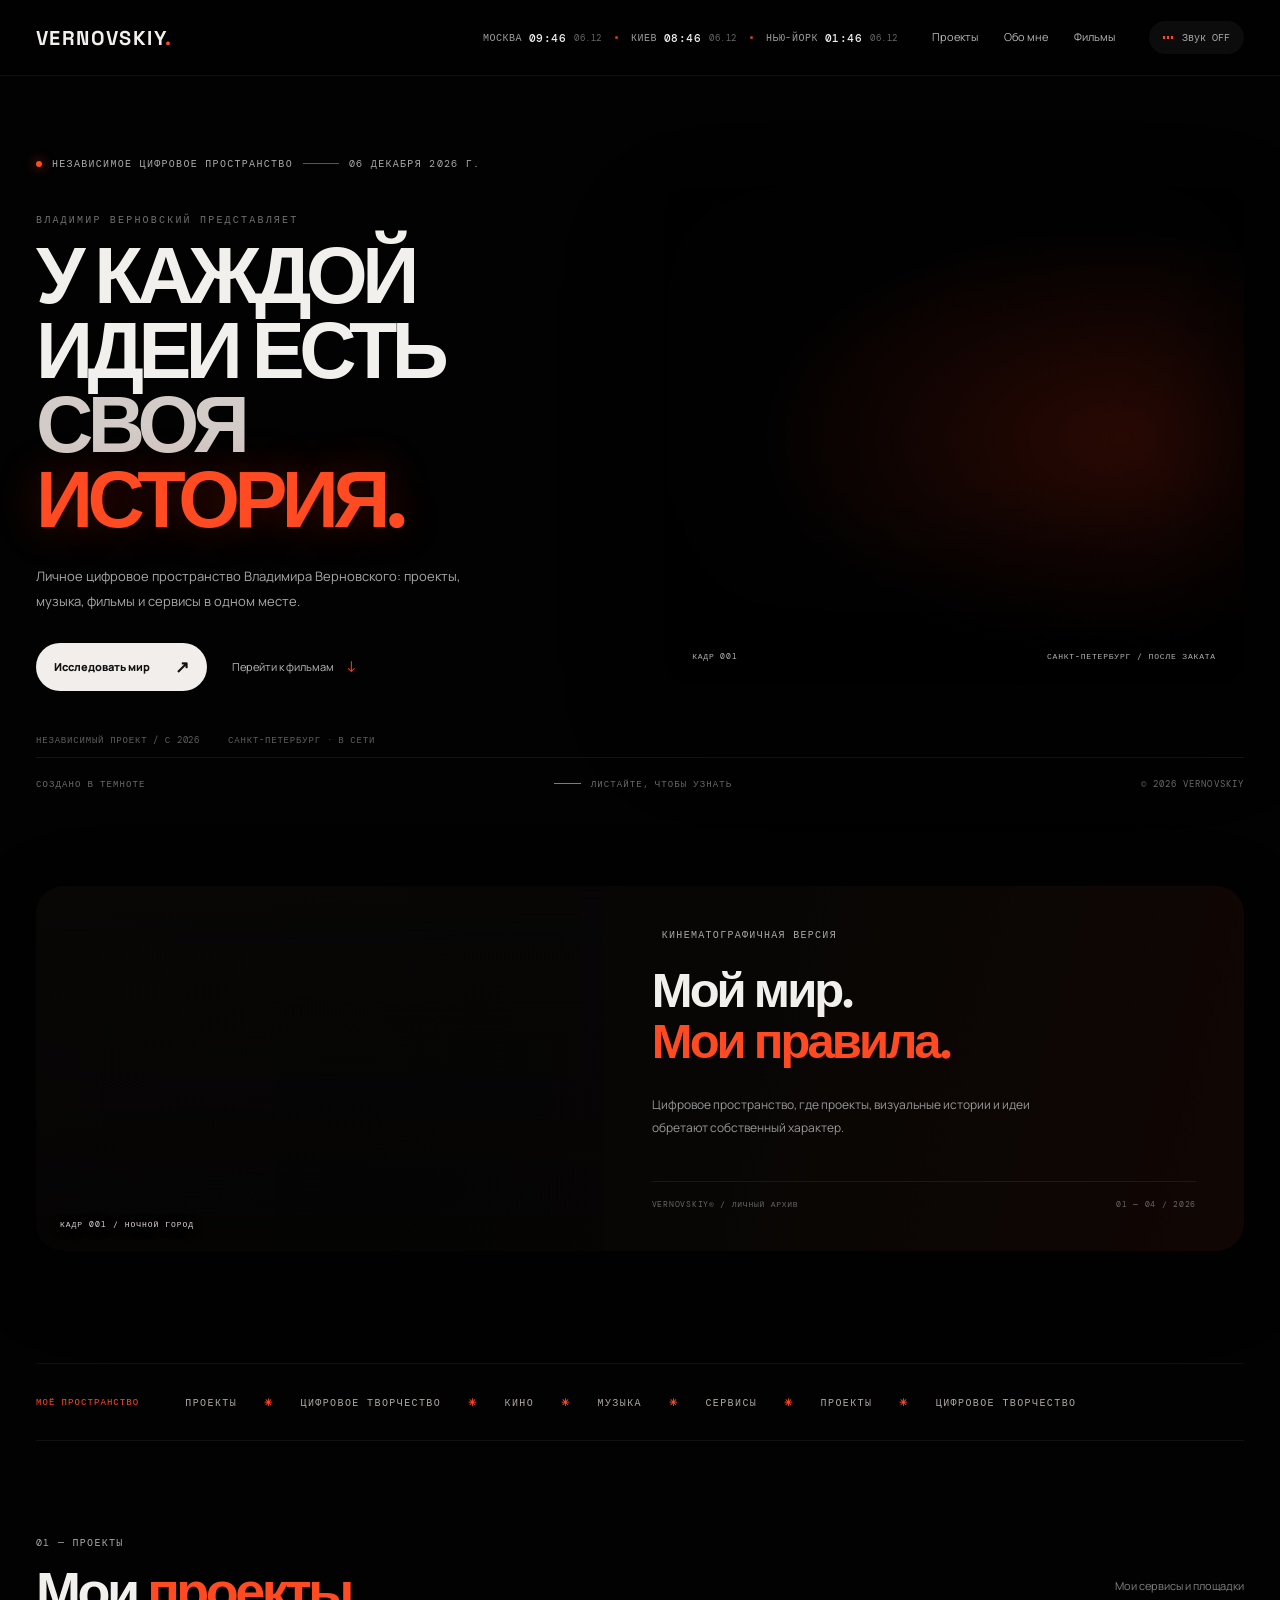
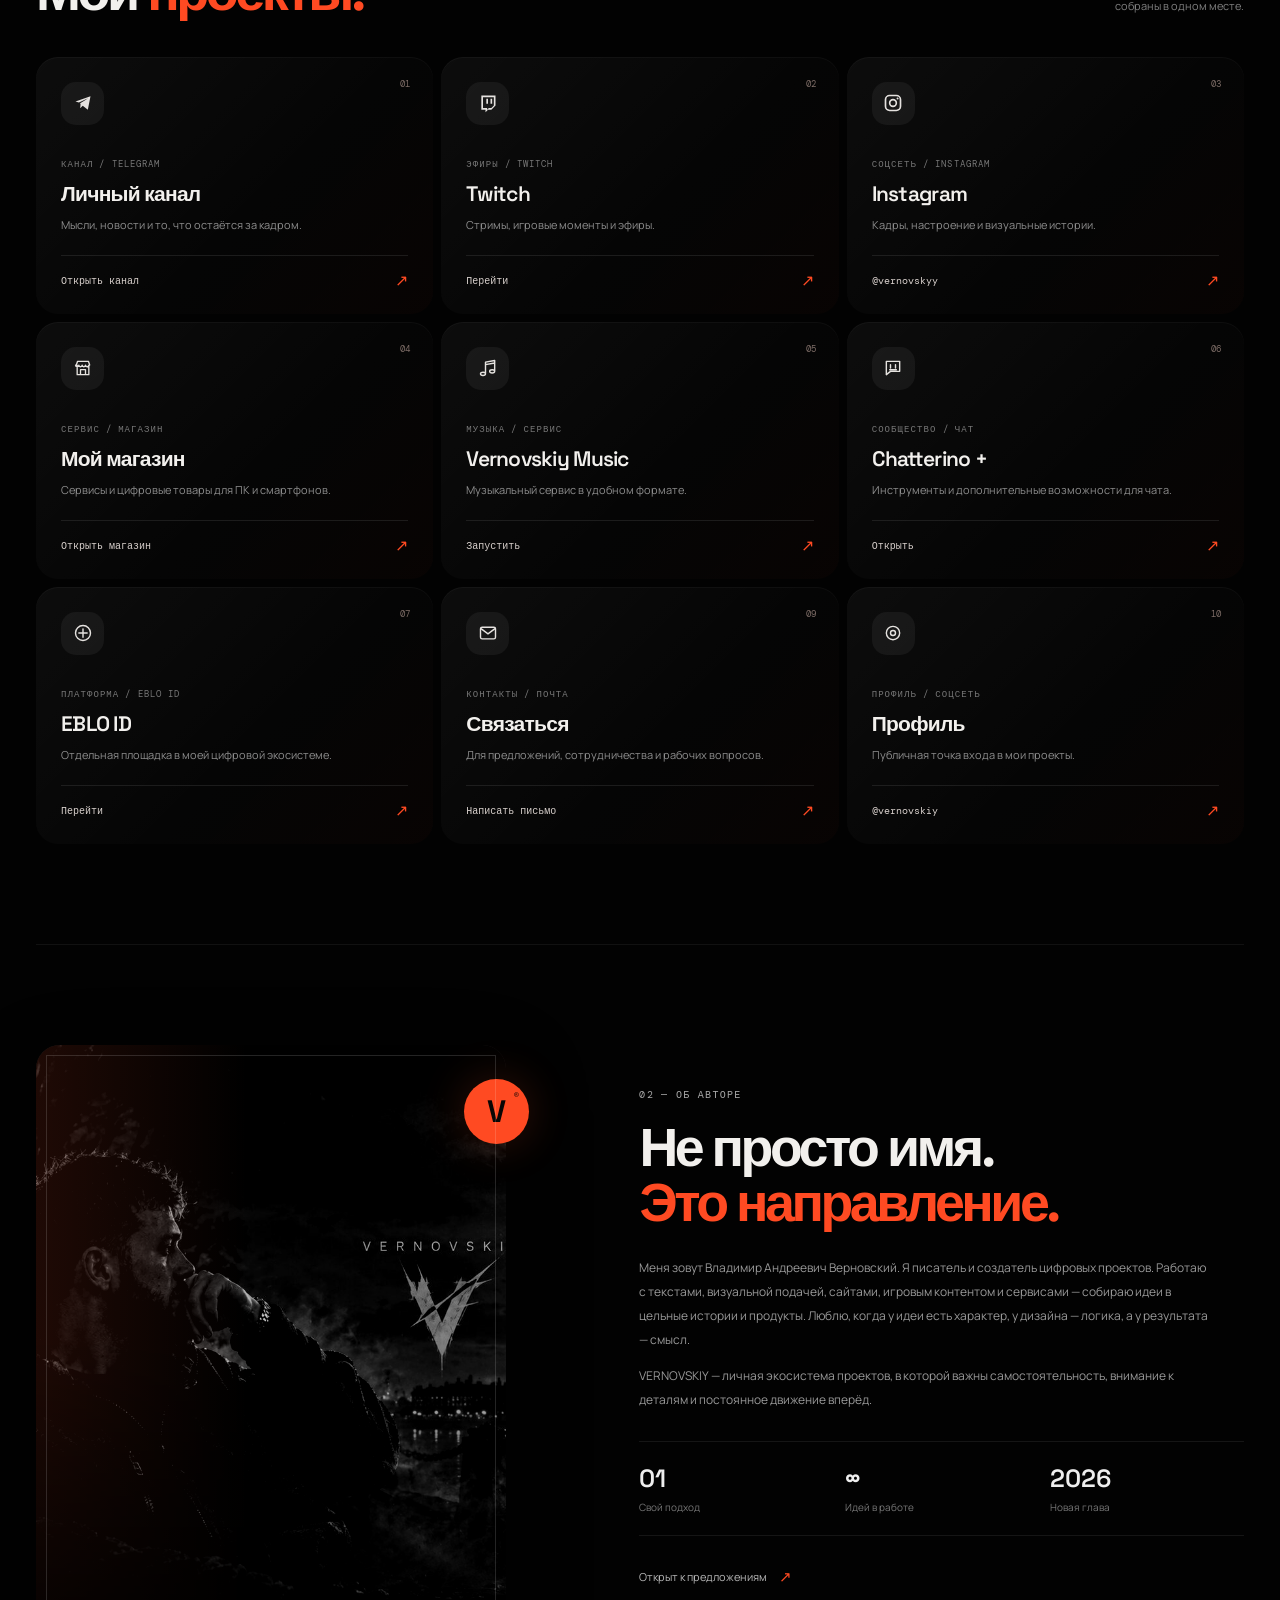
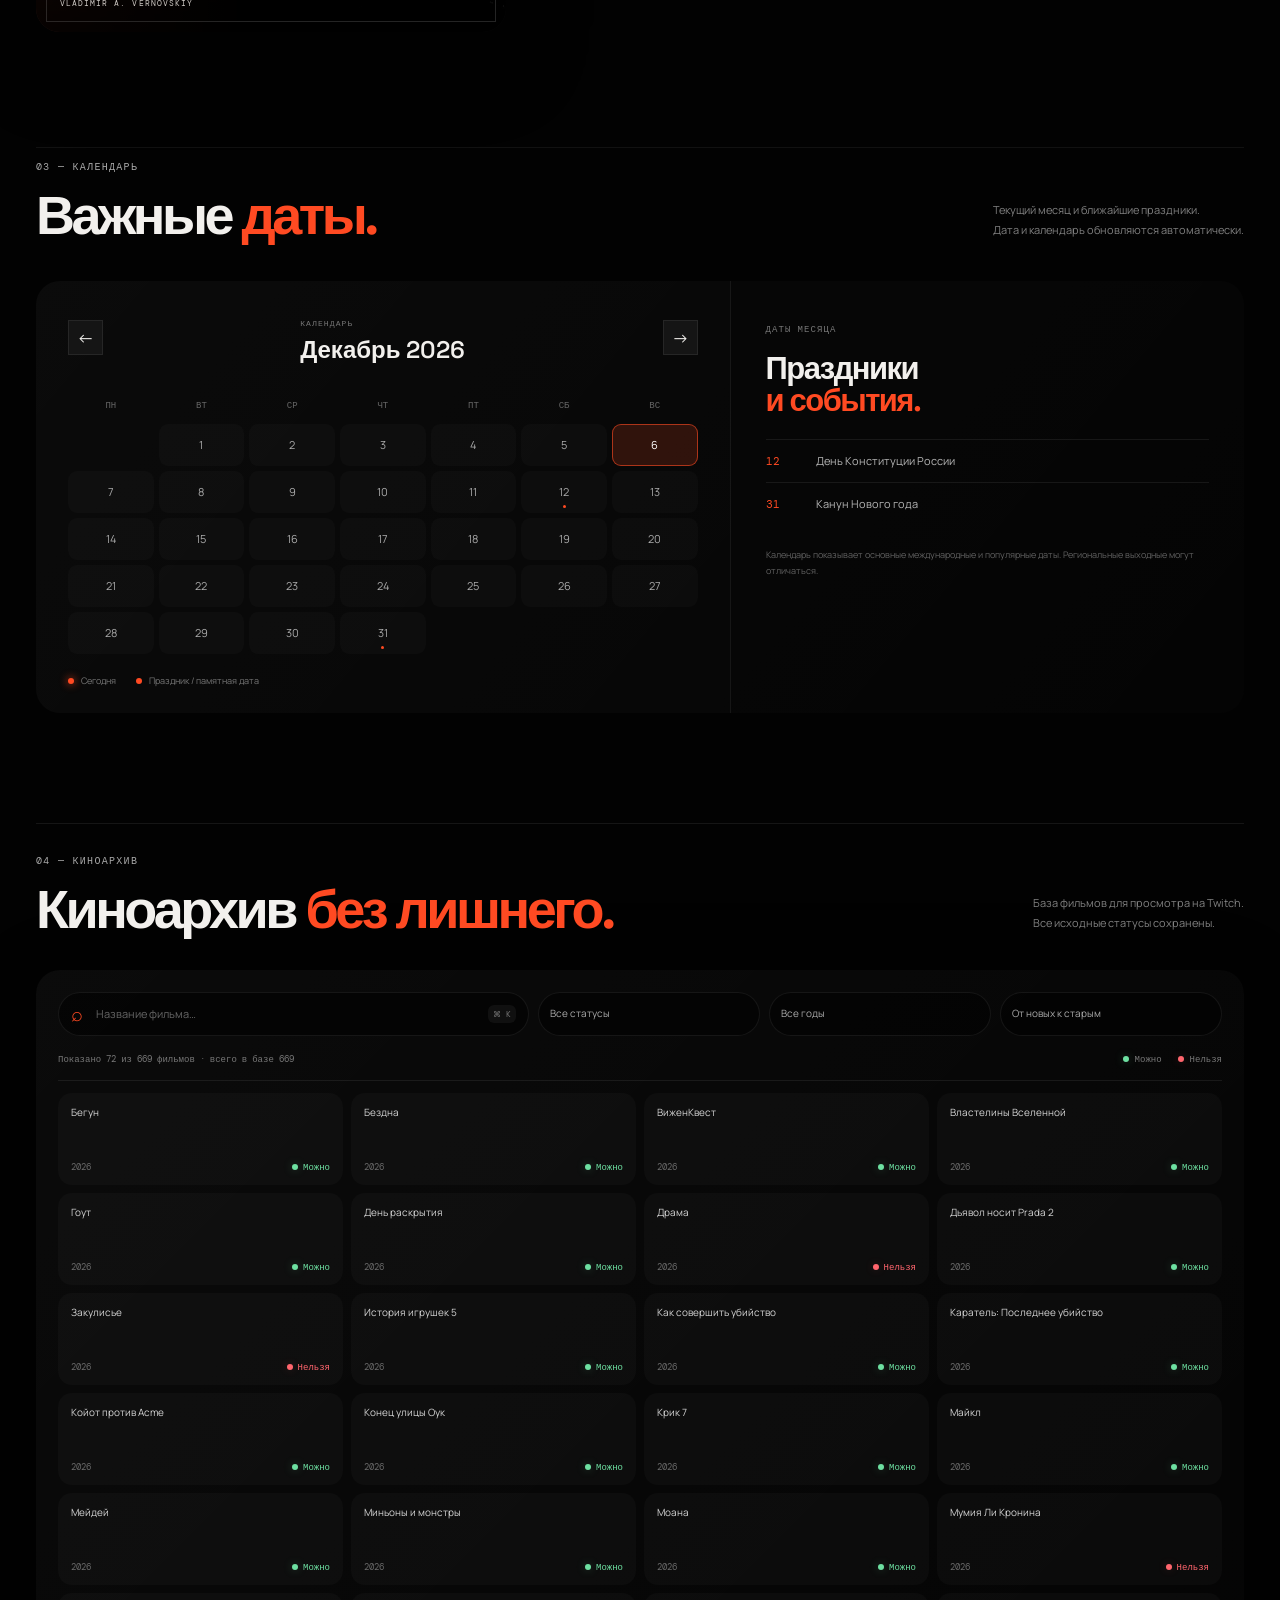
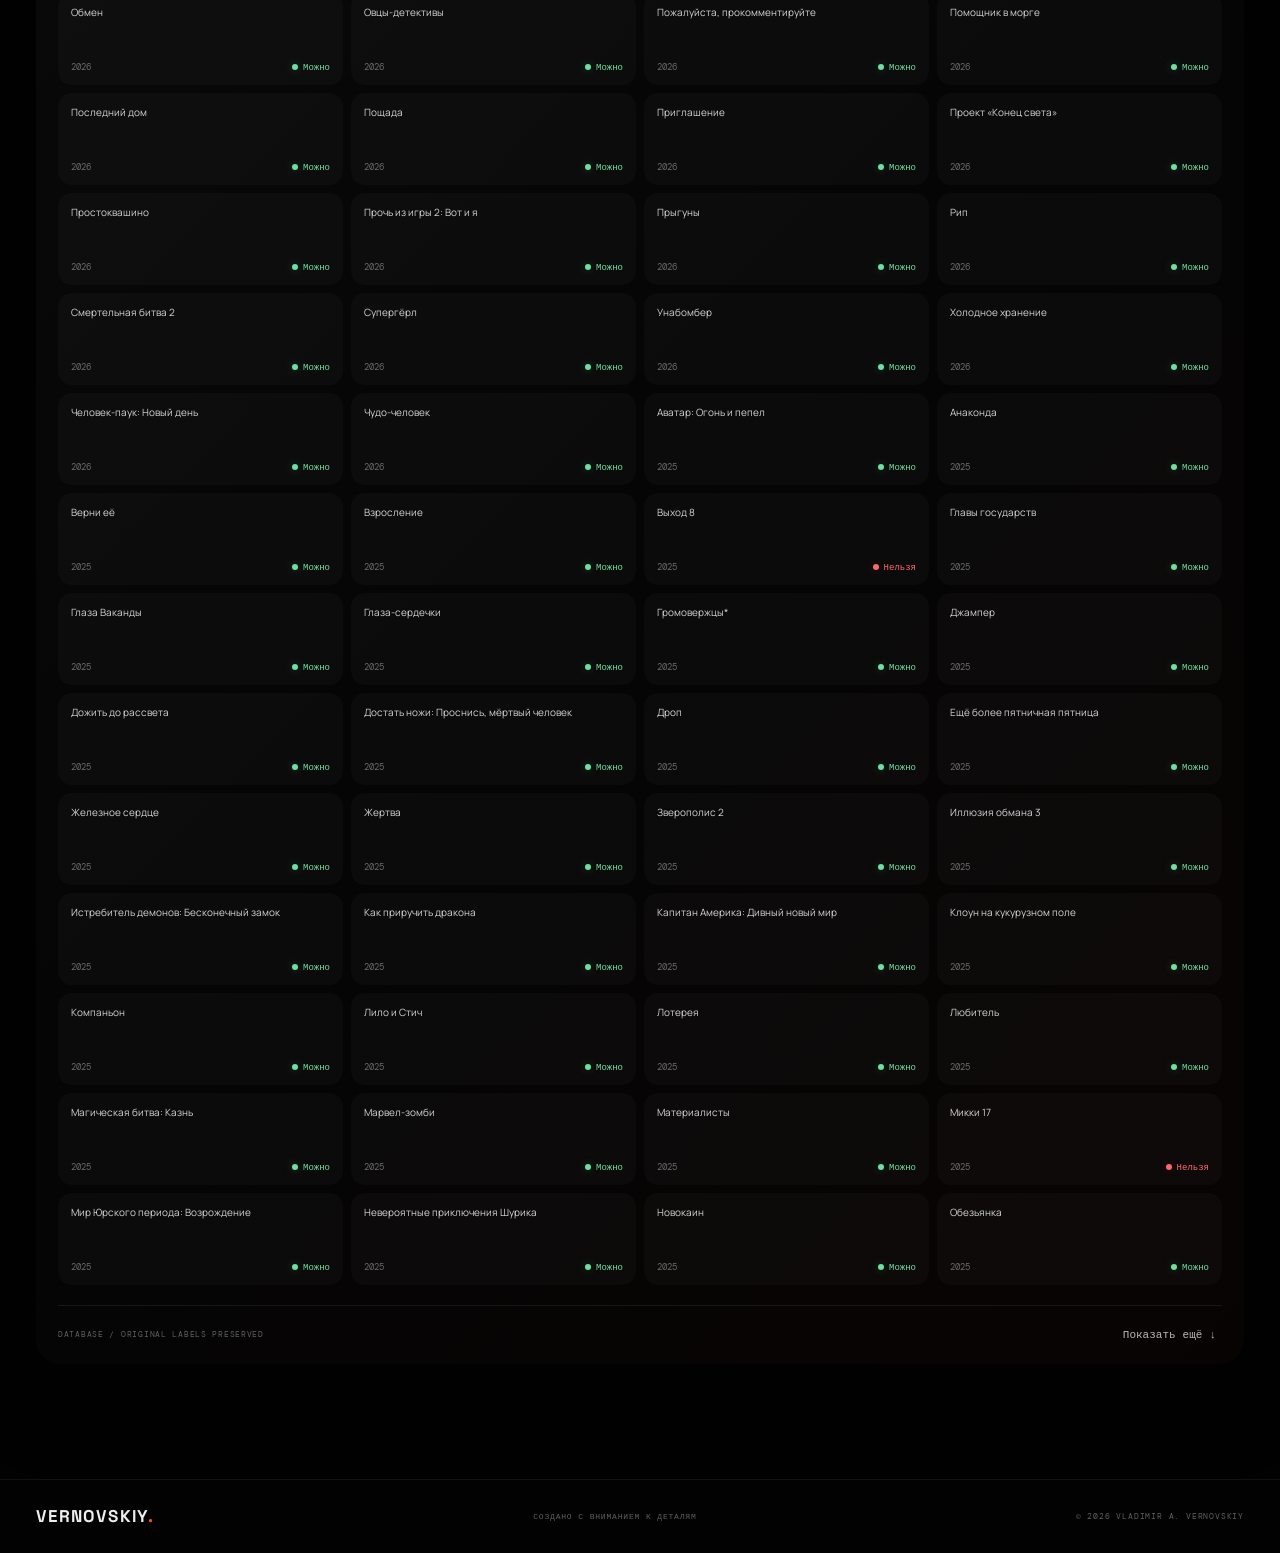
==== index.html @ eb3c211f "Add files via upload" ====
<!doctype html>
<html lang="ru">
<head>
<meta charset="utf-8"><meta name="viewport" content="width=device-width,initial-scale=1"><meta name="theme-color" content="#090909">
<meta name="description" content="VERNOVSKIY — личное пространство Владимира Андреевича Верновского. Проекты, фильмы, ссылки и актуальная информация.">
<title>VERNOVSKIY® — Dark Cinema</title>
<link rel="preconnect" href="https://fonts.googleapis.com"><link rel="preconnect" href="https://fonts.gstatic.com" crossorigin><link href="https://fonts.googleapis.com/css2?family=Manrope:wght@400;500;600;700;800&family=Space+Grotesk:wght@400;500;600;700&display=swap" rel="stylesheet"><link rel="stylesheet" href="style.css">
</head>
<body>
<div class="cinema-glow glow-left" aria-hidden="true"></div><div class="cinema-glow glow-right" aria-hidden="true"></div>
<header class="topbar"><a class="wordmark" href="#top" aria-label="VERNOVSKIY home"><span>VERNOVSKIY<span class="wordmark-dot">.</span></span></a><div class="world-clock" aria-label="Мировое время"><span class="clock-city">МОСКВА <b id="clock-msk">--:--</b><small id="date-msk">--.--</small></span><i></i><span class="clock-city">КИЕВ <b id="clock-ukr">--:--</b><small id="date-ukr">--.--</small></span><i></i><span class="clock-city">НЬЮ-ЙОРК <b id="clock-us">--:--</b><small id="date-us">--.--</small></span></div><button class="menu-toggle" id="menu-toggle" aria-label="Открыть меню"><span></span><span></span></button><nav id="nav"><a href="#projects">Проекты</a><a href="#about">Обо мне</a><a href="#films">Фильмы</a></nav><button class="ambient-toggle" id="ambient-toggle" aria-pressed="false" title="Включить атмосферный звук"><span class="sound-bars"><i></i><i></i><i></i></span><span id="ambient-label">Звук OFF</span></button></header>
<main id="top">
<section class="hero section-wrap"><div class="hero-backdrop" aria-hidden="true"><div class="hero-moon"></div><div class="hero-architecture"></div><div class="hero-scanline"></div></div><div class="hero-copy"><div class="eyebrow"><span class="live-dot"></span> НЕЗАВИСИМОЕ ЦИФРОВОЕ ПРОСТРАНСТВО <span class="eyebrow-line"></span><span id="today-date">--</span></div><p class="hero-pretitle">ВЛАДИМИР ВЕРНОВСКИЙ ПРЕДСТАВЛЯЕТ</p><h1>У КАЖДОЙ<br>ИДЕИ ЕСТЬ <span>СВОЯ</span><br><em>ИСТОРИЯ.</em></h1><p class="hero-lead">Личное цифровое пространство Владимира Верновского: проекты, музыка, фильмы и сервисы в одном месте.</p><div class="hero-actions"><a class="button button-light" href="#projects">Исследовать мир <span class="arrow-icon" aria-hidden="true">↗</span></a><a class="text-link" href="#films">Перейти к фильмам <span>↓</span></a></div><div class="hero-meta"><span>НЕЗАВИСИМЫЙ ПРОЕКТ / С 2026</span><span>САНКТ-ПЕТЕРБУРГ · В СЕТИ</span></div></div><div class="hero-art cinema-art" aria-label="Ночной кинематографичный городской пейзаж"><div class="hero-art-caption"><span>КАДР 001</span><span>САНКТ-ПЕТЕРБУРГ / ПОСЛЕ ЗАКАТА</span></div></div><div class="hero-bottom"><span>СОЗДАНО В ТЕМНОТЕ</span><span class="scroll-indicator"><span></span> ЛИСТАЙТЕ, ЧТОБЫ УЗНАТЬ</span><span>© 2026 VERNOVSKIY</span></div></section>
<section class="cinema-note section-wrap" aria-label="Кинематографичная заметка"><div class="cinema-note-card"><div class="note-image"><span class="note-image-label">КАДР 001 / НОЧНОЙ ГОРОД</span></div><div class="note-copy"><div class="eyebrow"><span class="orange-dot"></span> КИНЕМАТОГРАФИЧНАЯ ВЕРСИЯ</div><h2>Мой мир.<br><span>Мои правила.</span></h2><p>Цифровое пространство, где проекты, визуальные истории и идеи обретают собственный характер.</p><div class="note-bottom"><span>VERNOVSKIY® / ЛИЧНЫЙ АРХИВ</span><span>01 — 04 / 2026</span></div></div></div></section>
<section class="ticker-section section-wrap" aria-label="Навигация по сайту"><div class="ticker-label">МОЁ ПРОСТРАНСТВО</div><div class="ticker-track"><span>ПРОЕКТЫ</span><b>✳</b><span>ЦИФРОВОЕ ТВОРЧЕСТВО</span><b>✳</b><span>КИНО</span><b>✳</b><span>МУЗЫКА</span><b>✳</b><span>СЕРВИСЫ</span><b>✳</b><span>ПРОЕКТЫ</span><b>✳</b><span>ЦИФРОВОЕ ТВОРЧЕСТВО</span></div></section><section class="section-wrap projects-section" id="projects"><div class="section-heading"><div><div class="eyebrow">01 — ПРОЕКТЫ</div><h2>Мои <span>проекты.</span></h2></div><p>Мои сервисы и площадки<br>собраны в одном месте.</p></div><div class="project-grid">
<a class="project-card card-feature" href="https://t.me/vernovskyy" target="_blank" rel="noreferrer"><span class="card-number">01</span><span class="project-icon brand-icon telegram-icon" aria-label="Telegram"><svg viewBox="0 0 24 24" aria-hidden="true"><path d="m21 4-3.2 16-6.1-4.7-3.1 2.9.6-5.8L18 6.2 7.1 11.5 3 10.1 21 4ZM8.6 12.4l6.9-4.3-5.5 5.3-.2 2.4-1.2-3.4Z" fill="currentColor"/></svg></span><div class="project-content"><span class="card-kicker">КАНАЛ / TELEGRAM</span><h3>Личный канал</h3><p>Мысли, новости и то, что остаётся за кадром.</p><span class="card-link">Открыть канал <b>↗</b></span></div><span class="card-orbit"></span></a>
<a class="project-card" href="https://twitch.tv/vernovsky" target="_blank" rel="noreferrer"><span class="card-number">02</span><span class="project-icon brand-icon twitch-icon" aria-label="Twitch"><svg viewBox="0 0 24 24" aria-hidden="true"><path d="M4 3h17v12l-5 5h-4l-3 3v-3H4V3Zm2 2v13h5v2l2-2h3l3-3V5H6Zm4 2h2v6h-2V7Zm5 0h2v6h-2V7Z" fill="currentColor"/></svg></span><div class="project-content"><span class="card-kicker">ЭФИРЫ / TWITCH</span><h3>Twitch</h3><p>Стримы, игровые моменты и эфиры.</p><span class="card-link">Перейти <b>↗</b></span></div></a>
<a class="project-card" href="https://www.instagram.com/vernovskyy/" target="_blank" rel="noreferrer"><span class="card-number">03</span><span class="project-icon brand-icon instagram-icon" aria-label="Instagram"><svg viewBox="0 0 24 24" aria-hidden="true"><rect x="3" y="3" width="18" height="18" rx="5" fill="none" stroke="currentColor" stroke-width="2"/><circle cx="12" cy="12" r="4" fill="none" stroke="currentColor" stroke-width="2"/><circle cx="17.5" cy="6.7" r="1.2" fill="currentColor"/></svg></span><div class="project-content"><span class="card-kicker">СОЦСЕТЬ / INSTAGRAM</span><h3>Instagram</h3><p>Кадры, настроение и визуальные истории.</p><span class="card-link">@vernovskyy <b>↗</b></span></div></a>
<a class="project-card" href="https://t.me/vernouc_bot" target="_blank" rel="noreferrer"><span class="card-number">04</span><span class="project-icon brand-icon" aria-label="Store"><svg viewBox="0 0 24 24" aria-hidden="true"><path d="M4 8.5 5.5 4h13L20 8.5M5 9v11h14V9M9 20v-6h6v6M3 8.5a2 2 0 0 0 4 0 2 2 0 0 0 4 0 2 2 0 0 0 4 0 2 2 0 0 0 4 0" fill="none" stroke="currentColor" stroke-width="1.6" stroke-linecap="round" stroke-linejoin="round"/></svg></span><div class="project-content"><span class="card-kicker">СЕРВИС / МАГАЗИН</span><h3>Мой магазин</h3><p>Сервисы и цифровые товары для ПК и смартфонов.</p><span class="card-link">Открыть магазин <b>↗</b></span></div></a>
<a class="project-card" href="https://t.me/vernovsky_bot" target="_blank" rel="noreferrer"><span class="card-number">05</span><span class="project-icon brand-icon" aria-label="Music"><svg viewBox="0 0 24 24" aria-hidden="true"><path d="M9 18V5l11-2v13M9 8l11-2M6 21a3 2 0 1 0 0-4 3 2 0 0 0 0 4Zm11-3a3 2 0 1 0 0-4 3 2 0 0 0 0 4Z" fill="none" stroke="currentColor" stroke-width="1.7" stroke-linecap="round" stroke-linejoin="round"/></svg></span><div class="project-content"><span class="card-kicker">МУЗЫКА / СЕРВИС</span><h3>Vernovskiy Music</h3><p>Музыкальный сервис в удобном формате.</p><span class="card-link">Запустить <b>↗</b></span></div></a>
<a class="project-card" href="https://chat.eblo.id/" target="_blank" rel="noreferrer"><span class="card-number">06</span><span class="project-icon brand-icon" aria-label="Chatterino Plus"><svg viewBox="0 0 24 24" aria-hidden="true"><path d="M4 4h16v12H9l-5 4V4Zm5 4v4m6-4v4M8 14h8" fill="none" stroke="currentColor" stroke-width="1.7" stroke-linecap="round" stroke-linejoin="round"/></svg></span><div class="project-content"><span class="card-kicker">СООБЩЕСТВО / ЧАТ</span><h3>Chatterino +</h3><p>Инструменты и дополнительные возможности для чата.</p><span class="card-link">Открыть <b>↗</b></span></div></a>
<a class="project-card" href="https://eblo.id/" target="_blank" rel="noreferrer"><span class="card-number">07</span><span class="project-icon brand-icon" aria-label="Eblo ID"><svg viewBox="0 0 24 24" aria-hidden="true"><circle cx="12" cy="12" r="9" fill="none" stroke="currentColor" stroke-width="1.7"/><path d="M7 12h10M12 7v10" stroke="currentColor" stroke-width="1.7" stroke-linecap="round"/></svg></span><div class="project-content"><span class="card-kicker">ПЛАТФОРМА / EBLO ID</span><h3>EBLO ID</h3><p>Отдельная площадка в моей цифровой экосистеме.</p><span class="card-link">Перейти <b>↗</b></span></div></a>
<a class="project-card" href="mailto:vernovskyy@yandex.ru"><span class="card-number">09</span><span class="project-icon brand-icon" aria-label="E-mail"><svg viewBox="0 0 24 24" aria-hidden="true"><rect x="3" y="5" width="18" height="14" rx="2" fill="none" stroke="currentColor" stroke-width="1.7"/><path d="m4 7 8 6 8-6" fill="none" stroke="currentColor" stroke-width="1.7" stroke-linecap="round"/></svg></span><div class="project-content"><span class="card-kicker">КОНТАКТЫ / ПОЧТА</span><h3>Связаться</h3><p>Для предложений, сотрудничества и рабочих вопросов.</p><span class="card-link">Написать письмо <b>↗</b></span></div></a>
<a class="project-card" href="https://t.me/vernovskiy" target="_blank" rel="noreferrer"><span class="card-number">10</span><span class="project-icon brand-icon"><svg viewBox="0 0 24 24" aria-hidden="true"><circle cx="12" cy="12" r="8" fill="none" stroke="currentColor" stroke-width="1.7"/><circle cx="12" cy="12" r="3" fill="none" stroke="currentColor" stroke-width="1.7"/></svg></span><div class="project-content"><span class="card-kicker">ПРОФИЛЬ / СОЦСЕТЬ</span><h3>Профиль</h3><p>Публичная точка входа в мои проекты.</p><span class="card-link">@vernovskiy <b>↗</b></span></div></a>
</div></section>
<section class="about-section section-wrap" id="about"><div class="about-visual"><div class="about-image-frame"><img src="owner.jpg" alt="Владимир Верновский" loading="lazy"><div class="image-overlay"></div><span class="image-tag">VLADIMIR A. VERNOVSKIY</span></div><div class="about-stamp">V<span>®</span></div></div><div class="about-copy"><div class="eyebrow">02 — ОБ АВТОРЕ</div><h2>Не просто имя.<br><span>Это направление.</span></h2><p>Меня зовут Владимир Андреевич Верновский. Я писатель и создатель цифровых проектов. Работаю с текстами, визуальной подачей, сайтами, игровым контентом и сервисами — собираю идеи в цельные истории и продукты. Люблю, когда у идеи есть характер, у дизайна — логика, а у результата — смысл.</p><p>VERNOVSKIY — личная экосистема проектов, в которой важны самостоятельность, внимание к деталям и постоянное движение вперёд.</p><div class="about-facts"><div><strong>01</strong><span>Свой подход</span></div><div><strong>∞</strong><span>Идей в работе</span></div><div><strong>2026</strong><span>Новая глава</span></div></div><a class="text-link" href="mailto:vernovskyy@yandex.ru">Открыт к предложениям <span>↗</span></a></div></section>
<section class="calendar-section section-wrap" id="calendar"><div class="section-heading"><div><div class="eyebrow">03 — КАЛЕНДАРЬ</div><h2>Важные <span>даты.</span></h2></div><p>Текущий месяц и ближайшие праздники.<br>Дата и календарь обновляются автоматически.</p></div><div class="calendar-layout"><div class="calendar-main"><div class="calendar-top"><button id="prev-month" aria-label="Предыдущий месяц">←</button><div><span class="calendar-label">КАЛЕНДАРЬ</span><h3 id="month-title">Месяц 2026</h3></div><button id="next-month" aria-label="Следующий месяц">→</button></div><div class="calendar-grid" id="calendar-grid"></div><div class="calendar-legend"><span><i class="today-dot"></i> Сегодня</span><span><i class="holiday-dot"></i> Праздник / памятная дата</span></div></div><aside class="holidays-panel"><span class="card-kicker">ДАТЫ МЕСЯЦА</span><h3>Праздники<br><span>и события.</span></h3><div id="holiday-list" class="holiday-list"></div><p class="calendar-note">Календарь показывает основные международные и популярные даты. Региональные выходные могут отличаться.</p></aside></div></section>
<section class="films-section section-wrap" id="films"><div class="section-heading"><div><div class="eyebrow">04 — КИНОАРХИВ</div><h2>Киноархив <span>без лишнего.</span></h2></div><p>База фильмов для просмотра на Twitch.<br>Все исходные статусы сохранены.</p></div><div class="film-glass-panel"><div class="film-toolbar"><label class="searchbox"><span>⌕</span><input id="film-search" type="search" placeholder="Название фильма…" autocomplete="off"><kbd>⌘ K</kbd></label><select id="status-filter" aria-label="Фильтр по статусу"><option value="all">Все статусы</option><option value="ok">Можно на Twitch</option><option value="ban">Нельзя на Twitch</option></select><select id="year-filter" aria-label="Фильтр по году"><option value="all">Все годы</option></select><select id="sort-select" aria-label="Сортировка"><option value="year-desc">От новых к старым</option><option value="year-asc">От старых к новым</option><option value="name-asc">От А до Я</option><option value="name-desc">От Я до А</option></select></div><div class="film-summary"><span id="film-count">Загружаем каталог…</span><div class="status-key"><span><i class="status-dot green"></i> Можно</span><span><i class="status-dot red"></i> Нельзя</span></div></div><div class="film-grid" id="film-grid"></div><div class="film-empty" id="film-empty" hidden><span>⌕</span><h3>Ничего не найдено</h3><p>Измени запрос или сбрось фильтры.</p><button class="button button-outline" id="reset-filters">Сбросить фильтры</button></div><div class="film-footer"><span>DATABASE / ORIGINAL LABELS PRESERVED</span><button class="text-link" id="load-more">Показать ещё <span>↓</span></button></div></div></section>
</main><audio id="site-audio" src="music.mp3" loop preload="none"></audio><footer class="footer"><a class="wordmark" href="#top"><span>VERNOVSKIY<span class="wordmark-dot">.</span></span></a><span>СОЗДАНО С ВНИМАНИЕМ К ДЕТАЛЯМ</span><span>© <span id="year-now"></span> VLADIMIR A. VERNOVSKIY</span></footer><button id="to-top" aria-label="Наверх">↑</button><script src="films.js"></script><script src="script.js"></script></body></html>
---- style.css ----
@import url('https://fonts.googleapis.com/css2?family=DM+Mono:wght@400;500&family=Manrope:wght@400;500;600;700;800&family=Space+Grotesk:wght@400;500;600;700&display=swap');
:root{--bg:#090909;--panel:#111111;--panel2:#151515;--line:rgba(255,255,255,.12);--muted:#929292;--text:#f2f0ed;--orange:#ff5a28;--orange2:#ff8b57;--purple:#9e70ff;--green:#6de0a1;--red:#ff656d;--max:1320px;--mono:'DM Mono',monospace;--display:'Space Grotesk',sans-serif;--body:'Manrope',sans-serif}*{box-sizing:border-box}html{scroll-behavior:smooth;scroll-padding-top:90px}body{margin:0;background:var(--bg);color:var(--text);font-family:var(--body);font-size:14px;line-height:1.65;overflow-x:hidden}body:before{content:"";position:fixed;inset:0;z-index:-4;pointer-events:none;background:radial-gradient(ellipse at 70% 10%,rgba(255,75,35,.07),transparent 33%),radial-gradient(ellipse at 10% 55%,rgba(108,78,140,.08),transparent 36%),linear-gradient(180deg,#0a0a0a,#080808 60%,#0b0909)}body:after{content:"";position:fixed;inset:0;z-index:8;pointer-events:none;opacity:.13;background-image:url("data:image/svg+xml,%3Csvg viewBox='0 0 180 180' xmlns='http://www.w3.org/2000/svg'%3E%3Cfilter id='n'%3E%3CfeTurbulence type='fractalNoise' baseFrequency='.92' numOctaves='3' stitchTiles='stitch'/%3E%3C/filter%3E%3Crect width='100%25' height='100%25' filter='url(%23n)' opacity='.28'/%3E%3C/svg%3E")}a{color:inherit;text-decoration:none}button,input,select{font:inherit}button{color:inherit}.noise{position:fixed;inset:0;pointer-events:none;z-index:7;opacity:.08;background:linear-gradient(transparent 50%,rgba(255,255,255,.018) 50%);background-size:100% 4px}.cinema-glow{position:fixed;pointer-events:none;filter:blur(80px);border-radius:50%;z-index:-1;opacity:.12}.glow-left{width:380px;height:380px;left:-220px;top:35%;background:#603e88}.glow-right{width:420px;height:420px;right:-250px;top:5%;background:#b33a20}.rain-layer{position:fixed;inset:-30% 0 0;pointer-events:none;z-index:5;opacity:.12;background-image:repeating-linear-gradient(104deg,transparent 0 70px,rgba(196,205,216,.28) 71px,transparent 72px 145px);background-size:100% 220px;animation:rain 1.8s linear infinite;mask-image:linear-gradient(90deg,transparent,#000 20%,#000 85%,transparent)}@keyframes rain{to{background-position:0 220px}}.section-wrap{width:min(var(--max),calc(100% - 72px));margin-inline:auto}.topbar{height:76px;position:sticky;top:0;z-index:20;display:flex;align-items:center;gap:34px;padding:0 max(36px,calc((100vw - var(--max))/2));background:rgba(9,9,9,.78);border-bottom:1px solid rgba(255,255,255,.09);backdrop-filter:blur(22px)}.wordmark{font:700 20px/1 var(--display);letter-spacing:.07em;white-space:nowrap}.wordmark-dot{color:var(--orange)}.world-clock{display:flex;align-items:center;gap:12px;color:#9c9c9c;font:10px var(--mono);letter-spacing:.05em;margin-left:auto}.world-clock b{color:#eee;font-weight:500;margin-left:5px}.world-clock i{height:3px;width:3px;border-radius:50%;background:var(--orange);opacity:.8}.topbar nav{display:flex;align-items:center;gap:26px}.topbar nav a{font-size:11px;color:#b7b7b7;transition:color .2s}.topbar nav a:hover{color:#fff}.ambient-toggle{display:flex;align-items:center;gap:9px;border:1px solid var(--line);background:#121212;padding:9px 12px;border-radius:3px;font:10px var(--mono);cursor:pointer;color:#aaa;white-space:nowrap}.ambient-toggle:hover,.ambient-toggle[aria-pressed=true]{border-color:rgba(255,90,40,.65);color:#fff}.sound-bars{height:13px;display:flex;align-items:center;gap:2px}.sound-bars i{display:block;width:2px;height:5px;background:var(--orange);animation:bars .75s ease-in-out infinite alternate}.sound-bars i:nth-child(2){height:11px;animation-delay:.2s}.sound-bars i:nth-child(3){height:7px;animation-delay:.4s}.ambient-toggle[aria-pressed=false] .sound-bars i{animation-play-state:paused;height:3px}@keyframes bars{to{height:12px}}.menu-toggle{display:none;background:none;border:0}.hero{position:relative;min-height:700px;display:grid;grid-template-columns:1.04fr .96fr;align-items:center;padding-top:66px;padding-bottom:68px;isolation:isolate}.hero-backdrop{position:absolute;inset:0;z-index:-1;overflow:hidden;pointer-events:none}.hero-backdrop:before{content:"";position:absolute;inset:0;background:linear-gradient(90deg,var(--bg) 0%,rgba(9,9,9,.95) 30%,rgba(9,9,9,.35) 67%,var(--bg) 100%),linear-gradient(0deg,var(--bg),transparent 40%,rgba(9,9,9,.4))}.hero-backdrop:after{content:"";position:absolute;right:-8%;top:7%;width:65%;height:82%;background:linear-gradient(130deg,transparent 25%,rgba(255,76,35,.08),transparent 65%);transform:skew(-16deg)}.hero-copy{position:relative;z-index:2;padding:15px 0 40px}.eyebrow{display:flex;align-items:center;gap:10px;font:10px var(--mono);letter-spacing:.13em;color:#a7a7a7;text-transform:uppercase}.live-dot{width:6px;height:6px;border-radius:50%;background:var(--orange);box-shadow:0 0 12px rgba(255,90,40,.8)}.eyebrow-line{height:1px;width:36px;background:#555}.hero-pretitle{font:10px var(--mono);letter-spacing:.22em;color:#6f6f6f;margin:43px 0 13px}.hero h1{font:700 clamp(48px,6.2vw,88px)/.94 var(--display);letter-spacing:-.075em;margin:0;text-transform:uppercase;max-width:730px}.hero h1 span{color:#b6b2ae}.hero h1 em{font-style:normal;color:var(--orange);text-shadow:0 0 38px rgba(255,77,36,.16)}.hero-lead{max-width:460px;color:#a8a8a8;font-size:13px;line-height:1.9;margin:27px 0 29px}.hero-actions{display:flex;align-items:center;gap:25px}.button{display:inline-flex;align-items:center;justify-content:center;gap:25px;padding:14px 17px;border:1px solid transparent;font-size:11px;font-weight:800;transition:transform .25s,background .25s,border-color .25s;cursor:pointer}.button:hover{transform:translateY(-2px)}.button-light{background:var(--text);color:#111}.button-light:hover{background:var(--orange);color:#fff}.arrow-icon{font-size:17px;line-height:1}.text-link{display:inline-flex;align-items:center;gap:12px;font-size:11px;color:#b8b8b8;transition:color .2s}.text-link:hover{color:var(--orange)}.text-link span{color:var(--orange);font-size:15px}.hero-meta{position:absolute;bottom:-15px;left:0;right:0;display:flex;gap:28px;font:9px var(--mono);letter-spacing:.09em;color:#5f5f5f}.hero-art{position:relative;min-height:515px;display:flex;align-items:center;justify-content:center;isolation:isolate}.cinema-art:before{content:"";position:absolute;inset:4% 3% 6%;background:radial-gradient(ellipse at 50% 45%,rgba(255,76,35,.14),transparent 47%),linear-gradient(145deg,rgba(255,255,255,.025),transparent 40%);border:1px solid rgba(255,255,255,.08);clip-path:polygon(0 0,100% 0,100% 86%,88% 100%,0 100%)}.cinema-art:after{content:"";position:absolute;inset:9% 9% 10%;border:1px solid rgba(255,255,255,.07);clip-path:polygon(0 0,100% 0,100% 86%,86% 100%,0 100%)}.cinema-frame{position:absolute;width:65%;height:74%;border:1px solid rgba(255,255,255,.14);transform:rotate(-8deg);top:11%;left:17%;z-index:-1}.frame-two{transform:rotate(8deg);border-color:rgba(255,90,40,.22);left:18%;top:10%}.hero-moon{position:absolute;width:220px;height:220px;border-radius:50%;right:14%;top:12%;background:radial-gradient(circle at 35% 30%,#f5d8c6 0,#b66a4f 14%,#542d2a 48%,#160f10 70%);filter:blur(.2px);opacity:.65;box-shadow:0 0 70px rgba(255,84,43,.15)}.hero-architecture{position:absolute;bottom:12%;left:7%;right:7%;height:45%;opacity:.62;background:linear-gradient(90deg,transparent 0 8%,#191819 8% 10%,transparent 10% 16%,#242020 16% 22%,transparent 22% 26%,#171617 26% 29%,transparent 29% 35%,#252020 35% 44%,transparent 44% 48%,#171617 48% 54%,transparent 54% 61%,#252020 61% 70%,transparent 70% 75%,#171617 75% 80%,transparent 80% 87%,#242020 87% 91%,transparent 91%);clip-path:polygon(0 100%,0 55%,7% 55%,7% 30%,13% 30%,13% 63%,20% 63%,20% 18%,26% 18%,26% 53%,33% 53%,33% 0,42% 0,42% 52%,49% 52%,49% 22%,58% 22%,58% 60%,66% 60%,66% 15%,74% 15%,74% 50%,81% 50%,81% 29%,90% 29%,90% 58%,100% 58%,100% 100%);mask-image:linear-gradient(0deg,#000 45%,transparent)}.cinema-person{position:absolute;bottom:9%;left:34%;width:34%;height:72%;filter:drop-shadow(0 12px 45px #000);z-index:2}.person-head{position:absolute;top:13%;left:30%;width:41%;height:27%;border-radius:48% 48% 40% 40%;background:linear-gradient(105deg,#080808,#171515 55%,#050505);transform:rotate(-4deg);box-shadow:inset 9px 0 16px rgba(255,255,255,.03)}.person-coat{position:absolute;bottom:0;left:0;width:100%;height:72%;background:linear-gradient(105deg,#050505 0%,#171515 33%,#090909 65%,#020202);clip-path:polygon(34% 0,65% 0,76% 12%,100% 100%,0 100%,22% 12%)}.person-shadow{position:absolute;top:21%;left:40%;width:23%;height:20%;background:linear-gradient(100deg,#000,#2c1714);clip-path:polygon(12% 0,100% 0,82% 100%,0 78%);filter:blur(5px)}.hero-title-mark{position:absolute;z-index:4;top:42%;left:14%;font:700 clamp(44px,6vw,78px)/1 var(--display);letter-spacing:-.09em;color:rgba(246,242,238,.95);text-shadow:0 4px 35px #000;mix-blend-mode:screen}.hero-title-mark span{font:10px var(--mono);vertical-align:top;letter-spacing:0;color:var(--orange);margin-left:6px}.hero-art-caption{position:absolute;z-index:5;left:9%;right:9%;bottom:8%;display:flex;justify-content:space-between;font:8px var(--mono);letter-spacing:.1em;color:#777}.hero-crosshair{position:absolute;z-index:5;width:18px;height:18px;border-color:var(--orange);opacity:.8}.crosshair-a{top:14%;right:12%;border-top:1px solid;border-right:1px solid}.crosshair-b{bottom:17%;left:10%;border-left:1px solid;border-bottom:1px solid}.hero-bottom{grid-column:1/-1;display:flex;align-items:center;justify-content:space-between;margin-top:26px;padding-top:20px;border-top:1px solid var(--line);font:9px var(--mono);letter-spacing:.12em;color:#6b6b6b}.scroll-indicator{display:flex;align-items:center;gap:10px}.scroll-indicator>span{display:block;width:27px;height:1px;background:var(--orange)}.cinema-note{padding:38px 0 112px}.cinema-note-card{display:grid;grid-template-columns:.94fr 1.06fr;min-height:310px;border:1px solid var(--line);background:linear-gradient(110deg,#151313,#101010 60%,#17100e);overflow:hidden;position:relative}.note-image{position:relative;min-height:300px;overflow:hidden;background:linear-gradient(135deg,#181514,#070707)}.note-image:before{content:"";position:absolute;inset:0;background:linear-gradient(90deg,transparent 50%,#111 100%),repeating-linear-gradient(115deg,transparent 0 45px,rgba(255,255,255,.03) 46px,transparent 47px 80px)}.note-sun{position:absolute;width:190px;height:190px;left:28%;top:16%;border-radius:50%;background:radial-gradient(circle at 40% 35%,#ffb38b,#a7412d 38%,#4b211f 70%,transparent 72%);opacity:.8;box-shadow:0 0 100px rgba(255,76,35,.12)}.note-silhouette{position:absolute;bottom:-12%;left:29%;width:43%;height:74%;background:linear-gradient(100deg,#030303,#201817 45%,#050505);clip-path:polygon(39% 0,63% 2%,72% 15%,100% 100%,0 100%,24% 17%);filter:drop-shadow(0 0 22px #000)}.note-image-label{position:absolute;bottom:22px;left:24px;font:8px var(--mono);letter-spacing:.12em;color:#888}.note-copy{padding:42px 48px;display:flex;flex-direction:column;justify-content:center;position:relative}.note-copy h2{font:600 clamp(32px,4vw,49px)/1.05 var(--display);letter-spacing:-.06em;margin:24px 0 14px}.note-copy h2 span{color:var(--orange)}.note-copy p{max-width:390px;color:#999;line-height:1.9;font-size:12px}.note-bottom{display:flex;justify-content:space-between;gap:15px;margin-top:30px;padding-top:17px;border-top:1px solid var(--line);font:8px var(--mono);letter-spacing:.09em;color:#666}.ticker-section{display:flex;align-items:center;gap:26px;padding:20px 0;border-top:1px solid var(--line);border-bottom:1px solid var(--line);overflow:hidden}.ticker-label{flex-shrink:0;font:9px var(--mono);letter-spacing:.15em;color:var(--orange)}.ticker-track{display:flex;align-items:center;gap:24px;white-space:nowrap;animation:ticker 27s linear infinite;font:10px var(--mono);letter-spacing:.16em;color:#858585}.ticker-track b{color:var(--orange);font-size:12px}@keyframes ticker{to{transform:translateX(-12%)}}.projects-section{padding-top:105px;padding-bottom:108px}.section-heading{display:flex;align-items:flex-end;justify-content:space-between;gap:28px;margin-bottom:36px}.section-heading h2{font:600 clamp(32px,4.5vw,54px)/1.04 var(--display);letter-spacing:-.06em;margin:15px 0 0}.section-heading h2 span{color:#777}.section-heading>p{color:#818181;font-size:11px;line-height:1.8;margin:0 0 5px}.project-grid{display:grid;grid-template-columns:repeat(3,minmax(0,1fr));gap:12px}.project-card{position:relative;display:flex;flex-direction:column;min-height:235px;padding:23px 24px 22px;border:1px solid rgba(255,255,255,.105);background:linear-gradient(145deg,rgba(255,255,255,.035),rgba(255,255,255,.012) 55%,rgba(255,90,40,.018));overflow:hidden;transition:border-color .3s,transform .3s,background .3s}.project-card:before{content:"";position:absolute;inset:0;pointer-events:none;background:linear-gradient(125deg,transparent 25%,rgba(255,255,255,.04),transparent 60%);transform:translateX(-100%);transition:transform .7s}.project-card:hover{transform:translateY(-4px);border-color:rgba(255,90,40,.55);background:linear-gradient(145deg,rgba(255,255,255,.055),rgba(255,255,255,.018),rgba(255,90,40,.045))}.project-card:hover:before{transform:translateX(100%)}.card-feature{grid-row:span 1;background:linear-gradient(145deg,rgba(255,90,40,.11),rgba(255,255,255,.02) 58%)}.card-number{position:absolute;top:21px;right:23px;font:9px var(--mono);color:#595959}.project-icon{width:43px;height:43px;display:grid;place-items:center;border:1px solid rgba(255,255,255,.13);background:#171717;color:#e5e2df;margin-bottom:25px;transition:all .25s}.project-icon svg{width:20px;height:20px}.project-card:hover .project-icon{color:var(--orange);border-color:rgba(255,90,40,.5);transform:rotate(-4deg)}.card-kicker{font:9px var(--mono);letter-spacing:.12em;color:#777;text-transform:uppercase}.project-content h3{font:600 21px/1.25 var(--display);letter-spacing:-.035em;margin:8px 0 8px}.project-content p{font-size:11px;color:#8e8e8e;line-height:1.8;max-width:300px;margin:0 0 20px}.card-link{margin-top:auto;display:flex;align-items:center;justify-content:space-between;padding-top:14px;border-top:1px solid rgba(255,255,255,.09);font:10px var(--mono);color:#b5b5b5}.card-link b{font-size:16px;color:var(--orange);font-weight:400}.about-section{display:grid;grid-template-columns:.9fr 1.1fr;align-items:center;gap:9%;padding-top:100px;padding-bottom:115px;border-top:1px solid var(--line)}.about-visual{position:relative;max-width:470px;width:100%}.about-image-frame{position:relative;aspect-ratio:4/5;background:linear-gradient(145deg,#211b1a,#0d0d0d);border:1px solid rgba(255,255,255,.13);overflow:hidden}.about-image-frame:before{content:"";position:absolute;inset:0;z-index:1;background:linear-gradient(0deg,rgba(0,0,0,.78),transparent 50%),linear-gradient(90deg,rgba(255,80,40,.12),transparent 45%);pointer-events:none}.about-image-frame img{display:block;width:100%;height:100%;object-fit:cover;filter:grayscale(100%) contrast(1.12) brightness(.78);transition:filter .4s,transform .7s}.about-image-frame:hover img{filter:grayscale(55%) contrast(1.08) brightness(.9);transform:scale(1.025)}.image-overlay{position:absolute;inset:10px;border:1px solid rgba(255,255,255,.14);z-index:2;pointer-events:none}.image-tag{position:absolute;bottom:24px;left:24px;z-index:3;font:8px var(--mono);letter-spacing:.13em;color:#d0cbc6}.about-stamp{position:absolute;right:-23px;top:34px;width:65px;height:65px;display:grid;place-items:center;background:var(--orange);color:#111;font:700 31px var(--display);box-shadow:0 0 45px rgba(255,90,40,.2)}.about-stamp span{position:absolute;font:8px var(--mono);right:10px;top:10px}.about-copy h2{font:600 clamp(34px,4.2vw,55px)/1.03 var(--display);letter-spacing:-.065em;margin:19px 0 25px}.about-copy h2 span{color:var(--orange)}.about-copy p{color:#999;font-size:12px;line-height:2;max-width:570px}.about-facts{display:grid;grid-template-columns:repeat(3,1fr);gap:12px;margin:29px 0 28px;padding:20px 0;border-top:1px solid var(--line);border-bottom:1px solid var(--line)}.about-facts div{display:flex;flex-direction:column;gap:5px}.about-facts strong{font:600 25px var(--display);color:#eee}.about-facts span{font-size:10px;color:#777}.calendar-section{padding-top:12px;padding-bottom:110px}.calendar-layout{display:grid;grid-template-columns:1.15fr .85fr;border:1px solid var(--line);background:linear-gradient(120deg,#111,#0d0d0d)}.calendar-main{padding:28px 32px 24px;border-right:1px solid var(--line)}.calendar-top{display:flex;align-items:center;justify-content:space-between;margin-bottom:24px}.calendar-top button{width:35px;height:35px;border:1px solid var(--line);background:#151515;cursor:pointer;font-size:17px;transition:all .2s}.calendar-top button:hover{border-color:var(--orange);color:var(--orange)}.calendar-label{font:8px var(--mono);letter-spacing:.14em;color:#777}.calendar-top h3{font:600 24px var(--display);margin:2px 0}.calendar-grid{display:grid;grid-template-columns:repeat(7,minmax(0,1fr));gap:5px}.day-name{text-align:center;padding:8px 0;font:9px var(--mono);color:#666}.day-cell{position:relative;min-height:42px;display:grid;place-items:center;border:1px solid transparent;background:rgba(255,255,255,.018);color:#aaa;font-size:11px}.day-cell.empty{background:transparent}.day-cell.today{border-color:var(--orange);color:#fff;background:rgba(255,90,40,.12)}.day-cell.holiday:after{content:"";position:absolute;bottom:5px;width:3px;height:3px;border-radius:50%;background:var(--orange)}.calendar-legend{display:flex;gap:20px;margin-top:20px;font-size:9px;color:#777}.calendar-legend span{display:flex;align-items:center;gap:7px}.today-dot,.holiday-dot{width:6px;height:6px;border-radius:50%;background:var(--orange)}.today-dot{box-shadow:0 0 9px var(--orange)}.holidays-panel{padding:34px 35px}.holidays-panel h3{font:600 31px/1.05 var(--display);letter-spacing:-.05em;margin:14px 0 22px}.holidays-panel h3 span{color:var(--orange)}.holiday-list{display:flex;flex-direction:column;gap:0}.holiday-item{display:grid;grid-template-columns:38px 1fr;align-items:center;gap:12px;padding:12px 0;border-top:1px solid rgba(255,255,255,.07)}.holiday-date{font:11px var(--mono);color:var(--orange)}.holiday-name{font-size:11px;color:#b5b5b5}.calendar-note{margin-top:22px;color:#626262;font-size:9px;line-height:1.8}.films-section{padding-top:30px;padding-bottom:115px;border-top:1px solid var(--line)}.films-section .section-heading{margin-bottom:32px}.film-glass-panel{padding:22px;border:1px solid rgba(255,255,255,.12);background:linear-gradient(145deg,rgba(255,255,255,.035),rgba(255,255,255,.012) 55%,rgba(255,90,40,.02));box-shadow:0 35px 90px rgba(0,0,0,.18)}.film-toolbar{display:grid;grid-template-columns:minmax(190px,1.7fr) repeat(3,minmax(130px,.8fr));gap:9px}.searchbox{display:flex;align-items:center;gap:11px;padding:0 13px;border:1px solid var(--line);background:#0c0c0c;min-height:44px;color:#888}.searchbox>span{font-size:20px;color:var(--orange)}.searchbox input{width:100%;min-width:0;background:transparent;border:0;outline:0;color:#eee;font-size:11px}.searchbox input::placeholder{color:#666}.searchbox kbd{flex-shrink:0;font:8px var(--mono);padding:4px 5px;border:1px solid #303030;color:#777}.film-toolbar select{min-width:0;appearance:none;background:#0c0c0c;border:1px solid var(--line);border-radius:0;color:#aaa;padding:0 31px 0 12px;font-size:10px;outline:0;background-image:linear-gradient(45deg,transparent 50%,#888 50%),linear-gradient(135deg,#888 50%,transparent 50%);background-position:calc(100% - 14px) 18px,calc(100% - 10px) 18px;background-size:4px 4px,4px 4px;background-repeat:no-repeat}.film-toolbar select:focus,.searchbox:focus-within{border-color:rgba(255,90,40,.6)}.film-summary{display:flex;align-items:center;justify-content:space-between;gap:16px;padding:17px 0 15px;margin-bottom:12px;border-bottom:1px solid var(--line);color:#777;font:9px var(--mono)}.status-key{display:flex;gap:16px}.status-key span{display:flex;align-items:center;gap:6px}.status-dot{display:inline-block;width:6px;height:6px;border-radius:50%}.status-dot.green{background:var(--green);box-shadow:0 0 10px rgba(109,224,161,.28)}.status-dot.red{background:var(--red);box-shadow:0 0 10px rgba(255,101,109,.2)}.film-grid{display:grid;grid-template-columns:repeat(4,minmax(0,1fr));gap:8px}.film-card{display:flex;flex-direction:column;justify-content:space-between;gap:19px;min-height:92px;padding:12px 13px;border:1px solid rgba(255,255,255,.075);background:rgba(255,255,255,.018);transition:background .2s,border-color .2s}.film-card:hover{background:rgba(255,255,255,.045);border-color:rgba(255,255,255,.19)}.film-title{font-size:10px;line-height:1.55;color:#d4d4d4;overflow-wrap:anywhere}.film-meta{display:flex;align-items:center;justify-content:space-between;gap:8px}.film-year{font:9px var(--mono);color:#696969}.film-status{display:flex;align-items:center;gap:5px;font:9px var(--mono);white-space:nowrap}.film-status.ok{color:var(--green)}.film-status.ban{color:var(--red)}.film-empty{text-align:center;padding:50px 15px;color:#888}.film-empty>span{font-size:30px;color:var(--orange)}.film-empty h3{font:600 22px var(--display);color:#eee;margin:8px 0}.film-empty p{font-size:11px}.button-outline{background:transparent;border-color:var(--line);color:#ddd}.film-footer{display:flex;align-items:center;justify-content:space-between;gap:15px;padding-top:20px;margin-top:20px;border-top:1px solid var(--line);font:8px var(--mono);letter-spacing:.09em;color:#606060}.film-footer .text-link{background:none;border:0;cursor:pointer}.footer{display:flex;align-items:center;justify-content:space-between;gap:25px;padding:28px max(36px,calc((100vw - var(--max))/2));border-top:1px solid var(--line);background:#080808;color:#606060;font:8px var(--mono);letter-spacing:.1em}.footer .wordmark{color:#eee;font-size:17px}#to-top{position:fixed;right:24px;bottom:24px;z-index:19;width:42px;height:42px;background:#171717;border:1px solid var(--line);color:var(--orange);font-size:18px;cursor:pointer;opacity:0;pointer-events:none;transform:translateY(8px);transition:all .25s}#to-top.visible{opacity:1;pointer-events:auto;transform:none}#to-top:hover{background:var(--orange);color:#111}.reveal-ready{opacity:0;transform:translateY(18px);transition:opacity .65s ease,transform .65s ease}.reveal-ready.in-view{opacity:1;transform:none}::selection{background:var(--orange);color:#111}
@media(min-width:1500px){.hero{min-height:760px}.hero-art{min-height:590px}.film-grid{grid-template-columns:repeat(5,minmax(0,1fr))}}
@media(max-width:1050px){.section-wrap{width:calc(100% - 48px)}.topbar{padding-inline:24px;gap:22px}.world-clock{gap:8px}.topbar nav{gap:15px}.hero{min-height:620px;grid-template-columns:1fr .86fr}.hero h1{font-size:clamp(48px,7vw,72px)}.hero-art{min-height:440px}.project-grid{grid-template-columns:repeat(2,minmax(0,1fr))}.film-toolbar{grid-template-columns:repeat(2,minmax(0,1fr))}.film-grid{grid-template-columns:repeat(3,minmax(0,1fr))}.about-section{gap:6%}.footer{padding-inline:24px}}
@media(max-width:720px){html{scroll-padding-top:72px}.section-wrap{width:calc(100% - 34px)}.topbar{height:66px;padding:0 17px;gap:14px}.wordmark{font-size:17px}.world-clock{display:none}.topbar nav{display:none;position:absolute;left:0;right:0;top:65px;padding:20px 18px;background:rgba(10,10,10,.97);border-bottom:1px solid var(--line);flex-direction:column;align-items:flex-start;gap:19px}.topbar nav.open{display:flex}.topbar nav a{font-size:13px}.menu-toggle{display:flex;flex-direction:column;gap:5px;padding:8px;margin-left:auto}.menu-toggle span{display:block;width:20px;height:1px;background:#eee}.ambient-toggle{padding:8px 9px;font-size:9px;gap:6px}.hero{display:flex;flex-direction:column;align-items:stretch;min-height:auto;padding-top:52px;padding-bottom:25px}.hero-copy{padding:0 0 12px}.hero-pretitle{margin-top:33px}.hero h1{font-size:clamp(49px,13vw,75px)}.hero-lead{font-size:12px;max-width:390px;margin:22px 0}.hero-actions{gap:16px;flex-wrap:wrap}.button{padding:13px 14px}.hero-art{min-height:365px;margin-top:14px}.hero-moon{width:150px;height:150px}.cinema-person{left:33%;width:35%;height:76%}.hero-title-mark{font-size:clamp(43px,12vw,67px);left:10%;top:43%}.hero-art-caption{font-size:7px;left:7%;right:7%}.hero-bottom{margin-top:10px;flex-wrap:wrap;gap:12px;font-size:8px}.hero-bottom>span:last-child{display:none}.cinema-note{padding:35px 0 75px}.cinema-note-card{grid-template-columns:1fr}.note-image{min-height:220px}.note-sun{width:150px;height:150px;left:33%;top:10%}.note-silhouette{left:35%;height:80%;width:33%}.note-copy{padding:28px 24px 26px}.note-copy h2{font-size:38px;margin-top:18px}.note-bottom{font-size:7px}.ticker-section{gap:16px}.ticker-track{gap:17px;font-size:9px}.projects-section{padding-top:72px;padding-bottom:75px}.section-heading{align-items:flex-start;flex-direction:column;gap:13px;margin-bottom:25px}.section-heading h2{font-size:39px}.section-heading>p br{display:none}.project-grid{grid-template-columns:1fr;gap:9px}.project-card{min-height:195px;padding:20px}.project-icon{margin-bottom:20px;width:39px;height:39px}.project-content h3{font-size:20px}.project-content p{margin-bottom:15px}.about-section{grid-template-columns:1fr;gap:35px;padding-top:70px;padding-bottom:80px}.about-visual{width:85%;max-width:390px;margin:0 auto}.about-copy h2{font-size:42px}.about-facts{margin:23px 0}.calendar-section{padding-bottom:75px}.calendar-layout{grid-template-columns:1fr}.calendar-main{padding:20px 14px;border-right:0;border-bottom:1px solid var(--line)}.calendar-top h3{font-size:21px}.calendar-grid{gap:3px}.day-cell{min-height:37px;font-size:10px}.holidays-panel{padding:25px 22px}.films-section{padding-top:10px;padding-bottom:75px}.film-glass-panel{padding:12px}.film-toolbar{grid-template-columns:1fr 1fr;gap:7px}.searchbox{grid-column:1/-1;min-height:43px}.film-toolbar select{height:42px;font-size:9px;padding-left:9px}.film-summary{align-items:flex-start;flex-direction:column;gap:10px;font-size:8px}.film-grid{grid-template-columns:repeat(2,minmax(0,1fr));gap:6px}.film-card{min-height:98px;padding:10px;gap:15px}.film-title{font-size:10px}.film-meta{align-items:flex-start;flex-direction:column;gap:5px}.film-status{font-size:9px}.film-footer{align-items:flex-start;flex-direction:column;gap:12px}.footer{padding:22px 17px;display:grid;grid-template-columns:1fr 1fr;gap:12px;font-size:7px}.footer>span:nth-child(2){text-align:right}.footer>span:nth-child(3){grid-column:1/-1}.footer .wordmark{font-size:16px}.rain-layer{opacity:.07}#to-top{right:14px;bottom:14px;width:38px;height:38px}}
@media(max-width:380px){.section-wrap{width:calc(100% - 26px)}.topbar{padding-inline:13px;gap:9px}.wordmark{font-size:15px}.ambient-toggle{padding:7px;font-size:8px}.hero h1{font-size:47px}.hero-actions{align-items:flex-start;flex-direction:column}.hero-art{min-height:310px}.hero-title-mark{font-size:42px}.film-toolbar{grid-template-columns:1fr}.searchbox{grid-column:auto}.film-grid{grid-template-columns:1fr}.film-card{min-height:75px}.film-meta{flex-direction:row;align-items:center}.calendar-legend{gap:10px;flex-wrap:wrap}}
@media(prefers-reduced-motion:reduce){*,*:before,*:after{scroll-behavior:auto!important;animation-duration:.01ms!important;animation-iteration-count:1!important;transition-duration:.01ms!important}.reveal-ready{opacity:1;transform:none}}

/* DARK CINEMA — seamless black, ember-red light and photographic atmosphere */
:root{--bg:#020202;--panel:#080707;--panel2:#0d0908;--line:rgba(255,255,255,.075);--orange:#ff4a22;--orange2:#ff7540}
html,body{background:#020202}
body:before{background:radial-gradient(ellipse at 76% 12%,rgba(155,20,10,.22),transparent 30%),radial-gradient(ellipse at 7% 43%,rgba(255,55,15,.095),transparent 28%),radial-gradient(ellipse at 55% 88%,rgba(95,12,8,.12),transparent 35%),#020202}
body:after,.noise,.rain-layer{display:none!important}
.cinema-glow{filter:blur(110px);opacity:.18}.glow-left{background:#6f120c}.glow-right{background:#c52b12;opacity:.16}
.topbar{background:rgba(2,2,2,.86);border-bottom-color:rgba(255,255,255,.055)}
.world-clock{gap:13px}.clock-city{display:flex;align-items:center;gap:7px;white-space:nowrap}.clock-city b{margin:0;font-size:11px;font-variant-numeric:tabular-nums}.clock-city small{color:#666;font:9px var(--mono);margin-left:1px}
.ambient-toggle{border:0;background:rgba(255,255,255,.045);border-radius:999px;padding:10px 14px}
.hero{min-height:680px}.hero-backdrop:before{background:linear-gradient(90deg,#020202 0%,rgba(2,2,2,.98) 23%,rgba(2,2,2,.72) 51%,rgba(2,2,2,.22) 100%),linear-gradient(0deg,#020202 0%,transparent 42%,rgba(2,2,2,.12))}
.hero-backdrop:after{background:radial-gradient(ellipse at 72% 48%,rgba(255,48,17,.16),transparent 46%);transform:none}
.hero-art{overflow:hidden;border-radius:30px;min-height:500px;background-image:linear-gradient(90deg,rgba(2,2,2,.1),rgba(2,2,2,.03)),linear-gradient(0deg,rgba(2,2,2,.65),transparent 40%),url('https://images.unsplash.com/photo-1519608487953-e999c86e7455?auto=format&fit=crop&w=1400&q=85');background-size:cover;background-position:center 48%;box-shadow:inset 0 0 100px 25px rgba(0,0,0,.68),0 40px 100px rgba(0,0,0,.25)}
.cinema-art:before,.cinema-art:after,.cinema-frame,.hero-moon,.hero-architecture,.cinema-person,.hero-title-mark,.hero-crosshair{display:none!important}
.hero-art-caption{left:28px;right:28px;bottom:25px;color:rgba(255,255,255,.7);text-shadow:0 2px 15px #000}
.hero h1{letter-spacing:-.07em}.hero h1 span{color:#d2cbc7}.hero h1 em{color:#ff4a22;text-shadow:0 0 45px rgba(255,54,20,.28)}
.button{border-radius:999px}.button-light{background:#f1eeeb}.text-link{border-radius:999px}
.hero-bottom{border-top-color:rgba(255,255,255,.07)}
.cinema-note{padding-top:28px}.cinema-note-card{border:0;border-radius:28px;overflow:hidden;background:linear-gradient(105deg,#090706,#080605 58%,#110604);box-shadow:0 25px 90px rgba(0,0,0,.2)}
.note-image{min-height:330px;background-image:linear-gradient(0deg,rgba(2,2,2,.55),rgba(2,2,2,.04)),linear-gradient(90deg,rgba(2,2,2,.05),rgba(2,2,2,.1)),url('https://images.unsplash.com/photo-1519501025264-65ba15a82390?auto=format&fit=crop&w=1200&q=85');background-size:cover;background-position:center 52%}
.note-image:before{background:linear-gradient(90deg,transparent 50%,rgba(8,6,5,.35) 100%)}
.note-sun,.note-silhouette{display:none!important}.note-image-label{color:#e0d6d2;text-shadow:0 2px 12px #000}
.note-copy{padding:42px 48px}.note-copy h2{letter-spacing:-.06em}.note-copy h2 span{color:#ff4a22}.note-bottom{border-top-color:rgba(255,255,255,.07)}
.ticker-section{gap:32px;border-top:1px solid rgba(255,255,255,.055);border-bottom:1px solid rgba(255,255,255,.055);padding:23px 0}
.ticker-label{position:relative;z-index:2;flex:0 0 auto;padding:9px 14px 9px 0;background:#020202;white-space:nowrap;font-size:9px;letter-spacing:.12em}
.ticker-track{flex:1;min-width:0;gap:27px;animation-duration:32s;font-size:10px;letter-spacing:.14em;color:#b0a6a1}
.ticker-track b{color:#ff4a22;font-size:10px}
.projects-section{padding-top:95px;padding-bottom:100px}.section-heading h2{letter-spacing:-.065em}.section-heading h2 span{color:#ff4a22}
.project-grid{gap:8px}.project-card{position:relative;min-height:210px;border:0;border-radius:22px;padding:25px 25px 23px;background:linear-gradient(135deg,rgba(255,255,255,.045),rgba(255,255,255,.012) 58%,rgba(255,65,25,.025));overflow:hidden;transition:transform .35s ease,background .35s ease;box-shadow:inset 0 1px rgba(255,255,255,.035)}.project-card:before{content:"";position:absolute;inset:0;opacity:0;background:radial-gradient(ellipse at 90% 0%,rgba(255,66,24,.12),transparent 55%);transition:opacity .35s;pointer-events:none}.project-card:hover{transform:translateY(-4px);border:0;background:linear-gradient(135deg,rgba(255,255,255,.065),rgba(255,255,255,.018) 58%,rgba(255,65,25,.055))}.project-card:hover:before{opacity:1}.project-icon{border:0;border-radius:15px;background:rgba(255,255,255,.055)}.card-number{color:#7e6d67}.card-link{color:#d8d0cc}.card-link b{color:#ff4a22}.card-orbit{display:none!important}
.about-section{border-top:1px solid rgba(255,255,255,.06);border-bottom:1px solid rgba(255,255,255,.06)}.about-image-frame{border:0;border-radius:24px;overflow:hidden;box-shadow:0 30px 80px rgba(0,0,0,.4)}.about-image-frame:after{border:0;background:linear-gradient(0deg,rgba(0,0,0,.65),transparent 50%)}.about-stamp{border:0;border-radius:50%;background:#ff4a22;color:#090605}
.calendar-layout{border:0;border-radius:24px;overflow:hidden;background:linear-gradient(130deg,rgba(255,255,255,.035),rgba(255,255,255,.01))}.calendar-main{border-right-color:rgba(255,255,255,.06)}.day-cell{border:0;border-radius:9px;background:rgba(255,255,255,.018)}.day-cell.today{background:rgba(255,74,34,.16);box-shadow:inset 0 0 0 1px rgba(255,74,34,.6)}.holidays-panel{background:rgba(0,0,0,.2)}
.film-glass-panel{border:0;border-radius:24px;background:linear-gradient(135deg,rgba(255,255,255,.035),rgba(255,255,255,.012) 55%,rgba(255,65,25,.025));box-shadow:0 30px 100px rgba(0,0,0,.2)}.searchbox,.film-toolbar select{border:0;border-radius:999px;background:rgba(0,0,0,.55);box-shadow:inset 0 0 0 1px rgba(255,255,255,.07)}.searchbox:focus-within,.film-toolbar select:focus{box-shadow:inset 0 0 0 1px rgba(255,74,34,.55)}.searchbox kbd{border:0;border-radius:6px;background:rgba(255,255,255,.05)}.film-card{border:0;border-radius:14px;background:rgba(255,255,255,.025);transition:background .2s,transform .2s}.film-card:hover{border:0;transform:translateY(-2px);background:rgba(255,255,255,.055)}
.footer{border-top-color:rgba(255,255,255,.06);background:#020202}.footer .wordmark{letter-spacing:.08em}#to-top{border:0;border-radius:50%;background:#ff4a22;color:#080504;box-shadow:0 8px 30px rgba(255,55,20,.15)}
@media(max-width:1050px){.clock-city{gap:5px}.world-clock{gap:8px}.hero-art{min-height:440px;border-radius:23px}}
@media(max-width:720px){.world-clock{display:flex;position:absolute;top:73px;left:17px;right:17px;justify-content:space-between;padding:9px 12px;border-radius:14px;background:rgba(12,8,7,.94);gap:5px;font-size:8px}.clock-city{display:grid;grid-template-columns:auto auto;gap:2px 5px}.clock-city small{grid-column:2;font-size:8px}.clock-city b{font-size:10px}.topbar{margin-bottom:42px}.hero-art{min-height:340px;border-radius:20px}.hero-art-caption{left:17px;right:17px;bottom:17px;font-size:6px}.note-image{min-height:230px}.note-copy{padding:29px 23px}.ticker-section{gap:12px}.ticker-label{font-size:8px;padding-right:6px}.ticker-track{gap:18px;font-size:8px}.project-card{border-radius:18px;min-height:175px}.calendar-layout,.film-glass-panel{border-radius:19px}.film-card{border-radius:12px}}
@media(max-width:380px){.world-clock{left:12px;right:12px}.clock-city{font-size:7px}.clock-city small{font-size:7px}.ticker-label{font-size:7px}.ticker-track{gap:14px;font-size:7px}}
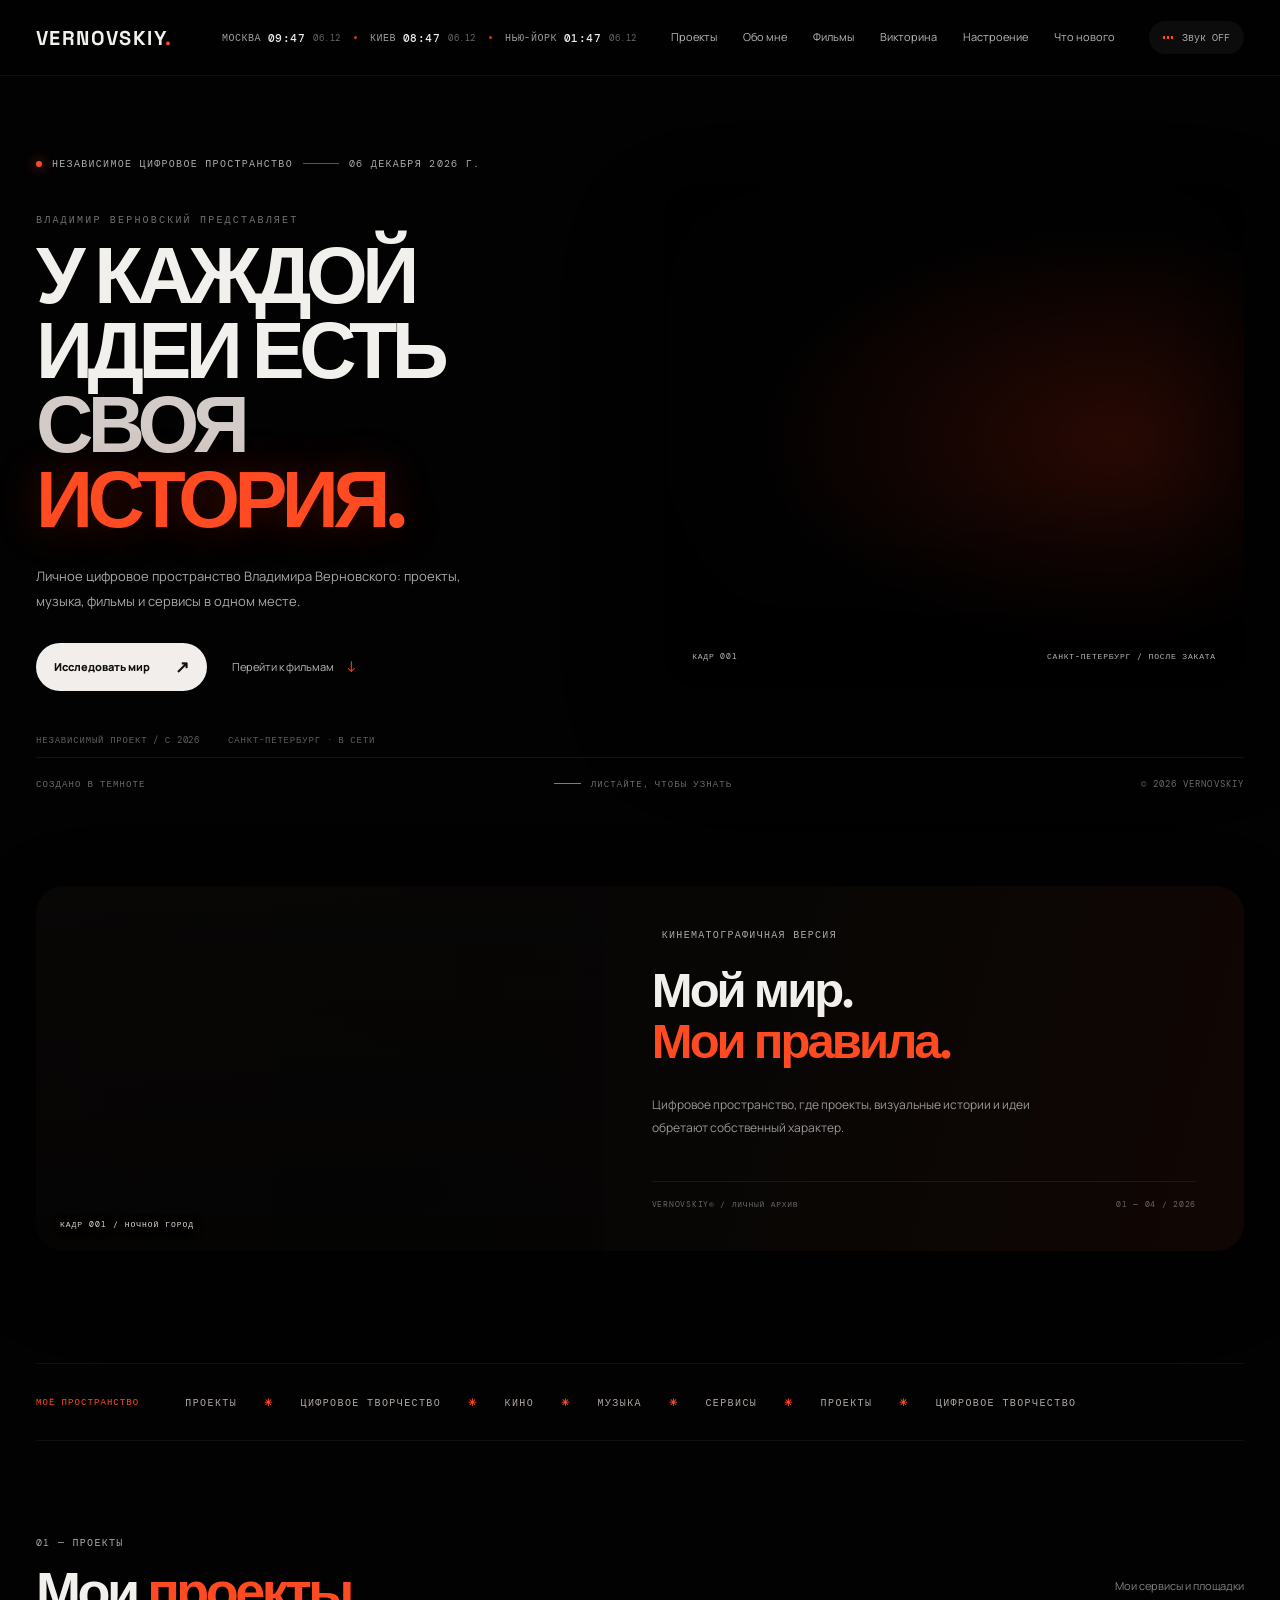
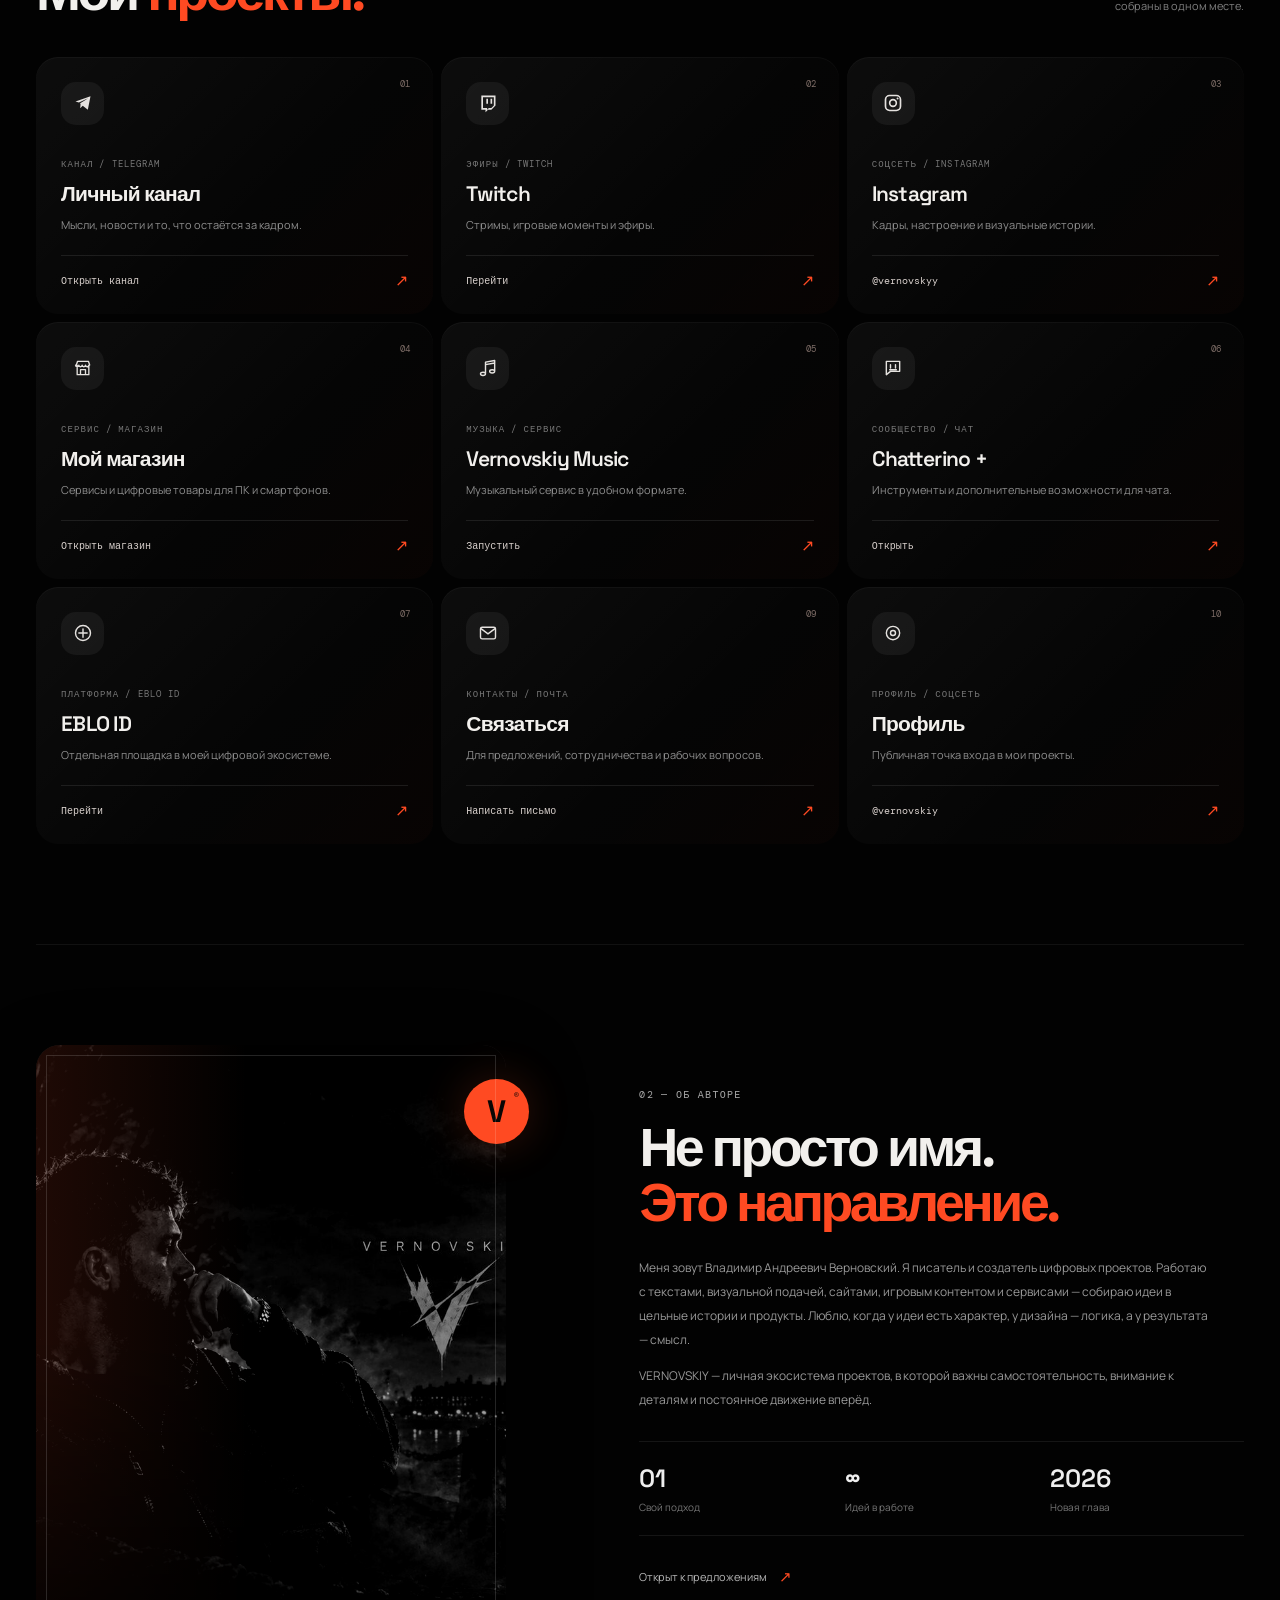
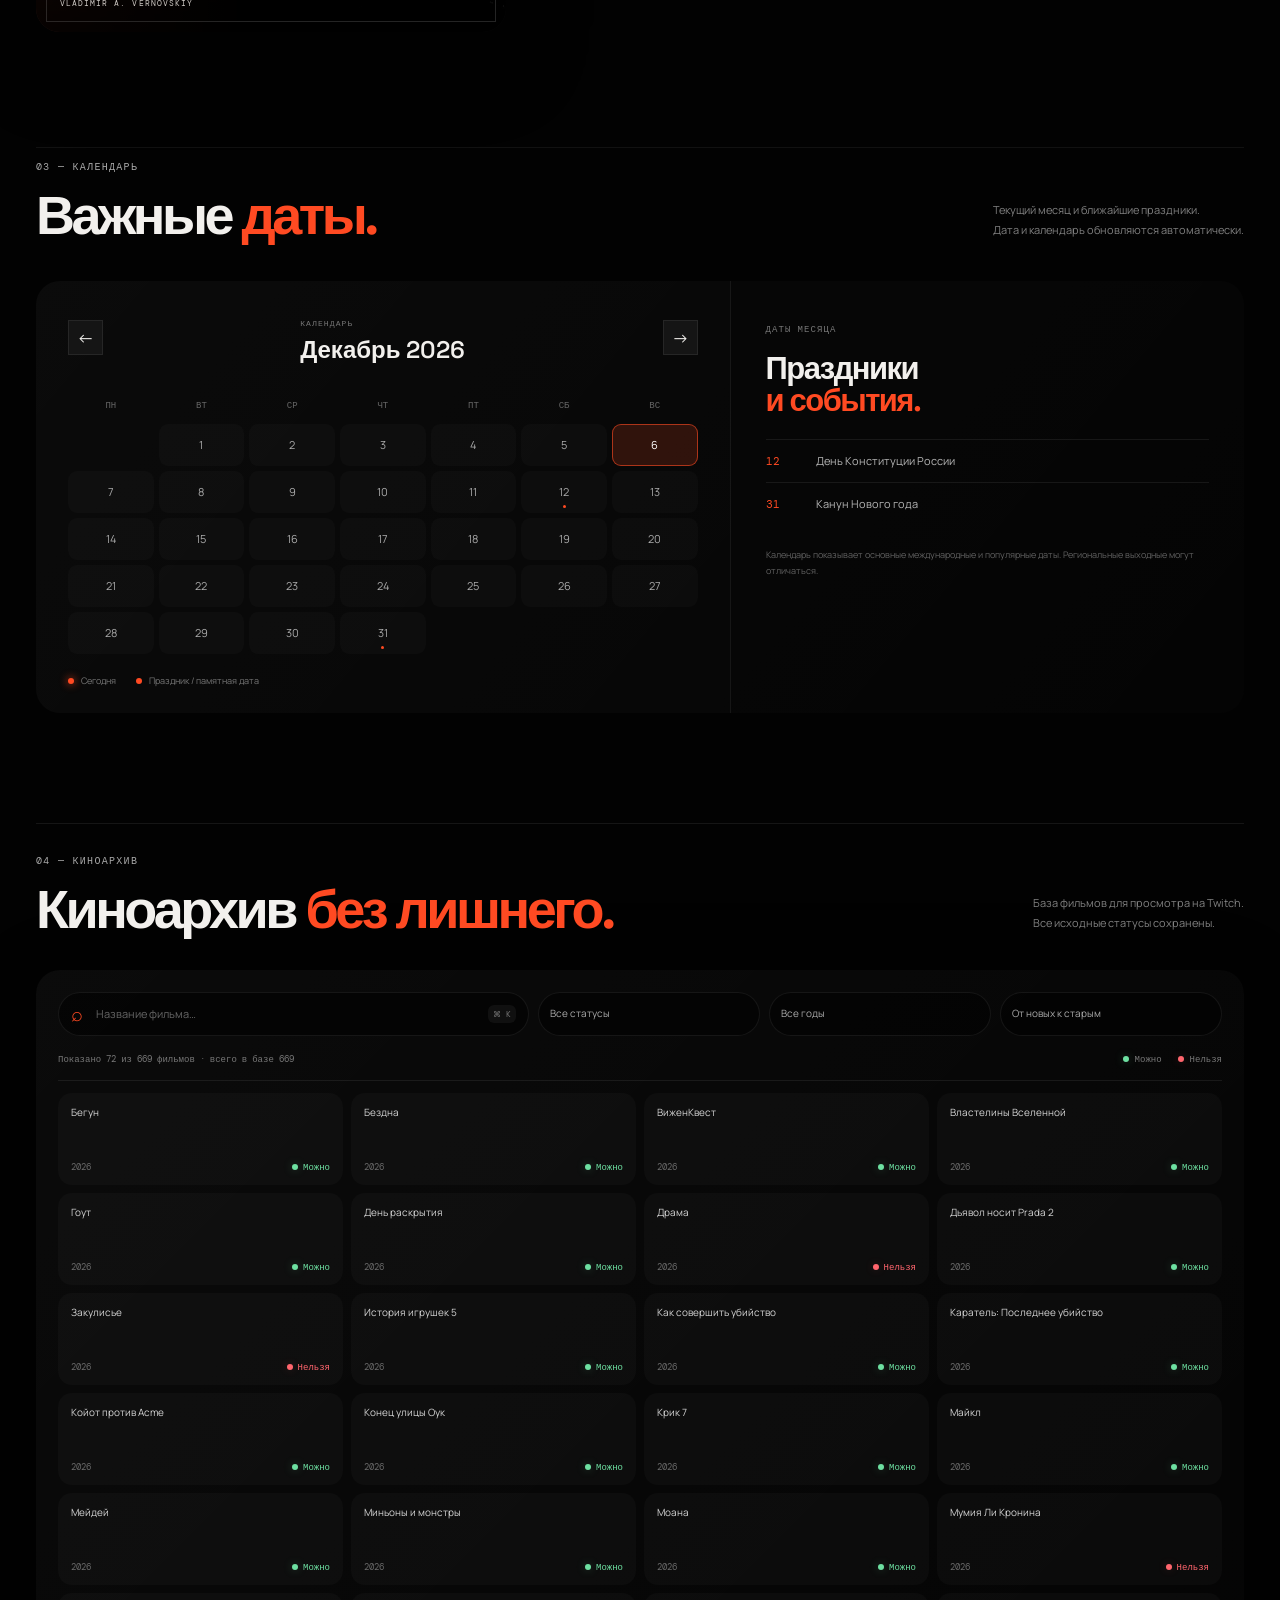
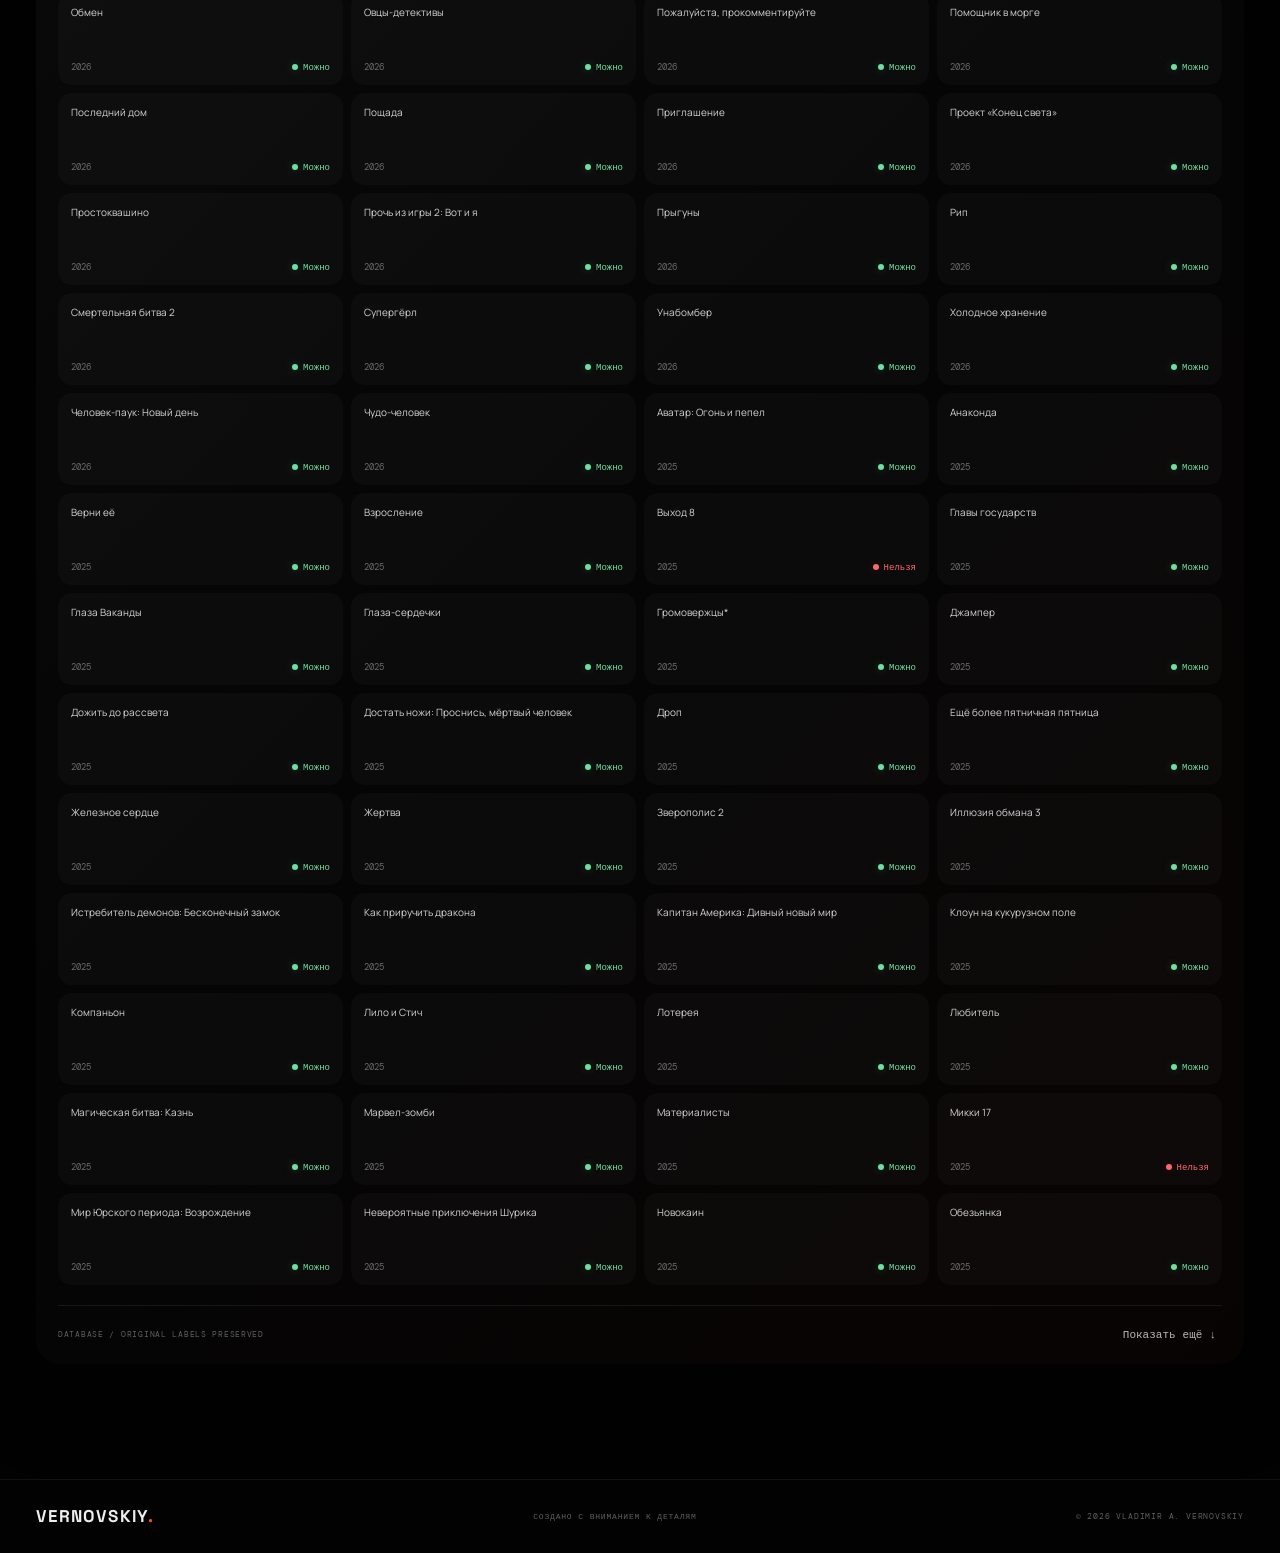
==== commit fd1dc563: "Add files via upload" ====
--- a/index.html
+++ b/index.html
@@ -8,7 +8,7 @@
 </head>
 <body>
 <div class="cinema-glow glow-left" aria-hidden="true"></div><div class="cinema-glow glow-right" aria-hidden="true"></div>
-<header class="topbar"><a class="wordmark" href="#top" aria-label="VERNOVSKIY home"><span>VERNOVSKIY<span class="wordmark-dot">.</span></span></a><div class="world-clock" aria-label="Мировое время"><span class="clock-city">МОСКВА <b id="clock-msk">--:--</b><small id="date-msk">--.--</small></span><i></i><span class="clock-city">КИЕВ <b id="clock-ukr">--:--</b><small id="date-ukr">--.--</small></span><i></i><span class="clock-city">НЬЮ-ЙОРК <b id="clock-us">--:--</b><small id="date-us">--.--</small></span></div><button class="menu-toggle" id="menu-toggle" aria-label="Открыть меню"><span></span><span></span></button><nav id="nav"><a href="#projects">Проекты</a><a href="#about">Обо мне</a><a href="#films">Фильмы</a></nav><button class="ambient-toggle" id="ambient-toggle" aria-pressed="false" title="Включить атмосферный звук"><span class="sound-bars"><i></i><i></i><i></i></span><span id="ambient-label">Звук OFF</span></button></header>
+<header class="topbar"><a class="wordmark" href="#top" aria-label="VERNOVSKIY home"><span>VERNOVSKIY<span class="wordmark-dot">.</span></span></a><div class="world-clock" aria-label="Мировое время"><span class="clock-city">МОСКВА <b id="clock-msk">--:--</b><small id="date-msk">--.--</small></span><i></i><span class="clock-city">КИЕВ <b id="clock-ukr">--:--</b><small id="date-ukr">--.--</small></span><i></i><span class="clock-city">НЬЮ-ЙОРК <b id="clock-us">--:--</b><small id="date-us">--.--</small></span></div><button class="menu-toggle" id="menu-toggle" aria-label="Открыть меню"><span></span><span></span></button><nav id="nav"><a href="#projects">Проекты</a><a href="#about">Обо мне</a><a href="#films">Фильмы</a><a href="quiz/">Викторина</a><a href="mood/">Настроение</a><a href="news/">Что нового</a></nav><button class="ambient-toggle" id="ambient-toggle" aria-pressed="false" title="Включить атмосферный звук"><span class="sound-bars"><i></i><i></i><i></i></span><span id="ambient-label">Звук OFF</span></button></header>
 <main id="top">
 <section class="hero section-wrap"><div class="hero-backdrop" aria-hidden="true"><div class="hero-moon"></div><div class="hero-architecture"></div><div class="hero-scanline"></div></div><div class="hero-copy"><div class="eyebrow"><span class="live-dot"></span> НЕЗАВИСИМОЕ ЦИФРОВОЕ ПРОСТРАНСТВО <span class="eyebrow-line"></span><span id="today-date">--</span></div><p class="hero-pretitle">ВЛАДИМИР ВЕРНОВСКИЙ ПРЕДСТАВЛЯЕТ</p><h1>У КАЖДОЙ<br>ИДЕИ ЕСТЬ <span>СВОЯ</span><br><em>ИСТОРИЯ.</em></h1><p class="hero-lead">Личное цифровое пространство Владимира Верновского: проекты, музыка, фильмы и сервисы в одном месте.</p><div class="hero-actions"><a class="button button-light" href="#projects">Исследовать мир <span class="arrow-icon" aria-hidden="true">↗</span></a><a class="text-link" href="#films">Перейти к фильмам <span>↓</span></a></div><div class="hero-meta"><span>НЕЗАВИСИМЫЙ ПРОЕКТ / С 2026</span><span>САНКТ-ПЕТЕРБУРГ · В СЕТИ</span></div></div><div class="hero-art cinema-art" aria-label="Ночной кинематографичный городской пейзаж"><div class="hero-art-caption"><span>КАДР 001</span><span>САНКТ-ПЕТЕРБУРГ / ПОСЛЕ ЗАКАТА</span></div></div><div class="hero-bottom"><span>СОЗДАНО В ТЕМНОТЕ</span><span class="scroll-indicator"><span></span> ЛИСТАЙТЕ, ЧТОБЫ УЗНАТЬ</span><span>© 2026 VERNOVSKIY</span></div></section>
 <section class="cinema-note section-wrap" aria-label="Кинематографичная заметка"><div class="cinema-note-card"><div class="note-image"><span class="note-image-label">КАДР 001 / НОЧНОЙ ГОРОД</span></div><div class="note-copy"><div class="eyebrow"><span class="orange-dot"></span> КИНЕМАТОГРАФИЧНАЯ ВЕРСИЯ</div><h2>Мой мир.<br><span>Мои правила.</span></h2><p>Цифровое пространство, где проекты, визуальные истории и идеи обретают собственный характер.</p><div class="note-bottom"><span>VERNOVSKIY® / ЛИЧНЫЙ АРХИВ</span><span>01 — 04 / 2026</span></div></div></div></section>
--- a/style.css
+++ b/style.css
@@ -41,3 +41,6 @@
 @media(max-width:1050px){.clock-city{gap:5px}.world-clock{gap:8px}.hero-art{min-height:440px;border-radius:23px}}
 @media(max-width:720px){.world-clock{display:flex;position:absolute;top:73px;left:17px;right:17px;justify-content:space-between;padding:9px 12px;border-radius:14px;background:rgba(12,8,7,.94);gap:5px;font-size:8px}.clock-city{display:grid;grid-template-columns:auto auto;gap:2px 5px}.clock-city small{grid-column:2;font-size:8px}.clock-city b{font-size:10px}.topbar{margin-bottom:42px}.hero-art{min-height:340px;border-radius:20px}.hero-art-caption{left:17px;right:17px;bottom:17px;font-size:6px}.note-image{min-height:230px}.note-copy{padding:29px 23px}.ticker-section{gap:12px}.ticker-label{font-size:8px;padding-right:6px}.ticker-track{gap:18px;font-size:8px}.project-card{border-radius:18px;min-height:175px}.calendar-layout,.film-glass-panel{border-radius:19px}.film-card{border-radius:12px}}
 @media(max-width:380px){.world-clock{left:12px;right:12px}.clock-city{font-size:7px}.clock-city small{font-size:7px}.ticker-label{font-size:7px}.ticker-track{gap:14px;font-size:7px}}
+
+/* Меню из шести пунктов: на экранах 721–1220px сворачивается в выпадающее, чтобы шапка помещалась. Мобильные (до 720px) и широкие экраны остаются как были. */
+@media(min-width:721px) and (max-width:1220px){.topbar nav{display:none;position:absolute;left:0;right:0;top:75px;padding:20px 24px;background:rgba(10,10,10,.97);border-bottom:1px solid var(--line);flex-direction:row;flex-wrap:wrap;gap:12px 28px}.topbar nav.open{display:flex}.topbar nav a{font-size:13px}.menu-toggle{display:flex;flex-direction:column;gap:5px;padding:8px;cursor:pointer}.menu-toggle span{display:block;width:20px;height:1px;background:#eee}.clock-city small{display:none}}
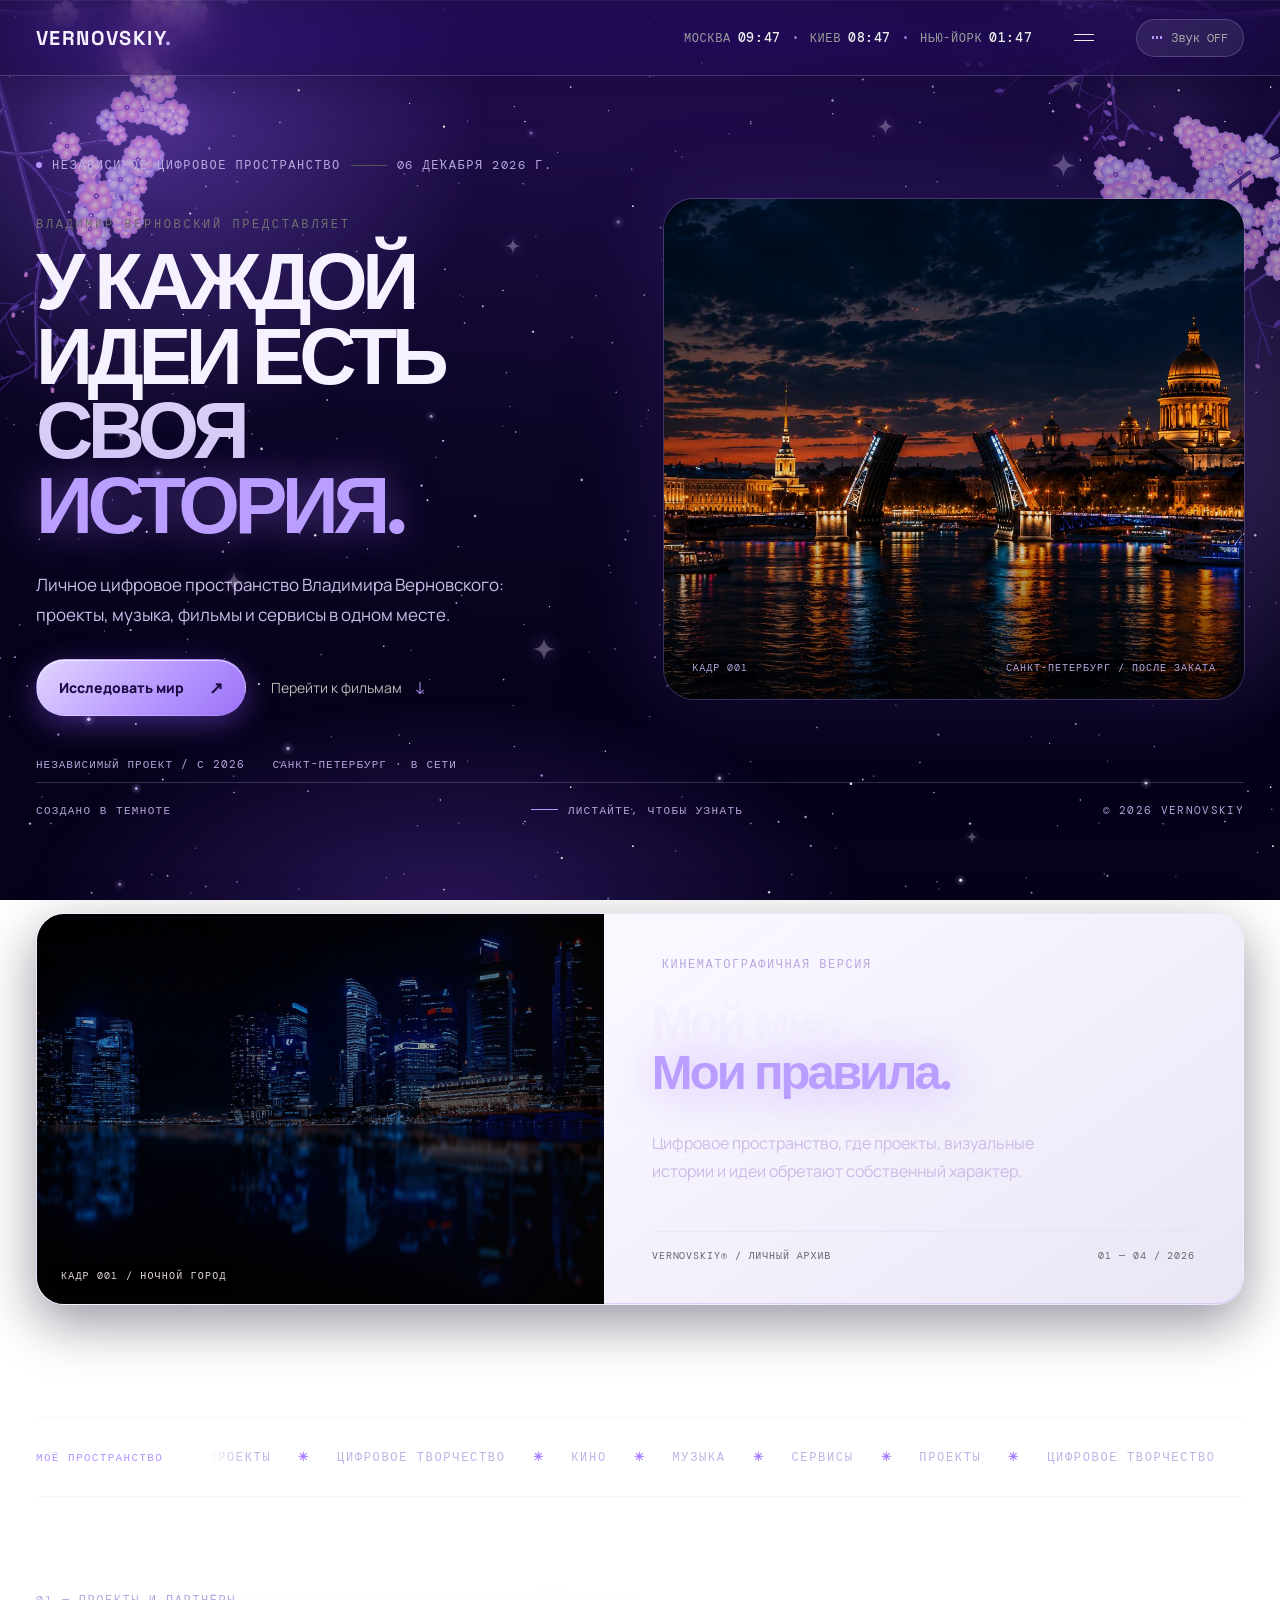
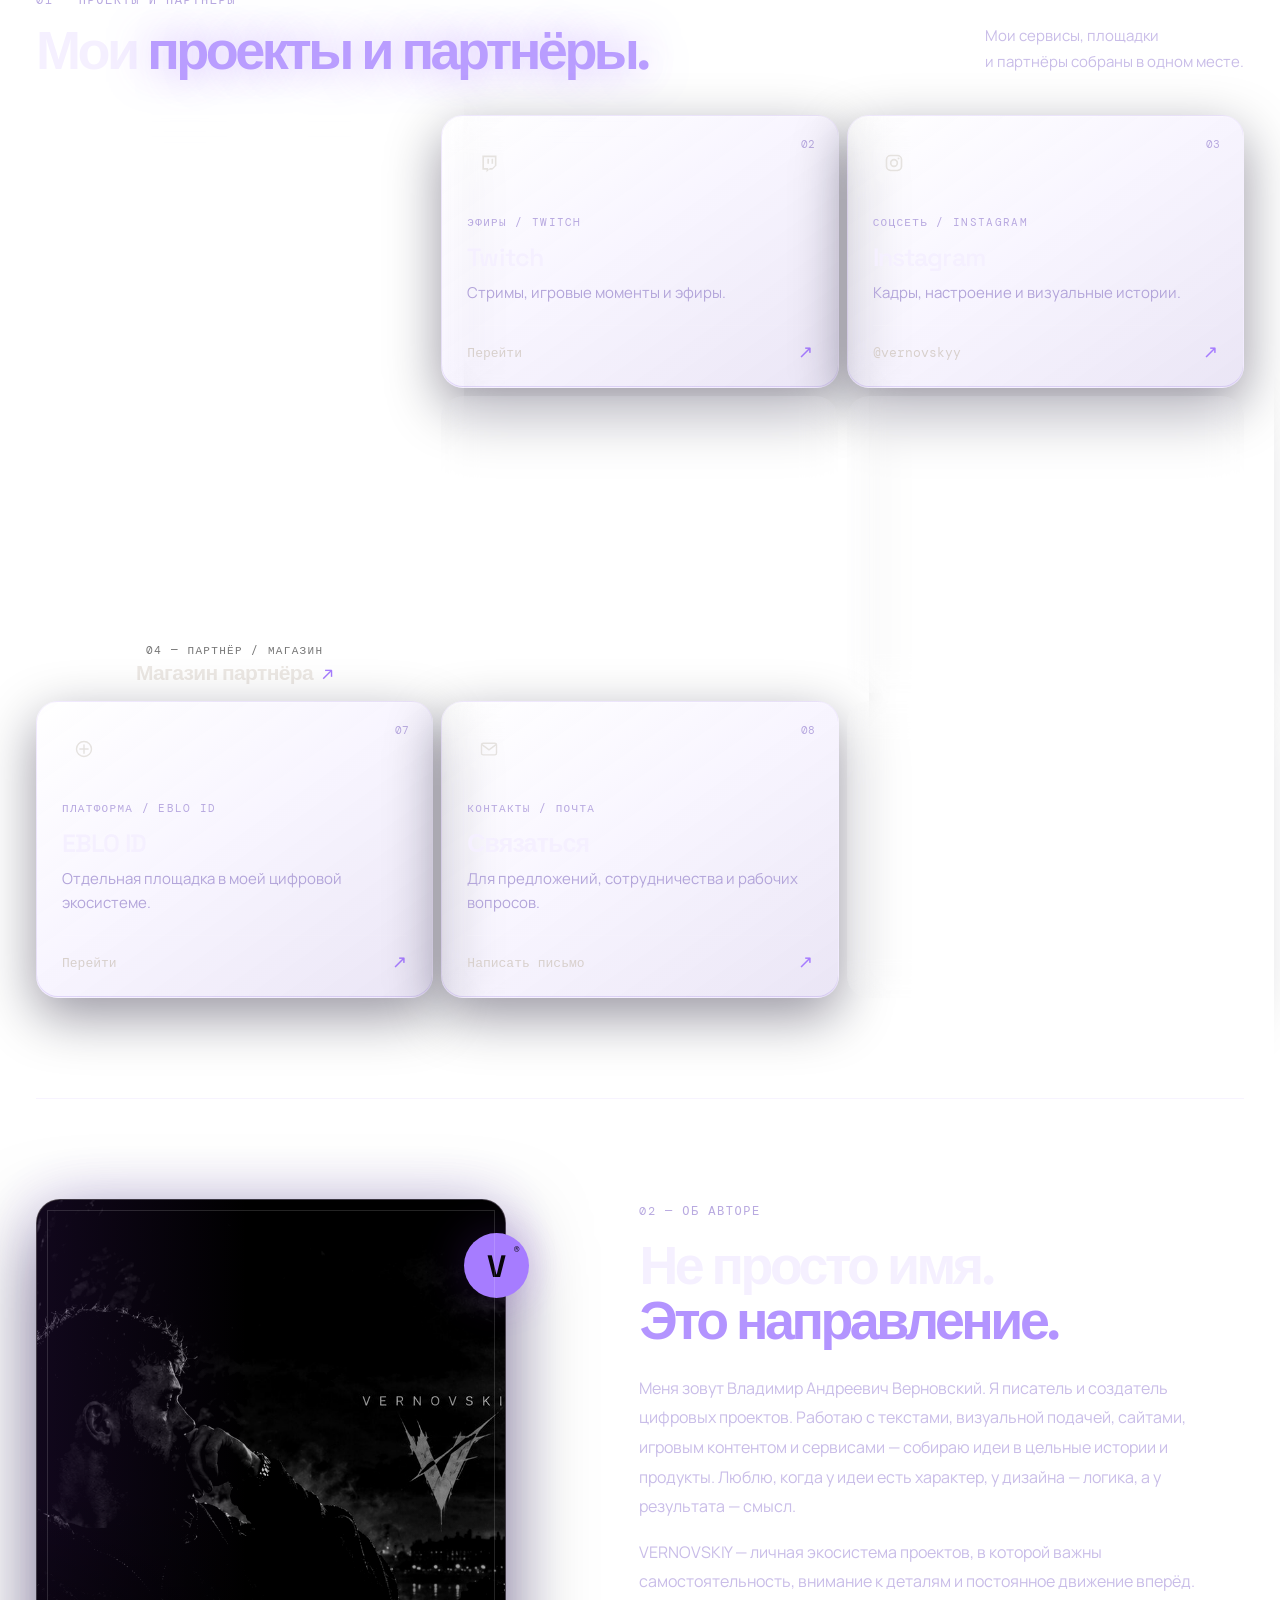
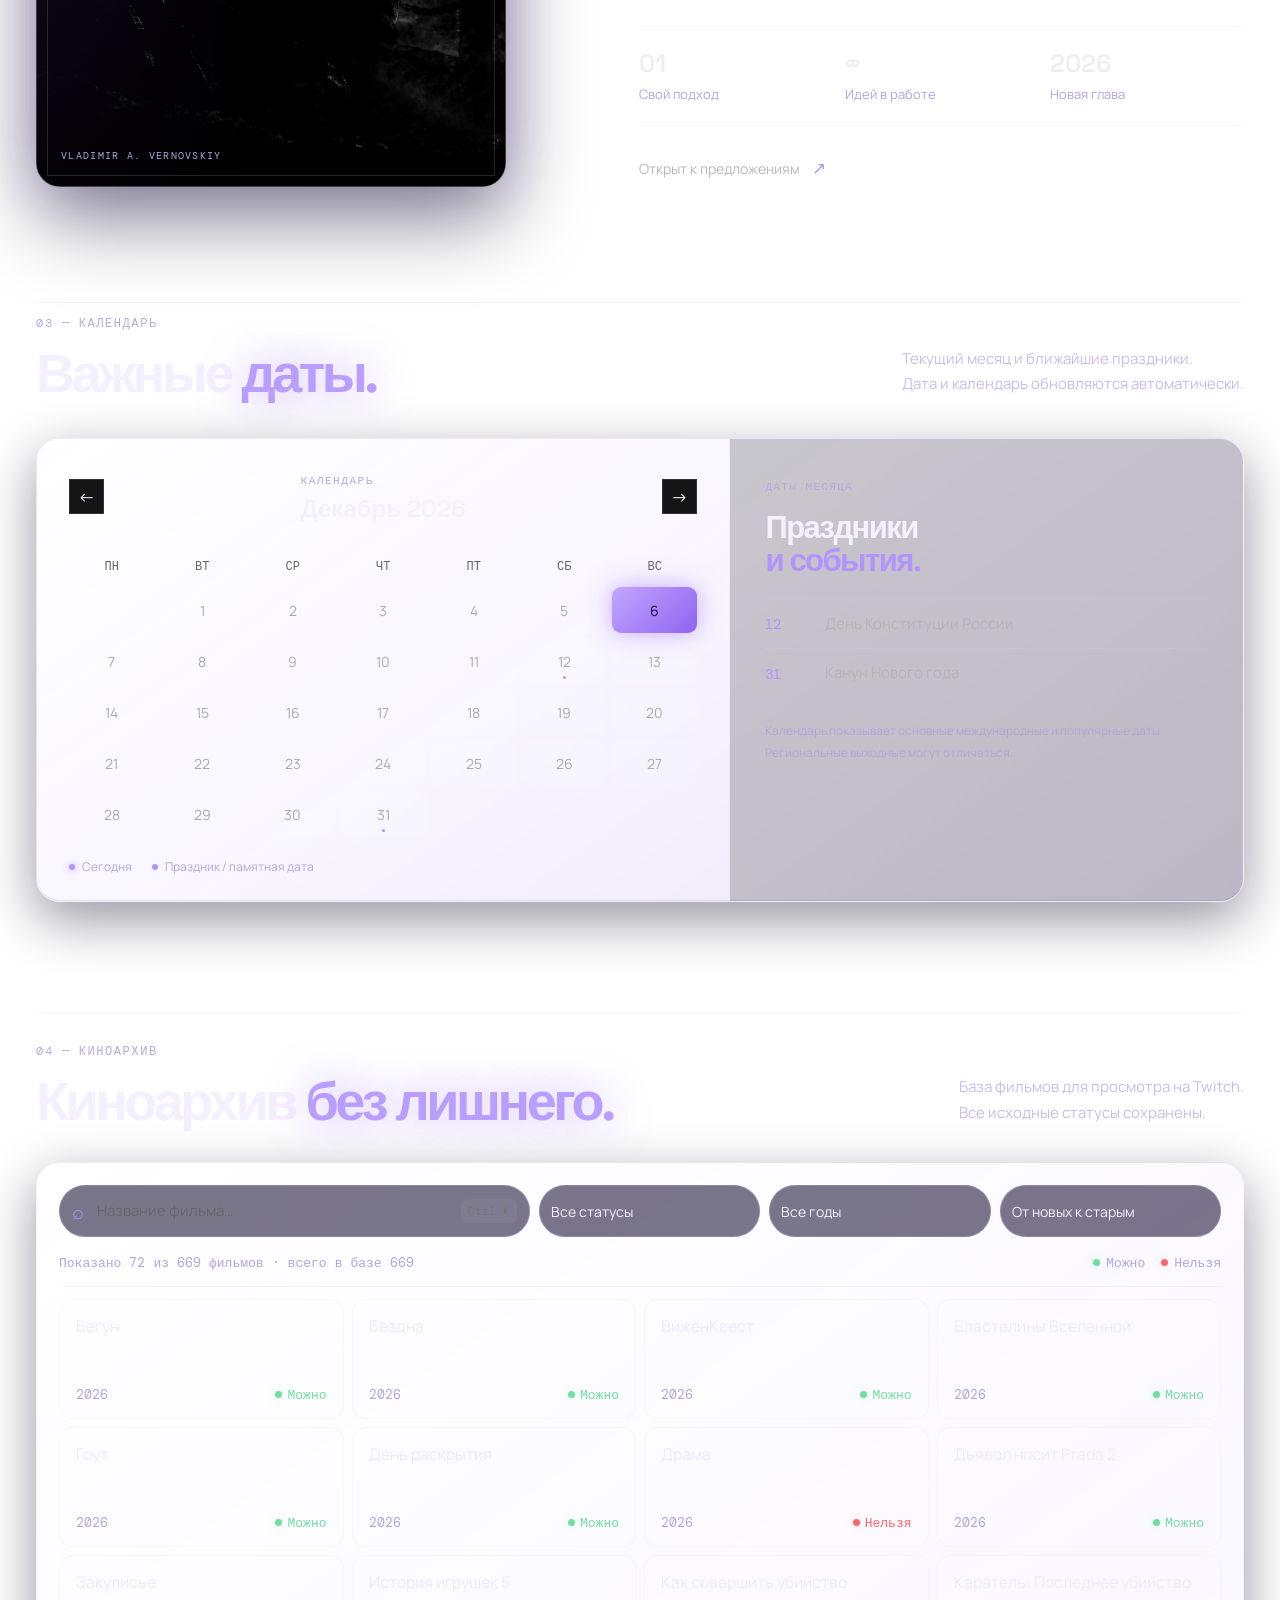
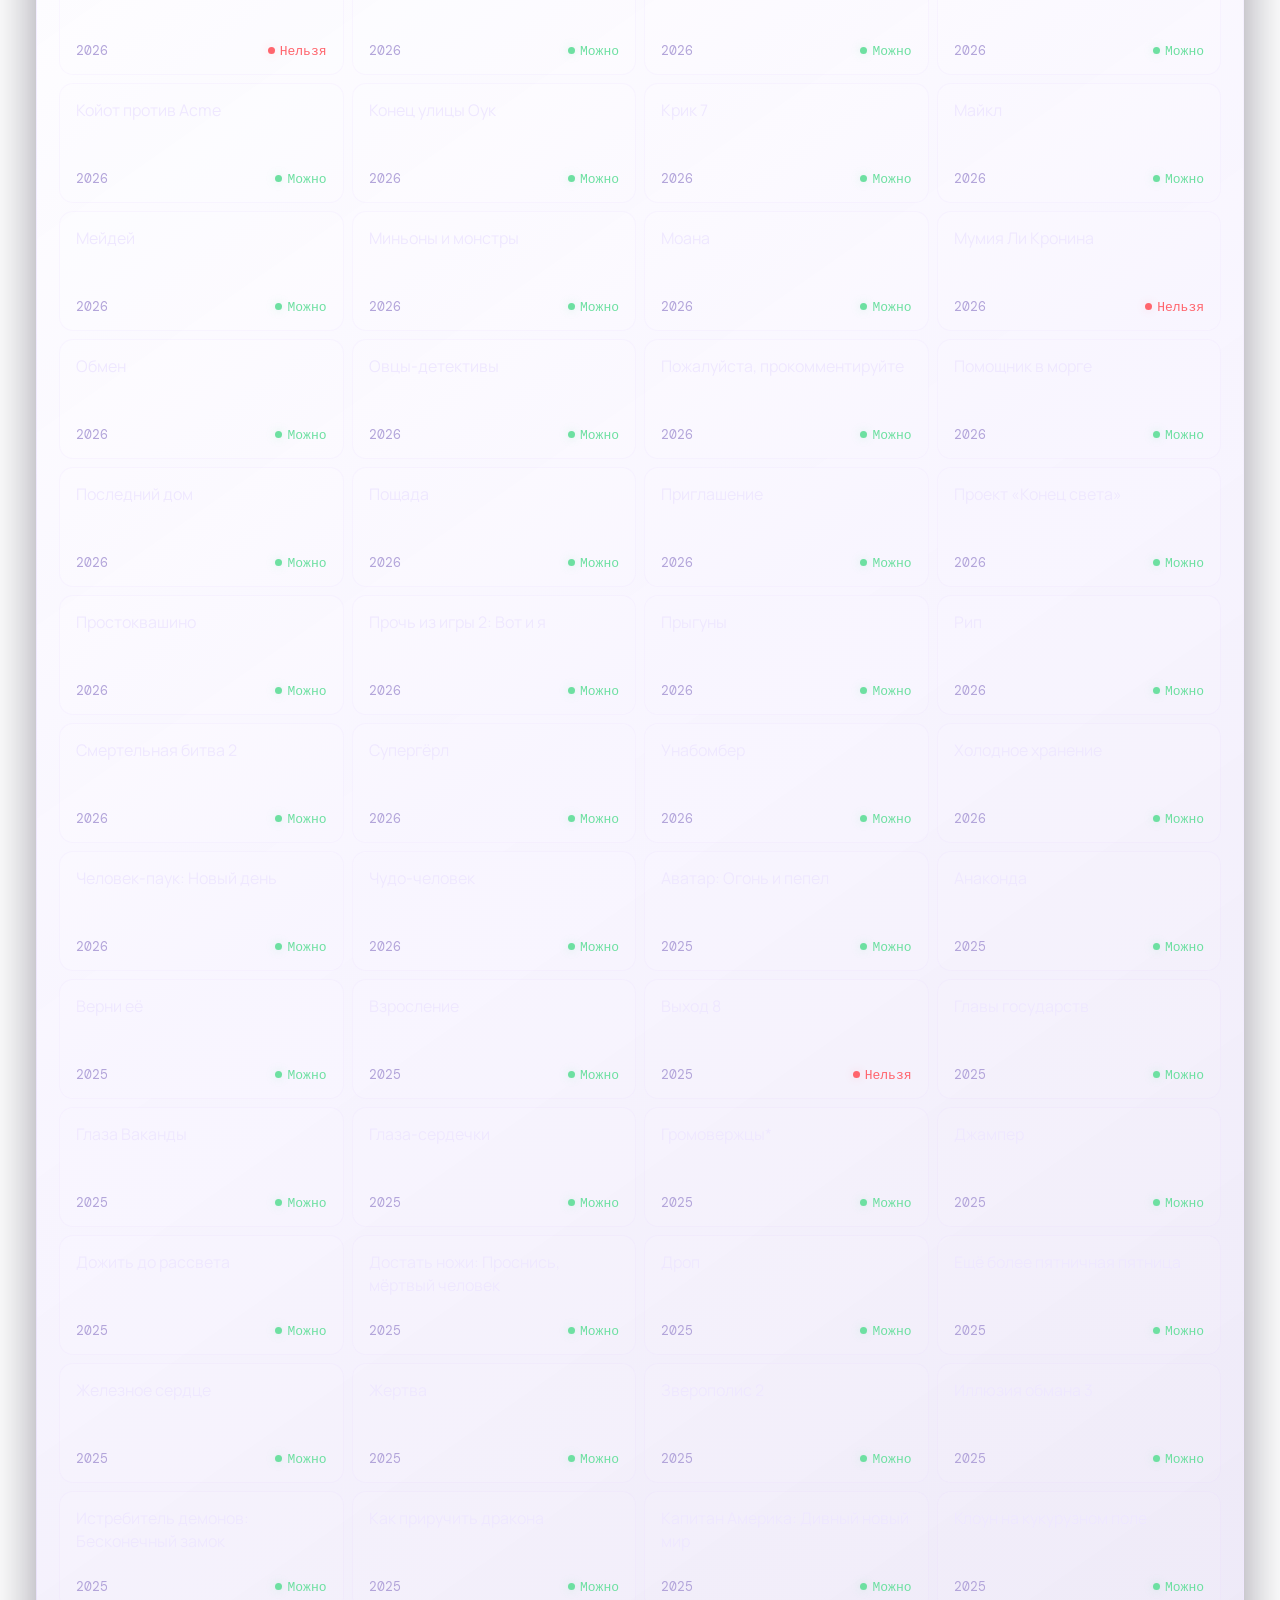
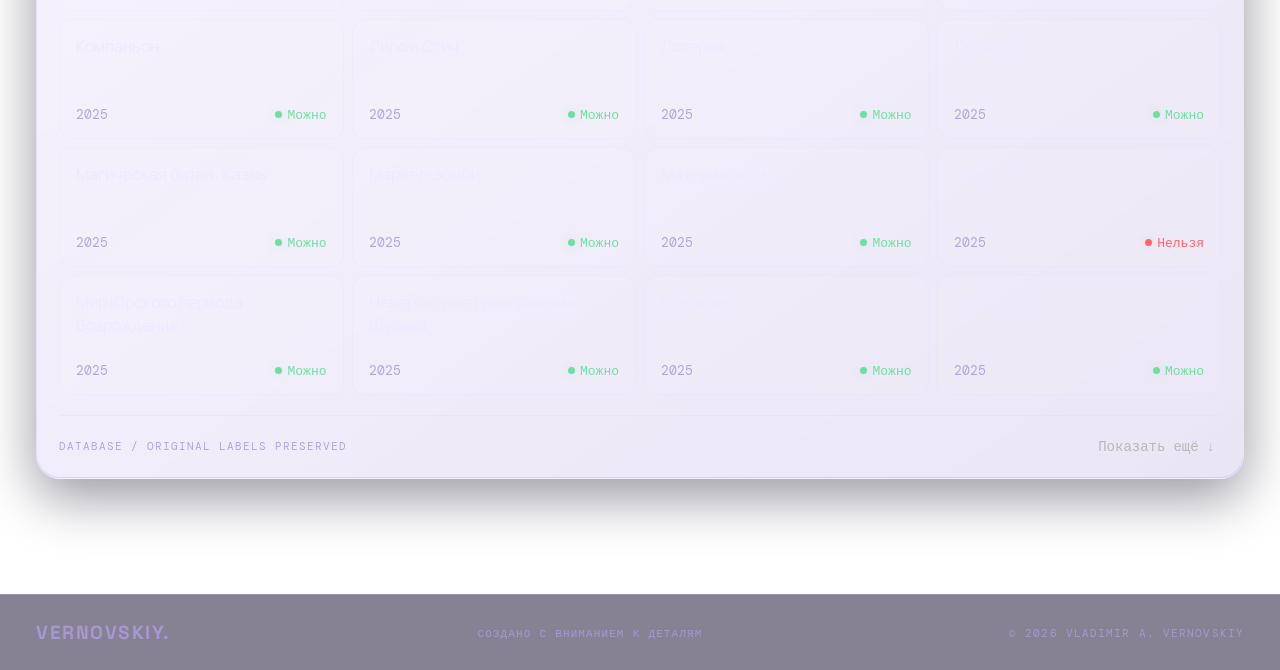
==== commit 2646675d: "Add files via upload" ====
--- a/index.html
+++ b/index.html
@@ -1,29 +1,29 @@
 <!doctype html>
 <html lang="ru">
 <head>
-<meta charset="utf-8"><meta name="viewport" content="width=device-width,initial-scale=1"><meta name="theme-color" content="#090909">
-<meta name="description" content="VERNOVSKIY — личное пространство Владимира Андреевича Верновского. Проекты, фильмы, ссылки и актуальная информация.">
+<meta charset="utf-8"><meta name="viewport" content="width=device-width,initial-scale=1"><meta name="theme-color" content="#12082e">
+<meta name="description" content="VERNOVSKIY — личное пространство Владимира Андреевича Верновского. Проекты, партнёры, фильмы, ссылки и актуальная информация.">
 <title>VERNOVSKIY® — Dark Cinema</title>
-<link rel="preconnect" href="https://fonts.googleapis.com"><link rel="preconnect" href="https://fonts.gstatic.com" crossorigin><link href="https://fonts.googleapis.com/css2?family=Manrope:wght@400;500;600;700;800&family=Space+Grotesk:wght@400;500;600;700&display=swap" rel="stylesheet"><link rel="stylesheet" href="style.css">
+<link rel="preconnect" href="https://fonts.googleapis.com"><link rel="preconnect" href="https://fonts.gstatic.com" crossorigin><link href="https://fonts.googleapis.com/css2?family=Manrope:wght@400;500;600;700;800&family=Space+Grotesk:wght@400;500;600;700&display=swap" rel="stylesheet"><link rel="stylesheet" href="style.css"><link rel="stylesheet" href="atmosphere.css"><link rel="stylesheet" href="violet.css"><script src="audio.js"></script><script src="nav.js"></script><script src="atmosphere.js"></script>
 </head>
 <body>
 <div class="cinema-glow glow-left" aria-hidden="true"></div><div class="cinema-glow glow-right" aria-hidden="true"></div>
-<header class="topbar"><a class="wordmark" href="#top" aria-label="VERNOVSKIY home"><span>VERNOVSKIY<span class="wordmark-dot">.</span></span></a><div class="world-clock" aria-label="Мировое время"><span class="clock-city">МОСКВА <b id="clock-msk">--:--</b><small id="date-msk">--.--</small></span><i></i><span class="clock-city">КИЕВ <b id="clock-ukr">--:--</b><small id="date-ukr">--.--</small></span><i></i><span class="clock-city">НЬЮ-ЙОРК <b id="clock-us">--:--</b><small id="date-us">--.--</small></span></div><button class="menu-toggle" id="menu-toggle" aria-label="Открыть меню"><span></span><span></span></button><nav id="nav"><a href="#projects">Проекты</a><a href="#about">Обо мне</a><a href="#films">Фильмы</a><a href="quiz/">Викторина</a><a href="mood/">Настроение</a><a href="news/">Что нового</a></nav><button class="ambient-toggle" id="ambient-toggle" aria-pressed="false" title="Включить атмосферный звук"><span class="sound-bars"><i></i><i></i><i></i></span><span id="ambient-label">Звук OFF</span></button></header>
+<header class="topbar"><a class="wordmark" href="#top" aria-label="VERNOVSKIY home"><span>VERNOVSKIY<span class="wordmark-dot">.</span></span></a><div class="world-clock" aria-label="Мировое время"><span class="clock-city">МОСКВА <b id="clock-msk">--:--</b><small id="date-msk">--.--</small></span><i></i><span class="clock-city">КИЕВ <b id="clock-ukr">--:--</b><small id="date-ukr">--.--</small></span><i></i><span class="clock-city">НЬЮ-ЙОРК <b id="clock-us">--:--</b><small id="date-us">--.--</small></span></div><button class="menu-toggle" id="menu-toggle" aria-label="Открыть меню"><span></span><span></span></button><nav id="nav"><a href="#projects">Проекты</a><a href="#about">Обо мне</a><a href="#films">Фильмы</a><a href="quiz/">Викторина</a><a href="mood/">Настроение</a><a href="news/">Что нового</a></nav><button class="ambient-toggle" id="ambient-toggle" type="button" aria-pressed="false" title="Включить атмосферный звук"><span class="sound-bars"><i></i><i></i><i></i></span><span id="ambient-label">Звук OFF</span></button></header>
 <main id="top">
 <section class="hero section-wrap"><div class="hero-backdrop" aria-hidden="true"><div class="hero-moon"></div><div class="hero-architecture"></div><div class="hero-scanline"></div></div><div class="hero-copy"><div class="eyebrow"><span class="live-dot"></span> НЕЗАВИСИМОЕ ЦИФРОВОЕ ПРОСТРАНСТВО <span class="eyebrow-line"></span><span id="today-date">--</span></div><p class="hero-pretitle">ВЛАДИМИР ВЕРНОВСКИЙ ПРЕДСТАВЛЯЕТ</p><h1>У КАЖДОЙ<br>ИДЕИ ЕСТЬ <span>СВОЯ</span><br><em>ИСТОРИЯ.</em></h1><p class="hero-lead">Личное цифровое пространство Владимира Верновского: проекты, музыка, фильмы и сервисы в одном месте.</p><div class="hero-actions"><a class="button button-light" href="#projects">Исследовать мир <span class="arrow-icon" aria-hidden="true">↗</span></a><a class="text-link" href="#films">Перейти к фильмам <span>↓</span></a></div><div class="hero-meta"><span>НЕЗАВИСИМЫЙ ПРОЕКТ / С 2026</span><span>САНКТ-ПЕТЕРБУРГ · В СЕТИ</span></div></div><div class="hero-art cinema-art" aria-label="Ночной кинематографичный городской пейзаж"><div class="hero-art-caption"><span>КАДР 001</span><span>САНКТ-ПЕТЕРБУРГ / ПОСЛЕ ЗАКАТА</span></div></div><div class="hero-bottom"><span>СОЗДАНО В ТЕМНОТЕ</span><span class="scroll-indicator"><span></span> ЛИСТАЙТЕ, ЧТОБЫ УЗНАТЬ</span><span>© 2026 VERNOVSKIY</span></div></section>
 <section class="cinema-note section-wrap" aria-label="Кинематографичная заметка"><div class="cinema-note-card"><div class="note-image"><span class="note-image-label">КАДР 001 / НОЧНОЙ ГОРОД</span></div><div class="note-copy"><div class="eyebrow"><span class="orange-dot"></span> КИНЕМАТОГРАФИЧНАЯ ВЕРСИЯ</div><h2>Мой мир.<br><span>Мои правила.</span></h2><p>Цифровое пространство, где проекты, визуальные истории и идеи обретают собственный характер.</p><div class="note-bottom"><span>VERNOVSKIY® / ЛИЧНЫЙ АРХИВ</span><span>01 — 04 / 2026</span></div></div></div></section>
-<section class="ticker-section section-wrap" aria-label="Навигация по сайту"><div class="ticker-label">МОЁ ПРОСТРАНСТВО</div><div class="ticker-track"><span>ПРОЕКТЫ</span><b>✳</b><span>ЦИФРОВОЕ ТВОРЧЕСТВО</span><b>✳</b><span>КИНО</span><b>✳</b><span>МУЗЫКА</span><b>✳</b><span>СЕРВИСЫ</span><b>✳</b><span>ПРОЕКТЫ</span><b>✳</b><span>ЦИФРОВОЕ ТВОРЧЕСТВО</span></div></section><section class="section-wrap projects-section" id="projects"><div class="section-heading"><div><div class="eyebrow">01 — ПРОЕКТЫ</div><h2>Мои <span>проекты.</span></h2></div><p>Мои сервисы и площадки<br>собраны в одном месте.</p></div><div class="project-grid">
+<section class="ticker-section section-wrap" aria-label="Навигация по сайту"><div class="ticker-label">МОЁ ПРОСТРАНСТВО</div><div class="ticker-track"><span>ПРОЕКТЫ</span><b>✳</b><span>ЦИФРОВОЕ ТВОРЧЕСТВО</span><b>✳</b><span>КИНО</span><b>✳</b><span>МУЗЫКА</span><b>✳</b><span>СЕРВИСЫ</span><b>✳</b><span>ПРОЕКТЫ</span><b>✳</b><span>ЦИФРОВОЕ ТВОРЧЕСТВО</span></div></section><section class="section-wrap projects-section" id="projects"><div class="section-heading"><div><div class="eyebrow">01 — ПРОЕКТЫ И ПАРТНЁРЫ</div><h2>Мои <span>проекты и партнёры.</span></h2></div><p>Мои сервисы, площадки<br>и партнёры собраны в одном месте.</p></div><div class="project-grid">
 <a class="project-card card-feature" href="https://t.me/vernovskyy" target="_blank" rel="noreferrer"><span class="card-number">01</span><span class="project-icon brand-icon telegram-icon" aria-label="Telegram"><svg viewBox="0 0 24 24" aria-hidden="true"><path d="m21 4-3.2 16-6.1-4.7-3.1 2.9.6-5.8L18 6.2 7.1 11.5 3 10.1 21 4ZM8.6 12.4l6.9-4.3-5.5 5.3-.2 2.4-1.2-3.4Z" fill="currentColor"/></svg></span><div class="project-content"><span class="card-kicker">КАНАЛ / TELEGRAM</span><h3>Личный канал</h3><p>Мысли, новости и то, что остаётся за кадром.</p><span class="card-link">Открыть канал <b>↗</b></span></div><span class="card-orbit"></span></a>
 <a class="project-card" href="https://twitch.tv/vernovsky" target="_blank" rel="noreferrer"><span class="card-number">02</span><span class="project-icon brand-icon twitch-icon" aria-label="Twitch"><svg viewBox="0 0 24 24" aria-hidden="true"><path d="M4 3h17v12l-5 5h-4l-3 3v-3H4V3Zm2 2v13h5v2l2-2h3l3-3V5H6Zm4 2h2v6h-2V7Zm5 0h2v6h-2V7Z" fill="currentColor"/></svg></span><div class="project-content"><span class="card-kicker">ЭФИРЫ / TWITCH</span><h3>Twitch</h3><p>Стримы, игровые моменты и эфиры.</p><span class="card-link">Перейти <b>↗</b></span></div></a>
 <a class="project-card" href="https://www.instagram.com/vernovskyy/" target="_blank" rel="noreferrer"><span class="card-number">03</span><span class="project-icon brand-icon instagram-icon" aria-label="Instagram"><svg viewBox="0 0 24 24" aria-hidden="true"><rect x="3" y="3" width="18" height="18" rx="5" fill="none" stroke="currentColor" stroke-width="2"/><circle cx="12" cy="12" r="4" fill="none" stroke="currentColor" stroke-width="2"/><circle cx="17.5" cy="6.7" r="1.2" fill="currentColor"/></svg></span><div class="project-content"><span class="card-kicker">СОЦСЕТЬ / INSTAGRAM</span><h3>Instagram</h3><p>Кадры, настроение и визуальные истории.</p><span class="card-link">@vernovskyy <b>↗</b></span></div></a>
-<a class="project-card" href="https://t.me/vernouc_bot" target="_blank" rel="noreferrer"><span class="card-number">04</span><span class="project-icon brand-icon" aria-label="Store"><svg viewBox="0 0 24 24" aria-hidden="true"><path d="M4 8.5 5.5 4h13L20 8.5M5 9v11h14V9M9 20v-6h6v6M3 8.5a2 2 0 0 0 4 0 2 2 0 0 0 4 0 2 2 0 0 0 4 0 2 2 0 0 0 4 0" fill="none" stroke="currentColor" stroke-width="1.6" stroke-linecap="round" stroke-linejoin="round"/></svg></span><div class="project-content"><span class="card-kicker">СЕРВИС / МАГАЗИН</span><h3>Мой магазин</h3><p>Сервисы и цифровые товары для ПК и смартфонов.</p><span class="card-link">Открыть магазин <b>↗</b></span></div></a>
+<div class="partner-slot"><a class="partner-token" href="https://libertyuc.shop/" target="_blank" rel="noopener noreferrer" aria-label="Магазин партнёра — Liberty shop (откроется в новой вкладке)"><span class="pt-stage" aria-hidden="true"><span class="pt-face"></span><span class="pt-art"></span><span class="pt-sheen"></span></span><span class="pt-cap"><span class="pt-kicker">04 — ПАРТНЁР / МАГАЗИН</span><span class="pt-title">Магазин партнёра <b>↗</b></span></span></a></div>
 <a class="project-card" href="https://t.me/vernovsky_bot" target="_blank" rel="noreferrer"><span class="card-number">05</span><span class="project-icon brand-icon" aria-label="Music"><svg viewBox="0 0 24 24" aria-hidden="true"><path d="M9 18V5l11-2v13M9 8l11-2M6 21a3 2 0 1 0 0-4 3 2 0 0 0 0 4Zm11-3a3 2 0 1 0 0-4 3 2 0 0 0 0 4Z" fill="none" stroke="currentColor" stroke-width="1.7" stroke-linecap="round" stroke-linejoin="round"/></svg></span><div class="project-content"><span class="card-kicker">МУЗЫКА / СЕРВИС</span><h3>Vernovskiy Music</h3><p>Музыкальный сервис в удобном формате.</p><span class="card-link">Запустить <b>↗</b></span></div></a>
 <a class="project-card" href="https://chat.eblo.id/" target="_blank" rel="noreferrer"><span class="card-number">06</span><span class="project-icon brand-icon" aria-label="Chatterino Plus"><svg viewBox="0 0 24 24" aria-hidden="true"><path d="M4 4h16v12H9l-5 4V4Zm5 4v4m6-4v4M8 14h8" fill="none" stroke="currentColor" stroke-width="1.7" stroke-linecap="round" stroke-linejoin="round"/></svg></span><div class="project-content"><span class="card-kicker">СООБЩЕСТВО / ЧАТ</span><h3>Chatterino +</h3><p>Инструменты и дополнительные возможности для чата.</p><span class="card-link">Открыть <b>↗</b></span></div></a>
 <a class="project-card" href="https://eblo.id/" target="_blank" rel="noreferrer"><span class="card-number">07</span><span class="project-icon brand-icon" aria-label="Eblo ID"><svg viewBox="0 0 24 24" aria-hidden="true"><circle cx="12" cy="12" r="9" fill="none" stroke="currentColor" stroke-width="1.7"/><path d="M7 12h10M12 7v10" stroke="currentColor" stroke-width="1.7" stroke-linecap="round"/></svg></span><div class="project-content"><span class="card-kicker">ПЛАТФОРМА / EBLO ID</span><h3>EBLO ID</h3><p>Отдельная площадка в моей цифровой экосистеме.</p><span class="card-link">Перейти <b>↗</b></span></div></a>
-<a class="project-card" href="mailto:vernovskyy@yandex.ru"><span class="card-number">09</span><span class="project-icon brand-icon" aria-label="E-mail"><svg viewBox="0 0 24 24" aria-hidden="true"><rect x="3" y="5" width="18" height="14" rx="2" fill="none" stroke="currentColor" stroke-width="1.7"/><path d="m4 7 8 6 8-6" fill="none" stroke="currentColor" stroke-width="1.7" stroke-linecap="round"/></svg></span><div class="project-content"><span class="card-kicker">КОНТАКТЫ / ПОЧТА</span><h3>Связаться</h3><p>Для предложений, сотрудничества и рабочих вопросов.</p><span class="card-link">Написать письмо <b>↗</b></span></div></a>
-<a class="project-card" href="https://t.me/vernovskiy" target="_blank" rel="noreferrer"><span class="card-number">10</span><span class="project-icon brand-icon"><svg viewBox="0 0 24 24" aria-hidden="true"><circle cx="12" cy="12" r="8" fill="none" stroke="currentColor" stroke-width="1.7"/><circle cx="12" cy="12" r="3" fill="none" stroke="currentColor" stroke-width="1.7"/></svg></span><div class="project-content"><span class="card-kicker">ПРОФИЛЬ / СОЦСЕТЬ</span><h3>Профиль</h3><p>Публичная точка входа в мои проекты.</p><span class="card-link">@vernovskiy <b>↗</b></span></div></a>
+<a class="project-card" href="mailto:vernovskyy@yandex.ru"><span class="card-number">08</span><span class="project-icon brand-icon" aria-label="E-mail"><svg viewBox="0 0 24 24" aria-hidden="true"><rect x="3" y="5" width="18" height="14" rx="2" fill="none" stroke="currentColor" stroke-width="1.7"/><path d="m4 7 8 6 8-6" fill="none" stroke="currentColor" stroke-width="1.7" stroke-linecap="round"/></svg></span><div class="project-content"><span class="card-kicker">КОНТАКТЫ / ПОЧТА</span><h3>Связаться</h3><p>Для предложений, сотрудничества и рабочих вопросов.</p><span class="card-link">Написать письмо <b>↗</b></span></div></a>
+<a class="project-card" href="https://t.me/vernovskiy" target="_blank" rel="noreferrer"><span class="card-number">09</span><span class="project-icon brand-icon"><svg viewBox="0 0 24 24" aria-hidden="true"><circle cx="12" cy="12" r="8" fill="none" stroke="currentColor" stroke-width="1.7"/><circle cx="12" cy="12" r="3" fill="none" stroke="currentColor" stroke-width="1.7"/></svg></span><div class="project-content"><span class="card-kicker">ПРОФИЛЬ / СОЦСЕТЬ</span><h3>Профиль</h3><p>Публичная точка входа в мои проекты.</p><span class="card-link">@vernovskiy <b>↗</b></span></div></a>
 </div></section>
 <section class="about-section section-wrap" id="about"><div class="about-visual"><div class="about-image-frame"><img src="owner.jpg" alt="Владимир Верновский" loading="lazy"><div class="image-overlay"></div><span class="image-tag">VLADIMIR A. VERNOVSKIY</span></div><div class="about-stamp">V<span>®</span></div></div><div class="about-copy"><div class="eyebrow">02 — ОБ АВТОРЕ</div><h2>Не просто имя.<br><span>Это направление.</span></h2><p>Меня зовут Владимир Андреевич Верновский. Я писатель и создатель цифровых проектов. Работаю с текстами, визуальной подачей, сайтами, игровым контентом и сервисами — собираю идеи в цельные истории и продукты. Люблю, когда у идеи есть характер, у дизайна — логика, а у результата — смысл.</p><p>VERNOVSKIY — личная экосистема проектов, в которой важны самостоятельность, внимание к деталям и постоянное движение вперёд.</p><div class="about-facts"><div><strong>01</strong><span>Свой подход</span></div><div><strong>∞</strong><span>Идей в работе</span></div><div><strong>2026</strong><span>Новая глава</span></div></div><a class="text-link" href="mailto:vernovskyy@yandex.ru">Открыт к предложениям <span>↗</span></a></div></section>
 <section class="calendar-section section-wrap" id="calendar"><div class="section-heading"><div><div class="eyebrow">03 — КАЛЕНДАРЬ</div><h2>Важные <span>даты.</span></h2></div><p>Текущий месяц и ближайшие праздники.<br>Дата и календарь обновляются автоматически.</p></div><div class="calendar-layout"><div class="calendar-main"><div class="calendar-top"><button id="prev-month" aria-label="Предыдущий месяц">←</button><div><span class="calendar-label">КАЛЕНДАРЬ</span><h3 id="month-title">Месяц 2026</h3></div><button id="next-month" aria-label="Следующий месяц">→</button></div><div class="calendar-grid" id="calendar-grid"></div><div class="calendar-legend"><span><i class="today-dot"></i> Сегодня</span><span><i class="holiday-dot"></i> Праздник / памятная дата</span></div></div><aside class="holidays-panel"><span class="card-kicker">ДАТЫ МЕСЯЦА</span><h3>Праздники<br><span>и события.</span></h3><div id="holiday-list" class="holiday-list"></div><p class="calendar-note">Календарь показывает основные международные и популярные даты. Региональные выходные могут отличаться.</p></aside></div></section>
 <section class="films-section section-wrap" id="films"><div class="section-heading"><div><div class="eyebrow">04 — КИНОАРХИВ</div><h2>Киноархив <span>без лишнего.</span></h2></div><p>База фильмов для просмотра на Twitch.<br>Все исходные статусы сохранены.</p></div><div class="film-glass-panel"><div class="film-toolbar"><label class="searchbox"><span>⌕</span><input id="film-search" type="search" placeholder="Название фильма…" autocomplete="off"><kbd>⌘ K</kbd></label><select id="status-filter" aria-label="Фильтр по статусу"><option value="all">Все статусы</option><option value="ok">Можно на Twitch</option><option value="ban">Нельзя на Twitch</option></select><select id="year-filter" aria-label="Фильтр по году"><option value="all">Все годы</option></select><select id="sort-select" aria-label="Сортировка"><option value="year-desc">От новых к старым</option><option value="year-asc">От старых к новым</option><option value="name-asc">От А до Я</option><option value="name-desc">От Я до А</option></select></div><div class="film-summary"><span id="film-count">Загружаем каталог…</span><div class="status-key"><span><i class="status-dot green"></i> Можно</span><span><i class="status-dot red"></i> Нельзя</span></div></div><div class="film-grid" id="film-grid"></div><div class="film-empty" id="film-empty" hidden><span>⌕</span><h3>Ничего не найдено</h3><p>Измени запрос или сбрось фильтры.</p><button class="button button-outline" id="reset-filters">Сбросить фильтры</button></div><div class="film-footer"><span>DATABASE / ORIGINAL LABELS PRESERVED</span><button class="text-link" id="load-more">Показать ещё <span>↓</span></button></div></div></section>
-</main><audio id="site-audio" src="music.mp3" loop preload="none"></audio><footer class="footer"><a class="wordmark" href="#top"><span>VERNOVSKIY<span class="wordmark-dot">.</span></span></a><span>СОЗДАНО С ВНИМАНИЕМ К ДЕТАЛЯМ</span><span>© <span id="year-now"></span> VLADIMIR A. VERNOVSKIY</span></footer><button id="to-top" aria-label="Наверх">↑</button><script src="films.js"></script><script src="script.js"></script></body></html>
+</main><footer class="footer"><a class="wordmark" href="#top"><span>VERNOVSKIY<span class="wordmark-dot">.</span></span></a><span>СОЗДАНО С ВНИМАНИЕМ К ДЕТАЛЯМ</span><span>© <span id="year-now"></span> VLADIMIR A. VERNOVSKIY</span></footer><button id="to-top" aria-label="Наверх">↑</button><script src="films.js"></script><script src="script.js"></script></body></html>
--- a/style.css
+++ b/style.css
@@ -1,5 +1,5 @@
 @import url('https://fonts.googleapis.com/css2?family=DM+Mono:wght@400;500&family=Manrope:wght@400;500;600;700;800&family=Space+Grotesk:wght@400;500;600;700&display=swap');
-:root{--bg:#090909;--panel:#111111;--panel2:#151515;--line:rgba(255,255,255,.12);--muted:#929292;--text:#f2f0ed;--orange:#ff5a28;--orange2:#ff8b57;--purple:#9e70ff;--green:#6de0a1;--red:#ff656d;--max:1320px;--mono:'DM Mono',monospace;--display:'Space Grotesk',sans-serif;--body:'Manrope',sans-serif}*{box-sizing:border-box}html{scroll-behavior:smooth;scroll-padding-top:90px}body{margin:0;background:var(--bg);color:var(--text);font-family:var(--body);font-size:14px;line-height:1.65;overflow-x:hidden}body:before{content:"";position:fixed;inset:0;z-index:-4;pointer-events:none;background:radial-gradient(ellipse at 70% 10%,rgba(255,75,35,.07),transparent 33%),radial-gradient(ellipse at 10% 55%,rgba(108,78,140,.08),transparent 36%),linear-gradient(180deg,#0a0a0a,#080808 60%,#0b0909)}body:after{content:"";position:fixed;inset:0;z-index:8;pointer-events:none;opacity:.13;background-image:url("data:image/svg+xml,%3Csvg viewBox='0 0 180 180' xmlns='http://www.w3.org/2000/svg'%3E%3Cfilter id='n'%3E%3CfeTurbulence type='fractalNoise' baseFrequency='.92' numOctaves='3' stitchTiles='stitch'/%3E%3C/filter%3E%3Crect width='100%25' height='100%25' filter='url(%23n)' opacity='.28'/%3E%3C/svg%3E")}a{color:inherit;text-decoration:none}button,input,select{font:inherit}button{color:inherit}.noise{position:fixed;inset:0;pointer-events:none;z-index:7;opacity:.08;background:linear-gradient(transparent 50%,rgba(255,255,255,.018) 50%);background-size:100% 4px}.cinema-glow{position:fixed;pointer-events:none;filter:blur(80px);border-radius:50%;z-index:-1;opacity:.12}.glow-left{width:380px;height:380px;left:-220px;top:35%;background:#603e88}.glow-right{width:420px;height:420px;right:-250px;top:5%;background:#b33a20}.rain-layer{position:fixed;inset:-30% 0 0;pointer-events:none;z-index:5;opacity:.12;background-image:repeating-linear-gradient(104deg,transparent 0 70px,rgba(196,205,216,.28) 71px,transparent 72px 145px);background-size:100% 220px;animation:rain 1.8s linear infinite;mask-image:linear-gradient(90deg,transparent,#000 20%,#000 85%,transparent)}@keyframes rain{to{background-position:0 220px}}.section-wrap{width:min(var(--max),calc(100% - 72px));margin-inline:auto}.topbar{height:76px;position:sticky;top:0;z-index:20;display:flex;align-items:center;gap:34px;padding:0 max(36px,calc((100vw - var(--max))/2));background:rgba(9,9,9,.78);border-bottom:1px solid rgba(255,255,255,.09);backdrop-filter:blur(22px)}.wordmark{font:700 20px/1 var(--display);letter-spacing:.07em;white-space:nowrap}.wordmark-dot{color:var(--orange)}.world-clock{display:flex;align-items:center;gap:12px;color:#9c9c9c;font:10px var(--mono);letter-spacing:.05em;margin-left:auto}.world-clock b{color:#eee;font-weight:500;margin-left:5px}.world-clock i{height:3px;width:3px;border-radius:50%;background:var(--orange);opacity:.8}.topbar nav{display:flex;align-items:center;gap:26px}.topbar nav a{font-size:11px;color:#b7b7b7;transition:color .2s}.topbar nav a:hover{color:#fff}.ambient-toggle{display:flex;align-items:center;gap:9px;border:1px solid var(--line);background:#121212;padding:9px 12px;border-radius:3px;font:10px var(--mono);cursor:pointer;color:#aaa;white-space:nowrap}.ambient-toggle:hover,.ambient-toggle[aria-pressed=true]{border-color:rgba(255,90,40,.65);color:#fff}.sound-bars{height:13px;display:flex;align-items:center;gap:2px}.sound-bars i{display:block;width:2px;height:5px;background:var(--orange);animation:bars .75s ease-in-out infinite alternate}.sound-bars i:nth-child(2){height:11px;animation-delay:.2s}.sound-bars i:nth-child(3){height:7px;animation-delay:.4s}.ambient-toggle[aria-pressed=false] .sound-bars i{animation-play-state:paused;height:3px}@keyframes bars{to{height:12px}}.menu-toggle{display:none;background:none;border:0}.hero{position:relative;min-height:700px;display:grid;grid-template-columns:1.04fr .96fr;align-items:center;padding-top:66px;padding-bottom:68px;isolation:isolate}.hero-backdrop{position:absolute;inset:0;z-index:-1;overflow:hidden;pointer-events:none}.hero-backdrop:before{content:"";position:absolute;inset:0;background:linear-gradient(90deg,var(--bg) 0%,rgba(9,9,9,.95) 30%,rgba(9,9,9,.35) 67%,var(--bg) 100%),linear-gradient(0deg,var(--bg),transparent 40%,rgba(9,9,9,.4))}.hero-backdrop:after{content:"";position:absolute;right:-8%;top:7%;width:65%;height:82%;background:linear-gradient(130deg,transparent 25%,rgba(255,76,35,.08),transparent 65%);transform:skew(-16deg)}.hero-copy{position:relative;z-index:2;padding:15px 0 40px}.eyebrow{display:flex;align-items:center;gap:10px;font:10px var(--mono);letter-spacing:.13em;color:#a7a7a7;text-transform:uppercase}.live-dot{width:6px;height:6px;border-radius:50%;background:var(--orange);box-shadow:0 0 12px rgba(255,90,40,.8)}.eyebrow-line{height:1px;width:36px;background:#555}.hero-pretitle{font:10px var(--mono);letter-spacing:.22em;color:#6f6f6f;margin:43px 0 13px}.hero h1{font:700 clamp(48px,6.2vw,88px)/.94 var(--display);letter-spacing:-.075em;margin:0;text-transform:uppercase;max-width:730px}.hero h1 span{color:#b6b2ae}.hero h1 em{font-style:normal;color:var(--orange);text-shadow:0 0 38px rgba(255,77,36,.16)}.hero-lead{max-width:460px;color:#a8a8a8;font-size:13px;line-height:1.9;margin:27px 0 29px}.hero-actions{display:flex;align-items:center;gap:25px}.button{display:inline-flex;align-items:center;justify-content:center;gap:25px;padding:14px 17px;border:1px solid transparent;font-size:11px;font-weight:800;transition:transform .25s,background .25s,border-color .25s;cursor:pointer}.button:hover{transform:translateY(-2px)}.button-light{background:var(--text);color:#111}.button-light:hover{background:var(--orange);color:#fff}.arrow-icon{font-size:17px;line-height:1}.text-link{display:inline-flex;align-items:center;gap:12px;font-size:11px;color:#b8b8b8;transition:color .2s}.text-link:hover{color:var(--orange)}.text-link span{color:var(--orange);font-size:15px}.hero-meta{position:absolute;bottom:-15px;left:0;right:0;display:flex;gap:28px;font:9px var(--mono);letter-spacing:.09em;color:#5f5f5f}.hero-art{position:relative;min-height:515px;display:flex;align-items:center;justify-content:center;isolation:isolate}.cinema-art:before{content:"";position:absolute;inset:4% 3% 6%;background:radial-gradient(ellipse at 50% 45%,rgba(255,76,35,.14),transparent 47%),linear-gradient(145deg,rgba(255,255,255,.025),transparent 40%);border:1px solid rgba(255,255,255,.08);clip-path:polygon(0 0,100% 0,100% 86%,88% 100%,0 100%)}.cinema-art:after{content:"";position:absolute;inset:9% 9% 10%;border:1px solid rgba(255,255,255,.07);clip-path:polygon(0 0,100% 0,100% 86%,86% 100%,0 100%)}.cinema-frame{position:absolute;width:65%;height:74%;border:1px solid rgba(255,255,255,.14);transform:rotate(-8deg);top:11%;left:17%;z-index:-1}.frame-two{transform:rotate(8deg);border-color:rgba(255,90,40,.22);left:18%;top:10%}.hero-moon{position:absolute;width:220px;height:220px;border-radius:50%;right:14%;top:12%;background:radial-gradient(circle at 35% 30%,#f5d8c6 0,#b66a4f 14%,#542d2a 48%,#160f10 70%);filter:blur(.2px);opacity:.65;box-shadow:0 0 70px rgba(255,84,43,.15)}.hero-architecture{position:absolute;bottom:12%;left:7%;right:7%;height:45%;opacity:.62;background:linear-gradient(90deg,transparent 0 8%,#191819 8% 10%,transparent 10% 16%,#242020 16% 22%,transparent 22% 26%,#171617 26% 29%,transparent 29% 35%,#252020 35% 44%,transparent 44% 48%,#171617 48% 54%,transparent 54% 61%,#252020 61% 70%,transparent 70% 75%,#171617 75% 80%,transparent 80% 87%,#242020 87% 91%,transparent 91%);clip-path:polygon(0 100%,0 55%,7% 55%,7% 30%,13% 30%,13% 63%,20% 63%,20% 18%,26% 18%,26% 53%,33% 53%,33% 0,42% 0,42% 52%,49% 52%,49% 22%,58% 22%,58% 60%,66% 60%,66% 15%,74% 15%,74% 50%,81% 50%,81% 29%,90% 29%,90% 58%,100% 58%,100% 100%);mask-image:linear-gradient(0deg,#000 45%,transparent)}.cinema-person{position:absolute;bottom:9%;left:34%;width:34%;height:72%;filter:drop-shadow(0 12px 45px #000);z-index:2}.person-head{position:absolute;top:13%;left:30%;width:41%;height:27%;border-radius:48% 48% 40% 40%;background:linear-gradient(105deg,#080808,#171515 55%,#050505);transform:rotate(-4deg);box-shadow:inset 9px 0 16px rgba(255,255,255,.03)}.person-coat{position:absolute;bottom:0;left:0;width:100%;height:72%;background:linear-gradient(105deg,#050505 0%,#171515 33%,#090909 65%,#020202);clip-path:polygon(34% 0,65% 0,76% 12%,100% 100%,0 100%,22% 12%)}.person-shadow{position:absolute;top:21%;left:40%;width:23%;height:20%;background:linear-gradient(100deg,#000,#2c1714);clip-path:polygon(12% 0,100% 0,82% 100%,0 78%);filter:blur(5px)}.hero-title-mark{position:absolute;z-index:4;top:42%;left:14%;font:700 clamp(44px,6vw,78px)/1 var(--display);letter-spacing:-.09em;color:rgba(246,242,238,.95);text-shadow:0 4px 35px #000;mix-blend-mode:screen}.hero-title-mark span{font:10px var(--mono);vertical-align:top;letter-spacing:0;color:var(--orange);margin-left:6px}.hero-art-caption{position:absolute;z-index:5;left:9%;right:9%;bottom:8%;display:flex;justify-content:space-between;font:8px var(--mono);letter-spacing:.1em;color:#777}.hero-crosshair{position:absolute;z-index:5;width:18px;height:18px;border-color:var(--orange);opacity:.8}.crosshair-a{top:14%;right:12%;border-top:1px solid;border-right:1px solid}.crosshair-b{bottom:17%;left:10%;border-left:1px solid;border-bottom:1px solid}.hero-bottom{grid-column:1/-1;display:flex;align-items:center;justify-content:space-between;margin-top:26px;padding-top:20px;border-top:1px solid var(--line);font:9px var(--mono);letter-spacing:.12em;color:#6b6b6b}.scroll-indicator{display:flex;align-items:center;gap:10px}.scroll-indicator>span{display:block;width:27px;height:1px;background:var(--orange)}.cinema-note{padding:38px 0 112px}.cinema-note-card{display:grid;grid-template-columns:.94fr 1.06fr;min-height:310px;border:1px solid var(--line);background:linear-gradient(110deg,#151313,#101010 60%,#17100e);overflow:hidden;position:relative}.note-image{position:relative;min-height:300px;overflow:hidden;background:linear-gradient(135deg,#181514,#070707)}.note-image:before{content:"";position:absolute;inset:0;background:linear-gradient(90deg,transparent 50%,#111 100%),repeating-linear-gradient(115deg,transparent 0 45px,rgba(255,255,255,.03) 46px,transparent 47px 80px)}.note-sun{position:absolute;width:190px;height:190px;left:28%;top:16%;border-radius:50%;background:radial-gradient(circle at 40% 35%,#ffb38b,#a7412d 38%,#4b211f 70%,transparent 72%);opacity:.8;box-shadow:0 0 100px rgba(255,76,35,.12)}.note-silhouette{position:absolute;bottom:-12%;left:29%;width:43%;height:74%;background:linear-gradient(100deg,#030303,#201817 45%,#050505);clip-path:polygon(39% 0,63% 2%,72% 15%,100% 100%,0 100%,24% 17%);filter:drop-shadow(0 0 22px #000)}.note-image-label{position:absolute;bottom:22px;left:24px;font:8px var(--mono);letter-spacing:.12em;color:#888}.note-copy{padding:42px 48px;display:flex;flex-direction:column;justify-content:center;position:relative}.note-copy h2{font:600 clamp(32px,4vw,49px)/1.05 var(--display);letter-spacing:-.06em;margin:24px 0 14px}.note-copy h2 span{color:var(--orange)}.note-copy p{max-width:390px;color:#999;line-height:1.9;font-size:12px}.note-bottom{display:flex;justify-content:space-between;gap:15px;margin-top:30px;padding-top:17px;border-top:1px solid var(--line);font:8px var(--mono);letter-spacing:.09em;color:#666}.ticker-section{display:flex;align-items:center;gap:26px;padding:20px 0;border-top:1px solid var(--line);border-bottom:1px solid var(--line);overflow:hidden}.ticker-label{flex-shrink:0;font:9px var(--mono);letter-spacing:.15em;color:var(--orange)}.ticker-track{display:flex;align-items:center;gap:24px;white-space:nowrap;animation:ticker 27s linear infinite;font:10px var(--mono);letter-spacing:.16em;color:#858585}.ticker-track b{color:var(--orange);font-size:12px}@keyframes ticker{to{transform:translateX(-12%)}}.projects-section{padding-top:105px;padding-bottom:108px}.section-heading{display:flex;align-items:flex-end;justify-content:space-between;gap:28px;margin-bottom:36px}.section-heading h2{font:600 clamp(32px,4.5vw,54px)/1.04 var(--display);letter-spacing:-.06em;margin:15px 0 0}.section-heading h2 span{color:#777}.section-heading>p{color:#818181;font-size:11px;line-height:1.8;margin:0 0 5px}.project-grid{display:grid;grid-template-columns:repeat(3,minmax(0,1fr));gap:12px}.project-card{position:relative;display:flex;flex-direction:column;min-height:235px;padding:23px 24px 22px;border:1px solid rgba(255,255,255,.105);background:linear-gradient(145deg,rgba(255,255,255,.035),rgba(255,255,255,.012) 55%,rgba(255,90,40,.018));overflow:hidden;transition:border-color .3s,transform .3s,background .3s}.project-card:before{content:"";position:absolute;inset:0;pointer-events:none;background:linear-gradient(125deg,transparent 25%,rgba(255,255,255,.04),transparent 60%);transform:translateX(-100%);transition:transform .7s}.project-card:hover{transform:translateY(-4px);border-color:rgba(255,90,40,.55);background:linear-gradient(145deg,rgba(255,255,255,.055),rgba(255,255,255,.018),rgba(255,90,40,.045))}.project-card:hover:before{transform:translateX(100%)}.card-feature{grid-row:span 1;background:linear-gradient(145deg,rgba(255,90,40,.11),rgba(255,255,255,.02) 58%)}.card-number{position:absolute;top:21px;right:23px;font:9px var(--mono);color:#595959}.project-icon{width:43px;height:43px;display:grid;place-items:center;border:1px solid rgba(255,255,255,.13);background:#171717;color:#e5e2df;margin-bottom:25px;transition:all .25s}.project-icon svg{width:20px;height:20px}.project-card:hover .project-icon{color:var(--orange);border-color:rgba(255,90,40,.5);transform:rotate(-4deg)}.card-kicker{font:9px var(--mono);letter-spacing:.12em;color:#777;text-transform:uppercase}.project-content h3{font:600 21px/1.25 var(--display);letter-spacing:-.035em;margin:8px 0 8px}.project-content p{font-size:11px;color:#8e8e8e;line-height:1.8;max-width:300px;margin:0 0 20px}.card-link{margin-top:auto;display:flex;align-items:center;justify-content:space-between;padding-top:14px;border-top:1px solid rgba(255,255,255,.09);font:10px var(--mono);color:#b5b5b5}.card-link b{font-size:16px;color:var(--orange);font-weight:400}.about-section{display:grid;grid-template-columns:.9fr 1.1fr;align-items:center;gap:9%;padding-top:100px;padding-bottom:115px;border-top:1px solid var(--line)}.about-visual{position:relative;max-width:470px;width:100%}.about-image-frame{position:relative;aspect-ratio:4/5;background:linear-gradient(145deg,#211b1a,#0d0d0d);border:1px solid rgba(255,255,255,.13);overflow:hidden}.about-image-frame:before{content:"";position:absolute;inset:0;z-index:1;background:linear-gradient(0deg,rgba(0,0,0,.78),transparent 50%),linear-gradient(90deg,rgba(255,80,40,.12),transparent 45%);pointer-events:none}.about-image-frame img{display:block;width:100%;height:100%;object-fit:cover;filter:grayscale(100%) contrast(1.12) brightness(.78);transition:filter .4s,transform .7s}.about-image-frame:hover img{filter:grayscale(55%) contrast(1.08) brightness(.9);transform:scale(1.025)}.image-overlay{position:absolute;inset:10px;border:1px solid rgba(255,255,255,.14);z-index:2;pointer-events:none}.image-tag{position:absolute;bottom:24px;left:24px;z-index:3;font:8px var(--mono);letter-spacing:.13em;color:#d0cbc6}.about-stamp{position:absolute;right:-23px;top:34px;width:65px;height:65px;display:grid;place-items:center;background:var(--orange);color:#111;font:700 31px var(--display);box-shadow:0 0 45px rgba(255,90,40,.2)}.about-stamp span{position:absolute;font:8px var(--mono);right:10px;top:10px}.about-copy h2{font:600 clamp(34px,4.2vw,55px)/1.03 var(--display);letter-spacing:-.065em;margin:19px 0 25px}.about-copy h2 span{color:var(--orange)}.about-copy p{color:#999;font-size:12px;line-height:2;max-width:570px}.about-facts{display:grid;grid-template-columns:repeat(3,1fr);gap:12px;margin:29px 0 28px;padding:20px 0;border-top:1px solid var(--line);border-bottom:1px solid var(--line)}.about-facts div{display:flex;flex-direction:column;gap:5px}.about-facts strong{font:600 25px var(--display);color:#eee}.about-facts span{font-size:10px;color:#777}.calendar-section{padding-top:12px;padding-bottom:110px}.calendar-layout{display:grid;grid-template-columns:1.15fr .85fr;border:1px solid var(--line);background:linear-gradient(120deg,#111,#0d0d0d)}.calendar-main{padding:28px 32px 24px;border-right:1px solid var(--line)}.calendar-top{display:flex;align-items:center;justify-content:space-between;margin-bottom:24px}.calendar-top button{width:35px;height:35px;border:1px solid var(--line);background:#151515;cursor:pointer;font-size:17px;transition:all .2s}.calendar-top button:hover{border-color:var(--orange);color:var(--orange)}.calendar-label{font:8px var(--mono);letter-spacing:.14em;color:#777}.calendar-top h3{font:600 24px var(--display);margin:2px 0}.calendar-grid{display:grid;grid-template-columns:repeat(7,minmax(0,1fr));gap:5px}.day-name{text-align:center;padding:8px 0;font:9px var(--mono);color:#666}.day-cell{position:relative;min-height:42px;display:grid;place-items:center;border:1px solid transparent;background:rgba(255,255,255,.018);color:#aaa;font-size:11px}.day-cell.empty{background:transparent}.day-cell.today{border-color:var(--orange);color:#fff;background:rgba(255,90,40,.12)}.day-cell.holiday:after{content:"";position:absolute;bottom:5px;width:3px;height:3px;border-radius:50%;background:var(--orange)}.calendar-legend{display:flex;gap:20px;margin-top:20px;font-size:9px;color:#777}.calendar-legend span{display:flex;align-items:center;gap:7px}.today-dot,.holiday-dot{width:6px;height:6px;border-radius:50%;background:var(--orange)}.today-dot{box-shadow:0 0 9px var(--orange)}.holidays-panel{padding:34px 35px}.holidays-panel h3{font:600 31px/1.05 var(--display);letter-spacing:-.05em;margin:14px 0 22px}.holidays-panel h3 span{color:var(--orange)}.holiday-list{display:flex;flex-direction:column;gap:0}.holiday-item{display:grid;grid-template-columns:38px 1fr;align-items:center;gap:12px;padding:12px 0;border-top:1px solid rgba(255,255,255,.07)}.holiday-date{font:11px var(--mono);color:var(--orange)}.holiday-name{font-size:11px;color:#b5b5b5}.calendar-note{margin-top:22px;color:#626262;font-size:9px;line-height:1.8}.films-section{padding-top:30px;padding-bottom:115px;border-top:1px solid var(--line)}.films-section .section-heading{margin-bottom:32px}.film-glass-panel{padding:22px;border:1px solid rgba(255,255,255,.12);background:linear-gradient(145deg,rgba(255,255,255,.035),rgba(255,255,255,.012) 55%,rgba(255,90,40,.02));box-shadow:0 35px 90px rgba(0,0,0,.18)}.film-toolbar{display:grid;grid-template-columns:minmax(190px,1.7fr) repeat(3,minmax(130px,.8fr));gap:9px}.searchbox{display:flex;align-items:center;gap:11px;padding:0 13px;border:1px solid var(--line);background:#0c0c0c;min-height:44px;color:#888}.searchbox>span{font-size:20px;color:var(--orange)}.searchbox input{width:100%;min-width:0;background:transparent;border:0;outline:0;color:#eee;font-size:11px}.searchbox input::placeholder{color:#666}.searchbox kbd{flex-shrink:0;font:8px var(--mono);padding:4px 5px;border:1px solid #303030;color:#777}.film-toolbar select{min-width:0;appearance:none;background:#0c0c0c;border:1px solid var(--line);border-radius:0;color:#aaa;padding:0 31px 0 12px;font-size:10px;outline:0;background-image:linear-gradient(45deg,transparent 50%,#888 50%),linear-gradient(135deg,#888 50%,transparent 50%);background-position:calc(100% - 14px) 18px,calc(100% - 10px) 18px;background-size:4px 4px,4px 4px;background-repeat:no-repeat}.film-toolbar select:focus,.searchbox:focus-within{border-color:rgba(255,90,40,.6)}.film-summary{display:flex;align-items:center;justify-content:space-between;gap:16px;padding:17px 0 15px;margin-bottom:12px;border-bottom:1px solid var(--line);color:#777;font:9px var(--mono)}.status-key{display:flex;gap:16px}.status-key span{display:flex;align-items:center;gap:6px}.status-dot{display:inline-block;width:6px;height:6px;border-radius:50%}.status-dot.green{background:var(--green);box-shadow:0 0 10px rgba(109,224,161,.28)}.status-dot.red{background:var(--red);box-shadow:0 0 10px rgba(255,101,109,.2)}.film-grid{display:grid;grid-template-columns:repeat(4,minmax(0,1fr));gap:8px}.film-card{display:flex;flex-direction:column;justify-content:space-between;gap:19px;min-height:92px;padding:12px 13px;border:1px solid rgba(255,255,255,.075);background:rgba(255,255,255,.018);transition:background .2s,border-color .2s}.film-card:hover{background:rgba(255,255,255,.045);border-color:rgba(255,255,255,.19)}.film-title{font-size:10px;line-height:1.55;color:#d4d4d4;overflow-wrap:anywhere}.film-meta{display:flex;align-items:center;justify-content:space-between;gap:8px}.film-year{font:9px var(--mono);color:#696969}.film-status{display:flex;align-items:center;gap:5px;font:9px var(--mono);white-space:nowrap}.film-status.ok{color:var(--green)}.film-status.ban{color:var(--red)}.film-empty{text-align:center;padding:50px 15px;color:#888}.film-empty>span{font-size:30px;color:var(--orange)}.film-empty h3{font:600 22px var(--display);color:#eee;margin:8px 0}.film-empty p{font-size:11px}.button-outline{background:transparent;border-color:var(--line);color:#ddd}.film-footer{display:flex;align-items:center;justify-content:space-between;gap:15px;padding-top:20px;margin-top:20px;border-top:1px solid var(--line);font:8px var(--mono);letter-spacing:.09em;color:#606060}.film-footer .text-link{background:none;border:0;cursor:pointer}.footer{display:flex;align-items:center;justify-content:space-between;gap:25px;padding:28px max(36px,calc((100vw - var(--max))/2));border-top:1px solid var(--line);background:#080808;color:#606060;font:8px var(--mono);letter-spacing:.1em}.footer .wordmark{color:#eee;font-size:17px}#to-top{position:fixed;right:24px;bottom:24px;z-index:19;width:42px;height:42px;background:#171717;border:1px solid var(--line);color:var(--orange);font-size:18px;cursor:pointer;opacity:0;pointer-events:none;transform:translateY(8px);transition:all .25s}#to-top.visible{opacity:1;pointer-events:auto;transform:none}#to-top:hover{background:var(--orange);color:#111}.reveal-ready{opacity:0;transform:translateY(18px);transition:opacity .65s ease,transform .65s ease}.reveal-ready.in-view{opacity:1;transform:none}::selection{background:var(--orange);color:#111}
+:root{--bg:#090909;--panel:#111111;--panel2:#151515;--line:rgba(255,255,255,.12);--muted:#929292;--text:#f2f0ed;--orange:#a67cff;--orange2:#c3a6ff;--purple:#9e70ff;--green:#6de0a1;--red:#ff656d;--max:1320px;--mono:'DM Mono',monospace;--display:'Space Grotesk',sans-serif;--body:'Manrope',sans-serif}*{box-sizing:border-box}html{scroll-behavior:smooth;scroll-padding-top:90px}body{margin:0;background:var(--bg);color:var(--text);font-family:var(--body);font-size:14px;line-height:1.65;overflow-x:hidden}body:before{content:"";position:fixed;inset:0;z-index:-4;pointer-events:none;background:radial-gradient(ellipse at 70% 10%,rgba(139,57,233,.07),transparent 33%),radial-gradient(ellipse at 10% 55%,rgba(108,78,140,.08),transparent 36%),linear-gradient(180deg,#0a0a0a,#080808 60%,#0b0909)}body:after{content:"";position:fixed;inset:0;z-index:8;pointer-events:none;opacity:.13;background-image:url("data:image/svg+xml,%3Csvg viewBox='0 0 180 180' xmlns='http://www.w3.org/2000/svg'%3E%3Cfilter id='n'%3E%3CfeTurbulence type='fractalNoise' baseFrequency='.92' numOctaves='3' stitchTiles='stitch'/%3E%3C/filter%3E%3Crect width='100%25' height='100%25' filter='url(%23n)' opacity='.28'/%3E%3C/svg%3E")}a{color:inherit;text-decoration:none}button,input,select{font:inherit}button{color:inherit}.noise{position:fixed;inset:0;pointer-events:none;z-index:7;opacity:.08;background:linear-gradient(transparent 50%,rgba(255,255,255,.018) 50%);background-size:100% 4px}.cinema-glow{position:fixed;pointer-events:none;filter:blur(80px);border-radius:50%;z-index:-1;opacity:.12}.glow-left{width:380px;height:380px;left:-220px;top:35%;background:#603e88}.glow-right{width:420px;height:420px;right:-250px;top:5%;background:#6520b3}.rain-layer{position:fixed;inset:-30% 0 0;pointer-events:none;z-index:5;opacity:.12;background-image:repeating-linear-gradient(104deg,transparent 0 70px,rgba(196,205,216,.28) 71px,transparent 72px 145px);background-size:100% 220px;animation:rain 1.8s linear infinite;mask-image:linear-gradient(90deg,transparent,#000 20%,#000 85%,transparent)}@keyframes rain{to{background-position:0 220px}}.section-wrap{width:min(var(--max),calc(100% - 72px));margin-inline:auto}.topbar{height:76px;position:sticky;top:0;z-index:20;display:flex;align-items:center;gap:34px;padding:0 max(36px,calc((100vw - var(--max))/2));background:rgba(9,9,9,.78);border-bottom:1px solid rgba(255,255,255,.09);backdrop-filter:blur(22px)}.wordmark{font:700 20px/1 var(--display);letter-spacing:.07em;white-space:nowrap}.wordmark-dot{color:var(--orange)}.world-clock{display:flex;align-items:center;gap:12px;color:#9c9c9c;font:10px var(--mono);letter-spacing:.05em;margin-left:auto}.world-clock b{color:#eee;font-weight:500;margin-left:5px}.world-clock i{height:3px;width:3px;border-radius:50%;background:var(--orange);opacity:.8}.topbar nav{display:flex;align-items:center;gap:26px}.topbar nav a{font-size:11px;color:#b7b7b7;transition:color .2s}.topbar nav a:hover{color:#fff}.ambient-toggle{display:flex;align-items:center;gap:9px;border:1px solid var(--line);background:#121212;padding:9px 12px;border-radius:3px;font:10px var(--mono);cursor:pointer;color:#aaa;white-space:nowrap}.ambient-toggle:hover,.ambient-toggle[aria-pressed=true]{border-color:rgba(142,61,234,.65);color:#fff}.sound-bars{height:13px;display:flex;align-items:center;gap:2px}.sound-bars i{display:block;width:2px;height:5px;background:var(--orange);animation:bars .75s ease-in-out infinite alternate}.sound-bars i:nth-child(2){height:11px;animation-delay:.2s}.sound-bars i:nth-child(3){height:7px;animation-delay:.4s}.ambient-toggle[aria-pressed=false] .sound-bars i{animation-play-state:paused;height:3px}@keyframes bars{to{height:12px}}.menu-toggle{display:none;background:none;border:0}.hero{position:relative;min-height:700px;display:grid;grid-template-columns:1.04fr .96fr;align-items:center;padding-top:66px;padding-bottom:68px;isolation:isolate}.hero-backdrop{position:absolute;inset:0;z-index:-1;overflow:hidden;pointer-events:none}.hero-backdrop:before{content:"";position:absolute;inset:0;background:linear-gradient(90deg,var(--bg) 0%,rgba(9,9,9,.95) 30%,rgba(9,9,9,.35) 67%,var(--bg) 100%),linear-gradient(0deg,var(--bg),transparent 40%,rgba(9,9,9,.4))}.hero-backdrop:after{content:"";position:absolute;right:-8%;top:7%;width:65%;height:82%;background:linear-gradient(130deg,transparent 25%,rgba(139,57,233,.08),transparent 65%);transform:skew(-16deg)}.hero-copy{position:relative;z-index:2;padding:15px 0 40px}.eyebrow{display:flex;align-items:center;gap:10px;font:10px var(--mono);letter-spacing:.13em;color:#a7a7a7;text-transform:uppercase}.live-dot{width:6px;height:6px;border-radius:50%;background:var(--orange);box-shadow:0 0 12px rgba(142,61,234,.8)}.eyebrow-line{height:1px;width:36px;background:#555}.hero-pretitle{font:10px var(--mono);letter-spacing:.22em;color:#6f6f6f;margin:43px 0 13px}.hero h1{font:700 clamp(48px,6.2vw,88px)/.94 var(--display);letter-spacing:-.075em;margin:0;text-transform:uppercase;max-width:730px}.hero h1 span{color:#b6b2ae}.hero h1 em{font-style:normal;color:var(--orange);text-shadow:0 0 38px rgba(140,58,233,.16)}.hero-lead{max-width:460px;color:#a8a8a8;font-size:13px;line-height:1.9;margin:27px 0 29px}.hero-actions{display:flex;align-items:center;gap:25px}.button{display:inline-flex;align-items:center;justify-content:center;gap:25px;padding:14px 17px;border:1px solid transparent;font-size:11px;font-weight:800;transition:transform .25s,background .25s,border-color .25s;cursor:pointer}.button:hover{transform:translateY(-2px)}.button-light{background:var(--text);color:#111}.button-light:hover{background:var(--orange);color:#fff}.arrow-icon{font-size:17px;line-height:1}.text-link{display:inline-flex;align-items:center;gap:12px;font-size:11px;color:#b8b8b8;transition:color .2s}.text-link:hover{color:var(--orange)}.text-link span{color:var(--orange);font-size:15px}.hero-meta{position:absolute;bottom:-15px;left:0;right:0;display:flex;gap:28px;font:9px var(--mono);letter-spacing:.09em;color:#5f5f5f}.hero-art{position:relative;min-height:515px;display:flex;align-items:center;justify-content:center;isolation:isolate}.cinema-art:before{content:"";position:absolute;inset:4% 3% 6%;background:radial-gradient(ellipse at 50% 45%,rgba(139,57,233,.14),transparent 47%),linear-gradient(145deg,rgba(255,255,255,.025),transparent 40%);border:1px solid rgba(255,255,255,.08);clip-path:polygon(0 0,100% 0,100% 86%,88% 100%,0 100%)}.cinema-art:after{content:"";position:absolute;inset:9% 9% 10%;border:1px solid rgba(255,255,255,.07);clip-path:polygon(0 0,100% 0,100% 86%,86% 100%,0 100%)}.cinema-frame{position:absolute;width:65%;height:74%;border:1px solid rgba(255,255,255,.14);transform:rotate(-8deg);top:11%;left:17%;z-index:-1}.frame-two{transform:rotate(8deg);border-color:rgba(142,61,234,.22);left:18%;top:10%}.hero-moon{position:absolute;width:220px;height:220px;border-radius:50%;right:14%;top:12%;background:radial-gradient(circle at 35% 30%,#e6dcff 0,#7f4fb6 14%,#3e2a54 48%,#160f10 70%);filter:blur(.2px);opacity:.65;box-shadow:0 0 70px rgba(143,64,234,.15)}.hero-architecture{position:absolute;bottom:12%;left:7%;right:7%;height:45%;opacity:.62;background:linear-gradient(90deg,transparent 0 8%,#191819 8% 10%,transparent 10% 16%,#242020 16% 22%,transparent 22% 26%,#171617 26% 29%,transparent 29% 35%,#252020 35% 44%,transparent 44% 48%,#171617 48% 54%,transparent 54% 61%,#252020 61% 70%,transparent 70% 75%,#171617 75% 80%,transparent 80% 87%,#242020 87% 91%,transparent 91%);clip-path:polygon(0 100%,0 55%,7% 55%,7% 30%,13% 30%,13% 63%,20% 63%,20% 18%,26% 18%,26% 53%,33% 53%,33% 0,42% 0,42% 52%,49% 52%,49% 22%,58% 22%,58% 60%,66% 60%,66% 15%,74% 15%,74% 50%,81% 50%,81% 29%,90% 29%,90% 58%,100% 58%,100% 100%);mask-image:linear-gradient(0deg,#000 45%,transparent)}.cinema-person{position:absolute;bottom:9%;left:34%;width:34%;height:72%;filter:drop-shadow(0 12px 45px #000);z-index:2}.person-head{position:absolute;top:13%;left:30%;width:41%;height:27%;border-radius:48% 48% 40% 40%;background:linear-gradient(105deg,#080808,#171515 55%,#050505);transform:rotate(-4deg);box-shadow:inset 9px 0 16px rgba(255,255,255,.03)}.person-coat{position:absolute;bottom:0;left:0;width:100%;height:72%;background:linear-gradient(105deg,#050505 0%,#171515 33%,#090909 65%,#020202);clip-path:polygon(34% 0,65% 0,76% 12%,100% 100%,0 100%,22% 12%)}.person-shadow{position:absolute;top:21%;left:40%;width:23%;height:20%;background:linear-gradient(100deg,#000,#241733);clip-path:polygon(12% 0,100% 0,82% 100%,0 78%);filter:blur(5px)}.hero-title-mark{position:absolute;z-index:4;top:42%;left:14%;font:700 clamp(44px,6vw,78px)/1 var(--display);letter-spacing:-.09em;color:rgba(242,238,246,.95);text-shadow:0 4px 35px #000;mix-blend-mode:screen}.hero-title-mark span{font:10px var(--mono);vertical-align:top;letter-spacing:0;color:var(--orange);margin-left:6px}.hero-art-caption{position:absolute;z-index:5;left:9%;right:9%;bottom:8%;display:flex;justify-content:space-between;font:8px var(--mono);letter-spacing:.1em;color:#777}.hero-crosshair{position:absolute;z-index:5;width:18px;height:18px;border-color:var(--orange);opacity:.8}.crosshair-a{top:14%;right:12%;border-top:1px solid;border-right:1px solid}.crosshair-b{bottom:17%;left:10%;border-left:1px solid;border-bottom:1px solid}.hero-bottom{grid-column:1/-1;display:flex;align-items:center;justify-content:space-between;margin-top:26px;padding-top:20px;border-top:1px solid var(--line);font:9px var(--mono);letter-spacing:.12em;color:#6b6b6b}.scroll-indicator{display:flex;align-items:center;gap:10px}.scroll-indicator>span{display:block;width:27px;height:1px;background:var(--orange)}.cinema-note{padding:38px 0 112px}.cinema-note-card{display:grid;grid-template-columns:.94fr 1.06fr;min-height:310px;border:1px solid var(--line);background:linear-gradient(110deg,#151313,#101010 60%,#17100e);overflow:hidden;position:relative}.note-image{position:relative;min-height:300px;overflow:hidden;background:linear-gradient(135deg,#181514,#070707)}.note-image:before{content:"";position:absolute;inset:0;background:linear-gradient(90deg,transparent 50%,#111 100%),repeating-linear-gradient(115deg,transparent 0 45px,rgba(255,255,255,.03) 46px,transparent 47px 80px)}.note-sun{position:absolute;width:190px;height:190px;left:28%;top:16%;border-radius:50%;background:radial-gradient(circle at 40% 35%,#dccbff,#662da7 38%,#341f4b 70%,transparent 72%);opacity:.8;box-shadow:0 0 100px rgba(139,57,233,.12)}.note-silhouette{position:absolute;bottom:-12%;left:29%;width:43%;height:74%;background:linear-gradient(100deg,#030303,#201817 45%,#050505);clip-path:polygon(39% 0,63% 2%,72% 15%,100% 100%,0 100%,24% 17%);filter:drop-shadow(0 0 22px #000)}.note-image-label{position:absolute;bottom:22px;left:24px;font:8px var(--mono);letter-spacing:.12em;color:#888}.note-copy{padding:42px 48px;display:flex;flex-direction:column;justify-content:center;position:relative}.note-copy h2{font:600 clamp(32px,4vw,49px)/1.05 var(--display);letter-spacing:-.06em;margin:24px 0 14px}.note-copy h2 span{color:var(--orange)}.note-copy p{max-width:390px;color:#999;line-height:1.9;font-size:12px}.note-bottom{display:flex;justify-content:space-between;gap:15px;margin-top:30px;padding-top:17px;border-top:1px solid var(--line);font:8px var(--mono);letter-spacing:.09em;color:#666}.ticker-section{display:flex;align-items:center;gap:26px;padding:20px 0;border-top:1px solid var(--line);border-bottom:1px solid var(--line);overflow:hidden}.ticker-label{flex-shrink:0;font:9px var(--mono);letter-spacing:.15em;color:var(--orange)}.ticker-track{display:flex;align-items:center;gap:24px;white-space:nowrap;animation:ticker 27s linear infinite;font:10px var(--mono);letter-spacing:.16em;color:#858585}.ticker-track b{color:var(--orange);font-size:12px}@keyframes ticker{to{transform:translateX(-12%)}}.projects-section{padding-top:105px;padding-bottom:108px}.section-heading{display:flex;align-items:flex-end;justify-content:space-between;gap:28px;margin-bottom:36px}.section-heading h2{font:600 clamp(32px,4.5vw,54px)/1.04 var(--display);letter-spacing:-.06em;margin:15px 0 0}.section-heading h2 span{color:#777}.section-heading>p{color:#818181;font-size:11px;line-height:1.8;margin:0 0 5px}.project-grid{display:grid;grid-template-columns:repeat(3,minmax(0,1fr));gap:12px}.project-card{position:relative;display:flex;flex-direction:column;min-height:235px;padding:23px 24px 22px;border:1px solid rgba(255,255,255,.105);background:linear-gradient(145deg,rgba(255,255,255,.035),rgba(255,255,255,.012) 55%,rgba(142,61,234,.018));overflow:hidden;transition:border-color .3s,transform .3s,background .3s}.project-card:before{content:"";position:absolute;inset:0;pointer-events:none;background:linear-gradient(125deg,transparent 25%,rgba(255,255,255,.04),transparent 60%);transform:translateX(-100%);transition:transform .7s}.project-card:hover{transform:translateY(-4px);border-color:rgba(142,61,234,.55);background:linear-gradient(145deg,rgba(255,255,255,.055),rgba(255,255,255,.018),rgba(142,61,234,.045))}.project-card:hover:before{transform:translateX(100%)}.card-feature{grid-row:span 1;background:linear-gradient(145deg,rgba(142,61,234,.11),rgba(255,255,255,.02) 58%)}.card-number{position:absolute;top:21px;right:23px;font:9px var(--mono);color:#595959}.project-icon{width:43px;height:43px;display:grid;place-items:center;border:1px solid rgba(255,255,255,.13);background:#171717;color:#e5e2df;margin-bottom:25px;transition:all .25s}.project-icon svg{width:20px;height:20px}.project-card:hover .project-icon{color:var(--orange);border-color:rgba(142,61,234,.5);transform:rotate(-4deg)}.card-kicker{font:9px var(--mono);letter-spacing:.12em;color:#777;text-transform:uppercase}.project-content h3{font:600 21px/1.25 var(--display);letter-spacing:-.035em;margin:8px 0 8px}.project-content p{font-size:11px;color:#8e8e8e;line-height:1.8;max-width:300px;margin:0 0 20px}.card-link{margin-top:auto;display:flex;align-items:center;justify-content:space-between;padding-top:14px;border-top:1px solid rgba(255,255,255,.09);font:10px var(--mono);color:#b5b5b5}.card-link b{font-size:16px;color:var(--orange);font-weight:400}.about-section{display:grid;grid-template-columns:.9fr 1.1fr;align-items:center;gap:9%;padding-top:100px;padding-bottom:115px;border-top:1px solid var(--line)}.about-visual{position:relative;max-width:470px;width:100%}.about-image-frame{position:relative;aspect-ratio:4/5;background:linear-gradient(145deg,#211b1a,#0d0d0d);border:1px solid rgba(255,255,255,.13);overflow:hidden}.about-image-frame:before{content:"";position:absolute;inset:0;z-index:1;background:linear-gradient(0deg,rgba(0,0,0,.78),transparent 50%),linear-gradient(90deg,rgba(142,61,234,.12),transparent 45%);pointer-events:none}.about-image-frame img{display:block;width:100%;height:100%;object-fit:cover;filter:grayscale(100%) contrast(1.12) brightness(.78);transition:filter .4s,transform .7s}.about-image-frame:hover img{filter:grayscale(55%) contrast(1.08) brightness(.9);transform:scale(1.025)}.image-overlay{position:absolute;inset:10px;border:1px solid rgba(255,255,255,.14);z-index:2;pointer-events:none}.image-tag{position:absolute;bottom:24px;left:24px;z-index:3;font:8px var(--mono);letter-spacing:.13em;color:#d0cbc6}.about-stamp{position:absolute;right:-23px;top:34px;width:65px;height:65px;display:grid;place-items:center;background:var(--orange);color:#111;font:700 31px var(--display);box-shadow:0 0 45px rgba(142,61,234,.2)}.about-stamp span{position:absolute;font:8px var(--mono);right:10px;top:10px}.about-copy h2{font:600 clamp(34px,4.2vw,55px)/1.03 var(--display);letter-spacing:-.065em;margin:19px 0 25px}.about-copy h2 span{color:var(--orange)}.about-copy p{color:#999;font-size:12px;line-height:2;max-width:570px}.about-facts{display:grid;grid-template-columns:repeat(3,1fr);gap:12px;margin:29px 0 28px;padding:20px 0;border-top:1px solid var(--line);border-bottom:1px solid var(--line)}.about-facts div{display:flex;flex-direction:column;gap:5px}.about-facts strong{font:600 25px var(--display);color:#eee}.about-facts span{font-size:10px;color:#777}.calendar-section{padding-top:12px;padding-bottom:110px}.calendar-layout{display:grid;grid-template-columns:1.15fr .85fr;border:1px solid var(--line);background:linear-gradient(120deg,#111,#0d0d0d)}.calendar-main{padding:28px 32px 24px;border-right:1px solid var(--line)}.calendar-top{display:flex;align-items:center;justify-content:space-between;margin-bottom:24px}.calendar-top button{width:35px;height:35px;border:1px solid var(--line);background:#151515;cursor:pointer;font-size:17px;transition:all .2s}.calendar-top button:hover{border-color:var(--orange);color:var(--orange)}.calendar-label{font:8px var(--mono);letter-spacing:.14em;color:#777}.calendar-top h3{font:600 24px var(--display);margin:2px 0}.calendar-grid{display:grid;grid-template-columns:repeat(7,minmax(0,1fr));gap:5px}.day-name{text-align:center;padding:8px 0;font:9px var(--mono);color:#666}.day-cell{position:relative;min-height:42px;display:grid;place-items:center;border:1px solid transparent;background:rgba(255,255,255,.018);color:#aaa;font-size:11px}.day-cell.empty{background:transparent}.day-cell.today{border-color:var(--orange);color:#fff;background:rgba(142,61,234,.12)}.day-cell.holiday:after{content:"";position:absolute;bottom:5px;width:3px;height:3px;border-radius:50%;background:var(--orange)}.calendar-legend{display:flex;gap:20px;margin-top:20px;font-size:9px;color:#777}.calendar-legend span{display:flex;align-items:center;gap:7px}.today-dot,.holiday-dot{width:6px;height:6px;border-radius:50%;background:var(--orange)}.today-dot{box-shadow:0 0 9px var(--orange)}.holidays-panel{padding:34px 35px}.holidays-panel h3{font:600 31px/1.05 var(--display);letter-spacing:-.05em;margin:14px 0 22px}.holidays-panel h3 span{color:var(--orange)}.holiday-list{display:flex;flex-direction:column;gap:0}.holiday-item{display:grid;grid-template-columns:38px 1fr;align-items:center;gap:12px;padding:12px 0;border-top:1px solid rgba(255,255,255,.07)}.holiday-date{font:11px var(--mono);color:var(--orange)}.holiday-name{font-size:11px;color:#b5b5b5}.calendar-note{margin-top:22px;color:#626262;font-size:9px;line-height:1.8}.films-section{padding-top:30px;padding-bottom:115px;border-top:1px solid var(--line)}.films-section .section-heading{margin-bottom:32px}.film-glass-panel{padding:22px;border:1px solid rgba(255,255,255,.12);background:linear-gradient(145deg,rgba(255,255,255,.035),rgba(255,255,255,.012) 55%,rgba(142,61,234,.02));box-shadow:0 35px 90px rgba(0,0,0,.18)}.film-toolbar{display:grid;grid-template-columns:minmax(190px,1.7fr) repeat(3,minmax(130px,.8fr));gap:9px}.searchbox{display:flex;align-items:center;gap:11px;padding:0 13px;border:1px solid var(--line);background:#0c0c0c;min-height:44px;color:#888}.searchbox>span{font-size:20px;color:var(--orange)}.searchbox input{width:100%;min-width:0;background:transparent;border:0;outline:0;color:#eee;font-size:11px}.searchbox input::placeholder{color:#666}.searchbox kbd{flex-shrink:0;font:8px var(--mono);padding:4px 5px;border:1px solid #303030;color:#777}.film-toolbar select{min-width:0;appearance:none;background:#0c0c0c;border:1px solid var(--line);border-radius:0;color:#aaa;padding:0 31px 0 12px;font-size:10px;outline:0;background-image:linear-gradient(45deg,transparent 50%,#888 50%),linear-gradient(135deg,#888 50%,transparent 50%);background-position:calc(100% - 14px) 18px,calc(100% - 10px) 18px;background-size:4px 4px,4px 4px;background-repeat:no-repeat}.film-toolbar select:focus,.searchbox:focus-within{border-color:rgba(142,61,234,.6)}.film-summary{display:flex;align-items:center;justify-content:space-between;gap:16px;padding:17px 0 15px;margin-bottom:12px;border-bottom:1px solid var(--line);color:#777;font:9px var(--mono)}.status-key{display:flex;gap:16px}.status-key span{display:flex;align-items:center;gap:6px}.status-dot{display:inline-block;width:6px;height:6px;border-radius:50%}.status-dot.green{background:var(--green);box-shadow:0 0 10px rgba(109,224,161,.28)}.status-dot.red{background:var(--red);box-shadow:0 0 10px rgba(255,101,109,.2)}.film-grid{display:grid;grid-template-columns:repeat(4,minmax(0,1fr));gap:8px}.film-card{display:flex;flex-direction:column;justify-content:space-between;gap:19px;min-height:92px;padding:12px 13px;border:1px solid rgba(255,255,255,.075);background:rgba(255,255,255,.018);transition:background .2s,border-color .2s}.film-card:hover{background:rgba(255,255,255,.045);border-color:rgba(255,255,255,.19)}.film-title{font-size:10px;line-height:1.55;color:#d4d4d4;overflow-wrap:anywhere}.film-meta{display:flex;align-items:center;justify-content:space-between;gap:8px}.film-year{font:9px var(--mono);color:#696969}.film-status{display:flex;align-items:center;gap:5px;font:9px var(--mono);white-space:nowrap}.film-status.ok{color:var(--green)}.film-status.ban{color:var(--red)}.film-empty{text-align:center;padding:50px 15px;color:#888}.film-empty>span{font-size:30px;color:var(--orange)}.film-empty h3{font:600 22px var(--display);color:#eee;margin:8px 0}.film-empty p{font-size:11px}.button-outline{background:transparent;border-color:var(--line);color:#ddd}.film-footer{display:flex;align-items:center;justify-content:space-between;gap:15px;padding-top:20px;margin-top:20px;border-top:1px solid var(--line);font:8px var(--mono);letter-spacing:.09em;color:#606060}.film-footer .text-link{background:none;border:0;cursor:pointer}.footer{display:flex;align-items:center;justify-content:space-between;gap:25px;padding:28px max(36px,calc((100vw - var(--max))/2));border-top:1px solid var(--line);background:#080808;color:#606060;font:8px var(--mono);letter-spacing:.1em}.footer .wordmark{color:#eee;font-size:17px}#to-top{position:fixed;right:24px;bottom:24px;z-index:19;width:42px;height:42px;background:#171717;border:1px solid var(--line);color:var(--orange);font-size:18px;cursor:pointer;opacity:0;pointer-events:none;transform:translateY(8px);transition:all .25s}#to-top.visible{opacity:1;pointer-events:auto;transform:none}#to-top:hover{background:var(--orange);color:#111}.reveal-ready{opacity:0;transform:translateY(18px);transition:opacity .65s ease,transform .65s ease}.reveal-ready.in-view{opacity:1;transform:none}::selection{background:var(--orange);color:#111}
 @media(min-width:1500px){.hero{min-height:760px}.hero-art{min-height:590px}.film-grid{grid-template-columns:repeat(5,minmax(0,1fr))}}
 @media(max-width:1050px){.section-wrap{width:calc(100% - 48px)}.topbar{padding-inline:24px;gap:22px}.world-clock{gap:8px}.topbar nav{gap:15px}.hero{min-height:620px;grid-template-columns:1fr .86fr}.hero h1{font-size:clamp(48px,7vw,72px)}.hero-art{min-height:440px}.project-grid{grid-template-columns:repeat(2,minmax(0,1fr))}.film-toolbar{grid-template-columns:repeat(2,minmax(0,1fr))}.film-grid{grid-template-columns:repeat(3,minmax(0,1fr))}.about-section{gap:6%}.footer{padding-inline:24px}}
 @media(max-width:720px){html{scroll-padding-top:72px}.section-wrap{width:calc(100% - 34px)}.topbar{height:66px;padding:0 17px;gap:14px}.wordmark{font-size:17px}.world-clock{display:none}.topbar nav{display:none;position:absolute;left:0;right:0;top:65px;padding:20px 18px;background:rgba(10,10,10,.97);border-bottom:1px solid var(--line);flex-direction:column;align-items:flex-start;gap:19px}.topbar nav.open{display:flex}.topbar nav a{font-size:13px}.menu-toggle{display:flex;flex-direction:column;gap:5px;padding:8px;margin-left:auto}.menu-toggle span{display:block;width:20px;height:1px;background:#eee}.ambient-toggle{padding:8px 9px;font-size:9px;gap:6px}.hero{display:flex;flex-direction:column;align-items:stretch;min-height:auto;padding-top:52px;padding-bottom:25px}.hero-copy{padding:0 0 12px}.hero-pretitle{margin-top:33px}.hero h1{font-size:clamp(49px,13vw,75px)}.hero-lead{font-size:12px;max-width:390px;margin:22px 0}.hero-actions{gap:16px;flex-wrap:wrap}.button{padding:13px 14px}.hero-art{min-height:365px;margin-top:14px}.hero-moon{width:150px;height:150px}.cinema-person{left:33%;width:35%;height:76%}.hero-title-mark{font-size:clamp(43px,12vw,67px);left:10%;top:43%}.hero-art-caption{font-size:7px;left:7%;right:7%}.hero-bottom{margin-top:10px;flex-wrap:wrap;gap:12px;font-size:8px}.hero-bottom>span:last-child{display:none}.cinema-note{padding:35px 0 75px}.cinema-note-card{grid-template-columns:1fr}.note-image{min-height:220px}.note-sun{width:150px;height:150px;left:33%;top:10%}.note-silhouette{left:35%;height:80%;width:33%}.note-copy{padding:28px 24px 26px}.note-copy h2{font-size:38px;margin-top:18px}.note-bottom{font-size:7px}.ticker-section{gap:16px}.ticker-track{gap:17px;font-size:9px}.projects-section{padding-top:72px;padding-bottom:75px}.section-heading{align-items:flex-start;flex-direction:column;gap:13px;margin-bottom:25px}.section-heading h2{font-size:39px}.section-heading>p br{display:none}.project-grid{grid-template-columns:1fr;gap:9px}.project-card{min-height:195px;padding:20px}.project-icon{margin-bottom:20px;width:39px;height:39px}.project-content h3{font-size:20px}.project-content p{margin-bottom:15px}.about-section{grid-template-columns:1fr;gap:35px;padding-top:70px;padding-bottom:80px}.about-visual{width:85%;max-width:390px;margin:0 auto}.about-copy h2{font-size:42px}.about-facts{margin:23px 0}.calendar-section{padding-bottom:75px}.calendar-layout{grid-template-columns:1fr}.calendar-main{padding:20px 14px;border-right:0;border-bottom:1px solid var(--line)}.calendar-top h3{font-size:21px}.calendar-grid{gap:3px}.day-cell{min-height:37px;font-size:10px}.holidays-panel{padding:25px 22px}.films-section{padding-top:10px;padding-bottom:75px}.film-glass-panel{padding:12px}.film-toolbar{grid-template-columns:1fr 1fr;gap:7px}.searchbox{grid-column:1/-1;min-height:43px}.film-toolbar select{height:42px;font-size:9px;padding-left:9px}.film-summary{align-items:flex-start;flex-direction:column;gap:10px;font-size:8px}.film-grid{grid-template-columns:repeat(2,minmax(0,1fr));gap:6px}.film-card{min-height:98px;padding:10px;gap:15px}.film-title{font-size:10px}.film-meta{align-items:flex-start;flex-direction:column;gap:5px}.film-status{font-size:9px}.film-footer{align-items:flex-start;flex-direction:column;gap:12px}.footer{padding:22px 17px;display:grid;grid-template-columns:1fr 1fr;gap:12px;font-size:7px}.footer>span:nth-child(2){text-align:right}.footer>span:nth-child(3){grid-column:1/-1}.footer .wordmark{font-size:16px}.rain-layer{opacity:.07}#to-top{right:14px;bottom:14px;width:38px;height:38px}}
@@ -7,40 +7,109 @@
 @media(prefers-reduced-motion:reduce){*,*:before,*:after{scroll-behavior:auto!important;animation-duration:.01ms!important;animation-iteration-count:1!important;transition-duration:.01ms!important}.reveal-ready{opacity:1;transform:none}}
 
 /* DARK CINEMA — seamless black, ember-red light and photographic atmosphere */
-:root{--bg:#020202;--panel:#080707;--panel2:#0d0908;--line:rgba(255,255,255,.075);--orange:#ff4a22;--orange2:#ff7540}
+:root{--bg:#020202;--panel:#080707;--panel2:#0d0908;--line:rgba(255,255,255,.075);--orange:#a67cff;--orange2:#c3a6ff}
 html,body{background:#020202}
-body:before{background:radial-gradient(ellipse at 76% 12%,rgba(155,20,10,.22),transparent 30%),radial-gradient(ellipse at 7% 43%,rgba(255,55,15,.095),transparent 28%),radial-gradient(ellipse at 55% 88%,rgba(95,12,8,.12),transparent 35%),#020202}
+body:before{background:radial-gradient(ellipse at 76% 12%,rgba(79,24,140,.22),transparent 30%),radial-gradient(ellipse at 7% 43%,rgba(129,39,231,.095),transparent 28%),radial-gradient(ellipse at 55% 88%,rgba(49,17,86,.12),transparent 35%),#020202}
 body:after,.noise,.rain-layer{display:none!important}
-.cinema-glow{filter:blur(110px);opacity:.18}.glow-left{background:#6f120c}.glow-right{background:#c52b12;opacity:.16}
+.cinema-glow{filter:blur(110px);opacity:.18}.glow-left{background:#3b1665}.glow-right{background:#6724b3;opacity:.16}
 .topbar{background:rgba(2,2,2,.86);border-bottom-color:rgba(255,255,255,.055)}
 .world-clock{gap:13px}.clock-city{display:flex;align-items:center;gap:7px;white-space:nowrap}.clock-city b{margin:0;font-size:11px;font-variant-numeric:tabular-nums}.clock-city small{color:#666;font:9px var(--mono);margin-left:1px}
 .ambient-toggle{border:0;background:rgba(255,255,255,.045);border-radius:999px;padding:10px 14px}
 .hero{min-height:680px}.hero-backdrop:before{background:linear-gradient(90deg,#020202 0%,rgba(2,2,2,.98) 23%,rgba(2,2,2,.72) 51%,rgba(2,2,2,.22) 100%),linear-gradient(0deg,#020202 0%,transparent 42%,rgba(2,2,2,.12))}
-.hero-backdrop:after{background:radial-gradient(ellipse at 72% 48%,rgba(255,48,17,.16),transparent 46%);transform:none}
-.hero-art{overflow:hidden;border-radius:30px;min-height:500px;background-image:linear-gradient(90deg,rgba(2,2,2,.1),rgba(2,2,2,.03)),linear-gradient(0deg,rgba(2,2,2,.65),transparent 40%),url('https://images.unsplash.com/photo-1519608487953-e999c86e7455?auto=format&fit=crop&w=1400&q=85');background-size:cover;background-position:center 48%;box-shadow:inset 0 0 100px 25px rgba(0,0,0,.68),0 40px 100px rgba(0,0,0,.25)}
+.hero-backdrop:after{background:radial-gradient(ellipse at 72% 48%,rgba(130,41,231,.16),transparent 46%);transform:none}
+.hero-art{overflow:hidden;border-radius:30px;min-height:500px;background-image:linear-gradient(90deg,rgba(2,2,2,.1),rgba(2,2,2,.03)),linear-gradient(0deg,rgba(2,2,2,.65),transparent 40%),url('city-night-1.jpg');background-size:cover;background-position:center 48%;box-shadow:inset 0 0 100px 25px rgba(0,0,0,.68),0 40px 100px rgba(0,0,0,.25)}
 .cinema-art:before,.cinema-art:after,.cinema-frame,.hero-moon,.hero-architecture,.cinema-person,.hero-title-mark,.hero-crosshair{display:none!important}
 .hero-art-caption{left:28px;right:28px;bottom:25px;color:rgba(255,255,255,.7);text-shadow:0 2px 15px #000}
-.hero h1{letter-spacing:-.07em}.hero h1 span{color:#d2cbc7}.hero h1 em{color:#ff4a22;text-shadow:0 0 45px rgba(255,54,20,.28)}
+.hero h1{letter-spacing:-.07em}.hero h1 span{color:#d2cbc7}.hero h1 em{color:#a67cff;text-shadow:0 0 45px rgba(131,43,232,.28)}
 .button{border-radius:999px}.button-light{background:#f1eeeb}.text-link{border-radius:999px}
 .hero-bottom{border-top-color:rgba(255,255,255,.07)}
-.cinema-note{padding-top:28px}.cinema-note-card{border:0;border-radius:28px;overflow:hidden;background:linear-gradient(105deg,#090706,#080605 58%,#110604);box-shadow:0 25px 90px rgba(0,0,0,.2)}
-.note-image{min-height:330px;background-image:linear-gradient(0deg,rgba(2,2,2,.55),rgba(2,2,2,.04)),linear-gradient(90deg,rgba(2,2,2,.05),rgba(2,2,2,.1)),url('https://images.unsplash.com/photo-1519501025264-65ba15a82390?auto=format&fit=crop&w=1200&q=85');background-size:cover;background-position:center 52%}
+.cinema-note{padding-top:28px}.cinema-note-card{border:0;border-radius:28px;overflow:hidden;background:linear-gradient(105deg,#090706,#080605 58%,#0c0514);box-shadow:0 25px 90px rgba(0,0,0,.2)}
+.note-image{min-height:330px;background-image:linear-gradient(0deg,rgba(2,2,2,.55),rgba(2,2,2,.04)),linear-gradient(90deg,rgba(2,2,2,.05),rgba(2,2,2,.1)),url('city-night-2.jpg');background-size:cover;background-position:center 52%}
 .note-image:before{background:linear-gradient(90deg,transparent 50%,rgba(8,6,5,.35) 100%)}
 .note-sun,.note-silhouette{display:none!important}.note-image-label{color:#e0d6d2;text-shadow:0 2px 12px #000}
-.note-copy{padding:42px 48px}.note-copy h2{letter-spacing:-.06em}.note-copy h2 span{color:#ff4a22}.note-bottom{border-top-color:rgba(255,255,255,.07)}
+.note-copy{padding:42px 48px}.note-copy h2{letter-spacing:-.06em}.note-copy h2 span{color:#a67cff}.note-bottom{border-top-color:rgba(255,255,255,.07)}
 .ticker-section{gap:32px;border-top:1px solid rgba(255,255,255,.055);border-bottom:1px solid rgba(255,255,255,.055);padding:23px 0}
 .ticker-label{position:relative;z-index:2;flex:0 0 auto;padding:9px 14px 9px 0;background:#020202;white-space:nowrap;font-size:9px;letter-spacing:.12em}
 .ticker-track{flex:1;min-width:0;gap:27px;animation-duration:32s;font-size:10px;letter-spacing:.14em;color:#b0a6a1}
-.ticker-track b{color:#ff4a22;font-size:10px}
-.projects-section{padding-top:95px;padding-bottom:100px}.section-heading h2{letter-spacing:-.065em}.section-heading h2 span{color:#ff4a22}
-.project-grid{gap:8px}.project-card{position:relative;min-height:210px;border:0;border-radius:22px;padding:25px 25px 23px;background:linear-gradient(135deg,rgba(255,255,255,.045),rgba(255,255,255,.012) 58%,rgba(255,65,25,.025));overflow:hidden;transition:transform .35s ease,background .35s ease;box-shadow:inset 0 1px rgba(255,255,255,.035)}.project-card:before{content:"";position:absolute;inset:0;opacity:0;background:radial-gradient(ellipse at 90% 0%,rgba(255,66,24,.12),transparent 55%);transition:opacity .35s;pointer-events:none}.project-card:hover{transform:translateY(-4px);border:0;background:linear-gradient(135deg,rgba(255,255,255,.065),rgba(255,255,255,.018) 58%,rgba(255,65,25,.055))}.project-card:hover:before{opacity:1}.project-icon{border:0;border-radius:15px;background:rgba(255,255,255,.055)}.card-number{color:#7e6d67}.card-link{color:#d8d0cc}.card-link b{color:#ff4a22}.card-orbit{display:none!important}
-.about-section{border-top:1px solid rgba(255,255,255,.06);border-bottom:1px solid rgba(255,255,255,.06)}.about-image-frame{border:0;border-radius:24px;overflow:hidden;box-shadow:0 30px 80px rgba(0,0,0,.4)}.about-image-frame:after{border:0;background:linear-gradient(0deg,rgba(0,0,0,.65),transparent 50%)}.about-stamp{border:0;border-radius:50%;background:#ff4a22;color:#090605}
-.calendar-layout{border:0;border-radius:24px;overflow:hidden;background:linear-gradient(130deg,rgba(255,255,255,.035),rgba(255,255,255,.01))}.calendar-main{border-right-color:rgba(255,255,255,.06)}.day-cell{border:0;border-radius:9px;background:rgba(255,255,255,.018)}.day-cell.today{background:rgba(255,74,34,.16);box-shadow:inset 0 0 0 1px rgba(255,74,34,.6)}.holidays-panel{background:rgba(0,0,0,.2)}
-.film-glass-panel{border:0;border-radius:24px;background:linear-gradient(135deg,rgba(255,255,255,.035),rgba(255,255,255,.012) 55%,rgba(255,65,25,.025));box-shadow:0 30px 100px rgba(0,0,0,.2)}.searchbox,.film-toolbar select{border:0;border-radius:999px;background:rgba(0,0,0,.55);box-shadow:inset 0 0 0 1px rgba(255,255,255,.07)}.searchbox:focus-within,.film-toolbar select:focus{box-shadow:inset 0 0 0 1px rgba(255,74,34,.55)}.searchbox kbd{border:0;border-radius:6px;background:rgba(255,255,255,.05)}.film-card{border:0;border-radius:14px;background:rgba(255,255,255,.025);transition:background .2s,transform .2s}.film-card:hover{border:0;transform:translateY(-2px);background:rgba(255,255,255,.055)}
-.footer{border-top-color:rgba(255,255,255,.06);background:#020202}.footer .wordmark{letter-spacing:.08em}#to-top{border:0;border-radius:50%;background:#ff4a22;color:#080504;box-shadow:0 8px 30px rgba(255,55,20,.15)}
+.ticker-track b{color:#a67cff;font-size:10px}
+.projects-section{padding-top:95px;padding-bottom:100px}.section-heading h2{letter-spacing:-.065em}.section-heading h2 span{color:#a67cff}
+.project-grid{gap:8px}.project-card{position:relative;min-height:210px;border:0;border-radius:22px;padding:25px 25px 23px;background:linear-gradient(135deg,rgba(255,255,255,.045),rgba(255,255,255,.012) 58%,rgba(134,48,232,.025));overflow:hidden;transition:transform .35s ease,background .35s ease;box-shadow:inset 0 1px rgba(255,255,255,.035)}.project-card:before{content:"";position:absolute;inset:0;opacity:0;background:radial-gradient(ellipse at 90% 0%,rgba(133,47,232,.12),transparent 55%);transition:opacity .35s;pointer-events:none}.project-card:hover{transform:translateY(-4px);border:0;background:linear-gradient(135deg,rgba(255,255,255,.065),rgba(255,255,255,.018) 58%,rgba(134,48,232,.055))}.project-card:hover:before{opacity:1}.project-icon{border:0;border-radius:15px;background:rgba(255,255,255,.055)}.card-number{color:#7e6d67}.card-link{color:#d8d0cc}.card-link b{color:#a67cff}.card-orbit{display:none!important}
+.about-section{border-top:1px solid rgba(255,255,255,.06);border-bottom:1px solid rgba(255,255,255,.06)}.about-image-frame{border:0;border-radius:24px;overflow:hidden;box-shadow:0 30px 80px rgba(0,0,0,.4)}.about-image-frame:after{border:0;background:linear-gradient(0deg,rgba(0,0,0,.65),transparent 50%)}.about-stamp{border:0;border-radius:50%;background:#a67cff;color:#08060a}
+.calendar-layout{border:0;border-radius:24px;overflow:hidden;background:linear-gradient(130deg,rgba(255,255,255,.035),rgba(255,255,255,.01))}.calendar-main{border-right-color:rgba(255,255,255,.06)}.day-cell{border:0;border-radius:9px;background:rgba(255,255,255,.018)}.day-cell.today{background:rgba(139,56,233,.16);box-shadow:inset 0 0 0 1px rgba(139,56,233,.6)}.holidays-panel{background:rgba(0,0,0,.2)}
+.film-glass-panel{border:0;border-radius:24px;background:linear-gradient(135deg,rgba(255,255,255,.035),rgba(255,255,255,.012) 55%,rgba(134,48,232,.025));box-shadow:0 30px 100px rgba(0,0,0,.2)}.searchbox,.film-toolbar select{border:0;border-radius:999px;background:rgba(0,0,0,.55);box-shadow:inset 0 0 0 1px rgba(255,255,255,.07)}.searchbox:focus-within,.film-toolbar select:focus{box-shadow:inset 0 0 0 1px rgba(139,56,233,.55)}.searchbox kbd{border:0;border-radius:6px;background:rgba(255,255,255,.05)}.film-card{border:0;border-radius:14px;background:rgba(255,255,255,.025);transition:background .2s,transform .2s}.film-card:hover{border:0;transform:translateY(-2px);background:rgba(255,255,255,.055)}
+.footer{border-top-color:rgba(255,255,255,.06);background:#020202}.footer .wordmark{letter-spacing:.08em}#to-top{border:0;border-radius:50%;background:#a67cff;color:#070509;box-shadow:0 8px 30px rgba(131,43,232,.15)}
 @media(max-width:1050px){.clock-city{gap:5px}.world-clock{gap:8px}.hero-art{min-height:440px;border-radius:23px}}
-@media(max-width:720px){.world-clock{display:flex;position:absolute;top:73px;left:17px;right:17px;justify-content:space-between;padding:9px 12px;border-radius:14px;background:rgba(12,8,7,.94);gap:5px;font-size:8px}.clock-city{display:grid;grid-template-columns:auto auto;gap:2px 5px}.clock-city small{grid-column:2;font-size:8px}.clock-city b{font-size:10px}.topbar{margin-bottom:42px}.hero-art{min-height:340px;border-radius:20px}.hero-art-caption{left:17px;right:17px;bottom:17px;font-size:6px}.note-image{min-height:230px}.note-copy{padding:29px 23px}.ticker-section{gap:12px}.ticker-label{font-size:8px;padding-right:6px}.ticker-track{gap:18px;font-size:8px}.project-card{border-radius:18px;min-height:175px}.calendar-layout,.film-glass-panel{border-radius:19px}.film-card{border-radius:12px}}
+@media(max-width:720px){.world-clock{display:flex;position:absolute;top:73px;left:17px;right:17px;justify-content:space-between;padding:9px 12px;border-radius:14px;background:rgba(11,8,14,.94);gap:5px;font-size:8px}.clock-city{display:grid;grid-template-columns:auto auto;gap:2px 5px}.clock-city small{grid-column:2;font-size:8px}.clock-city b{font-size:10px}.topbar{margin-bottom:42px}.hero-art{min-height:340px;border-radius:20px}.hero-art-caption{left:17px;right:17px;bottom:17px;font-size:6px}.note-image{min-height:230px}.note-copy{padding:29px 23px}.ticker-section{gap:12px}.ticker-label{font-size:8px;padding-right:6px}.ticker-track{gap:18px;font-size:8px}.project-card{border-radius:18px;min-height:175px}.calendar-layout,.film-glass-panel{border-radius:19px}.film-card{border-radius:12px}}
 @media(max-width:380px){.world-clock{left:12px;right:12px}.clock-city{font-size:7px}.clock-city small{font-size:7px}.ticker-label{font-size:7px}.ticker-track{gap:14px;font-size:7px}}
 
 /* Меню из шести пунктов: на экранах 721–1220px сворачивается в выпадающее, чтобы шапка помещалась. Мобильные (до 720px) и широкие экраны остаются как были. */
-@media(min-width:721px) and (max-width:1220px){.topbar nav{display:none;position:absolute;left:0;right:0;top:75px;padding:20px 24px;background:rgba(10,10,10,.97);border-bottom:1px solid var(--line);flex-direction:row;flex-wrap:wrap;gap:12px 28px}.topbar nav.open{display:flex}.topbar nav a{font-size:13px}.menu-toggle{display:flex;flex-direction:column;gap:5px;padding:8px;cursor:pointer}.menu-toggle span{display:block;width:20px;height:1px;background:#eee}.clock-city small{display:none}}
+@media(min-width:721px) and (max-width:1340px){.topbar nav{display:none;position:absolute;left:0;right:0;top:75px;padding:20px 24px;background:rgba(10,10,10,.97);border-bottom:1px solid var(--line);flex-direction:row;flex-wrap:wrap;gap:12px 28px}.topbar nav.open{display:flex}.topbar nav a{font-size:13px}.menu-toggle{display:flex;flex-direction:column;gap:5px;padding:8px;cursor:pointer}.menu-toggle span{display:block;width:20px;height:1px;background:#eee}.clock-city small{display:none}}
+
+/* ============================================================
+   МАГАЗИН ПАРТНЁРА — кнопка-жетон.
+   Форма кнопки — силуэт фирменного символа (partner/liberty-shape.png), надпись — его «арт» (partner/liberty-art.png).
+   Без карточки и рамки: фон ячейки прозрачный, интерактивна сама форма.
+   ============================================================ */
+.partner-slot{display:flex;align-items:center;justify-content:center;min-height:210px;padding:4px 0}
+.partner-token{position:relative;display:flex;flex-direction:column;align-items:center;gap:15px;width:min(100%,330px);color:#e9e5e1;border-radius:16px;outline-offset:8px;-webkit-tap-highlight-color:transparent;transition:transform .5s cubic-bezier(.2,.7,.2,1)}
+.pt-stage{position:relative;display:block;width:100%;aspect-ratio:840/541;filter:drop-shadow(0 16px 30px rgba(0,0,0,.6));transition:filter .5s ease}
+.pt-face,.pt-art,.pt-sheen{position:absolute;inset:0;display:block;-webkit-mask-repeat:no-repeat;mask-repeat:no-repeat;-webkit-mask-size:100% 100%;mask-size:100% 100%;-webkit-mask-position:center;mask-position:center}
+.pt-face{background:linear-gradient(145deg,#1a1311 0%,#0b0908 52%,#120a1a 100%);-webkit-mask-image:url(partner/liberty-shape.png);mask-image:url(partner/liberty-shape.png)}
+.pt-art{background:linear-gradient(115deg,#8d8782 0%,#f3f0ed 26%,#b8b2ad 50%,#ffffff 72%,#9f9994 100%);background-size:240% 100%;background-position:0 0;-webkit-mask-image:url(partner/liberty-art.png);mask-image:url(partner/liberty-art.png);transition:background-position 1s cubic-bezier(.2,.7,.2,1)}
+.pt-sheen{opacity:0;background:linear-gradient(105deg,transparent 38%,rgba(255,255,255,.2) 48%,rgba(158,88,236,.16) 54%,transparent 64%);background-size:280% 100%;background-position:120% 0;-webkit-mask-image:url(partner/liberty-shape.png);mask-image:url(partner/liberty-shape.png);transition:background-position 1s cubic-bezier(.2,.7,.2,1),opacity .4s ease}
+.pt-cap{display:flex;flex-direction:column;align-items:center;gap:3px;text-align:center}
+.pt-kicker{font:9px var(--mono);letter-spacing:.12em;color:#777}
+.pt-title{display:inline-flex;align-items:center;gap:9px;font:600 18px/1.25 var(--display);letter-spacing:-.03em;color:#ece8e4}
+.pt-title b{display:inline-block;font-weight:400;font-size:17px;color:#a67cff;transition:transform .35s ease}
+@media(hover:hover){
+ .partner-token:hover{transform:translateY(-5px) scale(1.025)}
+ .partner-token:hover .pt-stage{filter:drop-shadow(0 24px 38px rgba(0,0,0,.62)) drop-shadow(0 0 20px rgba(139,56,233,.24))}
+ .partner-token:hover .pt-art{background-position:100% 0}
+ .partner-token:hover .pt-sheen{opacity:1;background-position:-20% 0}
+ .partner-token:hover .pt-title b{transform:translate(3px,-3px)}
+}
+.partner-token:active{transform:translateY(-1px) scale(.97);transition-duration:.12s}
+.partner-token:active .pt-stage{filter:drop-shadow(0 8px 16px rgba(0,0,0,.6)) drop-shadow(0 0 12px rgba(139,56,233,.3))}
+.partner-token:focus-visible{outline:2px solid #f2f0ed}
+.partner-token:focus-visible .pt-stage{filter:drop-shadow(0 0 18px rgba(139,56,233,.35))}
+.ambient-toggle[data-pending] .sound-bars i{animation-play-state:paused;height:3px}
+@media(max-width:720px){.partner-slot{min-height:0;padding:14px 0 6px}.partner-token{width:min(100%,300px)}.pt-kicker{font-size:8px}}
+
+/* ============================================================
+   ЧИТАЕМОСТЬ НА КОМПЬЮТЕРАХ (экраны от 1051px).
+   Мелкие подписи и названия фильмов увеличены; планшеты и телефоны (до 1050px) остаются как были.
+   ============================================================ */
+@media(min-width:1051px){
+ body{font-size:15px}
+ .topbar nav a{font-size:13px}
+ .world-clock{font-size:12px}.clock-city b{font-size:13px}.clock-city small{font-size:11px}
+ .ambient-toggle{font-size:12px;padding:11px 16px}
+ .eyebrow{font-size:12px}
+ .hero-pretitle{font-size:12px}
+ .hero-lead{font-size:17px;line-height:1.75;max-width:520px}
+ .button{font-size:14px;padding:16px 22px}
+ .text-link{font-size:14px}.text-link span{font-size:17px}
+ .hero-meta{font-size:11px}.hero-art-caption{font-size:10px}.hero-bottom{font-size:11px}
+ .note-copy p{font-size:16px;line-height:1.75;max-width:440px}.note-bottom,.note-image-label{font-size:10px}
+ .ticker-label{font-size:11px}.ticker-track{font-size:12px}.ticker-track b{font-size:12px}
+ .section-heading>p{font-size:15px;line-height:1.7}
+ .card-kicker{font-size:11px}.card-number{font-size:11px}
+ .project-content h3{font-size:25px}
+ .project-content p{font-size:15px;line-height:1.6;max-width:360px}
+ .card-link{font-size:13px}.card-link b{font-size:18px}
+ .partner-token{width:min(100%,350px)}.pt-kicker{font-size:11px}.pt-title{font-size:21px}.pt-title b{font-size:19px}
+ .about-copy p{font-size:16px;line-height:1.85}
+ .about-facts span{font-size:13px}.image-tag{font-size:10px}.about-stamp span{font-size:9px}
+ .calendar-label{font-size:11px}.day-name{font-size:12px}.day-cell{font-size:14px;min-height:46px}
+ .calendar-legend{font-size:12px}.holiday-item{grid-template-columns:48px 1fr}.holiday-date{font-size:14px}.holiday-name{font-size:15px}.calendar-note{font-size:12px}
+ .searchbox{min-height:52px}.searchbox input{font-size:15px}.searchbox kbd{font-size:11px;padding:5px 7px}
+ .film-toolbar select{font-size:14px;min-height:52px;background-position:calc(100% - 17px) calc(50% - 1px),calc(100% - 13px) calc(50% - 1px)}
+ .film-summary{font-size:13px}.status-dot{width:7px;height:7px}
+ .film-card{min-height:120px;padding:15px 16px;gap:20px}
+ .film-title{font-size:16px;line-height:1.4;color:#e6e2de}
+ .film-year{font-size:13px}.film-status{font-size:13px}
+ .film-empty p{font-size:14px}.film-footer{font-size:11px}
+ .footer{font-size:11px}.footer .wordmark{font-size:19px}
+}
+.topbar nav a{white-space:nowrap}
+@media(min-width:1341px) and (max-width:1480px){.topbar{gap:24px}.topbar nav{gap:20px}.world-clock{gap:9px}.clock-city small{display:none}}
--- a/atmosphere.css
+++ b/atmosphere.css
@@ -0,0 +1,134 @@
+/* VERNOVSKIY — «Ночной сад»: живой фиолетовый фон.
+   Слои создаёт atmosphere.js и кладёт их в <html> (а не в <body>), поэтому при плавных переходах между
+   разделами (nav.js подменяет содержимое <body>) небо, сакура и Несса не перезапускаются.
+   Все анимации — только transform и opacity (дешёвые для видеокарты). */
+
+:root{
+  --vsa-night:#07031a;
+  --vsa-deep:#12082e;
+  --vsa-mid:#24104f;
+  --vsa-lav:#cdb8ff;
+  --vsa-vio:#8b5cf6;
+}
+
+/* Запасное небо без JavaScript — тот же градиент, что рисует слой .vsa-sky */
+html{
+  background-color:var(--vsa-night);
+  background-image:radial-gradient(130% 85% at 50% -8%,#2d1266 0%,#1a0b40 34%,#0d0627 66%,#06021a 100%);
+  background-attachment:fixed;
+  background-repeat:no-repeat;
+}
+html body{background:transparent}
+
+.vsa-bg,.vsa-fg{position:fixed;inset:0;pointer-events:none;overflow:hidden;user-select:none;-webkit-user-select:none}
+.vsa-bg{z-index:-1}
+.vsa-fg{z-index:3}
+.vsa-bg *,.vsa-fg *{pointer-events:none}
+
+/* ---------- небо ---------- */
+.vsa-sky{position:absolute;inset:0;background:
+  radial-gradient(130% 85% at 50% -8%,#2d1266 0%,#1a0b40 34%,#0d0627 66%,#06021a 100%)}
+.vsa-glow{position:absolute;border-radius:50%;will-change:transform,opacity}
+.vsa-glow.g1{width:70vmax;height:70vmax;left:-22vmax;top:-26vmax;background:radial-gradient(closest-side,rgba(139,92,246,.42),transparent 72%);animation:vsa-glow-a 17s ease-in-out infinite alternate}
+.vsa-glow.g2{width:62vmax;height:62vmax;right:-24vmax;top:6vh;background:radial-gradient(closest-side,rgba(196,160,255,.22),transparent 72%);animation:vsa-glow-b 23s ease-in-out -6s infinite alternate}
+.vsa-glow.g3{width:90vmax;height:46vmax;left:-10vmax;bottom:-24vmax;background:radial-gradient(closest-side,rgba(110,60,210,.34),transparent 74%);animation:vsa-glow-a 29s ease-in-out -11s infinite alternate}
+@keyframes vsa-glow-a{from{opacity:.55;transform:translate3d(0,0,0) scale(1)}to{opacity:1;transform:translate3d(3vmax,2vmax,0) scale(1.08)}}
+@keyframes vsa-glow-b{from{opacity:.4;transform:translate3d(0,0,0) scale(1.04)}to{opacity:.85;transform:translate3d(-4vmax,3vmax,0) scale(.96)}}
+
+/* ---------- звёзды ---------- */
+.vsa-stars{position:absolute;inset:0}
+.vsa-sl{position:absolute;inset:0;background-repeat:repeat;will-change:opacity}
+.vsa-sl.s1{animation:vsa-tw1 3.7s ease-in-out infinite}
+.vsa-sl.s2{animation:vsa-tw2 5.3s ease-in-out -1.4s infinite}
+.vsa-sl.s3{animation:vsa-tw1 4.6s ease-in-out -2.9s infinite}
+.vsa-sl.s4{animation:vsa-tw2 7.1s ease-in-out -3.3s infinite}
+.vsa-sl.s5{animation:vsa-tw1 6.2s ease-in-out -.7s infinite}
+.vsa-sl.s6{animation:vsa-tw2 9s ease-in-out -5s infinite}
+@keyframes vsa-tw1{0%,100%{opacity:.35}50%{opacity:1}}
+@keyframes vsa-tw2{0%,100%{opacity:1}50%{opacity:.3}}
+
+/* яркие четырёхлучевые звёзды: мерцают сильнее, некоторые время от времени «вспыхивают» */
+.vsa-sp{position:absolute;width:var(--z);height:var(--z);margin:calc(var(--z)/-2) 0 0 calc(var(--z)/-2);will-change:transform,opacity;opacity:.35;
+  background:url("data:image/svg+xml,%3Csvg xmlns='http://www.w3.org/2000/svg' viewBox='-12 -12 24 24'%3E%3Cpath d='M0-11C.9-4 4-.9 11 0 4 .9.9 4 0 11-.9 4-4 .9-11 0-4-.9-.9-4 0-11Z' fill='%23f3ecff'/%3E%3Ccircle r='1.6' fill='%23fff'/%3E%3C/svg%3E") center/contain no-repeat;
+  animation:vsa-spark var(--d) ease-in-out var(--dl) infinite}
+.vsa-sp:after{content:"";position:absolute;inset:-70%;border-radius:50%;background:radial-gradient(closest-side,rgba(190,150,255,.55),transparent 70%);opacity:.5}
+.vsa-sp.flare{animation-name:vsa-flare}
+.vsa-sp.flare:after{opacity:.9}
+@keyframes vsa-spark{0%,100%{opacity:.28;transform:scale(.6) rotate(0)}50%{opacity:1;transform:scale(1) rotate(14deg)}}
+@keyframes vsa-flare{0%,62%,100%{opacity:.32;transform:scale(.62) rotate(0)}78%{opacity:1;transform:scale(1.45) rotate(24deg)}88%{opacity:.7;transform:scale(1.05) rotate(12deg)}}
+
+/* ---------- ветки сакуры ---------- */
+.vsa-branch{position:absolute;top:-1.5%;width:clamp(190px,33vw,520px);aspect-ratio:520/640;will-change:transform}
+.vsa-branch.l{left:0;transform-origin:0 0;animation:vsa-bsway-l 11s ease-in-out infinite alternate}
+.vsa-branch.r{right:0;transform-origin:100% 0;animation:vsa-bsway-r 13s ease-in-out -4s infinite alternate}
+.vsa-branch svg{display:block;width:100%;height:100%;overflow:visible}
+.vsa-branch:before{content:"";position:absolute;inset:-6% -10% -6% -10%;background:radial-gradient(closest-side at 38% 32%,rgba(190,140,255,.26),transparent 72%)}
+.vsa-branch.r:before{background:radial-gradient(closest-side at 62% 32%,rgba(190,140,255,.26),transparent 72%)}
+@keyframes vsa-bsway-l{from{transform:rotate(-.9deg)}to{transform:rotate(1.1deg)}}
+@keyframes vsa-bsway-r{from{transform:rotate(1deg)}to{transform:rotate(-1.2deg)}}
+.vsa-sw{transform-origin:var(--o);transform-box:view-box;animation:vsa-bsw var(--d) ease-in-out var(--dl) infinite alternate}
+@keyframes vsa-bsw{from{transform:rotate(calc(var(--a) * -1))}to{transform:rotate(var(--a))}}
+.vsa-bk{fill:none;stroke:#472a8a;stroke-linecap:round}
+.vsa-bh{fill:none;stroke:rgba(215,190,255,.5);stroke-linecap:round}
+
+/* ---------- падающие лепестки и листья ---------- */
+.vsa-petals{position:absolute;inset:0;perspective:900px}
+.vsa-p{position:absolute;left:var(--x);top:var(--y);width:0;height:0;opacity:0;will-change:transform,opacity;
+  animation:vsa-fall var(--dur) linear var(--dl) infinite}
+.vsa-pm{position:absolute;left:0;top:0;display:block;animation:vsa-drift var(--sw) ease-in-out var(--sd) infinite alternate}
+.vsa-pi{position:absolute;display:block;width:var(--s);height:calc(var(--s) * 1.18);margin:calc(var(--s) * -.59) 0 0 calc(var(--s) * -.5);
+  background-size:contain;background-repeat:no-repeat;backface-visibility:visible;animation:vsa-flutter var(--fl) ease-in-out var(--sd) infinite alternate}
+@keyframes vsa-fall{
+  0%{transform:translate3d(0,0,0);opacity:0}
+  7%{opacity:var(--o)}
+  86%{opacity:var(--o)}
+  100%{transform:translate3d(var(--dx),var(--fall),0);opacity:0}}
+@keyframes vsa-drift{from{transform:translate3d(calc(var(--amp) * -1),0,0)}to{transform:translate3d(var(--amp),0,0)}}
+@keyframes vsa-flutter{
+  from{transform:rotateZ(var(--r0)) rotateX(calc(var(--tilt) * -1))}
+  to{transform:rotateZ(var(--r1)) rotateX(var(--tilt))}}
+.vsa-pi.pa{background-image:url("data:image/svg+xml,%3Csvg xmlns='http://www.w3.org/2000/svg' viewBox='0 0 20 24'%3E%3Cdefs%3E%3ClinearGradient id='g' x1='0' y1='0' x2='1' y2='1'%3E%3Cstop offset='0' stop-color='%23fbd7ff'/%3E%3Cstop offset='1' stop-color='%23b983ff'/%3E%3C/linearGradient%3E%3C/defs%3E%3Cpath d='M10 1.5C13 4.5 14.2 3.6 16.6 4.4 19.6 10 18.4 16.6 10 22.6 1.6 16.6.4 10 3.4 4.4 5.8 3.6 7 4.5 10 1.5Z' fill='url(%23g)'/%3E%3C/svg%3E")}
+.vsa-pi.pb{background-image:url("data:image/svg+xml,%3Csvg xmlns='http://www.w3.org/2000/svg' viewBox='0 0 20 24'%3E%3Cdefs%3E%3ClinearGradient id='g' x1='0' y1='0' x2='1' y2='1'%3E%3Cstop offset='0' stop-color='%23efe3ff'/%3E%3Cstop offset='1' stop-color='%239a82f5'/%3E%3C/linearGradient%3E%3C/defs%3E%3Cpath d='M10 1.5C13 4.5 14.2 3.6 16.6 4.4 19.6 10 18.4 16.6 10 22.6 1.6 16.6.4 10 3.4 4.4 5.8 3.6 7 4.5 10 1.5Z' fill='url(%23g)'/%3E%3C/svg%3E")}
+.vsa-pi.pc{background-image:url("data:image/svg+xml,%3Csvg xmlns='http://www.w3.org/2000/svg' viewBox='0 0 20 24'%3E%3Cdefs%3E%3ClinearGradient id='g' x1='0' y1='0' x2='1' y2='1'%3E%3Cstop offset='0' stop-color='%23ffe3f7'/%3E%3Cstop offset='1' stop-color='%23d48bf5'/%3E%3C/linearGradient%3E%3C/defs%3E%3Cpath d='M10 1.5C13 4.5 14.2 3.6 16.6 4.4 19.6 10 18.4 16.6 10 22.6 1.6 16.6.4 10 3.4 4.4 5.8 3.6 7 4.5 10 1.5Z' fill='url(%23g)'/%3E%3C/svg%3E")}
+.vsa-pi.lf{background-image:url("data:image/svg+xml,%3Csvg xmlns='http://www.w3.org/2000/svg' viewBox='0 0 20 24'%3E%3Cdefs%3E%3ClinearGradient id='g' x1='0' y1='0' x2='1' y2='1'%3E%3Cstop offset='0' stop-color='%23a98af0'/%3E%3Cstop offset='1' stop-color='%234d2b9e'/%3E%3C/linearGradient%3E%3C/defs%3E%3Cpath d='M10 1C17 6 18.5 15 10 23 1.5 15 3 6 10 1Z' fill='url(%23g)'/%3E%3Cpath d='M10 4V21' stroke='%23d9c8ff' stroke-opacity='.45' stroke-width='.8' fill='none'/%3E%3C/svg%3E")}
+
+/* ---------- Несса ---------- */
+.vsa-nessa{--nw:min(clamp(230px,26vw,430px),calc(52vh * 1.4243));--k:1;
+  position:absolute;left:0;bottom:0;width:calc(var(--nw) * var(--k));margin-left:env(safe-area-inset-left,0px);margin-bottom:env(safe-area-inset-bottom,0px);
+  opacity:0;visibility:hidden;transform:translate3d(-26px,30px,0) scale(.965);transform-origin:18% 100%;filter:blur(10px);
+  transition:opacity 1.7s ease,transform 1.9s cubic-bezier(.2,.7,.2,1),filter 1.7s ease,visibility 0s linear 1.9s;will-change:opacity,transform}
+.vsa-nessa.side-r{left:auto;right:0;margin-left:0;margin-right:env(safe-area-inset-right,0px);transform-origin:82% 100%;transform:translate3d(26px,30px,0) scale(.965)}
+.vsa-nessa.is-on,.vsa-nessa.side-r.is-on{opacity:1;visibility:visible;transform:none;filter:blur(0);transition-delay:0s}
+.vsa-nessa:before{content:"";position:absolute;left:-12%;right:-12%;bottom:-8%;height:70%;background:radial-gradient(closest-side,rgba(150,100,255,.5),transparent 72%);opacity:.55}
+.vsa-nessa.is-on:before{animation:vsa-nglow 5.5s ease-in-out infinite alternate}
+.vsa-nessa img{position:relative;display:block;width:100%;height:auto;filter:drop-shadow(0 0 18px rgba(160,110,255,.4));will-change:transform}
+.vsa-nessa.is-on img{animation:vsa-float 7s ease-in-out infinite}
+.vsa-ring{position:absolute;left:30%;bottom:6%;width:62%;aspect-ratio:1;margin-left:-6%;border-radius:50%;opacity:0;background:radial-gradient(closest-side,rgba(190,150,255,.0) 58%,rgba(200,165,255,.55) 72%,transparent 80%)}
+.vsa-nessa.is-on .vsa-ring{animation:vsa-ring 2.4s ease-out both}
+.vsa-ns{position:absolute;width:18px;height:18px;opacity:0;background:url("data:image/svg+xml,%3Csvg xmlns='http://www.w3.org/2000/svg' viewBox='-12 -12 24 24'%3E%3Cpath d='M0-11C.9-4 4-.9 11 0 4 .9.9 4 0 11-.9 4-4 .9-11 0-4-.9-.9-4 0-11Z' fill='%23f3ecff'/%3E%3C/svg%3E") center/contain no-repeat}
+.vsa-ns.n1{left:6%;top:14%}.vsa-ns.n2{left:72%;top:4%;width:14px;height:14px}.vsa-ns.n3{left:46%;top:-4%;width:12px;height:12px}.vsa-ns.n4{left:88%;top:44%;width:16px;height:16px}
+.vsa-nessa.is-on .vsa-ns{animation:vsa-nspark 3.4s ease-in-out infinite}
+.vsa-nessa.is-on .vsa-ns.n2{animation-delay:-.9s}.vsa-nessa.is-on .vsa-ns.n3{animation-delay:-1.8s}.vsa-nessa.is-on .vsa-ns.n4{animation-delay:-2.5s}
+@keyframes vsa-float{0%,100%{transform:translate3d(0,0,0)}50%{transform:translate3d(0,-5px,0)}}
+@keyframes vsa-nglow{from{opacity:.4}to{opacity:.8}}
+@keyframes vsa-ring{0%{opacity:.0;transform:scale(.35)}18%{opacity:.8}100%{opacity:0;transform:scale(1.7)}}
+@keyframes vsa-nspark{0%,100%{opacity:0;transform:scale(.4) rotate(0)}50%{opacity:1;transform:scale(1) rotate(20deg)}}
+
+/* ---------- мобильные ---------- */
+@media(max-width:720px){
+  .vsa-branch{width:clamp(150px,44vw,250px)}
+  .vsa-nessa{--nw:min(60vw,300px,calc(46vh * 1.4243))}
+  .vsa-glow.g1,.vsa-glow.g2,.vsa-glow.g3{animation-duration:34s}
+}
+
+/* ---------- уменьшенная анимация: всё статично, Несса проявляется без движения ---------- */
+@media(prefers-reduced-motion:reduce){
+  .vsa-glow,.vsa-sl,.vsa-sp,.vsa-branch,.vsa-sw,.vsa-pm,.vsa-pi{animation:none!important}
+  .vsa-sl{opacity:.8}
+  .vsa-sp{opacity:.8;transform:none}
+  .vsa-petals{display:none}
+  .vsa-nessa,.vsa-nessa.side-r{transform:none;filter:none;transition:opacity .8s ease,visibility 0s linear .8s}
+  .vsa-nessa.is-on{transition-delay:0s}
+  .vsa-nessa.is-on img,.vsa-nessa.is-on:before,.vsa-nessa.is-on .vsa-ring,.vsa-nessa.is-on .vsa-ns{animation:none!important}
+  .vsa-ring,.vsa-ns{display:none}
+}
--- a/violet.css
+++ b/violet.css
@@ -0,0 +1,135 @@
+/* VERNOVSKIY — «Ночной сад»: фиолетовая палитра и стекло (glassmorphism).
+   Подключается ПОСЛЕДНИМ на каждой странице (после style.css / subpage.css / quiz.css / mood.css / news.css и atmosphere.css),
+   поэтому перекрывает прежние тёмные и тёплые стили, не трогая логику и вёрстку.
+   Размытие фона (backdrop-filter) используется только на крупных панелях; мелкие карточки каталога фильмов — лёгкие, без размытия. */
+
+:root{
+  --bg:#0d0627;
+  --panel:rgba(38,19,84,.44);
+  --panel2:rgba(66,36,132,.5);
+  --line:rgba(205,184,255,.16);
+  --line2:rgba(205,184,255,.36);
+  --muted:#b4a7da;
+  --text:#f5f0ff;
+  --accent:#b79bff;
+  --orange:#b394ff;
+  --orange2:#d2c0ff;
+  --purple:#a67cff;
+  --glass:linear-gradient(145deg,rgba(255,255,255,.1),rgba(160,120,255,.07) 46%,rgba(84,44,176,.12));
+  --glass-edge:rgba(216,198,255,.22);
+  --glass-shadow:inset 0 1px 0 rgba(255,255,255,.22),inset 0 -1px 0 rgba(120,80,220,.18),0 18px 54px rgba(6,0,28,.42);
+  --glass-blur:blur(16px) saturate(140%);
+  --glow:rgba(150,100,255,.4);
+}
+::selection{background:rgba(166,124,255,.45);color:#fff}
+:focus-visible{outline:2px solid #cdb8ff!important;outline-offset:3px}
+
+/* ---------- фон: убираем прежние чёрные слои, небо рисует atmosphere.js ---------- */
+html,body{background:transparent}
+body:before,body:after,.cinema-glow,.noise,.rain-layer{display:none!important}
+main{border-right-color:transparent;border-bottom-color:transparent}
+.hero-backdrop:before{background:none}
+.hero-backdrop:after{background:radial-gradient(ellipse at 72% 48%,rgba(150,100,255,.2),transparent 50%)}
+.hero-moon,.hero-scanline{display:none!important}      /* никаких планет и лун */
+
+/* ---------- шапка и подвал ---------- */
+.topbar,.sp-top,.qz-top{
+  background:rgba(22,10,56,.5);border-bottom:1px solid var(--glass-edge);
+  -webkit-backdrop-filter:blur(20px) saturate(150%);backdrop-filter:blur(20px) saturate(150%);
+  box-shadow:0 1px 0 rgba(255,255,255,.06) inset,0 10px 40px rgba(6,0,28,.3)}
+.footer,.sp-foot,.qz-foot{background:rgba(14,6,40,.5);border-top:1px solid var(--glass-edge);color:#a898d2;
+  -webkit-backdrop-filter:blur(14px);backdrop-filter:blur(14px)}
+.wordmark-dot,.sp-brand span,.qz-brand span{color:#c3a6ff;text-shadow:0 0 14px rgba(180,140,255,.8)}
+.topbar nav a,.sp-back,.qz-back{transition:color .25s ease,text-shadow .25s ease}
+.topbar nav a:hover{color:#fff;text-shadow:0 0 16px rgba(190,150,255,.9)}
+.ambient-toggle{background:rgba(255,255,255,.08);box-shadow:inset 0 0 0 1px var(--glass-edge);
+  transition:background .3s ease,box-shadow .3s ease,transform .2s ease}
+.ambient-toggle:hover{background:rgba(180,140,255,.22);box-shadow:inset 0 0 0 1px rgba(216,198,255,.5),0 0 22px rgba(150,100,255,.35)}
+.ambient-toggle:active{transform:scale(.96)}
+.ambient-toggle[aria-pressed="true"]{background:rgba(166,124,255,.28);box-shadow:inset 0 0 0 1px rgba(216,198,255,.55),0 0 24px rgba(150,100,255,.4)}
+@media(max-width:1340px){
+  .topbar nav{background:rgba(24,11,60,.78);-webkit-backdrop-filter:blur(22px);backdrop-filter:blur(22px);border-bottom:1px solid var(--glass-edge)}
+}
+@media(max-width:720px){
+  .world-clock{background:rgba(26,12,66,.7);box-shadow:inset 0 0 0 1px var(--glass-edge);-webkit-backdrop-filter:blur(14px);backdrop-filter:blur(14px)}
+}
+
+/* ---------- заголовки и акценты ---------- */
+.hero h1{color:#f6f1ff}
+.hero h1 span{color:#d9ccf7}
+.hero h1 em,.section-heading h2 span,.note-copy h2 span{color:#b99dff;text-shadow:0 0 42px rgba(160,110,255,.5)}
+.hero-lead,.section-heading>p,.note-copy p,.about-copy p{color:#c9bde8}
+.ticker-label{background:transparent}
+.ticker-section{border-top-color:var(--glass-edge);border-bottom-color:var(--glass-edge)}
+.ticker-track{color:#c0b2e6;-webkit-mask-image:linear-gradient(90deg,transparent,#000 36px,#000 calc(100% - 36px),transparent);mask-image:linear-gradient(90deg,transparent,#000 36px,#000 calc(100% - 36px),transparent)}
+.about-section{border-top-color:var(--glass-edge);border-bottom-color:var(--glass-edge)}
+.hero-bottom{border-top-color:var(--glass-edge)}
+
+/* ---------- стеклянные панели ---------- */
+.project-card,.film-glass-panel,.calendar-layout,.cinema-note-card,
+.mood-greet,.mood-view,.mood-card,.nw-card,.nw-tabs,.qz-fb,.qz-opt,.qz-note,.sp-note,.qz-facts,.qz-next-day{
+  background:var(--glass);border:1px solid var(--glass-edge);box-shadow:var(--glass-shadow);
+  -webkit-backdrop-filter:var(--glass-blur);backdrop-filter:var(--glass-blur)}
+.project-card{transition:transform .4s cubic-bezier(.2,.7,.2,1),box-shadow .4s ease,border-color .4s ease,background .4s ease}
+.project-card:hover{transform:translateY(-7px);border-color:rgba(226,210,255,.5);
+  background:linear-gradient(145deg,rgba(255,255,255,.15),rgba(170,130,255,.12) 46%,rgba(96,52,196,.18));
+  box-shadow:inset 0 1px 0 rgba(255,255,255,.3),0 26px 70px rgba(10,0,44,.55),0 0 44px rgba(150,100,255,.3)}
+.project-card:active{transform:translateY(-2px) scale(.99)}
+.card-feature{background:linear-gradient(145deg,rgba(255,255,255,.14),rgba(170,130,255,.14) 46%,rgba(100,56,200,.22))}
+.card-orbit{display:none}                               /* прежние «орбиты» похожи на планеты — убираем */
+.cinema-note-card{overflow:hidden}
+.note-bottom{border-top-color:var(--glass-edge)}
+.film-glass-panel{overflow:hidden}
+.calendar-main{border-right-color:var(--glass-edge)}
+.day-cell{background:rgba(255,255,255,.05);border-radius:9px;transition:background .25s ease,transform .25s ease}
+.day-cell:hover{background:rgba(180,140,255,.2);transform:translateY(-1px)}
+.day-cell.today{background:linear-gradient(135deg,#c3a6ff,#8f64f0);color:#170a3c;box-shadow:0 0 24px rgba(160,110,255,.55)}
+.about-image-frame{border:1px solid var(--glass-edge);box-shadow:0 30px 80px rgba(6,0,28,.5),0 0 60px rgba(140,90,255,.2)}
+.hero-art{box-shadow:0 0 0 1px var(--glass-edge),0 30px 90px rgba(6,0,28,.5),0 0 90px rgba(140,90,255,.22);
+  background-blend-mode:normal}
+
+/* ---------- каталог фильмов ---------- */
+.film-card{background:rgba(255,255,255,.055);border:1px solid rgba(216,198,255,.12);
+  transition:transform .3s cubic-bezier(.2,.7,.2,1),background .3s ease,border-color .3s ease,box-shadow .3s ease}
+.film-card:hover{transform:translateY(-4px);background:rgba(170,130,255,.16);border-color:rgba(216,198,255,.4);box-shadow:0 14px 40px rgba(8,0,36,.5),0 0 26px rgba(150,100,255,.25)}
+.film-title{color:#efe8ff}
+.searchbox,.film-toolbar select{background:rgba(14,6,42,.55);border:0;box-shadow:inset 0 0 0 1px var(--glass-edge);color:var(--text);
+  transition:box-shadow .3s ease,background .3s ease}
+.searchbox:focus-within,.film-toolbar select:focus{box-shadow:inset 0 0 0 1px #c3a6ff,0 0 24px rgba(150,100,255,.35)}
+.film-toolbar select option{background:#1a0b40;color:#f5f0ff}
+.film-footer{border-top-color:var(--glass-edge)}
+
+/* ---------- кнопки ---------- */
+.button,.sp-btn,.qz-btn,.text-link,.nw-tab,.nw-chip,.mood-card,.qz-opt,#to-top{transition:transform .25s cubic-bezier(.2,.7,.2,1),box-shadow .3s ease,background .3s ease,border-color .3s ease,color .3s ease}
+.button-light,.sp-btn,.qz-btn{background:linear-gradient(135deg,#e2d6ff,#b595ff 60%,#9a72f5);color:#1a0b44;border-color:transparent;
+  box-shadow:0 8px 30px rgba(130,80,240,.45),inset 0 1px 0 rgba(255,255,255,.6)}
+.button-light:hover,.sp-btn:hover,.qz-btn:hover{transform:translateY(-3px);box-shadow:0 14px 42px rgba(150,100,255,.65),inset 0 1px 0 rgba(255,255,255,.7)}
+.button-light:active,.sp-btn:active,.qz-btn:active{transform:translateY(0) scale(.97);box-shadow:0 4px 16px rgba(130,80,240,.5)}
+.button-outline,.sp-btn.ghost,.sp-btn.outline,.qz-btn.ghost{background:rgba(255,255,255,.07);border:1px solid var(--glass-edge);color:var(--text);
+  -webkit-backdrop-filter:blur(10px);backdrop-filter:blur(10px)}
+.button-outline:hover{background:rgba(180,140,255,.22);transform:translateY(-2px);box-shadow:0 0 28px rgba(150,100,255,.4)}
+.text-link:hover{color:#fff;text-shadow:0 0 16px rgba(190,150,255,.8)}
+.nw-tab[aria-selected=true]{background:linear-gradient(135deg,#e2d6ff,#b595ff);color:#1a0b44;box-shadow:0 4px 22px rgba(150,100,255,.5)}
+.nw-chip[aria-pressed=true]{border-color:#c3a6ff;background:rgba(166,124,255,.22)}
+.mood-card:hover,.qz-opt:hover:not(:disabled){transform:translateY(-3px);background:linear-gradient(145deg,rgba(255,255,255,.16),rgba(170,130,255,.16));border-color:rgba(226,210,255,.5);box-shadow:0 18px 50px rgba(8,0,36,.5),0 0 30px rgba(150,100,255,.3)}
+.mood-card:active,.qz-opt:active:not(:disabled){transform:scale(.985)}
+#to-top{background:linear-gradient(135deg,#d6c4ff,#9a72f5);color:#170a3c;box-shadow:0 8px 30px rgba(130,80,240,.5)}
+#to-top:hover{transform:translateY(-3px);box-shadow:0 12px 40px rgba(150,100,255,.7)}
+
+
+/* ---------- уменьшенная анимация ---------- */
+@media(prefers-reduced-motion:reduce){
+  .project-card:hover,.film-card:hover,.button-light:hover,.sp-btn:hover,.mood-card:hover,.qz-opt:hover:not(:disabled),.day-cell:hover,#to-top:hover{transform:none}
+  .project-card,.film-card,.button,.sp-btn,.mood-card,.qz-opt,.day-cell,.ambient-toggle{transition-duration:.01ms!important}
+}
+
+/* ---------- читаемость: ветки не мешают тексту, подписи — лавандовые ---------- */
+.vsa-branch{opacity:.7;width:clamp(170px,26vw,400px)}
+.vsa-branch:before{opacity:.5}
+@media(max-width:720px){.vsa-branch{opacity:.55;width:clamp(120px,36vw,200px)}}
+.eyebrow,.card-kicker,.card-number,.sp-eyebrow,.qz-eyebrow,.calendar-label{color:#b8a9e0}
+.project-content p,.hero-meta,.hero-bottom,.hero-art-caption,.film-year,.film-summary,.film-footer,.calendar-note,.calendar-legend,.about-facts span,.image-tag{color:#b3a5da}
+.film-summary b,.hero-bottom span{color:inherit}
+.footer span{color:#a898d2}
+
+
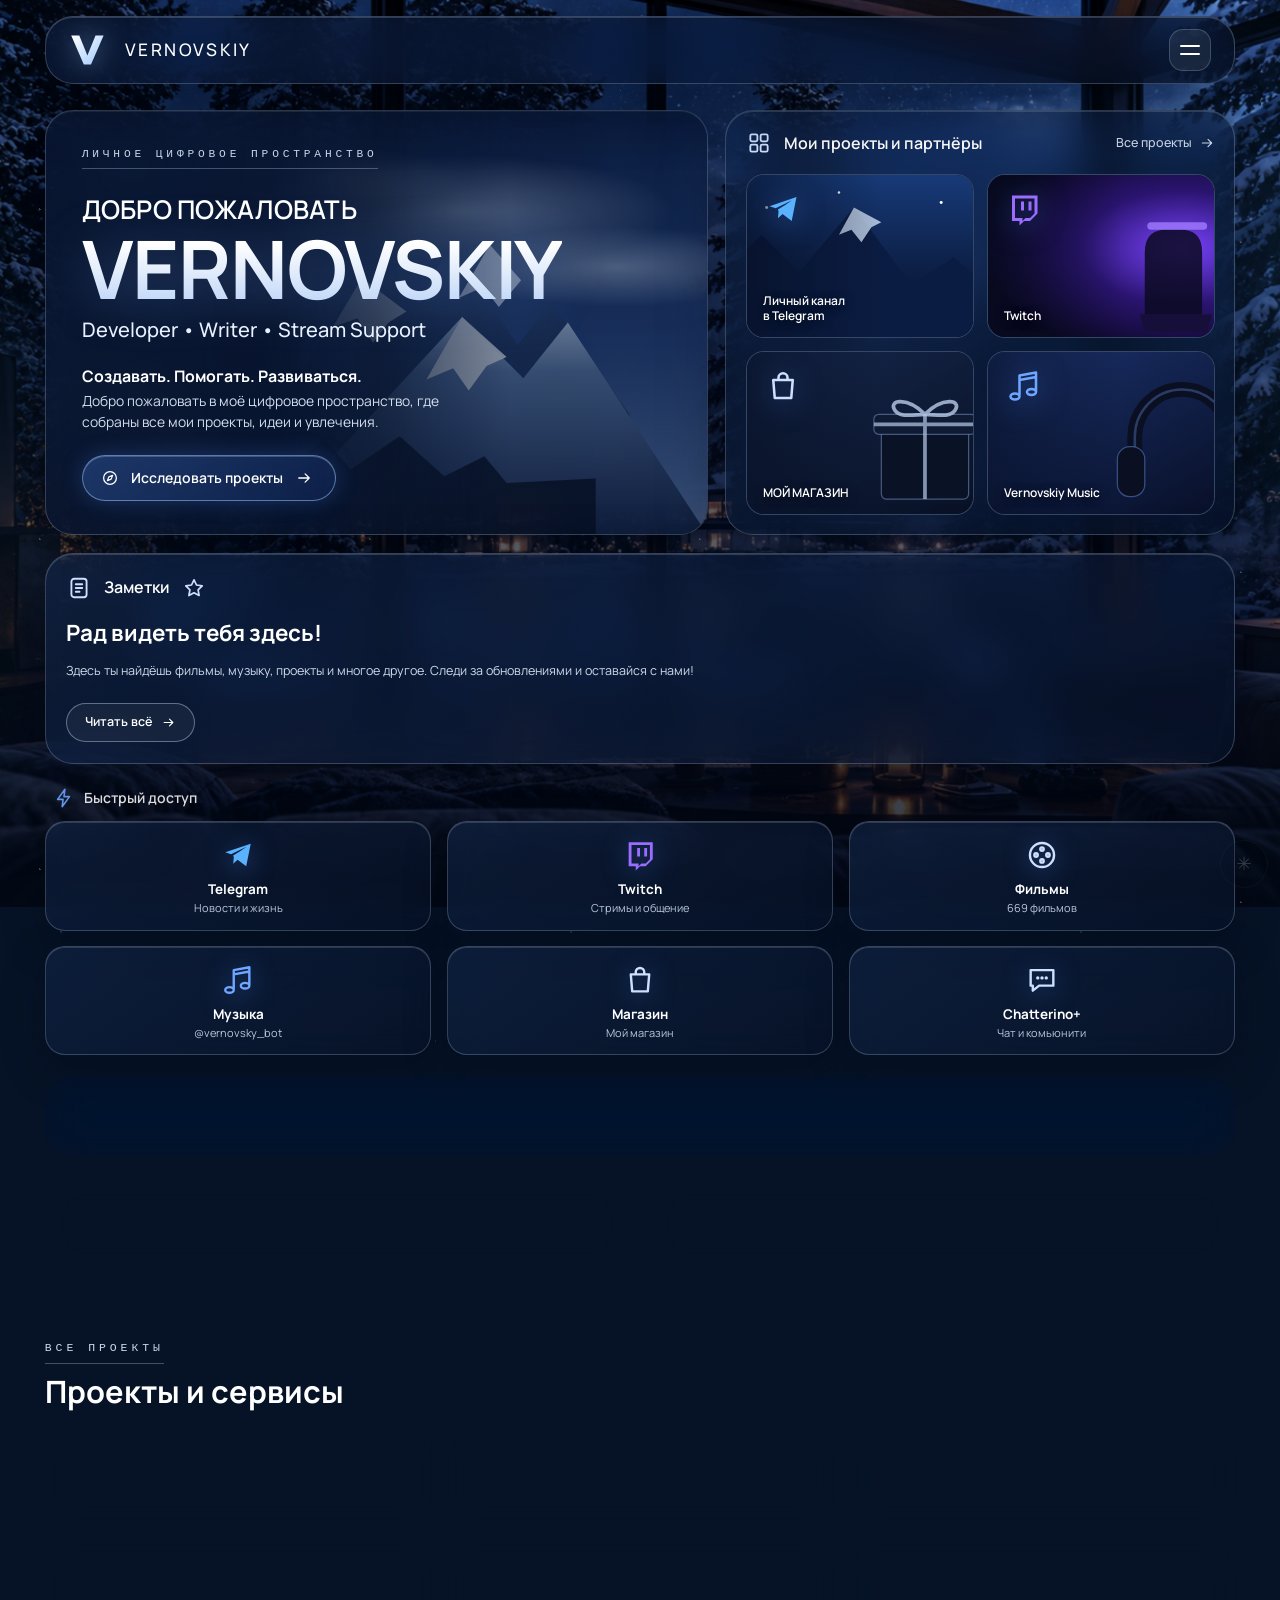
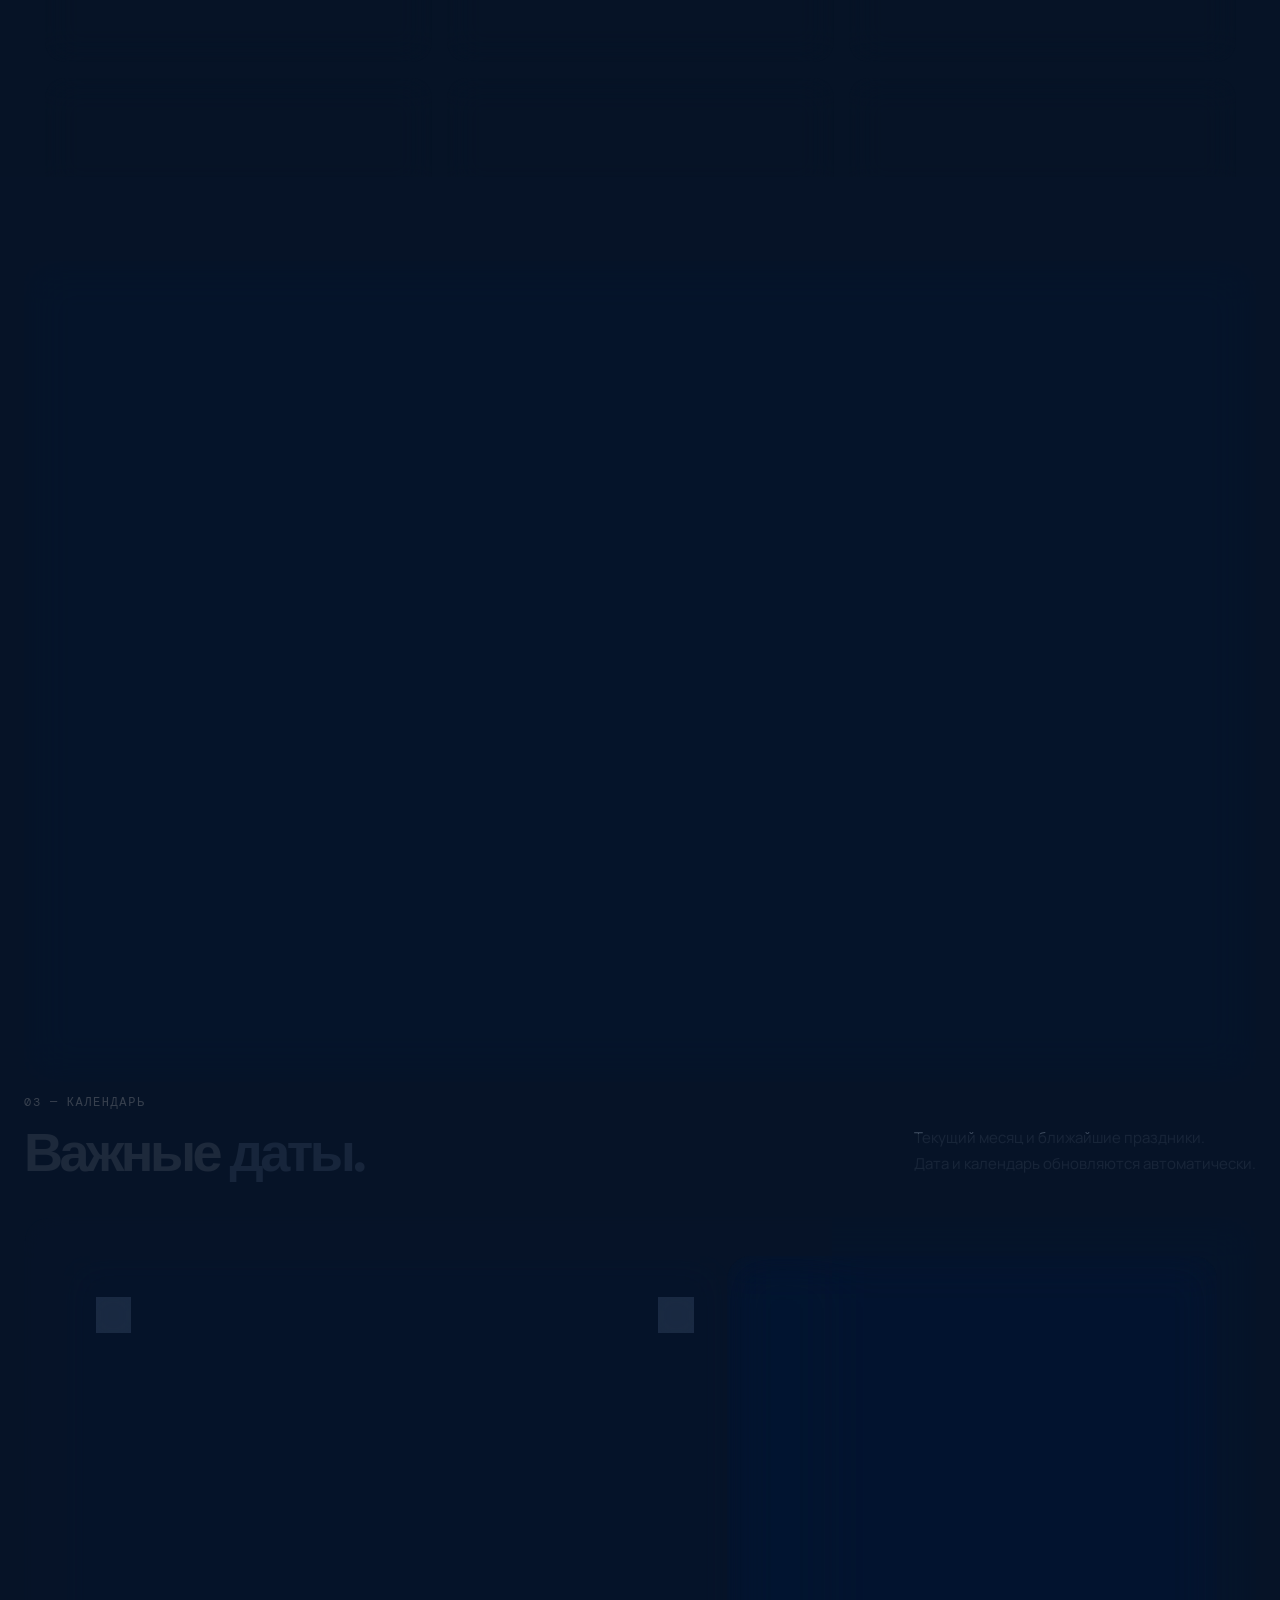
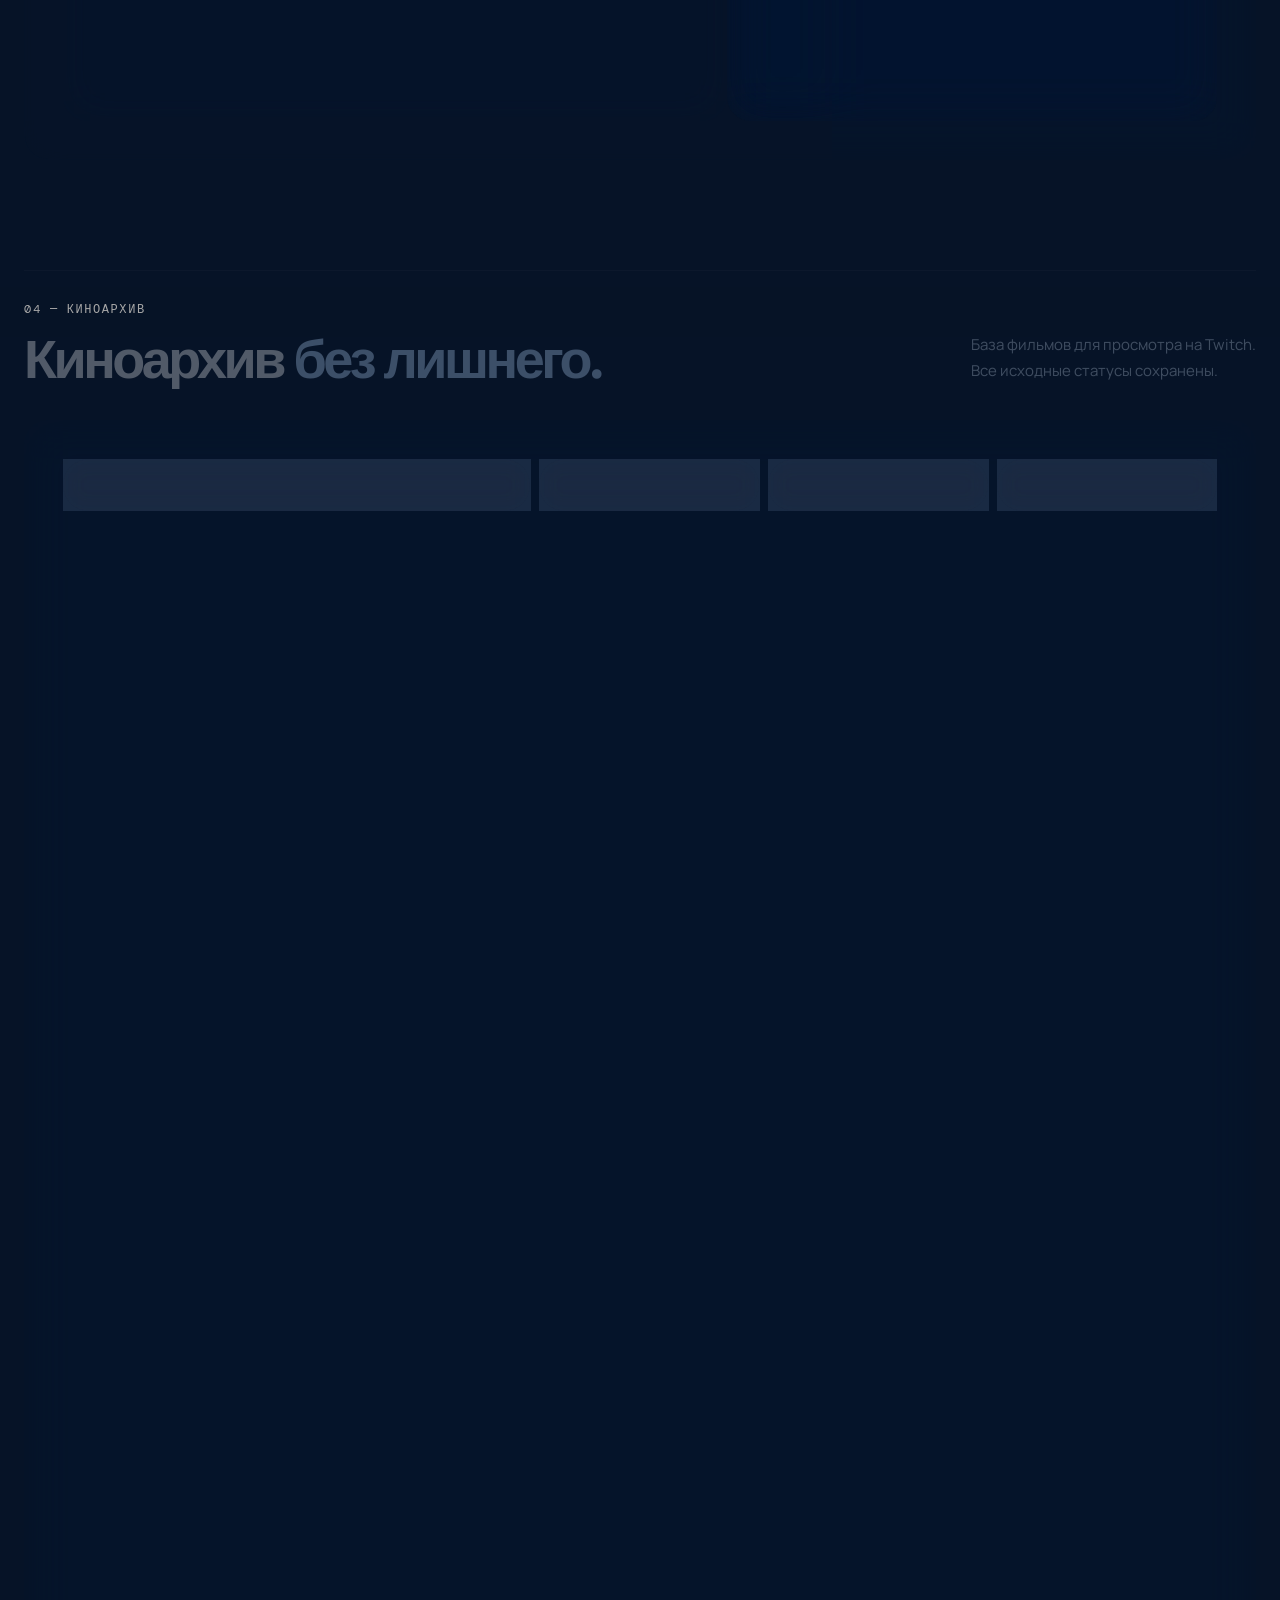
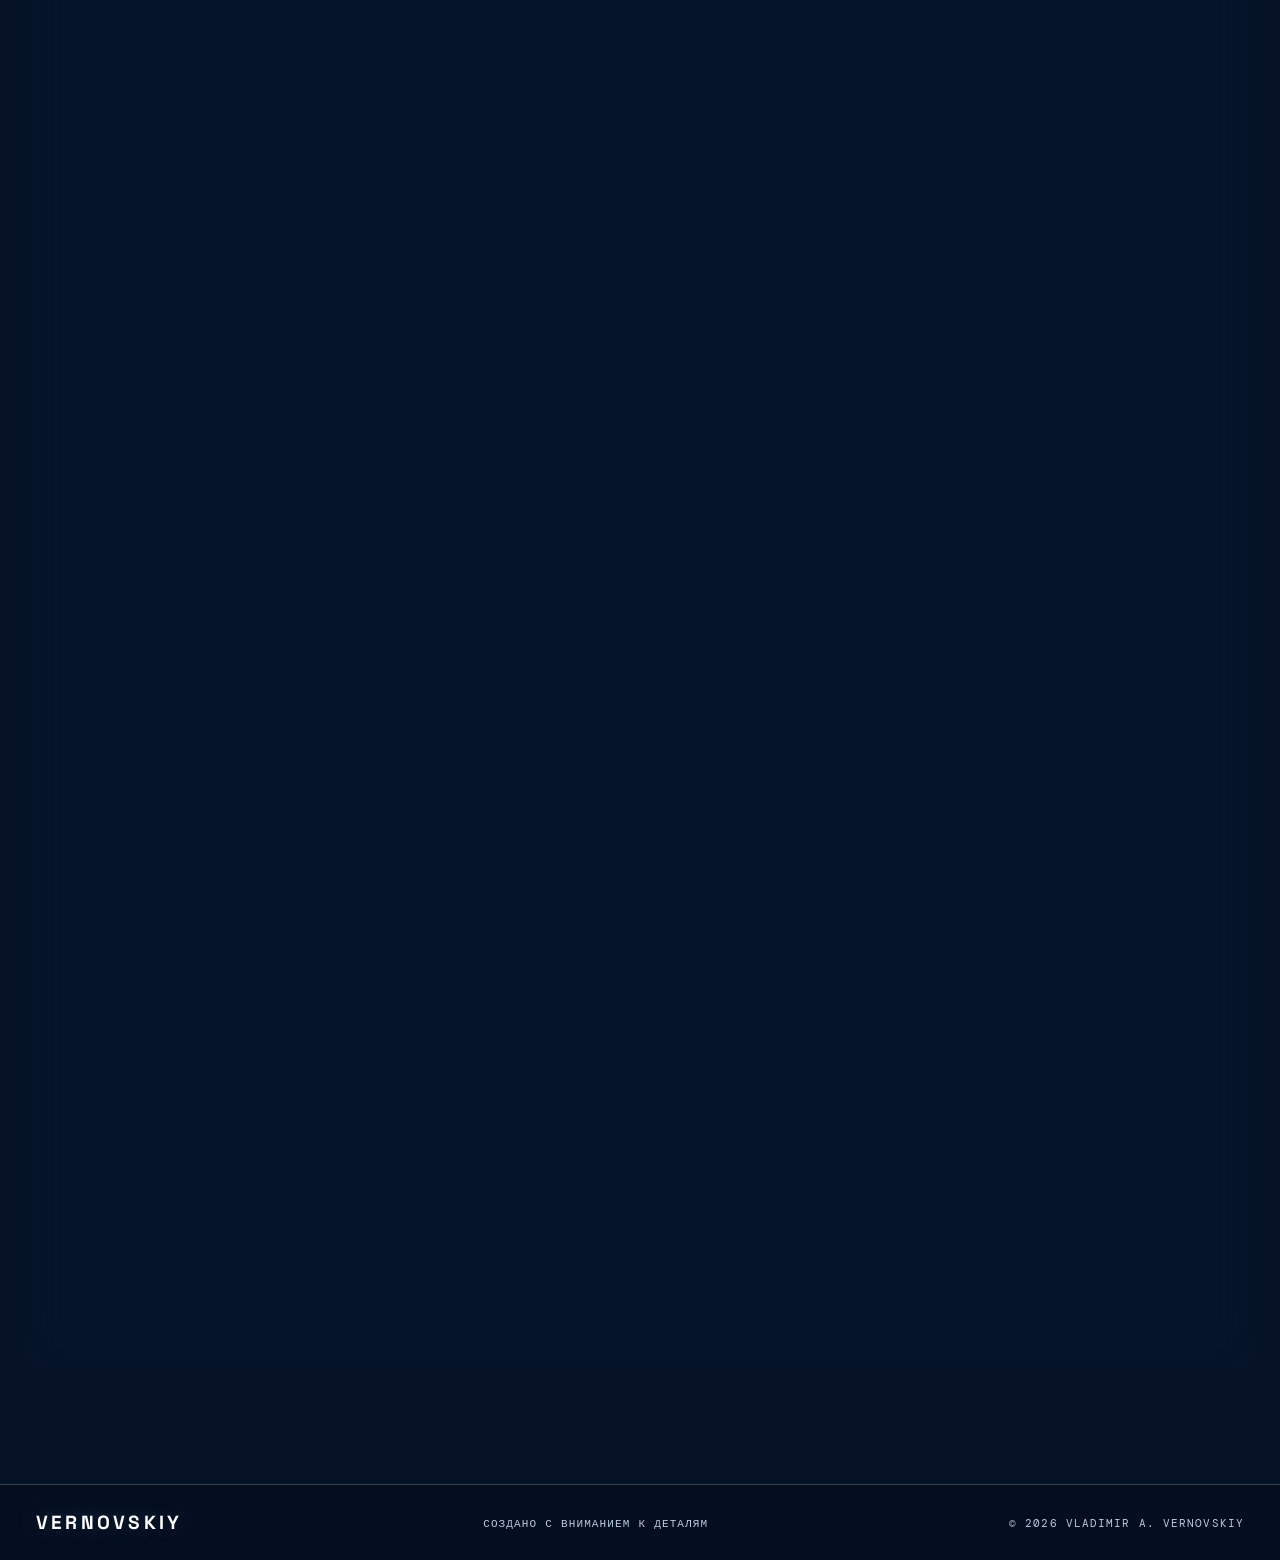
==== commit b82ee14b: "Add files via upload" ====
--- a/index.html
+++ b/index.html
@@ -1,29 +1,97 @@
 <!doctype html>
 <html lang="ru">
 <head>
-<meta charset="utf-8"><meta name="viewport" content="width=device-width,initial-scale=1"><meta name="theme-color" content="#12082e">
-<meta name="description" content="VERNOVSKIY — личное пространство Владимира Андреевича Верновского. Проекты, партнёры, фильмы, ссылки и актуальная информация.">
-<title>VERNOVSKIY® — Dark Cinema</title>
-<link rel="preconnect" href="https://fonts.googleapis.com"><link rel="preconnect" href="https://fonts.gstatic.com" crossorigin><link href="https://fonts.googleapis.com/css2?family=Manrope:wght@400;500;600;700;800&family=Space+Grotesk:wght@400;500;600;700&display=swap" rel="stylesheet"><link rel="stylesheet" href="style.css"><link rel="stylesheet" href="atmosphere.css"><link rel="stylesheet" href="violet.css"><script src="audio.js"></script><script src="nav.js"></script><script src="atmosphere.js"></script>
+<meta charset="utf-8"><meta name="viewport" content="width=device-width,initial-scale=1"><meta name="theme-color" content="#061326">
+<meta name="description" content="VERNOVSKIY — личное цифровое пространство VERNOVSKIY: проекты, музыка, киноархив, сервисы и новости.">
+<title>VERNOVSKIY — Digital Glass Experience</title>
+<link rel="preconnect" href="https://fonts.googleapis.com"><link rel="preconnect" href="https://fonts.gstatic.com" crossorigin><link href="https://fonts.googleapis.com/css2?family=Manrope:wght@400;500;600;700;800&family=Space+Grotesk:wght@400;500;600;700&display=swap" rel="stylesheet"><link rel="preload" as="image" href="glass-winter-room.png" fetchpriority="high"><link rel="stylesheet" href="style.css"><link rel="stylesheet" href="glass-experience.css"><link rel="stylesheet" href="glass-home.css"><script src="audio.js"></script><script src="nav.js"></script>
 </head>
 <body>
 <div class="cinema-glow glow-left" aria-hidden="true"></div><div class="cinema-glow glow-right" aria-hidden="true"></div>
-<header class="topbar"><a class="wordmark" href="#top" aria-label="VERNOVSKIY home"><span>VERNOVSKIY<span class="wordmark-dot">.</span></span></a><div class="world-clock" aria-label="Мировое время"><span class="clock-city">МОСКВА <b id="clock-msk">--:--</b><small id="date-msk">--.--</small></span><i></i><span class="clock-city">КИЕВ <b id="clock-ukr">--:--</b><small id="date-ukr">--.--</small></span><i></i><span class="clock-city">НЬЮ-ЙОРК <b id="clock-us">--:--</b><small id="date-us">--.--</small></span></div><button class="menu-toggle" id="menu-toggle" aria-label="Открыть меню"><span></span><span></span></button><nav id="nav"><a href="#projects">Проекты</a><a href="#about">Обо мне</a><a href="#films">Фильмы</a><a href="quiz/">Викторина</a><a href="mood/">Настроение</a><a href="news/">Что нового</a></nav><button class="ambient-toggle" id="ambient-toggle" type="button" aria-pressed="false" title="Включить атмосферный звук"><span class="sound-bars"><i></i><i></i><i></i></span><span id="ambient-label">Звук OFF</span></button></header>
+<header class="hx-top"><a class="hx-brand" href="#top" aria-label="VERNOVSKIY — наверх"><span class="hx-logo"><svg viewBox="0 0 48 40" aria-hidden="true"><defs><linearGradient id="vg" x1="0" y1="0" x2="1" y2="1"><stop offset="0" stop-color="#fff"/><stop offset="1" stop-color="#9fc8ff"/></linearGradient></defs><path d="M2 4h9l9 22L29 4h9L24 36h-8L2 4Z" fill="url(#vg)"/></svg></span><span class="hx-brand-name">VERNOVSKIY</span></a><button class="menu-toggle hx-menu" id="menu-toggle" aria-label="Открыть меню"><span></span><span></span></button><nav id="nav" class="hx-nav" aria-label="Основное меню"><a class="is-active" href="#top"><svg viewBox="0 0 24 24" aria-hidden="true" fill="none" stroke="currentColor" stroke-width="1.7" stroke-linecap="round" stroke-linejoin="round"><path d="M3.5 11 12 4l8.5 7M6 9.5V20h12V9.5M10 20v-6h4v6"/></svg><span>Главная</span></a><a href="#projects"><svg viewBox="0 0 24 24" aria-hidden="true" fill="none" stroke="currentColor" stroke-width="1.7" stroke-linecap="round" stroke-linejoin="round"><rect x="3.5" y="7" width="17" height="12" rx="2.5"/><path d="M8.5 7V5.5h7V7M3.5 12.5h17"/></svg><span>Мои проекты и партнёры</span></a><a href="#films"><svg viewBox="0 0 24 24" aria-hidden="true" fill="none" stroke="currentColor" stroke-width="1.7" stroke-linecap="round" stroke-linejoin="round"><circle cx="12" cy="12" r="8.5"/><circle cx="12" cy="7.8" r="1.2"/><circle cx="12" cy="16.2" r="1.2"/><circle cx="7.8" cy="12" r="1.2"/><circle cx="16.2" cy="12" r="1.2"/></svg><span>Фильмы</span></a><a href="https://t.me/vernovsky_bot" target="_blank" rel="noreferrer"><svg viewBox="0 0 24 24" aria-hidden="true" fill="none" stroke="currentColor" stroke-width="1.7" stroke-linecap="round" stroke-linejoin="round"><path d="M4 14v-2a8 8 0 0 1 16 0v2"/><rect x="3" y="14" width="4.5" height="6" rx="1.8"/><rect x="16.5" y="14" width="4.5" height="6" rx="1.8"/></svg><span>Музыка</span></a><a href="mood/"><svg viewBox="0 0 24 24" aria-hidden="true" fill="none" stroke="currentColor" stroke-width="1.7" stroke-linecap="round" stroke-linejoin="round"><circle cx="12" cy="12" r="8.5"/><path d="M8.5 14.5c1 1.5 2.2 2.2 3.5 2.2s2.5-.7 3.5-2.2M9 9.8h.01M15 9.8h.01"/></svg><span>Настроения</span></a><a href="quiz/"><svg viewBox="0 0 24 24" aria-hidden="true" fill="none" stroke="currentColor" stroke-width="1.7" stroke-linecap="round" stroke-linejoin="round"><rect x="3.5" y="5" width="17" height="12" rx="3"/><path d="M8 20.5l3-3.5M9.5 9.5h.01M12 9.5h.01M14.5 9.5h.01"/></svg><span>Квиз</span></a><a href="#about"><svg viewBox="0 0 24 24" aria-hidden="true" fill="none" stroke="currentColor" stroke-width="1.7" stroke-linecap="round" stroke-linejoin="round"><circle cx="12" cy="12" r="8.5"/><path d="M12 11v5M12 8h.01"/></svg><span>О нас</span></a></nav><div class="hx-clock" aria-label="Время и погода"><div class="hx-time"><svg viewBox="0 0 24 24" aria-hidden="true" fill="none" stroke="currentColor" stroke-width="1.7" stroke-linecap="round" stroke-linejoin="round" stroke-width="1.5"><circle cx="12" cy="12" r="9"/><path d="M12 6.5V12l3.5 2"/></svg><span><b id="clock-msk">--:--</b><small>MSK</small></span></div><i class="hx-sep"></i><div class="hx-weather" title="Санкт-Петербург"><svg viewBox="0 0 24 24" aria-hidden="true" fill="none" stroke="currentColor" stroke-width="1.7" stroke-linecap="round" stroke-linejoin="round" stroke-width="1.4"><path d="M12 2.5v19M4 7l16 10M20 7 4 17M9.5 4 12 6.5 14.5 4M9.5 20 12 17.5 14.5 20M3 9.5 6.5 10M3 14.5 6.5 14M21 9.5 17.5 10M21 14.5 17.5 14"/></svg><span id="hx-temp" hidden></span></div></div><div class="hx-hidden-clocks" hidden><small id="date-msk"></small><b id="clock-ukr"></b><small id="date-ukr"></small><b id="clock-us"></b><small id="date-us"></small></div></header>
 <main id="top">
-<section class="hero section-wrap"><div class="hero-backdrop" aria-hidden="true"><div class="hero-moon"></div><div class="hero-architecture"></div><div class="hero-scanline"></div></div><div class="hero-copy"><div class="eyebrow"><span class="live-dot"></span> НЕЗАВИСИМОЕ ЦИФРОВОЕ ПРОСТРАНСТВО <span class="eyebrow-line"></span><span id="today-date">--</span></div><p class="hero-pretitle">ВЛАДИМИР ВЕРНОВСКИЙ ПРЕДСТАВЛЯЕТ</p><h1>У КАЖДОЙ<br>ИДЕИ ЕСТЬ <span>СВОЯ</span><br><em>ИСТОРИЯ.</em></h1><p class="hero-lead">Личное цифровое пространство Владимира Верновского: проекты, музыка, фильмы и сервисы в одном месте.</p><div class="hero-actions"><a class="button button-light" href="#projects">Исследовать мир <span class="arrow-icon" aria-hidden="true">↗</span></a><a class="text-link" href="#films">Перейти к фильмам <span>↓</span></a></div><div class="hero-meta"><span>НЕЗАВИСИМЫЙ ПРОЕКТ / С 2026</span><span>САНКТ-ПЕТЕРБУРГ · В СЕТИ</span></div></div><div class="hero-art cinema-art" aria-label="Ночной кинематографичный городской пейзаж"><div class="hero-art-caption"><span>КАДР 001</span><span>САНКТ-ПЕТЕРБУРГ / ПОСЛЕ ЗАКАТА</span></div></div><div class="hero-bottom"><span>СОЗДАНО В ТЕМНОТЕ</span><span class="scroll-indicator"><span></span> ЛИСТАЙТЕ, ЧТОБЫ УЗНАТЬ</span><span>© 2026 VERNOVSKIY</span></div></section>
-<section class="cinema-note section-wrap" aria-label="Кинематографичная заметка"><div class="cinema-note-card"><div class="note-image"><span class="note-image-label">КАДР 001 / НОЧНОЙ ГОРОД</span></div><div class="note-copy"><div class="eyebrow"><span class="orange-dot"></span> КИНЕМАТОГРАФИЧНАЯ ВЕРСИЯ</div><h2>Мой мир.<br><span>Мои правила.</span></h2><p>Цифровое пространство, где проекты, визуальные истории и идеи обретают собственный характер.</p><div class="note-bottom"><span>VERNOVSKIY® / ЛИЧНЫЙ АРХИВ</span><span>01 — 04 / 2026</span></div></div></div></section>
-<section class="ticker-section section-wrap" aria-label="Навигация по сайту"><div class="ticker-label">МОЁ ПРОСТРАНСТВО</div><div class="ticker-track"><span>ПРОЕКТЫ</span><b>✳</b><span>ЦИФРОВОЕ ТВОРЧЕСТВО</span><b>✳</b><span>КИНО</span><b>✳</b><span>МУЗЫКА</span><b>✳</b><span>СЕРВИСЫ</span><b>✳</b><span>ПРОЕКТЫ</span><b>✳</b><span>ЦИФРОВОЕ ТВОРЧЕСТВО</span></div></section><section class="section-wrap projects-section" id="projects"><div class="section-heading"><div><div class="eyebrow">01 — ПРОЕКТЫ И ПАРТНЁРЫ</div><h2>Мои <span>проекты и партнёры.</span></h2></div><p>Мои сервисы, площадки<br>и партнёры собраны в одном месте.</p></div><div class="project-grid">
-<a class="project-card card-feature" href="https://t.me/vernovskyy" target="_blank" rel="noreferrer"><span class="card-number">01</span><span class="project-icon brand-icon telegram-icon" aria-label="Telegram"><svg viewBox="0 0 24 24" aria-hidden="true"><path d="m21 4-3.2 16-6.1-4.7-3.1 2.9.6-5.8L18 6.2 7.1 11.5 3 10.1 21 4ZM8.6 12.4l6.9-4.3-5.5 5.3-.2 2.4-1.2-3.4Z" fill="currentColor"/></svg></span><div class="project-content"><span class="card-kicker">КАНАЛ / TELEGRAM</span><h3>Личный канал</h3><p>Мысли, новости и то, что остаётся за кадром.</p><span class="card-link">Открыть канал <b>↗</b></span></div><span class="card-orbit"></span></a>
-<a class="project-card" href="https://twitch.tv/vernovsky" target="_blank" rel="noreferrer"><span class="card-number">02</span><span class="project-icon brand-icon twitch-icon" aria-label="Twitch"><svg viewBox="0 0 24 24" aria-hidden="true"><path d="M4 3h17v12l-5 5h-4l-3 3v-3H4V3Zm2 2v13h5v2l2-2h3l3-3V5H6Zm4 2h2v6h-2V7Zm5 0h2v6h-2V7Z" fill="currentColor"/></svg></span><div class="project-content"><span class="card-kicker">ЭФИРЫ / TWITCH</span><h3>Twitch</h3><p>Стримы, игровые моменты и эфиры.</p><span class="card-link">Перейти <b>↗</b></span></div></a>
-<a class="project-card" href="https://www.instagram.com/vernovskyy/" target="_blank" rel="noreferrer"><span class="card-number">03</span><span class="project-icon brand-icon instagram-icon" aria-label="Instagram"><svg viewBox="0 0 24 24" aria-hidden="true"><rect x="3" y="3" width="18" height="18" rx="5" fill="none" stroke="currentColor" stroke-width="2"/><circle cx="12" cy="12" r="4" fill="none" stroke="currentColor" stroke-width="2"/><circle cx="17.5" cy="6.7" r="1.2" fill="currentColor"/></svg></span><div class="project-content"><span class="card-kicker">СОЦСЕТЬ / INSTAGRAM</span><h3>Instagram</h3><p>Кадры, настроение и визуальные истории.</p><span class="card-link">@vernovskyy <b>↗</b></span></div></a>
-<div class="partner-slot"><a class="partner-token" href="https://libertyuc.shop/" target="_blank" rel="noopener noreferrer" aria-label="Магазин партнёра — Liberty shop (откроется в новой вкладке)"><span class="pt-stage" aria-hidden="true"><span class="pt-face"></span><span class="pt-art"></span><span class="pt-sheen"></span></span><span class="pt-cap"><span class="pt-kicker">04 — ПАРТНЁР / МАГАЗИН</span><span class="pt-title">Магазин партнёра <b>↗</b></span></span></a></div>
-<a class="project-card" href="https://t.me/vernovsky_bot" target="_blank" rel="noreferrer"><span class="card-number">05</span><span class="project-icon brand-icon" aria-label="Music"><svg viewBox="0 0 24 24" aria-hidden="true"><path d="M9 18V5l11-2v13M9 8l11-2M6 21a3 2 0 1 0 0-4 3 2 0 0 0 0 4Zm11-3a3 2 0 1 0 0-4 3 2 0 0 0 0 4Z" fill="none" stroke="currentColor" stroke-width="1.7" stroke-linecap="round" stroke-linejoin="round"/></svg></span><div class="project-content"><span class="card-kicker">МУЗЫКА / СЕРВИС</span><h3>Vernovskiy Music</h3><p>Музыкальный сервис в удобном формате.</p><span class="card-link">Запустить <b>↗</b></span></div></a>
-<a class="project-card" href="https://chat.eblo.id/" target="_blank" rel="noreferrer"><span class="card-number">06</span><span class="project-icon brand-icon" aria-label="Chatterino Plus"><svg viewBox="0 0 24 24" aria-hidden="true"><path d="M4 4h16v12H9l-5 4V4Zm5 4v4m6-4v4M8 14h8" fill="none" stroke="currentColor" stroke-width="1.7" stroke-linecap="round" stroke-linejoin="round"/></svg></span><div class="project-content"><span class="card-kicker">СООБЩЕСТВО / ЧАТ</span><h3>Chatterino +</h3><p>Инструменты и дополнительные возможности для чата.</p><span class="card-link">Открыть <b>↗</b></span></div></a>
-<a class="project-card" href="https://eblo.id/" target="_blank" rel="noreferrer"><span class="card-number">07</span><span class="project-icon brand-icon" aria-label="Eblo ID"><svg viewBox="0 0 24 24" aria-hidden="true"><circle cx="12" cy="12" r="9" fill="none" stroke="currentColor" stroke-width="1.7"/><path d="M7 12h10M12 7v10" stroke="currentColor" stroke-width="1.7" stroke-linecap="round"/></svg></span><div class="project-content"><span class="card-kicker">ПЛАТФОРМА / EBLO ID</span><h3>EBLO ID</h3><p>Отдельная площадка в моей цифровой экосистеме.</p><span class="card-link">Перейти <b>↗</b></span></div></a>
-<a class="project-card" href="mailto:vernovskyy@yandex.ru"><span class="card-number">08</span><span class="project-icon brand-icon" aria-label="E-mail"><svg viewBox="0 0 24 24" aria-hidden="true"><rect x="3" y="5" width="18" height="14" rx="2" fill="none" stroke="currentColor" stroke-width="1.7"/><path d="m4 7 8 6 8-6" fill="none" stroke="currentColor" stroke-width="1.7" stroke-linecap="round"/></svg></span><div class="project-content"><span class="card-kicker">КОНТАКТЫ / ПОЧТА</span><h3>Связаться</h3><p>Для предложений, сотрудничества и рабочих вопросов.</p><span class="card-link">Написать письмо <b>↗</b></span></div></a>
-<a class="project-card" href="https://t.me/vernovskiy" target="_blank" rel="noreferrer"><span class="card-number">09</span><span class="project-icon brand-icon"><svg viewBox="0 0 24 24" aria-hidden="true"><circle cx="12" cy="12" r="8" fill="none" stroke="currentColor" stroke-width="1.7"/><circle cx="12" cy="12" r="3" fill="none" stroke="currentColor" stroke-width="1.7"/></svg></span><div class="project-content"><span class="card-kicker">ПРОФИЛЬ / СОЦСЕТЬ</span><h3>Профиль</h3><p>Публичная точка входа в мои проекты.</p><span class="card-link">@vernovskiy <b>↗</b></span></div></a>
-</div></section>
-<section class="about-section section-wrap" id="about"><div class="about-visual"><div class="about-image-frame"><img src="owner.jpg" alt="Владимир Верновский" loading="lazy"><div class="image-overlay"></div><span class="image-tag">VLADIMIR A. VERNOVSKIY</span></div><div class="about-stamp">V<span>®</span></div></div><div class="about-copy"><div class="eyebrow">02 — ОБ АВТОРЕ</div><h2>Не просто имя.<br><span>Это направление.</span></h2><p>Меня зовут Владимир Андреевич Верновский. Я писатель и создатель цифровых проектов. Работаю с текстами, визуальной подачей, сайтами, игровым контентом и сервисами — собираю идеи в цельные истории и продукты. Люблю, когда у идеи есть характер, у дизайна — логика, а у результата — смысл.</p><p>VERNOVSKIY — личная экосистема проектов, в которой важны самостоятельность, внимание к деталям и постоянное движение вперёд.</p><div class="about-facts"><div><strong>01</strong><span>Свой подход</span></div><div><strong>∞</strong><span>Идей в работе</span></div><div><strong>2026</strong><span>Новая глава</span></div></div><a class="text-link" href="mailto:vernovskyy@yandex.ru">Открыт к предложениям <span>↗</span></a></div></section>
+
+<section class="hx-home" id="home">
+  <div class="glass-dashboard-bg" aria-hidden="true"></div>
+  <div class="hx-grid">
+    <article class="hx-card hx-hero"><svg class="hx-hero-art" viewBox="0 0 640 380" preserveAspectRatio="xMaxYMax slice" aria-hidden="true"><defs><linearGradient id="hs" x1="0" y1="0" x2="0" y2="1"><stop offset="0" stop-color="#0b1c3f"/><stop offset=".55" stop-color="#27457e"/><stop offset="1" stop-color="#5f7fb0"/></linearGradient><linearGradient id="hm" x1="0" y1="0" x2="0" y2="1"><stop offset="0" stop-color="#b9cde8"/><stop offset=".25" stop-color="#5b7aa8"/><stop offset="1" stop-color="#14264a"/></linearGradient><linearGradient id="hm2" x1="0" y1="0" x2="0" y2="1"><stop offset="0" stop-color="#2d4a7c"/><stop offset="1" stop-color="#0a1632"/></linearGradient><radialGradient id="hc" cx=".5" cy=".5" r=".5"><stop offset="0" stop-color="#cfe0f7" stop-opacity=".55"/><stop offset="1" stop-color="#cfe0f7" stop-opacity="0"/></radialGradient></defs><rect width="640" height="380" fill="url(#hs)"/><ellipse cx="420" cy="90" rx="190" ry="50" fill="url(#hc)"/><ellipse cx="560" cy="140" rx="150" ry="36" fill="url(#hc)"/><ellipse cx="300" cy="60" rx="120" ry="28" fill="url(#hc)" opacity=".6"/><path d="M180 380 330 150l40 40 40-70 60 90 30-38 70 100 20 108H180Z" fill="url(#hm2)" opacity=".9"/><path d="M330 150l-26 44 22-8 14 22 14-18 16-10-40-30Zm115-30-28 48 22-10 14 18 20-24-28-32Z" fill="#dce8f8" opacity=".85"/><path d="M240 380 420 185l55 55 40-50 125 190H240Z" fill="url(#hm)"/><path d="M420 185l-32 56 24-10 14 20 16-22 18-8-40-36Z" fill="#eef4fc" opacity=".9"/><path d="M0 380V318l30-22 18 22 26-34 22 34 28-26 20 24 30-30 20 32 40-26 30 30 32-28 24 28 44-30 40 36 36-18 20 24 80-4v50Z" fill="#071122" opacity=".88"/></svg><div class="hx-hero-in">
+      <p class="hx-kicker">ЛИЧНОЕ ЦИФРОВОЕ ПРОСТРАНСТВО</p>
+      <p class="hx-welcome">ДОБРО ПОЖАЛОВАТЬ</p>
+      <h1>VERNOVSKIY</h1>
+      <p class="hx-role">Developer • Writer • Stream Support</p>
+      <p class="hx-slogan">Создавать. Помогать. Развиваться.</p>
+      <p class="hx-intro">Добро пожаловать в моё цифровое пространство, где собраны все мои проекты, идеи и увлечения.</p>
+      <a class="hx-cta" href="#projects"><svg viewBox="0 0 24 24" aria-hidden="true" fill="none" stroke="currentColor" stroke-width="1.7" stroke-linecap="round" stroke-linejoin="round"><circle cx="12" cy="12" r="8.5"/><path d="m15.5 8.5-2 5-5 2 2-5 5-2Z"/></svg><span>Исследовать проекты</span><svg viewBox="0 0 24 24" aria-hidden="true" fill="none" stroke="currentColor" stroke-width="1.7" stroke-linecap="round" stroke-linejoin="round"><path d="M5 12h14M13.5 6.5 19 12l-5.5 5.5"/></svg></a>
+      <span class="hx-hidden-date" id="today-date" hidden></span>
+    </div></article>
+    <section class="hx-card hx-projects" id="projects">
+      <div class="hx-card-head"><span class="hx-head-title"><svg viewBox="0 0 24 24" aria-hidden="true" fill="none" stroke="currentColor" stroke-width="1.7" stroke-linecap="round" stroke-linejoin="round"><rect x="4" y="4" width="6.5" height="6.5" rx="1.4"/><rect x="13.5" y="4" width="6.5" height="6.5" rx="1.4"/><rect x="4" y="13.5" width="6.5" height="6.5" rx="1.4"/><rect x="13.5" y="13.5" width="6.5" height="6.5" rx="1.4"/></svg><span>Мои проекты и партнёры</span></span><a class="hx-head-link" href="#all-projects"><span>Все проекты</span><svg viewBox="0 0 24 24" aria-hidden="true" fill="none" stroke="currentColor" stroke-width="1.7" stroke-linecap="round" stroke-linejoin="round"><path d="M5 12h14M13.5 6.5 19 12l-5.5 5.5"/></svg></a></div>
+      <div class="hx-pgrid">
+        <a class="hx-pc" href="https://t.me/vernovskyy" target="_blank" rel="noreferrer"><svg class="hx-pc-art" viewBox="0 0 230 130" preserveAspectRatio="xMidYMid slice" aria-hidden="true"><defs><linearGradient id="pa1" x1="0" y1="0" x2="0" y2="1"><stop offset="0" stop-color="#173a78"/><stop offset="1" stop-color="#050d22"/></linearGradient></defs><rect width="230" height="130" fill="url(#pa1)"/><path d="M0 130V82l36-34 30 30 44-52 46 62 34-22 40 34v50Z" fill="#0b1c42"/><path d="M110 26l-12 22 10-4 8 10 8-12 8-4-22-12Z" fill="#cfe0f7" opacity=".8"/><circle cx="40" cy="26" r="1.2" fill="#fff"/><circle cx="98" cy="14" r="1" fill="#fff"/><circle cx="180" cy="22" r="1.2" fill="#fff"/></svg><span class="hx-pc-icon hx-tg"><svg viewBox="0 0 24 24" aria-hidden="true"><path d="m21 4-3.2 16-6.1-4.7-3.1 2.9.6-5.8L18 6.2 7.1 11.5 3 10.1 21 4ZM8.6 12.4l6.9-4.3-5.5 5.3-.2 2.4-1.2-3.4Z" fill="currentColor"/></svg></span><span class="hx-pc-label">Личный канал<br>в Telegram</span></a>
+        <a class="hx-pc" href="https://twitch.tv/vernovsky" target="_blank" rel="noreferrer"><svg class="hx-pc-art" viewBox="0 0 230 130" preserveAspectRatio="xMidYMid slice" aria-hidden="true"><defs><radialGradient id="pa2" cx=".78" cy=".45" r=".7"><stop offset="0" stop-color="#7a43ff"/><stop offset=".5" stop-color="#2a1470"/><stop offset="1" stop-color="#0a0720"/></radialGradient></defs><rect width="230" height="130" fill="url(#pa2)"/><path d="M150 112V62q0-16 14-18h18q14 2 14 18v50Z" fill="#0b0a22" opacity=".85"/><path d="M146 112h58l-4 14h-50Z" fill="#150f3a"/><rect x="152" y="38" width="48" height="6" rx="3" fill="#a07bff" opacity=".8"/></svg><span class="hx-pc-icon hx-tw"><svg viewBox="0 0 24 24" aria-hidden="true"><path d="M4 3h17v12l-5 5h-4l-3 3v-3H4V3Zm2 2v13h5v2l2-2h3l3-3V5H6Zm4 2h2v6h-2V7Zm5 0h2v6h-2V7Z" fill="currentColor"/></svg></span><span class="hx-pc-label">Twitch</span></a>
+        <a class="hx-pc" href="https://t.me/Vernouc_bot" target="_blank" rel="noreferrer"><svg class="hx-pc-art" viewBox="0 0 230 130" preserveAspectRatio="xMidYMid slice" aria-hidden="true"><defs><linearGradient id="pa3" x1="0" y1="0" x2="1" y2="1"><stop offset="0" stop-color="#17294f"/><stop offset="1" stop-color="#070f22"/></linearGradient></defs><rect width="230" height="130" fill="url(#pa3)"/><rect x="132" y="62" width="70" height="56" rx="4" fill="#0a1226" stroke="#6f86b3" stroke-opacity=".6"/><rect x="126" y="50" width="82" height="16" rx="4" fill="#0f1a35" stroke="#6f86b3" stroke-opacity=".6"/><path d="M167 50v68M126 58h82" stroke="#b8cbe8" stroke-opacity=".7" stroke-width="3"/><path d="M167 50c-14-14-30-12-24-3 4 6 16 3 24 3Zm0 0c14-14 30-12 24-3-4 6-16 3-24 3Z" fill="none" stroke="#b8cbe8" stroke-opacity=".8" stroke-width="3"/></svg><span class="hx-pc-icon"><svg viewBox="0 0 24 24" aria-hidden="true" fill="none" stroke="currentColor" stroke-width="1.7" stroke-linecap="round" stroke-linejoin="round"><path d="M5.5 8h13l-1 12h-11l-1-12Zm3.5 0V6.5a3 3 0 0 1 6 0V8"/></svg></span><span class="hx-pc-label">МОЙ МАГАЗИН</span></a>
+        <a class="hx-pc" href="https://t.me/vernovsky_bot" target="_blank" rel="noreferrer"><svg class="hx-pc-art" viewBox="0 0 230 130" preserveAspectRatio="xMidYMid slice" aria-hidden="true"><defs><linearGradient id="pa4" x1="0" y1="0" x2="1" y2="1"><stop offset="0" stop-color="#1c3470"/><stop offset="1" stop-color="#070d24"/></linearGradient></defs><rect width="230" height="130" fill="url(#pa4)"/><path d="M142 90V68a38 38 0 0 1 76 0v22" fill="none" stroke="#0a1022" stroke-width="12" stroke-linecap="round"/><path d="M142 90V68a38 38 0 0 1 76 0v22" fill="none" stroke="#4a68a8" stroke-opacity=".5" stroke-width="2" stroke-linecap="round"/><rect x="128" y="76" width="22" height="40" rx="10" fill="#0a1022" stroke="#4a68a8" stroke-opacity=".7"/><rect x="210" y="76" width="22" height="40" rx="10" fill="#0a1022" stroke="#4a68a8" stroke-opacity=".7"/></svg><span class="hx-pc-icon hx-mu"><svg viewBox="0 0 24 24" aria-hidden="true" fill="none" stroke="currentColor" stroke-width="1.7" stroke-linecap="round" stroke-linejoin="round"><path d="M9 18V5l11-2v13M9 8l11-2M6 21a3 2 0 1 0 0-4 3 2 0 0 0 0 4Zm11-3a3 2 0 1 0 0-4 3 2 0 0 0 0 4Z"/></svg></span><span class="hx-pc-label">Vernovskiy Music</span></a>
+      </div>
+    </section>
+    <aside class="hx-card hx-notes">
+      <div class="hx-card-head"><span class="hx-head-title"><svg viewBox="0 0 24 24" aria-hidden="true" fill="none" stroke="currentColor" stroke-width="1.7" stroke-linecap="round" stroke-linejoin="round"><rect x="5" y="3.5" width="14" height="17" rx="2.5"/><path d="M9 8.5h6M9 12h6M9 15.5h3.5"/></svg><span>Заметки</span></span><span class="hx-star"><svg viewBox="0 0 24 24" aria-hidden="true" fill="none" stroke="currentColor" stroke-width="1.7" stroke-linecap="round" stroke-linejoin="round"><path d="m12 3.8 2.5 5.2 5.7.8-4.1 4 1 5.7L12 16.8 6.9 19.5l1-5.7-4.1-4 5.7-.8L12 3.8Z"/></svg></span></div>
+      <h2>Рад видеть тебя здесь!</h2>
+      <p>Здесь ты найдёшь фильмы, музыку, проекты и многое другое. Следи за обновлениями и оставайся с нами!</p>
+      <a class="hx-btn-out" href="news/"><span>Читать всё</span><svg viewBox="0 0 24 24" aria-hidden="true" fill="none" stroke="currentColor" stroke-width="1.7" stroke-linecap="round" stroke-linejoin="round"><path d="M5 12h14M13.5 6.5 19 12l-5.5 5.5"/></svg></a>
+    </aside>
+  </div>
+  <section class="hx-quick" id="quick-access">
+    <h3 class="hx-quick-head"><svg viewBox="0 0 24 24" aria-hidden="true" fill="none" stroke="currentColor" stroke-width="1.7" stroke-linecap="round" stroke-linejoin="round" stroke-width="1.5"><path d="M13 2.5 5 13.5h6l-1 8 8-11h-6l1-8Z"/></svg><span>Быстрый доступ</span></h3>
+    <div class="hx-qgrid">
+      <a class="hx-q" href="https://t.me/vernovskyy" target="_blank" rel="noreferrer"><span class="hx-q-icon hx-tg"><svg viewBox="0 0 24 24" aria-hidden="true"><path d="m21 4-3.2 16-6.1-4.7-3.1 2.9.6-5.8L18 6.2 7.1 11.5 3 10.1 21 4ZM8.6 12.4l6.9-4.3-5.5 5.3-.2 2.4-1.2-3.4Z" fill="currentColor"/></svg></span><b>Telegram</b><small>Новости и жизнь</small></a>
+      <a class="hx-q" href="https://twitch.tv/vernovsky" target="_blank" rel="noreferrer"><span class="hx-q-icon hx-tw"><svg viewBox="0 0 24 24" aria-hidden="true"><path d="M4 3h17v12l-5 5h-4l-3 3v-3H4V3Zm2 2v13h5v2l2-2h3l3-3V5H6Zm4 2h2v6h-2V7Zm5 0h2v6h-2V7Z" fill="currentColor"/></svg></span><b>Twitch</b><small>Стримы и общение</small></a>
+      <a class="hx-q" href="#films"><span class="hx-q-icon"><svg viewBox="0 0 24 24" aria-hidden="true" fill="none" stroke="currentColor" stroke-width="1.7" stroke-linecap="round" stroke-linejoin="round"><circle cx="12" cy="12" r="8.5"/><circle cx="12" cy="7.8" r="1.2"/><circle cx="12" cy="16.2" r="1.2"/><circle cx="7.8" cy="12" r="1.2"/><circle cx="16.2" cy="12" r="1.2"/></svg></span><b>Фильмы</b><small id="hx-film-total">Киноархив</small></a>
+      <a class="hx-q" href="https://t.me/vernovsky_bot" target="_blank" rel="noreferrer"><span class="hx-q-icon hx-mu"><svg viewBox="0 0 24 24" aria-hidden="true" fill="none" stroke="currentColor" stroke-width="1.7" stroke-linecap="round" stroke-linejoin="round"><path d="M9 18V5l11-2v13M9 8l11-2M6 21a3 2 0 1 0 0-4 3 2 0 0 0 0 4Zm11-3a3 2 0 1 0 0-4 3 2 0 0 0 0 4Z"/></svg></span><b>Музыка</b><small>@vernovsky_bot</small></a>
+      <a class="hx-q" href="https://t.me/Vernouc_bot" target="_blank" rel="noreferrer"><span class="hx-q-icon"><svg viewBox="0 0 24 24" aria-hidden="true" fill="none" stroke="currentColor" stroke-width="1.7" stroke-linecap="round" stroke-linejoin="round"><path d="M5.5 8h13l-1 12h-11l-1-12Zm3.5 0V6.5a3 3 0 0 1 6 0V8"/></svg></span><b>Магазин</b><small>Мой магазин</small></a>
+      <a class="hx-q" href="https://chat.eblo.id/" target="_blank" rel="noreferrer"><span class="hx-q-icon"><svg viewBox="0 0 24 24" aria-hidden="true" fill="none" stroke="currentColor" stroke-width="1.7" stroke-linecap="round" stroke-linejoin="round"><path d="M4 5h16v11H10l-4.5 3.5V16H4V5Z"/><path d="M9 10.5h.01M12 10.5h.01M15 10.5h.01" stroke-width="2.4"/></svg></span><b>Chatterino+</b><small>Чат и комьюнити</small></a>
+    </div>
+  </section>
+  <div class="hx-player" aria-label="Музыкальное сопровождение сайта">
+    <div class="hx-track"><span class="hx-cover" aria-hidden="true"><svg viewBox="0 0 64 64"><defs><radialGradient id="cv" cx=".5" cy=".42" r=".6"><stop offset="0" stop-color="#cfe6ff"/><stop offset=".25" stop-color="#6aa4ff"/><stop offset="1" stop-color="#0b1840"/></radialGradient></defs><rect width="64" height="64" fill="#0a1636"/><circle cx="32" cy="28" r="22" fill="url(#cv)" opacity=".9"/><circle cx="32" cy="27" r="9" fill="#f4faff"/><path d="M0 64V50l14-8 12 8 14-10 14 10 10-6v20Z" fill="#050b1d"/></svg></span><span class="hx-track-copy"><strong id="hx-track-title">Let It Snow, Let It Snow, Let It Snow</strong><span id="hx-track-artist">Dean Martin</span></span></div>
+    <div class="hx-controls"><button type="button" class="hx-ctl hx-shuffle" id="hx-shuffle" aria-label="Перемешать" aria-pressed="false"><svg viewBox="0 0 24 24" aria-hidden="true" fill="none" stroke="currentColor" stroke-width="1.7" stroke-linecap="round" stroke-linejoin="round"><path d="M3 7h3.5c5 0 6.5 10 11.5 10H21M3 17h3.5c1.8 0 3-1 4-2.4M13.5 9.4c1-1.4 2.200-2.400 4-2.400H21M18.500 4 21 7l-2.500 3M18.500 14 21 17l-2.500 3"/></svg></button><button type="button" class="hx-ctl" id="hx-prev" aria-label="Сначала"><svg viewBox="0 0 24 24" aria-hidden="true" fill="none" stroke="currentColor" stroke-width="1.7" stroke-linecap="round" stroke-linejoin="round"><path d="M7 5v14M18 5.500v13L9.500 12 18 5.500Z" fill="currentColor"/></svg></button><button class="hx-play" id="glass-audio-control" type="button" aria-label="Включить или выключить музыку"><span class="glass-audio-play"><svg viewBox="0 0 24 24" aria-hidden="true"><path d="M8 5.500v13l11-6.500L8 5.500Z" fill="currentColor"/></svg></span></button><button type="button" class="hx-ctl" id="hx-next" aria-label="Сначала"><svg viewBox="0 0 24 24" aria-hidden="true" fill="none" stroke="currentColor" stroke-width="1.7" stroke-linecap="round" stroke-linejoin="round"><path d="M17 5v14M6 5.500v13L14.500 12 6 5.500Z" fill="currentColor"/></svg></button><button type="button" class="hx-ctl hx-repeat is-on" id="hx-repeat" aria-label="Повтор включён" aria-pressed="true" disabled><svg viewBox="0 0 24 24" aria-hidden="true" fill="none" stroke="currentColor" stroke-width="1.7" stroke-linecap="round" stroke-linejoin="round"><path d="M4 11V9.500A2.500 2.500 0 0 1 6.500 7H19M16 4l3 3-3 3M20 13v1.500a2.500 2.500 0 0 1-2.500 2.500H5M8 20l-3-3 3-3"/></svg></button></div>
+    <label class="hx-volume"><svg viewBox="0 0 24 24" aria-hidden="true" fill="none" stroke="currentColor" stroke-width="1.7" stroke-linecap="round" stroke-linejoin="round"><path d="M4 9.500h3.500L12 6v12l-4.500-3.500H4v-5ZM15.500 9a4 4 0 0 1 0 6M18 6.500a7.500 7.500 0 0 1 0 11"/></svg><input id="hx-volume" type="range" min="0" max="1" step="0.01" value="0.24" aria-label="Громкость"></label>
+    <span class="hx-tagline">Создавать. Помогать. Развиваться.</span>
+    <div class="hx-socials"><a class="hx-v" href="#top" aria-label="Наверх"><svg viewBox="0 0 48 40" aria-hidden="true"><defs><linearGradient id="vg2" x1="0" y1="0" x2="1" y2="1"><stop offset="0" stop-color="#fff"/><stop offset="1" stop-color="#9fc8ff"/></linearGradient></defs><path d="M2 4h9l9 22L29 4h9L24 36h-8L2 4Z" fill="url(#vg2)"/></svg></a><a href="https://www.instagram.com/vernovskyy/" target="_blank" rel="noreferrer" aria-label="Instagram"><svg viewBox="0 0 24 24" aria-hidden="true"><rect x="3" y="3" width="18" height="18" rx="5" fill="none" stroke="currentColor" stroke-width="1.9"/><circle cx="12" cy="12" r="4" fill="none" stroke="currentColor" stroke-width="1.9"/><circle cx="17.5" cy="6.7" r="1.2" fill="currentColor"/></svg></a><a href="https://t.me/vernovskyy" target="_blank" rel="noreferrer" aria-label="Telegram"><svg viewBox="0 0 24 24" aria-hidden="true"><path d="m21 4-3.2 16-6.1-4.7-3.1 2.9.6-5.8L18 6.2 7.1 11.5 3 10.1 21 4ZM8.6 12.4l6.9-4.3-5.5 5.3-.2 2.4-1.2-3.4Z" fill="currentColor"/></svg></a></div>
+  </div>
+  <div class="hx-teasers"><a class="hx-teaser" href="#about"><span class="hx-teaser-icon"><svg viewBox="0 0 24 24" aria-hidden="true" fill="none" stroke="currentColor" stroke-width="1.7" stroke-linecap="round" stroke-linejoin="round"><circle cx="12" cy="8" r="4"/><path d="M4.5 20.5c1-4 4-6 7.5-6s6.5 2 7.5 6"/></svg></span><b>Об авторе</b><svg viewBox="0 0 24 24" aria-hidden="true" fill="none" stroke="currentColor" stroke-width="1.7" stroke-linecap="round" stroke-linejoin="round"><path d="M5 12h14M13.5 6.5 19 12l-5.5 5.5"/></svg></a><a class="hx-teaser" href="#films"><span class="hx-teaser-icon"><svg viewBox="0 0 24 24" aria-hidden="true" fill="none" stroke="currentColor" stroke-width="1.7" stroke-linecap="round" stroke-linejoin="round"><rect x="4" y="3.5" width="16" height="17" rx="2.2"/><path d="M8.5 3.5v17M15.5 3.5v17M4 8.5h4.5M4 15.5h4.5M15.5 8.5H20M15.5 15.5H20"/></svg></span><b>Киноархив</b><svg viewBox="0 0 24 24" aria-hidden="true" fill="none" stroke="currentColor" stroke-width="1.7" stroke-linecap="round" stroke-linejoin="round"><path d="M5 12h14M13.5 6.5 19 12l-5.5 5.5"/></svg></a></div>
+  <section class="hx-all" id="all-projects"><div class="hx-all-head"><span class="hx-kicker">ВСЕ ПРОЕКТЫ</span><h2>Проекты и сервисы</h2></div><div class="hx-all-grid"><a class="hx-all-card" href="https://t.me/vernovskyy" target="_blank" rel="noreferrer"><span class="hx-all-icon"><svg viewBox="0 0 24 24" aria-hidden="true"><path d="m21 4-3.2 16-6.1-4.7-3.1 2.9.6-5.8L18 6.2 7.1 11.5 3 10.1 21 4ZM8.6 12.4l6.9-4.3-5.5 5.3-.2 2.4-1.2-3.4Z" fill="currentColor"/></svg></span><span class="hx-all-copy"><b>Личный канал</b><small>Мысли, новости и то, что остаётся за кадром.</small><em>Telegram ↗</em></span></a><a class="hx-all-card" href="https://twitch.tv/vernovsky" target="_blank" rel="noreferrer"><span class="hx-all-icon"><svg viewBox="0 0 24 24" aria-hidden="true"><path d="M4 3h17v12l-5 5h-4l-3 3v-3H4V3Zm2 2v13h5v2l2-2h3l3-3V5H6Zm4 2h2v6h-2V7Zm5 0h2v6h-2V7Z" fill="currentColor"/></svg></span><span class="hx-all-copy"><b>Twitch</b><small>Стримы, игровые моменты и эфиры.</small><em>Twitch ↗</em></span></a><a class="hx-all-card" href="https://www.instagram.com/vernovskyy/" target="_blank" rel="noreferrer"><span class="hx-all-icon"><svg viewBox="0 0 24 24" aria-hidden="true"><rect x="3" y="3" width="18" height="18" rx="5" fill="none" stroke="currentColor" stroke-width="1.9"/><circle cx="12" cy="12" r="4" fill="none" stroke="currentColor" stroke-width="1.9"/><circle cx="17.5" cy="6.7" r="1.2" fill="currentColor"/></svg></span><span class="hx-all-copy"><b>Instagram</b><small>Кадры, настроение и визуальные истории.</small><em>@vernovskyy ↗</em></span></a><a class="hx-all-card" href="https://t.me/Vernouc_bot" target="_blank" rel="noreferrer"><span class="hx-all-icon"><svg viewBox="0 0 24 24" aria-hidden="true" fill="none" stroke="currentColor" stroke-width="1.7" stroke-linecap="round" stroke-linejoin="round"><path d="M5.5 8h13l-1 12h-11l-1-12Zm3.5 0V6.5a3 3 0 0 1 6 0V8"/></svg></span><span class="hx-all-copy"><b>МОЙ МАГАЗИН</b><small>Мой личный магазин.</small><em>Telegram ↗</em></span></a><a class="hx-all-card" href="https://t.me/vernovsky_bot" target="_blank" rel="noreferrer"><span class="hx-all-icon"><svg viewBox="0 0 24 24" aria-hidden="true" fill="none" stroke="currentColor" stroke-width="1.7" stroke-linecap="round" stroke-linejoin="round"><path d="M9 18V5l11-2v13M9 8l11-2M6 21a3 2 0 1 0 0-4 3 2 0 0 0 0 4Zm11-3a3 2 0 1 0 0-4 3 2 0 0 0 0 4Z"/></svg></span><span class="hx-all-copy"><b>Vernovskiy Music</b><small>Музыкальный сервис в удобном формате.</small><em>Telegram-бот ↗</em></span></a><a class="hx-all-card" href="https://chat.eblo.id/" target="_blank" rel="noreferrer"><span class="hx-all-icon"><svg viewBox="0 0 24 24" aria-hidden="true" fill="none" stroke="currentColor" stroke-width="1.7" stroke-linecap="round" stroke-linejoin="round"><path d="M4 5h16v11H10l-4.5 3.5V16H4V5Z"/><path d="M9 10.5h.01M12 10.5h.01M15 10.5h.01" stroke-width="2.4"/></svg></span><span class="hx-all-copy"><b>Chatterino +</b><small>Инструменты и дополнительные возможности для чата.</small><em>Открыть ↗</em></span></a><a class="hx-all-card" href="https://eblo.id/" target="_blank" rel="noreferrer"><span class="hx-all-icon"><svg viewBox="0 0 24 24" aria-hidden="true" fill="none" stroke="currentColor" stroke-width="1.7" stroke-linecap="round" stroke-linejoin="round"><circle cx="12" cy="12" r="8.5"/><path d="M12 11v5M12 8h.01"/></svg></span><span class="hx-all-copy"><b>EBLO ID</b><small>Отдельная площадка в моей цифровой экосистеме.</small><em>Открыть ↗</em></span></a><a class="hx-all-card" href="mailto:vernovskyy@yandex.ru"><span class="hx-all-icon"><svg viewBox="0 0 24 24" aria-hidden="true" fill="none" stroke="currentColor" stroke-width="1.7" stroke-linecap="round" stroke-linejoin="round"><rect x="3" y="5" width="18" height="14" rx="2"/><path d="m4 7 8 6 8-6"/></svg></span><span class="hx-all-copy"><b>Связаться</b><small>Для предложений, сотрудничества и рабочих вопросов.</small><em>Написать письмо ↗</em></span></a><a class="hx-all-card" href="https://t.me/vernovskiy" target="_blank" rel="noreferrer"><span class="hx-all-icon"><svg viewBox="0 0 24 24" aria-hidden="true" fill="none" stroke="currentColor" stroke-width="1.7" stroke-linecap="round" stroke-linejoin="round"><circle cx="12" cy="12" r="8"/><circle cx="12" cy="12" r="3"/></svg></span><span class="hx-all-copy"><b>Профиль</b><small>Публичная точка входа в мои проекты.</small><em>@vernovskiy ↗</em></span></a></div></section>
+</section>
+
+<section class="about-section section-wrap" id="about">
+  <div class="about-visual about-visual--profile">
+    <div class="about-profile-card">
+      <div class="about-profile-top"><span>VERNOVSKIY / STUDIO</span><span class="about-profile-status"><i></i> В РАЗВИТИИ</span></div>
+      <div class="about-profile-mark">V<span>®</span></div>
+      <div class="about-profile-name">VLADIMIR<br><b>VERNOVSKIY</b></div>
+      <div class="about-profile-role">DEVELOPER · WRITER · CREATOR</div>
+      <div class="about-profile-lines"><span>DEVELOPMENT</span><span>MEDIA</span><span>PARTNERSHIPS</span><span>DIGITAL PROJECTS</span></div>
+      <div class="about-profile-bottom"><span>INDEPENDENT PROJECTS</span><span>EST. 2026</span></div>
+    </div>
+  </div>
+  <div class="about-copy">
+    <div class="eyebrow">02 — ОБ АВТОРЕ</div>
+    <h2>Идеи, которые<br><span>становятся проектами.</span></h2>
+    <p>Меня зовут Владимир Верновский. Я развиваю собственные цифровые проекты на пересечении разработки, медиа, музыки и игрового контента. Мне интересно не просто придумывать идеи, а превращать их в работающие продукты — от первых набросков и дизайна до структуры, интерфейса и дальнейшего развития.</p>
+    <p>VERNOVSKIY — моя независимая цифровая экосистема. В неё входят сайт, интерактивные разделы, музыкальные и контентные направления. Отдельное место занимают партнёрские интеграции и сотрудничество с авторами и проектами, которым близок мой подход к развитию и качеству.</p>
+    <p>Я уделяю внимание деталям, удобству и самостоятельности решений. Каждый новый релиз — возможность сделать систему понятнее, функциональнее и интереснее для её посетителей.</p>
+    <div class="about-facts"><div><strong>01</strong><span>Собственная экосистема</span></div><div><strong>∞</strong><span>Идей и направлений</span></div><div><strong>2026</strong><span>Активное развитие</span></div></div>
+    <a class="text-link" href="mailto:vernovskyy@yandex.ru">Сотрудничество и предложения <span>↗</span></a>
+  </div>
+</section>
 <section class="calendar-section section-wrap" id="calendar"><div class="section-heading"><div><div class="eyebrow">03 — КАЛЕНДАРЬ</div><h2>Важные <span>даты.</span></h2></div><p>Текущий месяц и ближайшие праздники.<br>Дата и календарь обновляются автоматически.</p></div><div class="calendar-layout"><div class="calendar-main"><div class="calendar-top"><button id="prev-month" aria-label="Предыдущий месяц">←</button><div><span class="calendar-label">КАЛЕНДАРЬ</span><h3 id="month-title">Месяц 2026</h3></div><button id="next-month" aria-label="Следующий месяц">→</button></div><div class="calendar-grid" id="calendar-grid"></div><div class="calendar-legend"><span><i class="today-dot"></i> Сегодня</span><span><i class="holiday-dot"></i> Праздник / памятная дата</span></div></div><aside class="holidays-panel"><span class="card-kicker">ДАТЫ МЕСЯЦА</span><h3>Праздники<br><span>и события.</span></h3><div id="holiday-list" class="holiday-list"></div><p class="calendar-note">Календарь показывает основные международные и популярные даты. Региональные выходные могут отличаться.</p></aside></div></section>
 <section class="films-section section-wrap" id="films"><div class="section-heading"><div><div class="eyebrow">04 — КИНОАРХИВ</div><h2>Киноархив <span>без лишнего.</span></h2></div><p>База фильмов для просмотра на Twitch.<br>Все исходные статусы сохранены.</p></div><div class="film-glass-panel"><div class="film-toolbar"><label class="searchbox"><span>⌕</span><input id="film-search" type="search" placeholder="Название фильма…" autocomplete="off"><kbd>⌘ K</kbd></label><select id="status-filter" aria-label="Фильтр по статусу"><option value="all">Все статусы</option><option value="ok">Можно на Twitch</option><option value="ban">Нельзя на Twitch</option></select><select id="year-filter" aria-label="Фильтр по году"><option value="all">Все годы</option></select><select id="sort-select" aria-label="Сортировка"><option value="year-desc">От новых к старым</option><option value="year-asc">От старых к новым</option><option value="name-asc">От А до Я</option><option value="name-desc">От Я до А</option></select></div><div class="film-summary"><span id="film-count">Загружаем каталог…</span><div class="status-key"><span><i class="status-dot green"></i> Можно</span><span><i class="status-dot red"></i> Нельзя</span></div></div><div class="film-grid" id="film-grid"></div><div class="film-empty" id="film-empty" hidden><span>⌕</span><h3>Ничего не найдено</h3><p>Измени запрос или сбрось фильтры.</p><button class="button button-outline" id="reset-filters">Сбросить фильтры</button></div><div class="film-footer"><span>DATABASE / ORIGINAL LABELS PRESERVED</span><button class="text-link" id="load-more">Показать ещё <span>↓</span></button></div></div></section>
-</main><footer class="footer"><a class="wordmark" href="#top"><span>VERNOVSKIY<span class="wordmark-dot">.</span></span></a><span>СОЗДАНО С ВНИМАНИЕМ К ДЕТАЛЯМ</span><span>© <span id="year-now"></span> VLADIMIR A. VERNOVSKIY</span></footer><button id="to-top" aria-label="Наверх">↑</button><script src="films.js"></script><script src="script.js"></script></body></html>
+  <div class="nessa-easter-egg" id="nessa-easter-egg">
+    <button class="nessa-trigger" id="nessa-trigger" type="button" aria-label="Показать Нессу" aria-expanded="false" title="Тихий зимний сюрприз"><span aria-hidden="true">✳</span></button>
+    <div class="nessa-stage" id="nessa-stage" aria-hidden="true">
+      <div class="nessa-snow nessa-snow-one">✦</div><div class="nessa-snow nessa-snow-two">❄</div><div class="nessa-snow nessa-snow-three">✧</div><div class="nessa-snow nessa-snow-four">❄</div><div class="nessa-snow nessa-snow-five">✦</div><div class="nessa-snow nessa-snow-six">✧</div>
+      <div class="nessa-caption"><span>ЗИМНИЙ ГОСТЬ</span><b>NESSA</b></div>
+      <img class="nessa-art-image" src="nessa-art.png" alt="Несса в новогоднем свитере с оленьими рожками, бутылкой и маленькой собачкой в праздничном шарфе" loading="lazy">
+      <div class="nessa-note">Пусть эта зима будет немного теплее.</div>
+    </div>
+  </div>
+</main><footer class="footer"><a class="wordmark" href="#top"><span>VERNOVSKIY</span></a><span>СОЗДАНО С ВНИМАНИЕМ К ДЕТАЛЯМ</span><span>© <span id="year-now"></span> VLADIMIR A. VERNOVSKIY</span></footer><button id="to-top" aria-label="Наверх">↑</button><script src="films.js"></script><script src="script.js"></script><script src="glass-ui.js"></script><script src="nessa.js"></script></body></html>
--- a/style.css
+++ b/style.css
@@ -1,79 +1,51 @@
 @import url('https://fonts.googleapis.com/css2?family=DM+Mono:wght@400;500&family=Manrope:wght@400;500;600;700;800&family=Space+Grotesk:wght@400;500;600;700&display=swap');
-:root{--bg:#090909;--panel:#111111;--panel2:#151515;--line:rgba(255,255,255,.12);--muted:#929292;--text:#f2f0ed;--orange:#a67cff;--orange2:#c3a6ff;--purple:#9e70ff;--green:#6de0a1;--red:#ff656d;--max:1320px;--mono:'DM Mono',monospace;--display:'Space Grotesk',sans-serif;--body:'Manrope',sans-serif}*{box-sizing:border-box}html{scroll-behavior:smooth;scroll-padding-top:90px}body{margin:0;background:var(--bg);color:var(--text);font-family:var(--body);font-size:14px;line-height:1.65;overflow-x:hidden}body:before{content:"";position:fixed;inset:0;z-index:-4;pointer-events:none;background:radial-gradient(ellipse at 70% 10%,rgba(139,57,233,.07),transparent 33%),radial-gradient(ellipse at 10% 55%,rgba(108,78,140,.08),transparent 36%),linear-gradient(180deg,#0a0a0a,#080808 60%,#0b0909)}body:after{content:"";position:fixed;inset:0;z-index:8;pointer-events:none;opacity:.13;background-image:url("data:image/svg+xml,%3Csvg viewBox='0 0 180 180' xmlns='http://www.w3.org/2000/svg'%3E%3Cfilter id='n'%3E%3CfeTurbulence type='fractalNoise' baseFrequency='.92' numOctaves='3' stitchTiles='stitch'/%3E%3C/filter%3E%3Crect width='100%25' height='100%25' filter='url(%23n)' opacity='.28'/%3E%3C/svg%3E")}a{color:inherit;text-decoration:none}button,input,select{font:inherit}button{color:inherit}.noise{position:fixed;inset:0;pointer-events:none;z-index:7;opacity:.08;background:linear-gradient(transparent 50%,rgba(255,255,255,.018) 50%);background-size:100% 4px}.cinema-glow{position:fixed;pointer-events:none;filter:blur(80px);border-radius:50%;z-index:-1;opacity:.12}.glow-left{width:380px;height:380px;left:-220px;top:35%;background:#603e88}.glow-right{width:420px;height:420px;right:-250px;top:5%;background:#6520b3}.rain-layer{position:fixed;inset:-30% 0 0;pointer-events:none;z-index:5;opacity:.12;background-image:repeating-linear-gradient(104deg,transparent 0 70px,rgba(196,205,216,.28) 71px,transparent 72px 145px);background-size:100% 220px;animation:rain 1.8s linear infinite;mask-image:linear-gradient(90deg,transparent,#000 20%,#000 85%,transparent)}@keyframes rain{to{background-position:0 220px}}.section-wrap{width:min(var(--max),calc(100% - 72px));margin-inline:auto}.topbar{height:76px;position:sticky;top:0;z-index:20;display:flex;align-items:center;gap:34px;padding:0 max(36px,calc((100vw - var(--max))/2));background:rgba(9,9,9,.78);border-bottom:1px solid rgba(255,255,255,.09);backdrop-filter:blur(22px)}.wordmark{font:700 20px/1 var(--display);letter-spacing:.07em;white-space:nowrap}.wordmark-dot{color:var(--orange)}.world-clock{display:flex;align-items:center;gap:12px;color:#9c9c9c;font:10px var(--mono);letter-spacing:.05em;margin-left:auto}.world-clock b{color:#eee;font-weight:500;margin-left:5px}.world-clock i{height:3px;width:3px;border-radius:50%;background:var(--orange);opacity:.8}.topbar nav{display:flex;align-items:center;gap:26px}.topbar nav a{font-size:11px;color:#b7b7b7;transition:color .2s}.topbar nav a:hover{color:#fff}.ambient-toggle{display:flex;align-items:center;gap:9px;border:1px solid var(--line);background:#121212;padding:9px 12px;border-radius:3px;font:10px var(--mono);cursor:pointer;color:#aaa;white-space:nowrap}.ambient-toggle:hover,.ambient-toggle[aria-pressed=true]{border-color:rgba(142,61,234,.65);color:#fff}.sound-bars{height:13px;display:flex;align-items:center;gap:2px}.sound-bars i{display:block;width:2px;height:5px;background:var(--orange);animation:bars .75s ease-in-out infinite alternate}.sound-bars i:nth-child(2){height:11px;animation-delay:.2s}.sound-bars i:nth-child(3){height:7px;animation-delay:.4s}.ambient-toggle[aria-pressed=false] .sound-bars i{animation-play-state:paused;height:3px}@keyframes bars{to{height:12px}}.menu-toggle{display:none;background:none;border:0}.hero{position:relative;min-height:700px;display:grid;grid-template-columns:1.04fr .96fr;align-items:center;padding-top:66px;padding-bottom:68px;isolation:isolate}.hero-backdrop{position:absolute;inset:0;z-index:-1;overflow:hidden;pointer-events:none}.hero-backdrop:before{content:"";position:absolute;inset:0;background:linear-gradient(90deg,var(--bg) 0%,rgba(9,9,9,.95) 30%,rgba(9,9,9,.35) 67%,var(--bg) 100%),linear-gradient(0deg,var(--bg),transparent 40%,rgba(9,9,9,.4))}.hero-backdrop:after{content:"";position:absolute;right:-8%;top:7%;width:65%;height:82%;background:linear-gradient(130deg,transparent 25%,rgba(139,57,233,.08),transparent 65%);transform:skew(-16deg)}.hero-copy{position:relative;z-index:2;padding:15px 0 40px}.eyebrow{display:flex;align-items:center;gap:10px;font:10px var(--mono);letter-spacing:.13em;color:#a7a7a7;text-transform:uppercase}.live-dot{width:6px;height:6px;border-radius:50%;background:var(--orange);box-shadow:0 0 12px rgba(142,61,234,.8)}.eyebrow-line{height:1px;width:36px;background:#555}.hero-pretitle{font:10px var(--mono);letter-spacing:.22em;color:#6f6f6f;margin:43px 0 13px}.hero h1{font:700 clamp(48px,6.2vw,88px)/.94 var(--display);letter-spacing:-.075em;margin:0;text-transform:uppercase;max-width:730px}.hero h1 span{color:#b6b2ae}.hero h1 em{font-style:normal;color:var(--orange);text-shadow:0 0 38px rgba(140,58,233,.16)}.hero-lead{max-width:460px;color:#a8a8a8;font-size:13px;line-height:1.9;margin:27px 0 29px}.hero-actions{display:flex;align-items:center;gap:25px}.button{display:inline-flex;align-items:center;justify-content:center;gap:25px;padding:14px 17px;border:1px solid transparent;font-size:11px;font-weight:800;transition:transform .25s,background .25s,border-color .25s;cursor:pointer}.button:hover{transform:translateY(-2px)}.button-light{background:var(--text);color:#111}.button-light:hover{background:var(--orange);color:#fff}.arrow-icon{font-size:17px;line-height:1}.text-link{display:inline-flex;align-items:center;gap:12px;font-size:11px;color:#b8b8b8;transition:color .2s}.text-link:hover{color:var(--orange)}.text-link span{color:var(--orange);font-size:15px}.hero-meta{position:absolute;bottom:-15px;left:0;right:0;display:flex;gap:28px;font:9px var(--mono);letter-spacing:.09em;color:#5f5f5f}.hero-art{position:relative;min-height:515px;display:flex;align-items:center;justify-content:center;isolation:isolate}.cinema-art:before{content:"";position:absolute;inset:4% 3% 6%;background:radial-gradient(ellipse at 50% 45%,rgba(139,57,233,.14),transparent 47%),linear-gradient(145deg,rgba(255,255,255,.025),transparent 40%);border:1px solid rgba(255,255,255,.08);clip-path:polygon(0 0,100% 0,100% 86%,88% 100%,0 100%)}.cinema-art:after{content:"";position:absolute;inset:9% 9% 10%;border:1px solid rgba(255,255,255,.07);clip-path:polygon(0 0,100% 0,100% 86%,86% 100%,0 100%)}.cinema-frame{position:absolute;width:65%;height:74%;border:1px solid rgba(255,255,255,.14);transform:rotate(-8deg);top:11%;left:17%;z-index:-1}.frame-two{transform:rotate(8deg);border-color:rgba(142,61,234,.22);left:18%;top:10%}.hero-moon{position:absolute;width:220px;height:220px;border-radius:50%;right:14%;top:12%;background:radial-gradient(circle at 35% 30%,#e6dcff 0,#7f4fb6 14%,#3e2a54 48%,#160f10 70%);filter:blur(.2px);opacity:.65;box-shadow:0 0 70px rgba(143,64,234,.15)}.hero-architecture{position:absolute;bottom:12%;left:7%;right:7%;height:45%;opacity:.62;background:linear-gradient(90deg,transparent 0 8%,#191819 8% 10%,transparent 10% 16%,#242020 16% 22%,transparent 22% 26%,#171617 26% 29%,transparent 29% 35%,#252020 35% 44%,transparent 44% 48%,#171617 48% 54%,transparent 54% 61%,#252020 61% 70%,transparent 70% 75%,#171617 75% 80%,transparent 80% 87%,#242020 87% 91%,transparent 91%);clip-path:polygon(0 100%,0 55%,7% 55%,7% 30%,13% 30%,13% 63%,20% 63%,20% 18%,26% 18%,26% 53%,33% 53%,33% 0,42% 0,42% 52%,49% 52%,49% 22%,58% 22%,58% 60%,66% 60%,66% 15%,74% 15%,74% 50%,81% 50%,81% 29%,90% 29%,90% 58%,100% 58%,100% 100%);mask-image:linear-gradient(0deg,#000 45%,transparent)}.cinema-person{position:absolute;bottom:9%;left:34%;width:34%;height:72%;filter:drop-shadow(0 12px 45px #000);z-index:2}.person-head{position:absolute;top:13%;left:30%;width:41%;height:27%;border-radius:48% 48% 40% 40%;background:linear-gradient(105deg,#080808,#171515 55%,#050505);transform:rotate(-4deg);box-shadow:inset 9px 0 16px rgba(255,255,255,.03)}.person-coat{position:absolute;bottom:0;left:0;width:100%;height:72%;background:linear-gradient(105deg,#050505 0%,#171515 33%,#090909 65%,#020202);clip-path:polygon(34% 0,65% 0,76% 12%,100% 100%,0 100%,22% 12%)}.person-shadow{position:absolute;top:21%;left:40%;width:23%;height:20%;background:linear-gradient(100deg,#000,#241733);clip-path:polygon(12% 0,100% 0,82% 100%,0 78%);filter:blur(5px)}.hero-title-mark{position:absolute;z-index:4;top:42%;left:14%;font:700 clamp(44px,6vw,78px)/1 var(--display);letter-spacing:-.09em;color:rgba(242,238,246,.95);text-shadow:0 4px 35px #000;mix-blend-mode:screen}.hero-title-mark span{font:10px var(--mono);vertical-align:top;letter-spacing:0;color:var(--orange);margin-left:6px}.hero-art-caption{position:absolute;z-index:5;left:9%;right:9%;bottom:8%;display:flex;justify-content:space-between;font:8px var(--mono);letter-spacing:.1em;color:#777}.hero-crosshair{position:absolute;z-index:5;width:18px;height:18px;border-color:var(--orange);opacity:.8}.crosshair-a{top:14%;right:12%;border-top:1px solid;border-right:1px solid}.crosshair-b{bottom:17%;left:10%;border-left:1px solid;border-bottom:1px solid}.hero-bottom{grid-column:1/-1;display:flex;align-items:center;justify-content:space-between;margin-top:26px;padding-top:20px;border-top:1px solid var(--line);font:9px var(--mono);letter-spacing:.12em;color:#6b6b6b}.scroll-indicator{display:flex;align-items:center;gap:10px}.scroll-indicator>span{display:block;width:27px;height:1px;background:var(--orange)}.cinema-note{padding:38px 0 112px}.cinema-note-card{display:grid;grid-template-columns:.94fr 1.06fr;min-height:310px;border:1px solid var(--line);background:linear-gradient(110deg,#151313,#101010 60%,#17100e);overflow:hidden;position:relative}.note-image{position:relative;min-height:300px;overflow:hidden;background:linear-gradient(135deg,#181514,#070707)}.note-image:before{content:"";position:absolute;inset:0;background:linear-gradient(90deg,transparent 50%,#111 100%),repeating-linear-gradient(115deg,transparent 0 45px,rgba(255,255,255,.03) 46px,transparent 47px 80px)}.note-sun{position:absolute;width:190px;height:190px;left:28%;top:16%;border-radius:50%;background:radial-gradient(circle at 40% 35%,#dccbff,#662da7 38%,#341f4b 70%,transparent 72%);opacity:.8;box-shadow:0 0 100px rgba(139,57,233,.12)}.note-silhouette{position:absolute;bottom:-12%;left:29%;width:43%;height:74%;background:linear-gradient(100deg,#030303,#201817 45%,#050505);clip-path:polygon(39% 0,63% 2%,72% 15%,100% 100%,0 100%,24% 17%);filter:drop-shadow(0 0 22px #000)}.note-image-label{position:absolute;bottom:22px;left:24px;font:8px var(--mono);letter-spacing:.12em;color:#888}.note-copy{padding:42px 48px;display:flex;flex-direction:column;justify-content:center;position:relative}.note-copy h2{font:600 clamp(32px,4vw,49px)/1.05 var(--display);letter-spacing:-.06em;margin:24px 0 14px}.note-copy h2 span{color:var(--orange)}.note-copy p{max-width:390px;color:#999;line-height:1.9;font-size:12px}.note-bottom{display:flex;justify-content:space-between;gap:15px;margin-top:30px;padding-top:17px;border-top:1px solid var(--line);font:8px var(--mono);letter-spacing:.09em;color:#666}.ticker-section{display:flex;align-items:center;gap:26px;padding:20px 0;border-top:1px solid var(--line);border-bottom:1px solid var(--line);overflow:hidden}.ticker-label{flex-shrink:0;font:9px var(--mono);letter-spacing:.15em;color:var(--orange)}.ticker-track{display:flex;align-items:center;gap:24px;white-space:nowrap;animation:ticker 27s linear infinite;font:10px var(--mono);letter-spacing:.16em;color:#858585}.ticker-track b{color:var(--orange);font-size:12px}@keyframes ticker{to{transform:translateX(-12%)}}.projects-section{padding-top:105px;padding-bottom:108px}.section-heading{display:flex;align-items:flex-end;justify-content:space-between;gap:28px;margin-bottom:36px}.section-heading h2{font:600 clamp(32px,4.5vw,54px)/1.04 var(--display);letter-spacing:-.06em;margin:15px 0 0}.section-heading h2 span{color:#777}.section-heading>p{color:#818181;font-size:11px;line-height:1.8;margin:0 0 5px}.project-grid{display:grid;grid-template-columns:repeat(3,minmax(0,1fr));gap:12px}.project-card{position:relative;display:flex;flex-direction:column;min-height:235px;padding:23px 24px 22px;border:1px solid rgba(255,255,255,.105);background:linear-gradient(145deg,rgba(255,255,255,.035),rgba(255,255,255,.012) 55%,rgba(142,61,234,.018));overflow:hidden;transition:border-color .3s,transform .3s,background .3s}.project-card:before{content:"";position:absolute;inset:0;pointer-events:none;background:linear-gradient(125deg,transparent 25%,rgba(255,255,255,.04),transparent 60%);transform:translateX(-100%);transition:transform .7s}.project-card:hover{transform:translateY(-4px);border-color:rgba(142,61,234,.55);background:linear-gradient(145deg,rgba(255,255,255,.055),rgba(255,255,255,.018),rgba(142,61,234,.045))}.project-card:hover:before{transform:translateX(100%)}.card-feature{grid-row:span 1;background:linear-gradient(145deg,rgba(142,61,234,.11),rgba(255,255,255,.02) 58%)}.card-number{position:absolute;top:21px;right:23px;font:9px var(--mono);color:#595959}.project-icon{width:43px;height:43px;display:grid;place-items:center;border:1px solid rgba(255,255,255,.13);background:#171717;color:#e5e2df;margin-bottom:25px;transition:all .25s}.project-icon svg{width:20px;height:20px}.project-card:hover .project-icon{color:var(--orange);border-color:rgba(142,61,234,.5);transform:rotate(-4deg)}.card-kicker{font:9px var(--mono);letter-spacing:.12em;color:#777;text-transform:uppercase}.project-content h3{font:600 21px/1.25 var(--display);letter-spacing:-.035em;margin:8px 0 8px}.project-content p{font-size:11px;color:#8e8e8e;line-height:1.8;max-width:300px;margin:0 0 20px}.card-link{margin-top:auto;display:flex;align-items:center;justify-content:space-between;padding-top:14px;border-top:1px solid rgba(255,255,255,.09);font:10px var(--mono);color:#b5b5b5}.card-link b{font-size:16px;color:var(--orange);font-weight:400}.about-section{display:grid;grid-template-columns:.9fr 1.1fr;align-items:center;gap:9%;padding-top:100px;padding-bottom:115px;border-top:1px solid var(--line)}.about-visual{position:relative;max-width:470px;width:100%}.about-image-frame{position:relative;aspect-ratio:4/5;background:linear-gradient(145deg,#211b1a,#0d0d0d);border:1px solid rgba(255,255,255,.13);overflow:hidden}.about-image-frame:before{content:"";position:absolute;inset:0;z-index:1;background:linear-gradient(0deg,rgba(0,0,0,.78),transparent 50%),linear-gradient(90deg,rgba(142,61,234,.12),transparent 45%);pointer-events:none}.about-image-frame img{display:block;width:100%;height:100%;object-fit:cover;filter:grayscale(100%) contrast(1.12) brightness(.78);transition:filter .4s,transform .7s}.about-image-frame:hover img{filter:grayscale(55%) contrast(1.08) brightness(.9);transform:scale(1.025)}.image-overlay{position:absolute;inset:10px;border:1px solid rgba(255,255,255,.14);z-index:2;pointer-events:none}.image-tag{position:absolute;bottom:24px;left:24px;z-index:3;font:8px var(--mono);letter-spacing:.13em;color:#d0cbc6}.about-stamp{position:absolute;right:-23px;top:34px;width:65px;height:65px;display:grid;place-items:center;background:var(--orange);color:#111;font:700 31px var(--display);box-shadow:0 0 45px rgba(142,61,234,.2)}.about-stamp span{position:absolute;font:8px var(--mono);right:10px;top:10px}.about-copy h2{font:600 clamp(34px,4.2vw,55px)/1.03 var(--display);letter-spacing:-.065em;margin:19px 0 25px}.about-copy h2 span{color:var(--orange)}.about-copy p{color:#999;font-size:12px;line-height:2;max-width:570px}.about-facts{display:grid;grid-template-columns:repeat(3,1fr);gap:12px;margin:29px 0 28px;padding:20px 0;border-top:1px solid var(--line);border-bottom:1px solid var(--line)}.about-facts div{display:flex;flex-direction:column;gap:5px}.about-facts strong{font:600 25px var(--display);color:#eee}.about-facts span{font-size:10px;color:#777}.calendar-section{padding-top:12px;padding-bottom:110px}.calendar-layout{display:grid;grid-template-columns:1.15fr .85fr;border:1px solid var(--line);background:linear-gradient(120deg,#111,#0d0d0d)}.calendar-main{padding:28px 32px 24px;border-right:1px solid var(--line)}.calendar-top{display:flex;align-items:center;justify-content:space-between;margin-bottom:24px}.calendar-top button{width:35px;height:35px;border:1px solid var(--line);background:#151515;cursor:pointer;font-size:17px;transition:all .2s}.calendar-top button:hover{border-color:var(--orange);color:var(--orange)}.calendar-label{font:8px var(--mono);letter-spacing:.14em;color:#777}.calendar-top h3{font:600 24px var(--display);margin:2px 0}.calendar-grid{display:grid;grid-template-columns:repeat(7,minmax(0,1fr));gap:5px}.day-name{text-align:center;padding:8px 0;font:9px var(--mono);color:#666}.day-cell{position:relative;min-height:42px;display:grid;place-items:center;border:1px solid transparent;background:rgba(255,255,255,.018);color:#aaa;font-size:11px}.day-cell.empty{background:transparent}.day-cell.today{border-color:var(--orange);color:#fff;background:rgba(142,61,234,.12)}.day-cell.holiday:after{content:"";position:absolute;bottom:5px;width:3px;height:3px;border-radius:50%;background:var(--orange)}.calendar-legend{display:flex;gap:20px;margin-top:20px;font-size:9px;color:#777}.calendar-legend span{display:flex;align-items:center;gap:7px}.today-dot,.holiday-dot{width:6px;height:6px;border-radius:50%;background:var(--orange)}.today-dot{box-shadow:0 0 9px var(--orange)}.holidays-panel{padding:34px 35px}.holidays-panel h3{font:600 31px/1.05 var(--display);letter-spacing:-.05em;margin:14px 0 22px}.holidays-panel h3 span{color:var(--orange)}.holiday-list{display:flex;flex-direction:column;gap:0}.holiday-item{display:grid;grid-template-columns:38px 1fr;align-items:center;gap:12px;padding:12px 0;border-top:1px solid rgba(255,255,255,.07)}.holiday-date{font:11px var(--mono);color:var(--orange)}.holiday-name{font-size:11px;color:#b5b5b5}.calendar-note{margin-top:22px;color:#626262;font-size:9px;line-height:1.8}.films-section{padding-top:30px;padding-bottom:115px;border-top:1px solid var(--line)}.films-section .section-heading{margin-bottom:32px}.film-glass-panel{padding:22px;border:1px solid rgba(255,255,255,.12);background:linear-gradient(145deg,rgba(255,255,255,.035),rgba(255,255,255,.012) 55%,rgba(142,61,234,.02));box-shadow:0 35px 90px rgba(0,0,0,.18)}.film-toolbar{display:grid;grid-template-columns:minmax(190px,1.7fr) repeat(3,minmax(130px,.8fr));gap:9px}.searchbox{display:flex;align-items:center;gap:11px;padding:0 13px;border:1px solid var(--line);background:#0c0c0c;min-height:44px;color:#888}.searchbox>span{font-size:20px;color:var(--orange)}.searchbox input{width:100%;min-width:0;background:transparent;border:0;outline:0;color:#eee;font-size:11px}.searchbox input::placeholder{color:#666}.searchbox kbd{flex-shrink:0;font:8px var(--mono);padding:4px 5px;border:1px solid #303030;color:#777}.film-toolbar select{min-width:0;appearance:none;background:#0c0c0c;border:1px solid var(--line);border-radius:0;color:#aaa;padding:0 31px 0 12px;font-size:10px;outline:0;background-image:linear-gradient(45deg,transparent 50%,#888 50%),linear-gradient(135deg,#888 50%,transparent 50%);background-position:calc(100% - 14px) 18px,calc(100% - 10px) 18px;background-size:4px 4px,4px 4px;background-repeat:no-repeat}.film-toolbar select:focus,.searchbox:focus-within{border-color:rgba(142,61,234,.6)}.film-summary{display:flex;align-items:center;justify-content:space-between;gap:16px;padding:17px 0 15px;margin-bottom:12px;border-bottom:1px solid var(--line);color:#777;font:9px var(--mono)}.status-key{display:flex;gap:16px}.status-key span{display:flex;align-items:center;gap:6px}.status-dot{display:inline-block;width:6px;height:6px;border-radius:50%}.status-dot.green{background:var(--green);box-shadow:0 0 10px rgba(109,224,161,.28)}.status-dot.red{background:var(--red);box-shadow:0 0 10px rgba(255,101,109,.2)}.film-grid{display:grid;grid-template-columns:repeat(4,minmax(0,1fr));gap:8px}.film-card{display:flex;flex-direction:column;justify-content:space-between;gap:19px;min-height:92px;padding:12px 13px;border:1px solid rgba(255,255,255,.075);background:rgba(255,255,255,.018);transition:background .2s,border-color .2s}.film-card:hover{background:rgba(255,255,255,.045);border-color:rgba(255,255,255,.19)}.film-title{font-size:10px;line-height:1.55;color:#d4d4d4;overflow-wrap:anywhere}.film-meta{display:flex;align-items:center;justify-content:space-between;gap:8px}.film-year{font:9px var(--mono);color:#696969}.film-status{display:flex;align-items:center;gap:5px;font:9px var(--mono);white-space:nowrap}.film-status.ok{color:var(--green)}.film-status.ban{color:var(--red)}.film-empty{text-align:center;padding:50px 15px;color:#888}.film-empty>span{font-size:30px;color:var(--orange)}.film-empty h3{font:600 22px var(--display);color:#eee;margin:8px 0}.film-empty p{font-size:11px}.button-outline{background:transparent;border-color:var(--line);color:#ddd}.film-footer{display:flex;align-items:center;justify-content:space-between;gap:15px;padding-top:20px;margin-top:20px;border-top:1px solid var(--line);font:8px var(--mono);letter-spacing:.09em;color:#606060}.film-footer .text-link{background:none;border:0;cursor:pointer}.footer{display:flex;align-items:center;justify-content:space-between;gap:25px;padding:28px max(36px,calc((100vw - var(--max))/2));border-top:1px solid var(--line);background:#080808;color:#606060;font:8px var(--mono);letter-spacing:.1em}.footer .wordmark{color:#eee;font-size:17px}#to-top{position:fixed;right:24px;bottom:24px;z-index:19;width:42px;height:42px;background:#171717;border:1px solid var(--line);color:var(--orange);font-size:18px;cursor:pointer;opacity:0;pointer-events:none;transform:translateY(8px);transition:all .25s}#to-top.visible{opacity:1;pointer-events:auto;transform:none}#to-top:hover{background:var(--orange);color:#111}.reveal-ready{opacity:0;transform:translateY(18px);transition:opacity .65s ease,transform .65s ease}.reveal-ready.in-view{opacity:1;transform:none}::selection{background:var(--orange);color:#111}
+:root{--bg:#090909;--panel:#111111;--panel2:#151515;--line:rgba(255,255,255,.12);--muted:#929292;--text:#f2f0ed;--orange:#92cdf3;--orange2:#b8def7;--purple:#87c8f2;--green:#6de0a1;--red:#ff656d;--max:1320px;--mono:'DM Mono',monospace;--display:'Space Grotesk',sans-serif;--body:'Manrope',sans-serif}*{box-sizing:border-box}html{scroll-behavior:smooth;scroll-padding-top:90px}body{margin:0;background:var(--bg);color:var(--text);font-family:var(--body);font-size:14px;line-height:1.65;overflow-x:hidden}body:before{content:"";position:fixed;inset:0;z-index:-4;pointer-events:none;background:radial-gradient(ellipse at 70% 10%,rgba(83,163,217,.07),transparent 33%),radial-gradient(ellipse at 10% 55%,rgba(88,119,140,.08),transparent 36%),linear-gradient(180deg,#0a0a0a,#080808 60%,#0b0909)}body:after{content:"";position:fixed;inset:0;z-index:8;pointer-events:none;opacity:.13;background-image:url("data:image/svg+xml,%3Csvg viewBox='0 0 180 180' xmlns='http://www.w3.org/2000/svg'%3E%3Cfilter id='n'%3E%3CfeTurbulence type='fractalNoise' baseFrequency='.92' numOctaves='3' stitchTiles='stitch'/%3E%3C/filter%3E%3Crect width='100%25' height='100%25' filter='url(%23n)' opacity='.28'/%3E%3C/svg%3E")}a{color:inherit;text-decoration:none}button,input,select{font:inherit}button{color:inherit}.noise{position:fixed;inset:0;pointer-events:none;z-index:7;opacity:.08;background:linear-gradient(transparent 50%,rgba(255,255,255,.018) 50%);background-size:100% 4px}.cinema-glow{position:fixed;pointer-events:none;filter:blur(80px);border-radius:50%;z-index:-1;opacity:.12}.glow-left{width:380px;height:380px;left:-220px;top:35%;background:#496e87}.glow-right{width:420px;height:420px;right:-250px;top:5%;background:#317aac}.rain-layer{position:fixed;inset:-30% 0 0;pointer-events:none;z-index:5;opacity:.12;background-image:repeating-linear-gradient(104deg,transparent 0 70px,rgba(196,205,216,.28) 71px,transparent 72px 145px);background-size:100% 220px;animation:rain 1.8s linear infinite;mask-image:linear-gradient(90deg,transparent,#000 20%,#000 85%,transparent)}@keyframes rain{to{background-position:0 220px}}.section-wrap{width:min(var(--max),calc(100% - 72px));margin-inline:auto}.topbar{height:76px;position:sticky;top:0;z-index:20;display:flex;align-items:center;gap:34px;padding:0 max(36px,calc((100vw - var(--max))/2));background:rgba(9,9,9,.78);border-bottom:1px solid rgba(255,255,255,.09);backdrop-filter:blur(22px)}.wordmark{font:700 20px/1 var(--display);letter-spacing:.07em;white-space:nowrap}.wordmark-dot{color:var(--orange)}.world-clock{display:flex;align-items:center;gap:12px;color:#9c9c9c;font:10px var(--mono);letter-spacing:.05em;margin-left:auto}.world-clock b{color:#eee;font-weight:500;margin-left:5px}.world-clock i{height:3px;width:3px;border-radius:50%;background:var(--orange);opacity:.8}.topbar nav{display:flex;align-items:center;gap:26px}.topbar nav a{font-size:11px;color:#b7b7b7;transition:color .2s}.topbar nav a:hover{color:#fff}.ambient-toggle{display:flex;align-items:center;gap:9px;border:1px solid var(--line);background:#121212;padding:9px 12px;border-radius:3px;font:10px var(--mono);cursor:pointer;color:#aaa;white-space:nowrap}.ambient-toggle:hover,.ambient-toggle[aria-pressed=true]{border-color:rgba(87,165,219,.65);color:#fff}.sound-bars{height:13px;display:flex;align-items:center;gap:2px}.sound-bars i{display:block;width:2px;height:5px;background:var(--orange);animation:bars .75s ease-in-out infinite alternate}.sound-bars i:nth-child(2){height:11px;animation-delay:.2s}.sound-bars i:nth-child(3){height:7px;animation-delay:.4s}.ambient-toggle[aria-pressed=false] .sound-bars i{animation-play-state:paused;height:3px}@keyframes bars{to{height:12px}}.menu-toggle{display:none;background:none;border:0}.hero{position:relative;min-height:700px;display:grid;grid-template-columns:1.04fr .96fr;align-items:center;padding-top:66px;padding-bottom:68px;isolation:isolate}.hero-backdrop{position:absolute;inset:0;z-index:-1;overflow:hidden;pointer-events:none}.hero-backdrop:before{content:"";position:absolute;inset:0;background:linear-gradient(90deg,var(--bg) 0%,rgba(9,9,9,.95) 30%,rgba(9,9,9,.35) 67%,var(--bg) 100%),linear-gradient(0deg,var(--bg),transparent 40%,rgba(9,9,9,.4))}.hero-backdrop:after{content:"";position:absolute;right:-8%;top:7%;width:65%;height:82%;background:linear-gradient(130deg,transparent 25%,rgba(83,163,217,.08),transparent 65%);transform:skew(-16deg)}.hero-copy{position:relative;z-index:2;padding:15px 0 40px}.eyebrow{display:flex;align-items:center;gap:10px;font:10px var(--mono);letter-spacing:.13em;color:#a7a7a7;text-transform:uppercase}.live-dot{width:6px;height:6px;border-radius:50%;background:var(--orange);box-shadow:0 0 12px rgba(87,165,219,.8)}.eyebrow-line{height:1px;width:36px;background:#555}.hero-pretitle{font:10px var(--mono);letter-spacing:.22em;color:#6f6f6f;margin:43px 0 13px}.hero .hero-slogan{font:700 clamp(48px,6.2vw,88px)/.94 var(--display);letter-spacing:-.075em;margin:0;text-transform:uppercase;max-width:730px}.hero .hero-slogan span{color:#b6b2ae}.hero .hero-slogan em{font-style:normal;color:var(--orange);text-shadow:0 0 38px rgba(84,163,217,.16)}.hero-lead{max-width:460px;color:#a8a8a8;font-size:13px;line-height:1.9;margin:27px 0 29px}.hero-actions{display:flex;align-items:center;gap:25px}.button{display:inline-flex;align-items:center;justify-content:center;gap:25px;padding:14px 17px;border:1px solid transparent;font-size:11px;font-weight:800;transition:transform .25s,background .25s,border-color .25s;cursor:pointer}.button:hover{transform:translateY(-2px)}.button-light{background:var(--text);color:#111}.button-light:hover{background:var(--orange);color:#fff}.arrow-icon{font-size:17px;line-height:1}.text-link{display:inline-flex;align-items:center;gap:12px;font-size:11px;color:#b8b8b8;transition:color .2s}.text-link:hover{color:var(--orange)}.text-link span{color:var(--orange);font-size:15px}.hero-meta{position:absolute;bottom:-15px;left:0;right:0;display:flex;gap:28px;font:9px var(--mono);letter-spacing:.09em;color:#5f5f5f}.hero-art{position:relative;min-height:515px;display:flex;align-items:center;justify-content:center;isolation:isolate}.cinema-art:before{content:"";position:absolute;inset:4% 3% 6%;background:radial-gradient(ellipse at 50% 45%,rgba(83,163,217,.14),transparent 47%),linear-gradient(145deg,rgba(255,255,255,.025),transparent 40%);border:1px solid rgba(255,255,255,.08);clip-path:polygon(0 0,100% 0,100% 86%,88% 100%,0 100%)}.cinema-art:after{content:"";position:absolute;inset:9% 9% 10%;border:1px solid rgba(255,255,255,.07);clip-path:polygon(0 0,100% 0,100% 86%,86% 100%,0 100%)}.cinema-frame{position:absolute;width:65%;height:74%;border:1px solid rgba(255,255,255,.14);transform:rotate(-8deg);top:11%;left:17%;z-index:-1}.frame-two{transform:rotate(8deg);border-color:rgba(87,165,219,.22);left:18%;top:10%}.hero-moon{position:absolute;width:220px;height:220px;border-radius:50%;right:14%;top:12%;background:radial-gradient(circle at 35% 30%,#e9f5fd 0,#608faf 14%,#2e4250 48%,#160f10 70%);filter:blur(.2px);opacity:.65;box-shadow:0 0 70px rgba(89,166,219,.15)}.hero-architecture{position:absolute;bottom:12%;left:7%;right:7%;height:45%;opacity:.62;background:linear-gradient(90deg,transparent 0 8%,#191819 8% 10%,transparent 10% 16%,#242020 16% 22%,transparent 22% 26%,#171617 26% 29%,transparent 29% 35%,#252020 35% 44%,transparent 44% 48%,#171617 48% 54%,transparent 54% 61%,#252020 61% 70%,transparent 70% 75%,#171617 75% 80%,transparent 80% 87%,#242020 87% 91%,transparent 91%);clip-path:polygon(0 100%,0 55%,7% 55%,7% 30%,13% 30%,13% 63%,20% 63%,20% 18%,26% 18%,26% 53%,33% 53%,33% 0,42% 0,42% 52%,49% 52%,49% 22%,58% 22%,58% 60%,66% 60%,66% 15%,74% 15%,74% 50%,81% 50%,81% 29%,90% 29%,90% 58%,100% 58%,100% 100%);mask-image:linear-gradient(0deg,#000 45%,transparent)}.cinema-person{position:absolute;bottom:9%;left:34%;width:34%;height:72%;filter:drop-shadow(0 12px 45px #000);z-index:2}.person-head{position:absolute;top:13%;left:30%;width:41%;height:27%;border-radius:48% 48% 40% 40%;background:linear-gradient(105deg,#080808,#171515 55%,#050505);transform:rotate(-4deg);box-shadow:inset 9px 0 16px rgba(255,255,255,.03)}.person-coat{position:absolute;bottom:0;left:0;width:100%;height:72%;background:linear-gradient(105deg,#050505 0%,#171515 33%,#090909 65%,#020202);clip-path:polygon(34% 0,65% 0,76% 12%,100% 100%,0 100%,22% 12%)}.person-shadow{position:absolute;top:21%;left:40%;width:23%;height:20%;background:linear-gradient(100deg,#000,#1a2730);clip-path:polygon(12% 0,100% 0,82% 100%,0 78%);filter:blur(5px)}.hero-title-mark{position:absolute;z-index:4;top:42%;left:14%;font:700 clamp(44px,6vw,78px)/1 var(--display);letter-spacing:-.09em;color:rgba(245,247,249,.95);text-shadow:0 4px 35px #000;mix-blend-mode:screen}.hero-title-mark span{font:10px var(--mono);vertical-align:top;letter-spacing:0;color:var(--orange);margin-left:6px}.hero-art-caption{position:absolute;z-index:5;left:9%;right:9%;bottom:8%;display:flex;justify-content:space-between;font:8px var(--mono);letter-spacing:.1em;color:#777}.hero-crosshair{position:absolute;z-index:5;width:18px;height:18px;border-color:var(--orange);opacity:.8}.crosshair-a{top:14%;right:12%;border-top:1px solid;border-right:1px solid}.crosshair-b{bottom:17%;left:10%;border-left:1px solid;border-bottom:1px solid}.hero-bottom{grid-column:1/-1;display:flex;align-items:center;justify-content:space-between;margin-top:26px;padding-top:20px;border-top:1px solid var(--line);font:9px var(--mono);letter-spacing:.12em;color:#6b6b6b}.scroll-indicator{display:flex;align-items:center;gap:10px}.scroll-indicator>span{display:block;width:27px;height:1px;background:var(--orange)}.cinema-note{padding:38px 0 112px}.cinema-note-card{display:grid;grid-template-columns:.94fr 1.06fr;min-height:310px;border:1px solid var(--line);background:linear-gradient(110deg,#151313,#101010 60%,#17100e);overflow:hidden;position:relative}.note-image{position:relative;min-height:300px;overflow:hidden;background:linear-gradient(135deg,#181514,#070707)}.note-image:before{content:"";position:absolute;inset:0;background:linear-gradient(90deg,transparent 50%,#111 100%),repeating-linear-gradient(115deg,transparent 0 45px,rgba(255,255,255,.03) 46px,transparent 47px 80px)}.note-sun{position:absolute;width:190px;height:190px;left:28%;top:16%;border-radius:50%;background:radial-gradient(circle at 40% 35%,#d9eefb,#3c79a2 38%,#233847 70%,transparent 72%);opacity:.8;box-shadow:0 0 100px rgba(83,163,217,.12)}.note-silhouette{position:absolute;bottom:-12%;left:29%;width:43%;height:74%;background:linear-gradient(100deg,#030303,#201817 45%,#050505);clip-path:polygon(39% 0,63% 2%,72% 15%,100% 100%,0 100%,24% 17%);filter:drop-shadow(0 0 22px #000)}.note-image-label{position:absolute;bottom:22px;left:24px;font:8px var(--mono);letter-spacing:.12em;color:#888}.note-copy{padding:42px 48px;display:flex;flex-direction:column;justify-content:center;position:relative}.note-copy h2{font:600 clamp(32px,4vw,49px)/1.05 var(--display);letter-spacing:-.06em;margin:24px 0 14px}.note-copy h2 span{color:var(--orange)}.note-copy p{max-width:390px;color:#999;line-height:1.9;font-size:12px}.note-bottom{display:flex;justify-content:space-between;gap:15px;margin-top:30px;padding-top:17px;border-top:1px solid var(--line);font:8px var(--mono);letter-spacing:.09em;color:#666}.ticker-section{display:flex;align-items:center;gap:26px;padding:20px 0;border-top:1px solid var(--line);border-bottom:1px solid var(--line);overflow:hidden}.ticker-label{flex-shrink:0;font:9px var(--mono);letter-spacing:.15em;color:var(--orange)}.ticker-track{display:flex;align-items:center;gap:24px;white-space:nowrap;animation:ticker 27s linear infinite;font:10px var(--mono);letter-spacing:.16em;color:#858585}.ticker-track b{color:var(--orange);font-size:12px}@keyframes ticker{to{transform:translateX(-12%)}}.projects-section{padding-top:105px;padding-bottom:108px}.section-heading{display:flex;align-items:flex-end;justify-content:space-between;gap:28px;margin-bottom:36px}.section-heading h2{font:600 clamp(32px,4.5vw,54px)/1.04 var(--display);letter-spacing:-.06em;margin:15px 0 0}.section-heading h2 span{color:#777}.section-heading>p{color:#818181;font-size:11px;line-height:1.8;margin:0 0 5px}.project-grid{display:grid;grid-template-columns:repeat(3,minmax(0,1fr));gap:12px}.project-card{position:relative;display:flex;flex-direction:column;min-height:235px;padding:23px 24px 22px;border:1px solid rgba(255,255,255,.105);background:linear-gradient(145deg,rgba(255,255,255,.035),rgba(255,255,255,.012) 55%,rgba(87,165,219,.018));overflow:hidden;transition:border-color .3s,transform .3s,background .3s}.project-card:before{content:"";position:absolute;inset:0;pointer-events:none;background:linear-gradient(125deg,transparent 25%,rgba(255,255,255,.04),transparent 60%);transform:translateX(-100%);transition:transform .7s}.project-card:hover{transform:translateY(-4px);border-color:rgba(87,165,219,.55);background:linear-gradient(145deg,rgba(255,255,255,.055),rgba(255,255,255,.018),rgba(87,165,219,.045))}.project-card:hover:before{transform:translateX(100%)}.card-feature{grid-row:span 1;background:linear-gradient(145deg,rgba(87,165,219,.11),rgba(255,255,255,.02) 58%)}.card-number{position:absolute;top:21px;right:23px;font:9px var(--mono);color:#595959}.project-icon{width:43px;height:43px;display:grid;place-items:center;border:1px solid rgba(255,255,255,.13);background:#171717;color:#e5e2df;margin-bottom:25px;transition:all .25s}.project-icon svg{width:20px;height:20px}.project-card:hover .project-icon{color:var(--orange);border-color:rgba(87,165,219,.5);transform:rotate(-4deg)}.card-kicker{font:9px var(--mono);letter-spacing:.12em;color:#777;text-transform:uppercase}.project-content h3{font:600 21px/1.25 var(--display);letter-spacing:-.035em;margin:8px 0 8px}.project-content p{font-size:11px;color:#8e8e8e;line-height:1.8;max-width:300px;margin:0 0 20px}.card-link{margin-top:auto;display:flex;align-items:center;justify-content:space-between;padding-top:14px;border-top:1px solid rgba(255,255,255,.09);font:10px var(--mono);color:#b5b5b5}.card-link b{font-size:16px;color:var(--orange);font-weight:400}.about-section{display:grid;grid-template-columns:.9fr 1.1fr;align-items:center;gap:9%;padding-top:100px;padding-bottom:115px;border-top:1px solid var(--line)}.about-visual{position:relative;max-width:470px;width:100%}.about-image-frame{position:relative;aspect-ratio:4/5;background:linear-gradient(145deg,#211b1a,#0d0d0d);border:1px solid rgba(255,255,255,.13);overflow:hidden}.about-image-frame:before{content:"";position:absolute;inset:0;z-index:1;background:linear-gradient(0deg,rgba(0,0,0,.78),transparent 50%),linear-gradient(90deg,rgba(87,165,219,.12),transparent 45%);pointer-events:none}.about-image-frame img{display:block;width:100%;height:100%;object-fit:cover;filter:grayscale(100%) contrast(1.12) brightness(.78);transition:filter .4s,transform .7s}.about-image-frame:hover img{filter:grayscale(55%) contrast(1.08) brightness(.9);transform:scale(1.025)}.image-overlay{position:absolute;inset:10px;border:1px solid rgba(255,255,255,.14);z-index:2;pointer-events:none}.image-tag{position:absolute;bottom:24px;left:24px;z-index:3;font:8px var(--mono);letter-spacing:.13em;color:#d0cbc6}.about-stamp{position:absolute;right:-23px;top:34px;width:65px;height:65px;display:grid;place-items:center;background:var(--orange);color:#111;font:700 31px var(--display);box-shadow:0 0 45px rgba(87,165,219,.2)}.about-stamp span{position:absolute;font:8px var(--mono);right:10px;top:10px}.about-copy h2{font:600 clamp(34px,4.2vw,55px)/1.03 var(--display);letter-spacing:-.065em;margin:19px 0 25px}.about-copy h2 span{color:var(--orange)}.about-copy p{color:#999;font-size:12px;line-height:2;max-width:570px}.about-facts{display:grid;grid-template-columns:repeat(3,1fr);gap:12px;margin:29px 0 28px;padding:20px 0;border-top:1px solid var(--line);border-bottom:1px solid var(--line)}.about-facts div{display:flex;flex-direction:column;gap:5px}.about-facts strong{font:600 25px var(--display);color:#eee}.about-facts span{font-size:10px;color:#777}.calendar-section{padding-top:12px;padding-bottom:110px}.calendar-layout{display:grid;grid-template-columns:1.15fr .85fr;border:1px solid var(--line);background:linear-gradient(120deg,#111,#0d0d0d)}.calendar-main{padding:28px 32px 24px;border-right:1px solid var(--line)}.calendar-top{display:flex;align-items:center;justify-content:space-between;margin-bottom:24px}.calendar-top button{width:35px;height:35px;border:1px solid var(--line);background:#151515;cursor:pointer;font-size:17px;transition:all .2s}.calendar-top button:hover{border-color:var(--orange);color:var(--orange)}.calendar-label{font:8px var(--mono);letter-spacing:.14em;color:#777}.calendar-top h3{font:600 24px var(--display);margin:2px 0}.calendar-grid{display:grid;grid-template-columns:repeat(7,minmax(0,1fr));gap:5px}.day-name{text-align:center;padding:8px 0;font:9px var(--mono);color:#666}.day-cell{position:relative;min-height:42px;display:grid;place-items:center;border:1px solid transparent;background:rgba(255,255,255,.018);color:#aaa;font-size:11px}.day-cell.empty{background:transparent}.day-cell.today{border-color:var(--orange);color:#fff;background:rgba(87,165,219,.12)}.day-cell.holiday:after{content:"";position:absolute;bottom:5px;width:3px;height:3px;border-radius:50%;background:var(--orange)}.calendar-legend{display:flex;gap:20px;margin-top:20px;font-size:9px;color:#777}.calendar-legend span{display:flex;align-items:center;gap:7px}.today-dot,.holiday-dot{width:6px;height:6px;border-radius:50%;background:var(--orange)}.today-dot{box-shadow:0 0 9px var(--orange)}.holidays-panel{padding:34px 35px}.holidays-panel h3{font:600 31px/1.05 var(--display);letter-spacing:-.05em;margin:14px 0 22px}.holidays-panel h3 span{color:var(--orange)}.holiday-list{display:flex;flex-direction:column;gap:0}.holiday-item{display:grid;grid-template-columns:38px 1fr;align-items:center;gap:12px;padding:12px 0;border-top:1px solid rgba(255,255,255,.07)}.holiday-date{font:11px var(--mono);color:var(--orange)}.holiday-name{font-size:11px;color:#b5b5b5}.calendar-note{margin-top:22px;color:#626262;font-size:9px;line-height:1.8}.films-section{padding-top:30px;padding-bottom:115px;border-top:1px solid var(--line)}.films-section .section-heading{margin-bottom:32px}.film-glass-panel{padding:22px;border:1px solid rgba(255,255,255,.12);background:linear-gradient(145deg,rgba(255,255,255,.035),rgba(255,255,255,.012) 55%,rgba(87,165,219,.02));box-shadow:0 35px 90px rgba(0,0,0,.18)}.film-toolbar{display:grid;grid-template-columns:minmax(190px,1.7fr) repeat(3,minmax(130px,.8fr));gap:9px}.searchbox{display:flex;align-items:center;gap:11px;padding:0 13px;border:1px solid var(--line);background:#0c0c0c;min-height:44px;color:#888}.searchbox>span{font-size:20px;color:var(--orange)}.searchbox input{width:100%;min-width:0;background:transparent;border:0;outline:0;color:#eee;font-size:11px}.searchbox input::placeholder{color:#666}.searchbox kbd{flex-shrink:0;font:8px var(--mono);padding:4px 5px;border:1px solid #303030;color:#777}.film-toolbar select{min-width:0;appearance:none;background:#0c0c0c;border:1px solid var(--line);border-radius:0;color:#aaa;padding:0 31px 0 12px;font-size:10px;outline:0;background-image:linear-gradient(45deg,transparent 50%,#888 50%),linear-gradient(135deg,#888 50%,transparent 50%);background-position:calc(100% - 14px) 18px,calc(100% - 10px) 18px;background-size:4px 4px,4px 4px;background-repeat:no-repeat}.film-toolbar select:focus,.searchbox:focus-within{border-color:rgba(87,165,219,.6)}.film-summary{display:flex;align-items:center;justify-content:space-between;gap:16px;padding:17px 0 15px;margin-bottom:12px;border-bottom:1px solid var(--line);color:#777;font:9px var(--mono)}.status-key{display:flex;gap:16px}.status-key span{display:flex;align-items:center;gap:6px}.status-dot{display:inline-block;width:6px;height:6px;border-radius:50%}.status-dot.green{background:var(--green);box-shadow:0 0 10px rgba(109,224,161,.28)}.status-dot.red{background:var(--red);box-shadow:0 0 10px rgba(255,101,109,.2)}.film-grid{display:grid;grid-template-columns:repeat(4,minmax(0,1fr));gap:8px}.film-card{display:flex;flex-direction:column;justify-content:space-between;gap:19px;min-height:92px;padding:12px 13px;border:1px solid rgba(255,255,255,.075);background:rgba(255,255,255,.018);transition:background .2s,border-color .2s}.film-card:hover{background:rgba(255,255,255,.045);border-color:rgba(255,255,255,.19)}.film-title{font-size:10px;line-height:1.55;color:#d4d4d4;overflow-wrap:anywhere}.film-meta{display:flex;align-items:center;justify-content:space-between;gap:8px}.film-year{font:9px var(--mono);color:#696969}.film-status{display:flex;align-items:center;gap:5px;font:9px var(--mono);white-space:nowrap}.film-status.ok{color:var(--green)}.film-status.ban{color:var(--red)}.film-empty{text-align:center;padding:50px 15px;color:#888}.film-empty>span{font-size:30px;color:var(--orange)}.film-empty h3{font:600 22px var(--display);color:#eee;margin:8px 0}.film-empty p{font-size:11px}.button-outline{background:transparent;border-color:var(--line);color:#ddd}.film-footer{display:flex;align-items:center;justify-content:space-between;gap:15px;padding-top:20px;margin-top:20px;border-top:1px solid var(--line);font:8px var(--mono);letter-spacing:.09em;color:#606060}.film-footer .text-link{background:none;border:0;cursor:pointer}.footer{display:flex;align-items:center;justify-content:space-between;gap:25px;padding:28px max(36px,calc((100vw - var(--max))/2));border-top:1px solid var(--line);background:#080808;color:#606060;font:8px var(--mono);letter-spacing:.1em}.footer .wordmark{color:#eee;font-size:17px}#to-top{position:fixed;right:24px;bottom:24px;z-index:19;width:42px;height:42px;background:#171717;border:1px solid var(--line);color:var(--orange);font-size:18px;cursor:pointer;opacity:0;pointer-events:none;transform:translateY(8px);transition:all .25s}#to-top.visible{opacity:1;pointer-events:auto;transform:none}#to-top:hover{background:var(--orange);color:#111}.reveal-ready{opacity:0;transform:translateY(18px);transition:opacity .65s ease,transform .65s ease}.reveal-ready.in-view{opacity:1;transform:none}::selection{background:var(--orange);color:#111}
 @media(min-width:1500px){.hero{min-height:760px}.hero-art{min-height:590px}.film-grid{grid-template-columns:repeat(5,minmax(0,1fr))}}
-@media(max-width:1050px){.section-wrap{width:calc(100% - 48px)}.topbar{padding-inline:24px;gap:22px}.world-clock{gap:8px}.topbar nav{gap:15px}.hero{min-height:620px;grid-template-columns:1fr .86fr}.hero h1{font-size:clamp(48px,7vw,72px)}.hero-art{min-height:440px}.project-grid{grid-template-columns:repeat(2,minmax(0,1fr))}.film-toolbar{grid-template-columns:repeat(2,minmax(0,1fr))}.film-grid{grid-template-columns:repeat(3,minmax(0,1fr))}.about-section{gap:6%}.footer{padding-inline:24px}}
-@media(max-width:720px){html{scroll-padding-top:72px}.section-wrap{width:calc(100% - 34px)}.topbar{height:66px;padding:0 17px;gap:14px}.wordmark{font-size:17px}.world-clock{display:none}.topbar nav{display:none;position:absolute;left:0;right:0;top:65px;padding:20px 18px;background:rgba(10,10,10,.97);border-bottom:1px solid var(--line);flex-direction:column;align-items:flex-start;gap:19px}.topbar nav.open{display:flex}.topbar nav a{font-size:13px}.menu-toggle{display:flex;flex-direction:column;gap:5px;padding:8px;margin-left:auto}.menu-toggle span{display:block;width:20px;height:1px;background:#eee}.ambient-toggle{padding:8px 9px;font-size:9px;gap:6px}.hero{display:flex;flex-direction:column;align-items:stretch;min-height:auto;padding-top:52px;padding-bottom:25px}.hero-copy{padding:0 0 12px}.hero-pretitle{margin-top:33px}.hero h1{font-size:clamp(49px,13vw,75px)}.hero-lead{font-size:12px;max-width:390px;margin:22px 0}.hero-actions{gap:16px;flex-wrap:wrap}.button{padding:13px 14px}.hero-art{min-height:365px;margin-top:14px}.hero-moon{width:150px;height:150px}.cinema-person{left:33%;width:35%;height:76%}.hero-title-mark{font-size:clamp(43px,12vw,67px);left:10%;top:43%}.hero-art-caption{font-size:7px;left:7%;right:7%}.hero-bottom{margin-top:10px;flex-wrap:wrap;gap:12px;font-size:8px}.hero-bottom>span:last-child{display:none}.cinema-note{padding:35px 0 75px}.cinema-note-card{grid-template-columns:1fr}.note-image{min-height:220px}.note-sun{width:150px;height:150px;left:33%;top:10%}.note-silhouette{left:35%;height:80%;width:33%}.note-copy{padding:28px 24px 26px}.note-copy h2{font-size:38px;margin-top:18px}.note-bottom{font-size:7px}.ticker-section{gap:16px}.ticker-track{gap:17px;font-size:9px}.projects-section{padding-top:72px;padding-bottom:75px}.section-heading{align-items:flex-start;flex-direction:column;gap:13px;margin-bottom:25px}.section-heading h2{font-size:39px}.section-heading>p br{display:none}.project-grid{grid-template-columns:1fr;gap:9px}.project-card{min-height:195px;padding:20px}.project-icon{margin-bottom:20px;width:39px;height:39px}.project-content h3{font-size:20px}.project-content p{margin-bottom:15px}.about-section{grid-template-columns:1fr;gap:35px;padding-top:70px;padding-bottom:80px}.about-visual{width:85%;max-width:390px;margin:0 auto}.about-copy h2{font-size:42px}.about-facts{margin:23px 0}.calendar-section{padding-bottom:75px}.calendar-layout{grid-template-columns:1fr}.calendar-main{padding:20px 14px;border-right:0;border-bottom:1px solid var(--line)}.calendar-top h3{font-size:21px}.calendar-grid{gap:3px}.day-cell{min-height:37px;font-size:10px}.holidays-panel{padding:25px 22px}.films-section{padding-top:10px;padding-bottom:75px}.film-glass-panel{padding:12px}.film-toolbar{grid-template-columns:1fr 1fr;gap:7px}.searchbox{grid-column:1/-1;min-height:43px}.film-toolbar select{height:42px;font-size:9px;padding-left:9px}.film-summary{align-items:flex-start;flex-direction:column;gap:10px;font-size:8px}.film-grid{grid-template-columns:repeat(2,minmax(0,1fr));gap:6px}.film-card{min-height:98px;padding:10px;gap:15px}.film-title{font-size:10px}.film-meta{align-items:flex-start;flex-direction:column;gap:5px}.film-status{font-size:9px}.film-footer{align-items:flex-start;flex-direction:column;gap:12px}.footer{padding:22px 17px;display:grid;grid-template-columns:1fr 1fr;gap:12px;font-size:7px}.footer>span:nth-child(2){text-align:right}.footer>span:nth-child(3){grid-column:1/-1}.footer .wordmark{font-size:16px}.rain-layer{opacity:.07}#to-top{right:14px;bottom:14px;width:38px;height:38px}}
-@media(max-width:380px){.section-wrap{width:calc(100% - 26px)}.topbar{padding-inline:13px;gap:9px}.wordmark{font-size:15px}.ambient-toggle{padding:7px;font-size:8px}.hero h1{font-size:47px}.hero-actions{align-items:flex-start;flex-direction:column}.hero-art{min-height:310px}.hero-title-mark{font-size:42px}.film-toolbar{grid-template-columns:1fr}.searchbox{grid-column:auto}.film-grid{grid-template-columns:1fr}.film-card{min-height:75px}.film-meta{flex-direction:row;align-items:center}.calendar-legend{gap:10px;flex-wrap:wrap}}
+@media(max-width:1050px){.section-wrap{width:calc(100% - 48px)}.topbar{padding-inline:24px;gap:22px}.world-clock{gap:8px}.topbar nav{gap:15px}.hero{min-height:620px;grid-template-columns:1fr .86fr}.hero .hero-slogan{font-size:clamp(48px,7vw,72px)}.hero-art{min-height:440px}.project-grid{grid-template-columns:repeat(2,minmax(0,1fr))}.film-toolbar{grid-template-columns:repeat(2,minmax(0,1fr))}.film-grid{grid-template-columns:repeat(3,minmax(0,1fr))}.about-section{gap:6%}.footer{padding-inline:24px}}
+@media(max-width:720px){html{scroll-padding-top:72px}.section-wrap{width:calc(100% - 34px)}.topbar{height:66px;padding:0 17px;gap:14px}.wordmark{font-size:17px}.world-clock{display:none}.topbar nav{display:none;position:absolute;left:0;right:0;top:65px;padding:20px 18px;background:rgba(10,10,10,.97);border-bottom:1px solid var(--line);flex-direction:column;align-items:flex-start;gap:19px}.topbar nav.open{display:flex}.topbar nav a{font-size:13px}.menu-toggle{display:flex;flex-direction:column;gap:5px;padding:8px;margin-left:auto}.menu-toggle span{display:block;width:20px;height:1px;background:#eee}.ambient-toggle{padding:8px 9px;font-size:9px;gap:6px}.hero{display:flex;flex-direction:column;align-items:stretch;min-height:auto;padding-top:52px;padding-bottom:25px}.hero-copy{padding:0 0 12px}.hero-pretitle{margin-top:33px}.hero .hero-slogan{font-size:clamp(49px,13vw,75px)}.hero-lead{font-size:12px;max-width:390px;margin:22px 0}.hero-actions{gap:16px;flex-wrap:wrap}.button{padding:13px 14px}.hero-art{min-height:365px;margin-top:14px}.hero-moon{width:150px;height:150px}.cinema-person{left:33%;width:35%;height:76%}.hero-title-mark{font-size:clamp(43px,12vw,67px);left:10%;top:43%}.hero-art-caption{font-size:7px;left:7%;right:7%}.hero-bottom{margin-top:10px;flex-wrap:wrap;gap:12px;font-size:8px}.hero-bottom>span:last-child{display:none}.cinema-note{padding:35px 0 75px}.cinema-note-card{grid-template-columns:1fr}.note-image{min-height:220px}.note-sun{width:150px;height:150px;left:33%;top:10%}.note-silhouette{left:35%;height:80%;width:33%}.note-copy{padding:28px 24px 26px}.note-copy h2{font-size:38px;margin-top:18px}.note-bottom{font-size:7px}.ticker-section{gap:16px}.ticker-track{gap:17px;font-size:9px}.projects-section{padding-top:72px;padding-bottom:75px}.section-heading{align-items:flex-start;flex-direction:column;gap:13px;margin-bottom:25px}.section-heading h2{font-size:39px}.section-heading>p br{display:none}.project-grid{grid-template-columns:1fr;gap:9px}.project-card{min-height:195px;padding:20px}.project-icon{margin-bottom:20px;width:39px;height:39px}.project-content h3{font-size:20px}.project-content p{margin-bottom:15px}.about-section{grid-template-columns:1fr;gap:35px;padding-top:70px;padding-bottom:80px}.about-visual{width:85%;max-width:390px;margin:0 auto}.about-copy h2{font-size:42px}.about-facts{margin:23px 0}.calendar-section{padding-bottom:75px}.calendar-layout{grid-template-columns:1fr}.calendar-main{padding:20px 14px;border-right:0;border-bottom:1px solid var(--line)}.calendar-top h3{font-size:21px}.calendar-grid{gap:3px}.day-cell{min-height:37px;font-size:10px}.holidays-panel{padding:25px 22px}.films-section{padding-top:10px;padding-bottom:75px}.film-glass-panel{padding:12px}.film-toolbar{grid-template-columns:1fr 1fr;gap:7px}.searchbox{grid-column:1/-1;min-height:43px}.film-toolbar select{height:42px;font-size:9px;padding-left:9px}.film-summary{align-items:flex-start;flex-direction:column;gap:10px;font-size:8px}.film-grid{grid-template-columns:repeat(2,minmax(0,1fr));gap:6px}.film-card{min-height:98px;padding:10px;gap:15px}.film-title{font-size:10px}.film-meta{align-items:flex-start;flex-direction:column;gap:5px}.film-status{font-size:9px}.film-footer{align-items:flex-start;flex-direction:column;gap:12px}.footer{padding:22px 17px;display:grid;grid-template-columns:1fr 1fr;gap:12px;font-size:7px}.footer>span:nth-child(2){text-align:right}.footer>span:nth-child(3){grid-column:1/-1}.footer .wordmark{font-size:16px}.rain-layer{opacity:.07}#to-top{right:14px;bottom:14px;width:38px;height:38px}}
+@media(max-width:380px){.section-wrap{width:calc(100% - 26px)}.topbar{padding-inline:13px;gap:9px}.wordmark{font-size:15px}.ambient-toggle{padding:7px;font-size:8px}.hero .hero-slogan{font-size:47px}.hero-actions{align-items:flex-start;flex-direction:column}.hero-art{min-height:310px}.hero-title-mark{font-size:42px}.film-toolbar{grid-template-columns:1fr}.searchbox{grid-column:auto}.film-grid{grid-template-columns:1fr}.film-card{min-height:75px}.film-meta{flex-direction:row;align-items:center}.calendar-legend{gap:10px;flex-wrap:wrap}}
 @media(prefers-reduced-motion:reduce){*,*:before,*:after{scroll-behavior:auto!important;animation-duration:.01ms!important;animation-iteration-count:1!important;transition-duration:.01ms!important}.reveal-ready{opacity:1;transform:none}}
 
 /* DARK CINEMA — seamless black, ember-red light and photographic atmosphere */
-:root{--bg:#020202;--panel:#080707;--panel2:#0d0908;--line:rgba(255,255,255,.075);--orange:#a67cff;--orange2:#c3a6ff}
+:root{--bg:#020202;--panel:#080707;--panel2:#0d0908;--line:rgba(255,255,255,.075);--orange:#92cdf3;--orange2:#b8def7}
 html,body{background:#020202}
-body:before{background:radial-gradient(ellipse at 76% 12%,rgba(79,24,140,.22),transparent 30%),radial-gradient(ellipse at 7% 43%,rgba(129,39,231,.095),transparent 28%),radial-gradient(ellipse at 55% 88%,rgba(49,17,86,.12),transparent 35%),#020202}
+body:before{background:radial-gradient(ellipse at 76% 12%,rgba(38,96,136,.22),transparent 30%),radial-gradient(ellipse at 7% 43%,rgba(67,154,214,.095),transparent 28%),radial-gradient(ellipse at 55% 88%,rgba(24,57,79,.12),transparent 35%),#020202}
 body:after,.noise,.rain-layer{display:none!important}
-.cinema-glow{filter:blur(110px);opacity:.18}.glow-left{background:#3b1665}.glow-right{background:#6724b3;opacity:.16}
+.cinema-glow{filter:blur(110px);opacity:.18}.glow-left{background:#1e435d}.glow-right{background:#357cad;opacity:.16}
 .topbar{background:rgba(2,2,2,.86);border-bottom-color:rgba(255,255,255,.055)}
 .world-clock{gap:13px}.clock-city{display:flex;align-items:center;gap:7px;white-space:nowrap}.clock-city b{margin:0;font-size:11px;font-variant-numeric:tabular-nums}.clock-city small{color:#666;font:9px var(--mono);margin-left:1px}
 .ambient-toggle{border:0;background:rgba(255,255,255,.045);border-radius:999px;padding:10px 14px}
 .hero{min-height:680px}.hero-backdrop:before{background:linear-gradient(90deg,#020202 0%,rgba(2,2,2,.98) 23%,rgba(2,2,2,.72) 51%,rgba(2,2,2,.22) 100%),linear-gradient(0deg,#020202 0%,transparent 42%,rgba(2,2,2,.12))}
-.hero-backdrop:after{background:radial-gradient(ellipse at 72% 48%,rgba(130,41,231,.16),transparent 46%);transform:none}
-.hero-art{overflow:hidden;border-radius:30px;min-height:500px;background-image:linear-gradient(90deg,rgba(2,2,2,.1),rgba(2,2,2,.03)),linear-gradient(0deg,rgba(2,2,2,.65),transparent 40%),url('city-night-1.jpg');background-size:cover;background-position:center 48%;box-shadow:inset 0 0 100px 25px rgba(0,0,0,.68),0 40px 100px rgba(0,0,0,.25)}
+.hero-backdrop:after{background:radial-gradient(ellipse at 72% 48%,rgba(68,155,214,.16),transparent 46%);transform:none}
+.hero-art{overflow:hidden;border-radius:30px;min-height:500px;background-image:linear-gradient(90deg,rgba(2,2,2,.1),rgba(2,2,2,.03)),linear-gradient(0deg,rgba(2,2,2,.65),transparent 40%),url('city-night-1-winter.jpg');background-size:cover;background-position:center 48%;box-shadow:inset 0 0 100px 25px rgba(0,0,0,.68),0 40px 100px rgba(0,0,0,.25)}
 .cinema-art:before,.cinema-art:after,.cinema-frame,.hero-moon,.hero-architecture,.cinema-person,.hero-title-mark,.hero-crosshair{display:none!important}
 .hero-art-caption{left:28px;right:28px;bottom:25px;color:rgba(255,255,255,.7);text-shadow:0 2px 15px #000}
-.hero h1{letter-spacing:-.07em}.hero h1 span{color:#d2cbc7}.hero h1 em{color:#a67cff;text-shadow:0 0 45px rgba(131,43,232,.28)}
+.hero .hero-slogan{letter-spacing:-.07em}.hero .hero-slogan span{color:#d2cbc7}.hero .hero-slogan em{color:#92cdf3;text-shadow:0 0 45px rgba(70,156,215,.28)}
 .button{border-radius:999px}.button-light{background:#f1eeeb}.text-link{border-radius:999px}
 .hero-bottom{border-top-color:rgba(255,255,255,.07)}
-.cinema-note{padding-top:28px}.cinema-note-card{border:0;border-radius:28px;overflow:hidden;background:linear-gradient(105deg,#090706,#080605 58%,#0c0514);box-shadow:0 25px 90px rgba(0,0,0,.2)}
-.note-image{min-height:330px;background-image:linear-gradient(0deg,rgba(2,2,2,.55),rgba(2,2,2,.04)),linear-gradient(90deg,rgba(2,2,2,.05),rgba(2,2,2,.1)),url('city-night-2.jpg');background-size:cover;background-position:center 52%}
+.cinema-note{padding-top:28px}.cinema-note-card{border:0;border-radius:28px;overflow:hidden;background:linear-gradient(105deg,#090706,#080605 58%,#070e12);box-shadow:0 25px 90px rgba(0,0,0,.2)}
+.note-image{min-height:330px;background-image:linear-gradient(0deg,rgba(2,2,2,.55),rgba(2,2,2,.04)),linear-gradient(90deg,rgba(2,2,2,.05),rgba(2,2,2,.1)),url('city-night-2-winter.jpg');background-size:cover;background-position:center 52%}
 .note-image:before{background:linear-gradient(90deg,transparent 50%,rgba(8,6,5,.35) 100%)}
 .note-sun,.note-silhouette{display:none!important}.note-image-label{color:#e0d6d2;text-shadow:0 2px 12px #000}
-.note-copy{padding:42px 48px}.note-copy h2{letter-spacing:-.06em}.note-copy h2 span{color:#a67cff}.note-bottom{border-top-color:rgba(255,255,255,.07)}
+.note-copy{padding:42px 48px}.note-copy h2{letter-spacing:-.06em}.note-copy h2 span{color:#92cdf3}.note-bottom{border-top-color:rgba(255,255,255,.07)}
 .ticker-section{gap:32px;border-top:1px solid rgba(255,255,255,.055);border-bottom:1px solid rgba(255,255,255,.055);padding:23px 0}
 .ticker-label{position:relative;z-index:2;flex:0 0 auto;padding:9px 14px 9px 0;background:#020202;white-space:nowrap;font-size:9px;letter-spacing:.12em}
 .ticker-track{flex:1;min-width:0;gap:27px;animation-duration:32s;font-size:10px;letter-spacing:.14em;color:#b0a6a1}
-.ticker-track b{color:#a67cff;font-size:10px}
-.projects-section{padding-top:95px;padding-bottom:100px}.section-heading h2{letter-spacing:-.065em}.section-heading h2 span{color:#a67cff}
-.project-grid{gap:8px}.project-card{position:relative;min-height:210px;border:0;border-radius:22px;padding:25px 25px 23px;background:linear-gradient(135deg,rgba(255,255,255,.045),rgba(255,255,255,.012) 58%,rgba(134,48,232,.025));overflow:hidden;transition:transform .35s ease,background .35s ease;box-shadow:inset 0 1px rgba(255,255,255,.035)}.project-card:before{content:"";position:absolute;inset:0;opacity:0;background:radial-gradient(ellipse at 90% 0%,rgba(133,47,232,.12),transparent 55%);transition:opacity .35s;pointer-events:none}.project-card:hover{transform:translateY(-4px);border:0;background:linear-gradient(135deg,rgba(255,255,255,.065),rgba(255,255,255,.018) 58%,rgba(134,48,232,.055))}.project-card:hover:before{opacity:1}.project-icon{border:0;border-radius:15px;background:rgba(255,255,255,.055)}.card-number{color:#7e6d67}.card-link{color:#d8d0cc}.card-link b{color:#a67cff}.card-orbit{display:none!important}
-.about-section{border-top:1px solid rgba(255,255,255,.06);border-bottom:1px solid rgba(255,255,255,.06)}.about-image-frame{border:0;border-radius:24px;overflow:hidden;box-shadow:0 30px 80px rgba(0,0,0,.4)}.about-image-frame:after{border:0;background:linear-gradient(0deg,rgba(0,0,0,.65),transparent 50%)}.about-stamp{border:0;border-radius:50%;background:#a67cff;color:#08060a}
-.calendar-layout{border:0;border-radius:24px;overflow:hidden;background:linear-gradient(130deg,rgba(255,255,255,.035),rgba(255,255,255,.01))}.calendar-main{border-right-color:rgba(255,255,255,.06)}.day-cell{border:0;border-radius:9px;background:rgba(255,255,255,.018)}.day-cell.today{background:rgba(139,56,233,.16);box-shadow:inset 0 0 0 1px rgba(139,56,233,.6)}.holidays-panel{background:rgba(0,0,0,.2)}
-.film-glass-panel{border:0;border-radius:24px;background:linear-gradient(135deg,rgba(255,255,255,.035),rgba(255,255,255,.012) 55%,rgba(134,48,232,.025));box-shadow:0 30px 100px rgba(0,0,0,.2)}.searchbox,.film-toolbar select{border:0;border-radius:999px;background:rgba(0,0,0,.55);box-shadow:inset 0 0 0 1px rgba(255,255,255,.07)}.searchbox:focus-within,.film-toolbar select:focus{box-shadow:inset 0 0 0 1px rgba(139,56,233,.55)}.searchbox kbd{border:0;border-radius:6px;background:rgba(255,255,255,.05)}.film-card{border:0;border-radius:14px;background:rgba(255,255,255,.025);transition:background .2s,transform .2s}.film-card:hover{border:0;transform:translateY(-2px);background:rgba(255,255,255,.055)}
-.footer{border-top-color:rgba(255,255,255,.06);background:#020202}.footer .wordmark{letter-spacing:.08em}#to-top{border:0;border-radius:50%;background:#a67cff;color:#070509;box-shadow:0 8px 30px rgba(131,43,232,.15)}
+.ticker-track b{color:#92cdf3;font-size:10px}
+.projects-section{padding-top:95px;padding-bottom:100px}.section-heading h2{letter-spacing:-.065em}.section-heading h2 span{color:#92cdf3}
+.project-grid{gap:8px}.project-card{position:relative;min-height:210px;border:0;border-radius:22px;padding:25px 25px 23px;background:linear-gradient(135deg,rgba(255,255,255,.045),rgba(255,255,255,.012) 58%,rgba(75,158,215,.025));overflow:hidden;transition:transform .35s ease,background .35s ease;box-shadow:inset 0 1px rgba(255,255,255,.035)}.project-card:before{content:"";position:absolute;inset:0;opacity:0;background:radial-gradient(ellipse at 90% 0%,rgba(74,158,215,.12),transparent 55%);transition:opacity .35s;pointer-events:none}.project-card:hover{transform:translateY(-4px);border:0;background:linear-gradient(135deg,rgba(255,255,255,.065),rgba(255,255,255,.018) 58%,rgba(75,158,215,.055))}.project-card:hover:before{opacity:1}.project-icon{border:0;border-radius:15px;background:rgba(255,255,255,.055)}.card-number{color:#7e6d67}.card-link{color:#d8d0cc}.card-link b{color:#92cdf3}.card-orbit{display:none!important}
+.about-section{border-top:1px solid rgba(255,255,255,.06);border-bottom:1px solid rgba(255,255,255,.06)}.about-image-frame{border:0;border-radius:24px;overflow:hidden;box-shadow:0 30px 80px rgba(0,0,0,.4)}.about-image-frame:after{border:0;background:linear-gradient(0deg,rgba(0,0,0,.65),transparent 50%)}.about-stamp{border:0;border-radius:50%;background:#92cdf3;color:#06080a}
+.calendar-layout{border:0;border-radius:24px;overflow:hidden;background:linear-gradient(130deg,rgba(255,255,255,.035),rgba(255,255,255,.01))}.calendar-main{border-right-color:rgba(255,255,255,.06)}.day-cell{border:0;border-radius:9px;background:rgba(255,255,255,.018)}.day-cell.today{background:rgba(82,162,217,.16);box-shadow:inset 0 0 0 1px rgba(82,162,217,.6)}.holidays-panel{background:rgba(0,0,0,.2)}
+.film-glass-panel{border:0;border-radius:24px;background:linear-gradient(135deg,rgba(255,255,255,.035),rgba(255,255,255,.012) 55%,rgba(75,158,215,.025));box-shadow:0 30px 100px rgba(0,0,0,.2)}.searchbox,.film-toolbar select{border:0;border-radius:999px;background:rgba(0,0,0,.55);box-shadow:inset 0 0 0 1px rgba(255,255,255,.07)}.searchbox:focus-within,.film-toolbar select:focus{box-shadow:inset 0 0 0 1px rgba(82,162,217,.55)}.searchbox kbd{border:0;border-radius:6px;background:rgba(255,255,255,.05)}.film-card{border:0;border-radius:14px;background:rgba(255,255,255,.025);transition:background .2s,transform .2s}.film-card:hover{border:0;transform:translateY(-2px);background:rgba(255,255,255,.055)}
+.footer{border-top-color:rgba(255,255,255,.06);background:#020202}.footer .wordmark{letter-spacing:.08em}#to-top{border:0;border-radius:50%;background:#92cdf3;color:#050709;box-shadow:0 8px 30px rgba(70,156,215,.15)}
 @media(max-width:1050px){.clock-city{gap:5px}.world-clock{gap:8px}.hero-art{min-height:440px;border-radius:23px}}
-@media(max-width:720px){.world-clock{display:flex;position:absolute;top:73px;left:17px;right:17px;justify-content:space-between;padding:9px 12px;border-radius:14px;background:rgba(11,8,14,.94);gap:5px;font-size:8px}.clock-city{display:grid;grid-template-columns:auto auto;gap:2px 5px}.clock-city small{grid-column:2;font-size:8px}.clock-city b{font-size:10px}.topbar{margin-bottom:42px}.hero-art{min-height:340px;border-radius:20px}.hero-art-caption{left:17px;right:17px;bottom:17px;font-size:6px}.note-image{min-height:230px}.note-copy{padding:29px 23px}.ticker-section{gap:12px}.ticker-label{font-size:8px;padding-right:6px}.ticker-track{gap:18px;font-size:8px}.project-card{border-radius:18px;min-height:175px}.calendar-layout,.film-glass-panel{border-radius:19px}.film-card{border-radius:12px}}
+@media(max-width:720px){.world-clock{display:flex;position:absolute;top:73px;left:17px;right:17px;justify-content:space-between;padding:9px 12px;border-radius:14px;background:rgba(9,11,13,.94);gap:5px;font-size:8px}.clock-city{display:grid;grid-template-columns:auto auto;gap:2px 5px}.clock-city small{grid-column:2;font-size:8px}.clock-city b{font-size:10px}.topbar{margin-bottom:42px}.hero-art{min-height:340px;border-radius:20px}.hero-art-caption{left:17px;right:17px;bottom:17px;font-size:6px}.note-image{min-height:230px}.note-copy{padding:29px 23px}.ticker-section{gap:12px}.ticker-label{font-size:8px;padding-right:6px}.ticker-track{gap:18px;font-size:8px}.project-card{border-radius:18px;min-height:175px}.calendar-layout,.film-glass-panel{border-radius:19px}.film-card{border-radius:12px}}
 @media(max-width:380px){.world-clock{left:12px;right:12px}.clock-city{font-size:7px}.clock-city small{font-size:7px}.ticker-label{font-size:7px}.ticker-track{gap:14px;font-size:7px}}
 
 /* Меню из шести пунктов: на экранах 721–1220px сворачивается в выпадающее, чтобы шапка помещалась. Мобильные (до 720px) и широкие экраны остаются как были. */
 @media(min-width:721px) and (max-width:1340px){.topbar nav{display:none;position:absolute;left:0;right:0;top:75px;padding:20px 24px;background:rgba(10,10,10,.97);border-bottom:1px solid var(--line);flex-direction:row;flex-wrap:wrap;gap:12px 28px}.topbar nav.open{display:flex}.topbar nav a{font-size:13px}.menu-toggle{display:flex;flex-direction:column;gap:5px;padding:8px;cursor:pointer}.menu-toggle span{display:block;width:20px;height:1px;background:#eee}.clock-city small{display:none}}
 
-/* ============================================================
-   МАГАЗИН ПАРТНЁРА — кнопка-жетон.
-   Форма кнопки — силуэт фирменного символа (partner/liberty-shape.png), надпись — его «арт» (partner/liberty-art.png).
-   Без карточки и рамки: фон ячейки прозрачный, интерактивна сама форма.
-   ============================================================ */
-.partner-slot{display:flex;align-items:center;justify-content:center;min-height:210px;padding:4px 0}
-.partner-token{position:relative;display:flex;flex-direction:column;align-items:center;gap:15px;width:min(100%,330px);color:#e9e5e1;border-radius:16px;outline-offset:8px;-webkit-tap-highlight-color:transparent;transition:transform .5s cubic-bezier(.2,.7,.2,1)}
-.pt-stage{position:relative;display:block;width:100%;aspect-ratio:840/541;filter:drop-shadow(0 16px 30px rgba(0,0,0,.6));transition:filter .5s ease}
-.pt-face,.pt-art,.pt-sheen{position:absolute;inset:0;display:block;-webkit-mask-repeat:no-repeat;mask-repeat:no-repeat;-webkit-mask-size:100% 100%;mask-size:100% 100%;-webkit-mask-position:center;mask-position:center}
-.pt-face{background:linear-gradient(145deg,#1a1311 0%,#0b0908 52%,#120a1a 100%);-webkit-mask-image:url(partner/liberty-shape.png);mask-image:url(partner/liberty-shape.png)}
-.pt-art{background:linear-gradient(115deg,#8d8782 0%,#f3f0ed 26%,#b8b2ad 50%,#ffffff 72%,#9f9994 100%);background-size:240% 100%;background-position:0 0;-webkit-mask-image:url(partner/liberty-art.png);mask-image:url(partner/liberty-art.png);transition:background-position 1s cubic-bezier(.2,.7,.2,1)}
-.pt-sheen{opacity:0;background:linear-gradient(105deg,transparent 38%,rgba(255,255,255,.2) 48%,rgba(158,88,236,.16) 54%,transparent 64%);background-size:280% 100%;background-position:120% 0;-webkit-mask-image:url(partner/liberty-shape.png);mask-image:url(partner/liberty-shape.png);transition:background-position 1s cubic-bezier(.2,.7,.2,1),opacity .4s ease}
-.pt-cap{display:flex;flex-direction:column;align-items:center;gap:3px;text-align:center}
-.pt-kicker{font:9px var(--mono);letter-spacing:.12em;color:#777}
-.pt-title{display:inline-flex;align-items:center;gap:9px;font:600 18px/1.25 var(--display);letter-spacing:-.03em;color:#ece8e4}
-.pt-title b{display:inline-block;font-weight:400;font-size:17px;color:#a67cff;transition:transform .35s ease}
-@media(hover:hover){
- .partner-token:hover{transform:translateY(-5px) scale(1.025)}
- .partner-token:hover .pt-stage{filter:drop-shadow(0 24px 38px rgba(0,0,0,.62)) drop-shadow(0 0 20px rgba(139,56,233,.24))}
- .partner-token:hover .pt-art{background-position:100% 0}
- .partner-token:hover .pt-sheen{opacity:1;background-position:-20% 0}
- .partner-token:hover .pt-title b{transform:translate(3px,-3px)}
-}
-.partner-token:active{transform:translateY(-1px) scale(.97);transition-duration:.12s}
-.partner-token:active .pt-stage{filter:drop-shadow(0 8px 16px rgba(0,0,0,.6)) drop-shadow(0 0 12px rgba(139,56,233,.3))}
-.partner-token:focus-visible{outline:2px solid #f2f0ed}
-.partner-token:focus-visible .pt-stage{filter:drop-shadow(0 0 18px rgba(139,56,233,.35))}
 .ambient-toggle[data-pending] .sound-bars i{animation-play-state:paused;height:3px}
-@media(max-width:720px){.partner-slot{min-height:0;padding:14px 0 6px}.partner-token{width:min(100%,300px)}.pt-kicker{font-size:8px}}
 
 /* ============================================================
    ЧИТАЕМОСТЬ НА КОМПЬЮТЕРАХ (экраны от 1051px).
@@ -97,7 +69,6 @@
  .project-content h3{font-size:25px}
  .project-content p{font-size:15px;line-height:1.6;max-width:360px}
  .card-link{font-size:13px}.card-link b{font-size:18px}
- .partner-token{width:min(100%,350px)}.pt-kicker{font-size:11px}.pt-title{font-size:21px}.pt-title b{font-size:19px}
  .about-copy p{font-size:16px;line-height:1.85}
  .about-facts span{font-size:13px}.image-tag{font-size:10px}.about-stamp span{font-size:9px}
  .calendar-label{font-size:11px}.day-name{font-size:12px}.day-cell{font-size:14px;min-height:46px}
@@ -113,3 +84,37 @@
 }
 .topbar nav a{white-space:nowrap}
 @media(min-width:1341px) and (max-width:1480px){.topbar{gap:24px}.topbar nav{gap:20px}.world-clock{gap:9px}.clock-city small{display:none}}
+
+
+/* About section — editorial profile card, no author portrait */
+.about-visual--profile{max-width:470px}
+.about-profile-card{position:relative;min-height:390px;padding:27px;overflow:hidden;border:1px solid rgba(210,231,248,.22);border-radius:24px;background:radial-gradient(circle at 75% 24%,rgba(119,169,201,.22),transparent 34%),linear-gradient(145deg,rgba(26,45,64,.88),rgba(8,16,27,.96));box-shadow:inset 0 1px 0 rgba(255,255,255,.08),0 24px 70px rgba(0,0,0,.25);display:flex;flex-direction:column;justify-content:space-between}
+.about-profile-card:before,.about-profile-card:after{content:"";position:absolute;pointer-events:none;border:1px solid rgba(210,231,248,.09);border-radius:50%;width:290px;height:290px;right:-100px;top:54px}
+.about-profile-card:after{width:220px;height:220px;right:-65px;top:89px}
+.about-profile-top,.about-profile-bottom{display:flex;justify-content:space-between;gap:10px;align-items:center;font:8px var(--mono);letter-spacing:.12em;color:#8fa6b9}
+.about-profile-status{display:flex;align-items:center;gap:7px}.about-profile-status i{width:6px;height:6px;border-radius:50%;background:#9bd7b4;box-shadow:0 0 10px #9bd7b4}
+.about-profile-mark{position:absolute;right:29px;top:95px;font:700 112px/1 var(--display);letter-spacing:-.12em;color:rgba(226,240,250,.11)}
+.about-profile-mark span{font:12px var(--mono);vertical-align:top;letter-spacing:0}
+.about-profile-name{position:relative;z-index:1;margin-top:78px;font:500 clamp(29px,4vw,44px)/.98 var(--display);letter-spacing:-.07em;color:#eaf3fa}
+.about-profile-name b{font-weight:700;color:#a9c9df}
+.about-profile-role{position:relative;z-index:1;margin-top:13px;font:8px var(--mono);letter-spacing:.14em;color:#90a9bf}
+.about-profile-lines{position:relative;z-index:1;display:grid;grid-template-columns:1fr 1fr;gap:9px;margin-top:28px}
+.about-profile-lines span{padding:10px 11px;border:1px solid rgba(210,231,248,.13);border-radius:9px;background:rgba(230,244,255,.035);font:8px var(--mono);letter-spacing:.08em;color:#c3d3e0}
+.about-profile-bottom{padding-top:17px;border-top:1px solid rgba(210,231,248,.13)}
+/* NESSA — hidden winter easter egg, original artwork */
+.nessa-easter-egg{position:fixed;right:12px;bottom:12px;z-index:80;width:48px;height:48px}
+.nessa-trigger{position:absolute;inset:0;width:48px;height:48px;border:1px solid rgba(203,226,244,.2);border-radius:50%;background:rgba(8,18,30,.28);color:#e9f4fc;opacity:.2;cursor:pointer;transition:opacity .25s,background .25s,transform .25s;backdrop-filter:blur(8px)}
+.nessa-trigger span{font-size:18px}.nessa-trigger:hover,.nessa-trigger:focus-visible,.nessa-easter-egg.is-open .nessa-trigger{opacity:.85;background:rgba(25,48,69,.85);transform:rotate(25deg)}
+.nessa-stage{position:absolute;right:4px;bottom:57px;width:max-content;max-width:calc(100vw - 28px);display:flex;flex-direction:column;padding:0;border:0;border-radius:0;background:none;box-shadow:none;opacity:0;visibility:hidden;transform:translateY(14px) scale(.96);transform-origin:bottom right;transition:opacity .6s ease,transform .6s ease,visibility .6s;pointer-events:none;overflow:visible}
+.nessa-easter-egg:hover .nessa-stage,.nessa-easter-egg:focus-within .nessa-stage,.nessa-easter-egg.is-open .nessa-stage{opacity:1;visibility:visible;transform:translateY(0) scale(1)}
+.nessa-caption,.nessa-note{width:0;min-width:100%;box-sizing:border-box}.nessa-caption{order:2;padding-top:6px!important;display:flex;align-items:center;justify-content:space-between;padding:0 6px 6px;color:rgba(233,244,252,.72);font:8px var(--mono);letter-spacing:.14em;text-shadow:0 1px 8px rgba(0,0,0,.55)}
+.nessa-caption b{font-size:10px;color:#fff;letter-spacing:.2em}
+.nessa-art-image{order:1;display:block;width:auto;height:auto;max-width:min(390px,calc(100vw - 28px));max-height:min(58vh,460px);background:none;border:0;border-radius:0;transform-origin:50% 100%;filter:drop-shadow(0 8px 18px rgba(0,0,0,.35));animation:nessa-art-sway 6s ease-in-out infinite;will-change:transform}
+.nessa-snow{position:absolute;z-index:2;color:#dff0fb;text-shadow:0 0 10px rgba(193,226,249,.9);animation:nessa-snowfall 4.6s linear infinite;pointer-events:none;opacity:0}
+.nessa-snow-one{top:14%;left:4%;font-size:12px}.nessa-snow-two{top:22%;right:3%;font-size:14px;animation-delay:-1.7s}.nessa-snow-three{top:8%;right:28%;font-size:10px;animation-delay:-2.6s}.nessa-snow-four{top:18%;left:30%;font-size:9px;animation-delay:-.8s;animation-duration:5.2s}.nessa-snow-five{top:30%;right:16%;font-size:11px;animation-delay:-3.4s;animation-duration:5.6s}.nessa-snow-six{top:12%;left:16%;font-size:13px;animation-delay:-4.1s}
+.nessa-note{order:3;text-align:center;padding-top:8px;color:rgba(233,244,252,.82);font:9px var(--display);letter-spacing:.03em;text-shadow:0 1px 8px rgba(0,0,0,.6)}
+.nessa-easter-egg:not(.is-open):not(:hover):not(:focus-within) .nessa-art-image,.nessa-easter-egg:not(.is-open):not(:hover):not(:focus-within) .nessa-snow{animation-play-state:paused}
+@keyframes nessa-art-sway{0%,100%{transform:translateY(0) rotate(-.35deg)}50%{transform:translateY(-3px) rotate(.35deg)}}
+@keyframes nessa-snowfall{0%{transform:translate3d(0,-6px,0) rotate(0);opacity:0}15%{opacity:.9}50%{transform:translate3d(6px,110px,0) rotate(70deg)}100%{transform:translate3d(-4px,230px,0) rotate(140deg);opacity:0}}
+@media(max-width:720px){.about-section{grid-template-columns:1fr;gap:32px}.about-visual--profile{max-width:none}.about-profile-card{min-height:320px}.nessa-easter-egg{right:8px;bottom:8px}.nessa-stage{right:0;bottom:56px;max-width:calc(100vw - 24px)}.nessa-art-image{max-width:min(360px,calc(100vw - 24px));max-height:46vh}}
+@media(prefers-reduced-motion:reduce){.nessa-art-image,.nessa-snow{animation:none!important}.nessa-stage,.nessa-trigger{transition:none!important}}
--- a/glass-experience.css
+++ b/glass-experience.css
@@ -0,0 +1,25 @@
+/* VERNOVSKIY — DIGITAL GLASS EXPERIENCE
+   Unified glassmorphism design layer. Existing application logic and original SVG icons remain intact. */
+:root{--gx-ink:#071326;--gx-panel:rgba(9,22,43,.62);--gx-panel-strong:rgba(8,19,38,.82);--gx-edge:rgba(211,232,255,.23);--gx-edge-hot:rgba(221,240,255,.48);--gx-text:#f5f9ff;--gx-muted:#b9c9dc;--gx-blue:#9acbff;--gx-glow:rgba(105,166,255,.24);--gx-shadow:0 22px 70px rgba(0,7,22,.42),inset 0 1px 0 rgba(255,255,255,.17);--gx-blur:blur(22px) saturate(145%)}
+*{box-sizing:border-box}html{scroll-behavior:smooth;scroll-padding-top:100px;background:#061326}body{background:transparent!important;color:var(--gx-text)!important;font-family:Manrope,system-ui,sans-serif!important;overflow-x:hidden;position:relative}
+body:before{content:"";position:fixed;inset:0;z-index:-2;background:linear-gradient(180deg,rgba(3,10,24,.12),rgba(4,13,29,.48) 55%,rgba(3,10,23,.82)),url("glass-winter-room.png") center center/cover no-repeat;transform:scale(1.015)}
+body:after{content:"";position:fixed;inset:0;z-index:-1;pointer-events:none;background:radial-gradient(ellipse at 50% 12%,rgba(110,164,235,.12),transparent 55%),linear-gradient(90deg,rgba(3,10,22,.18),transparent 45%,rgba(3,10,22,.18))}
+/* restrained snowfall */
+.glass-dashboard-bg:before,.glass-dashboard-bg:after{content:"";position:fixed;inset:-20% 0;pointer-events:none;z-index:0;background-image:radial-gradient(2px 2px at 12% 18%,rgba(255,255,255,.75) 45%,transparent 55%),radial-gradient(1px 1px at 32% 70%,rgba(220,239,255,.8) 45%,transparent 55%),radial-gradient(2px 2px at 76% 28%,rgba(255,255,255,.7) 45%,transparent 55%),radial-gradient(1px 1px at 88% 82%,rgba(220,239,255,.8) 45%,transparent 55%);background-size:330px 330px;opacity:.38;animation:gxSnow 24s linear infinite}.glass-dashboard-bg:after{background-size:510px 510px;opacity:.2;animation-duration:38s;animation-direction:reverse}@keyframes gxSnow{to{transform:translate3d(24px,330px,0)}}
+.topbar,.sp-top,.qz-top{position:sticky!important;top:12px!important;z-index:50!important;width:min(1500px,calc(100% - 44px));margin:12px auto 28px!important;padding:12px 20px!important;border:1px solid var(--gx-edge)!important;border-radius:22px!important;background:rgba(7,17,34,.66)!important;backdrop-filter:var(--gx-blur);-webkit-backdrop-filter:var(--gx-blur);box-shadow:var(--gx-shadow)!important}
+.topbar:after,.sp-top:after,.qz-top:after{display:none!important}.wordmark,.sp-brand,.qz-brand{color:#fff!important;letter-spacing:.17em!important;text-shadow:0 0 22px rgba(173,211,255,.25)}
+#nav a,.world-clock,.ambient-toggle,.vs-tools a{color:var(--gx-muted)!important}#nav a{border-radius:999px;padding:10px 13px;transition:background .25s,color .25s}#nav a:hover,#nav a:focus-visible{background:rgba(160,202,255,.15);color:#fff!important}.ambient-toggle{border:1px solid var(--gx-edge)!important;background:rgba(255,255,255,.07)!important;border-radius:999px!important}
+.glass-dashboard{position:relative;isolation:isolate;display:grid;grid-template-columns:minmax(0,1.05fr) minmax(440px,1.15fr) minmax(220px,.62fr);grid-template-areas:"welcome projects notes" "quick quick quick";gap:20px;align-items:stretch;min-height:calc(100svh - 116px);padding:clamp(18px,3vw,42px)!important;margin:0 auto 64px!important;border:1px solid rgba(216,235,255,.08);border-radius:34px;overflow:hidden;background:linear-gradient(115deg,rgba(3,11,24,.14),rgba(5,16,35,.08));box-shadow:0 28px 90px rgba(0,0,0,.2)}
+.glass-dashboard-bg{position:absolute;inset:0;z-index:-1;pointer-events:none}.glass-welcome,.glass-projects,.glass-notes,.glass-quick{position:relative;z-index:1;min-width:0;border:1px solid var(--gx-edge);border-radius:26px;background:var(--gx-panel);backdrop-filter:var(--gx-blur);-webkit-backdrop-filter:var(--gx-blur);box-shadow:var(--gx-shadow)}
+.glass-welcome{grid-area:welcome;display:flex;flex-direction:column;justify-content:center;padding:clamp(24px,3vw,48px);background:linear-gradient(145deg,rgba(8,23,47,.68),rgba(9,22,42,.38))}.glass-kicker{display:flex;align-items:center;gap:9px;color:#c1d7ef;font:600 10px/1.5 "DM Mono",monospace;letter-spacing:.16em;text-transform:uppercase}.glass-live{width:7px;height:7px;border-radius:50%;background:#b8e0ff;box-shadow:0 0 12px #9acbff}.glass-overline{margin:36px 0 5px;color:#d3e4f8;font-size:13px;letter-spacing:.12em}.glass-welcome h1{margin:0;font:700 clamp(42px,5.2vw,82px)/.98 "Space Grotesk",sans-serif;letter-spacing:-.065em;color:#fff;text-shadow:0 8px 35px rgba(0,0,0,.35)}.glass-role{margin:17px 0 0;color:#c6d8ed;font-size:clamp(13px,1.2vw,16px);letter-spacing:.025em}.glass-intro{max-width:470px;margin:22px 0 28px;color:#d3dfef;font-size:14px;line-height:1.8}.glass-cta{display:inline-flex;align-items:center;gap:12px;align-self:flex-start;padding:13px 19px;border:1px solid rgba(225,241,255,.45);border-radius:999px;color:#fff;text-decoration:none;background:linear-gradient(135deg,rgba(224,241,255,.24),rgba(111,162,225,.13));box-shadow:0 8px 30px rgba(4,14,34,.25),inset 0 1px 0 rgba(255,255,255,.32);transition:.25s}.glass-cta:hover{transform:translateY(-2px);background:rgba(177,214,255,.25);box-shadow:0 12px 34px rgba(63,125,205,.24)}.glass-cta span{font-size:18px}.glass-welcome-foot{display:flex;justify-content:space-between;gap:12px;flex-wrap:wrap;margin-top:42px;padding-top:16px;border-top:1px solid rgba(220,237,255,.16);color:#a9bfd8;font:10px "DM Mono",monospace;letter-spacing:.12em}
+.glass-projects{grid-area:projects;padding:22px}.glass-panel-heading{display:flex;justify-content:space-between;align-items:center;gap:14px;margin-bottom:17px}.glass-panel-heading h2{margin:5px 0 0;font:600 clamp(20px,2vw,28px)/1.15 "Space Grotesk",sans-serif;letter-spacing:-.04em}.glass-panel-count{color:#a9bfd8;font:11px "DM Mono",monospace}.glass-feature-grid{display:grid!important;grid-template-columns:repeat(2,minmax(0,1fr))!important;gap:12px!important}.glass-feature-grid .project-card{min-height:158px;padding:17px!important;border-radius:19px!important;background:linear-gradient(145deg,rgba(5,15,32,.7),rgba(31,54,87,.43))!important;border:1px solid rgba(218,236,255,.2)!important;box-shadow:inset 0 1px 0 rgba(255,255,255,.12),0 12px 28px rgba(0,0,0,.2)!important;display:flex;flex-direction:column;gap:9px;transition:transform .25s,border-color .25s,background .25s}.glass-feature-grid .project-card:hover{transform:translateY(-4px)!important;border-color:var(--gx-edge-hot)!important;background:linear-gradient(145deg,rgba(18,39,70,.82),rgba(54,81,119,.52))!important}.glass-feature-grid .card-number,.glass-feature-grid .card-orbit{display:none}.glass-feature-grid .project-icon{width:38px!important;height:38px!important;display:grid;place-items:center;filter:drop-shadow(0 0 12px rgba(153,202,255,.3))}.glass-feature-grid .project-icon svg{width:27px;height:27px}.glass-feature-grid .project-content{margin:0!important}.glass-feature-grid .card-kicker{font-size:9px!important;color:#a9c9ec!important;letter-spacing:.12em}.glass-feature-grid .project-content h3{margin:3px 0 4px!important;font-size:16px!important;color:#fff!important}.glass-feature-grid .project-content p{margin:0!important;color:#c0cfe2!important;font-size:11px!important;line-height:1.45}.glass-feature-grid .card-link{display:none!important}.glass-all-projects{display:flex;justify-content:space-between;align-items:center;margin-top:15px;padding:12px 3px 0;border-top:1px solid rgba(220,237,255,.14);color:#d9e8f8;text-decoration:none;font-size:12px}.glass-all-projects span{font-size:20px}.glass-notes{grid-area:notes;padding:23px;display:flex;flex-direction:column;background:linear-gradient(155deg,rgba(8,22,43,.72),rgba(18,31,52,.45))}.glass-note-top{display:flex;justify-content:space-between;align-items:center}.glass-note-mark{color:#c8e4ff;font-size:22px}.glass-notes h2{margin:44px 0 14px;font:600 clamp(24px,2vw,34px)/1.12 "Space Grotesk",sans-serif;letter-spacing:-.045em}.glass-notes p{margin:0;color:#c6d5e7;font-size:13px;line-height:1.8}.glass-notes>a{margin-top:auto;padding-top:25px;color:#f2f8ff;text-decoration:none;font-size:12px}.glass-notes>a span{margin-left:8px}.glass-note-sign{margin-top:24px;padding-top:14px;border-top:1px solid rgba(220,237,255,.13);color:#8fa9c5;font:9px "DM Mono",monospace;letter-spacing:.1em}
+.glass-quick{grid-area:quick;padding:16px 19px 19px;background:rgba(5,16,34,.55)}.glass-quick-heading{display:flex;justify-content:space-between;align-items:center;margin-bottom:12px}.glass-quick-heading>span:last-child{color:#91a9c4;font:9px "DM Mono",monospace;letter-spacing:.12em}.glass-quick-grid{display:grid;grid-template-columns:repeat(5,minmax(0,1fr));gap:11px}.glass-quick-grid .project-card{min-height:88px;display:grid!important;grid-template-columns:38px 1fr;align-items:center;gap:12px;padding:13px 15px!important;border:1px solid rgba(216,235,255,.16)!important;border-radius:17px!important;background:rgba(194,220,255,.07)!important;box-shadow:inset 0 1px 0 rgba(255,255,255,.12)!important;transition:.25s}.glass-quick-grid .project-card:hover{transform:translateY(-3px)!important;background:rgba(163,204,255,.14)!important;border-color:rgba(220,239,255,.4)!important}.glass-quick-grid .card-number,.glass-quick-grid .card-orbit{display:none}.glass-quick-grid .project-icon{width:34px!important;height:34px!important;display:grid;place-items:center}.glass-quick-grid .project-icon svg{width:25px;height:25px}.glass-quick-grid .project-content{margin:0!important}.glass-quick-grid .card-kicker{display:none}.glass-quick-grid .project-content h3{font-size:13px!important;margin:0 0 3px!important;color:#fff!important}.glass-quick-grid .project-content p{font-size:10px!important;margin:0!important;color:#b8cbe1!important;line-height:1.35}.glass-quick-grid .card-link{display:none!important}
+/* Content sections share the same translucent material */
+.section-wrap:not(.glass-dashboard){width:min(1440px,calc(100% - 48px));margin-left:auto!important;margin-right:auto!important}.about-section,.calendar-layout,.film-glass-panel,.cinema-note-card,.holidays-panel,.calendar-main,.sp-main,.qz-main,.sp-note,.qz-note,.mood-card,.nw-card,.nw-tabs,.qz-fb,.qz-opt,.qz-facts,.qz-next-day{background:rgba(8,21,41,.7)!important;border:1px solid var(--gx-edge)!important;border-radius:24px!important;backdrop-filter:var(--gx-blur);-webkit-backdrop-filter:var(--gx-blur);box-shadow:var(--gx-shadow)!important}.about-section,.calendar-layout,.film-glass-panel{padding:clamp(20px,3vw,38px)!important}.section-heading h2,.about-copy h2{color:#fff!important}.section-heading h2 span,.about-copy h2 span{color:#b8d9ff!important}.section-heading p,.about-copy p,.calendar-note,.film-summary,.film-footer{color:#c2d2e5!important}.project-card,.button,.sp-btn,.qz-btn,.mood-card,.qz-opt,.day-cell,.ambient-toggle,.calendar-top button{border-color:var(--gx-edge)!important}.button-light,.button-outline,.sp-btn,.qz-btn,.calendar-top button,.film-toolbar select,.searchbox{background:rgba(168,207,255,.12)!important;color:#f5f9ff!important;border:1px solid rgba(216,235,255,.28)!important;backdrop-filter:blur(12px)}.button-light:hover,.button-outline:hover,.sp-btn:hover,.qz-btn:hover{background:rgba(168,207,255,.24)!important}.film-toolbar input,.film-toolbar select{color:#f5f9ff!important}.film-toolbar select option{background:#10213a;color:#fff}.film-card{background:linear-gradient(145deg,rgba(15,32,57,.84),rgba(29,49,77,.58))!important;border:1px solid rgba(210,231,255,.2)!important;border-radius:16px!important}.film-title{color:#fff!important}.film-year,.film-summary,.film-footer{color:#b8cbe1!important}.footer,.sp-foot,.qz-foot{background:rgba(5,14,29,.7)!important;border-top:1px solid var(--gx-edge)!important;color:#b8cbe1!important;backdrop-filter:blur(18px)}#to-top{background:rgba(185,218,255,.2)!important;color:#fff!important;border:1px solid var(--gx-edge)!important;backdrop-filter:blur(12px)}
+/* secondary pages */
+.sp-main,.qz-main{width:min(1120px,calc(100% - 36px));margin:28px auto 70px!important;padding:clamp(20px,4vw,44px)!important;min-height:65vh}.sp-top,.qz-top{display:flex;justify-content:space-between;align-items:center}.sp-back,.qz-back{color:#eaf4ff!important}.mood-card,.qz-opt,.nw-card{color:#f4f8ff!important}.mood-card p,.qz-opt p,.nw-card p{color:#c4d5e9!important}
+@media(max-width:1100px){.glass-dashboard{grid-template-columns:minmax(0,1fr) minmax(0,1fr);grid-template-areas:"welcome notes" "projects projects" "quick quick";min-height:auto}.glass-notes h2{margin-top:25px}.glass-feature-grid{grid-template-columns:repeat(4,minmax(0,1fr))!important}.glass-feature-grid .project-card{min-height:170px}}
+@media(max-width:720px){body:before{background-position:center center;background-size:auto 100%;background-attachment:fixed}.topbar,.sp-top,.qz-top{width:calc(100% - 20px);top:7px!important;margin:7px auto 18px!important;padding:10px 13px!important;border-radius:17px!important}.world-clock{display:none!important}.glass-dashboard{width:calc(100% - 18px)!important;grid-template-columns:1fr;grid-template-areas:"welcome" "projects" "notes" "quick";gap:12px;padding:10px!important;margin-bottom:35px!important;border-radius:24px}.glass-welcome{padding:27px 22px;min-height:350px}.glass-overline{margin-top:30px}.glass-welcome h1{font-size:clamp(39px,11vw,58px)}.glass-intro{font-size:13px;margin:17px 0 22px}.glass-welcome-foot{margin-top:30px;font-size:8px}.glass-projects,.glass-notes{padding:17px;border-radius:21px}.glass-feature-grid{grid-template-columns:repeat(2,minmax(0,1fr))!important;gap:9px!important}.glass-feature-grid .project-card{min-height:150px;padding:13px!important}.glass-feature-grid .project-content h3{font-size:14px!important}.glass-notes h2{margin:24px 0 12px;font-size:28px}.glass-notes p{font-size:12px}.glass-notes>a{margin-top:22px}.glass-quick{padding:15px 13px;border-radius:21px}.glass-quick-heading>span:last-child{display:none}.glass-quick-grid{grid-template-columns:repeat(2,minmax(0,1fr));gap:8px}.glass-quick-grid .project-card{min-height:75px;padding:10px!important;grid-template-columns:30px 1fr;gap:8px}.glass-quick-grid .project-icon{width:28px!important;height:28px!important}.glass-quick-grid .project-icon svg{width:22px;height:22px}.glass-quick-grid .project-content h3{font-size:12px!important}.glass-quick-grid .project-content p{font-size:9px!important}.section-wrap:not(.glass-dashboard){width:calc(100% - 24px)}.section-heading{gap:12px}.section-heading h2{font-size:clamp(26px,8vw,38px)}.about-section,.calendar-layout,.film-glass-panel{padding:17px!important;border-radius:20px!important}.sp-main,.qz-main{width:calc(100% - 20px);margin:16px auto 40px!important;padding:17px!important;border-radius:20px!important}.footer,.sp-foot,.qz-foot{padding:22px 16px!important;gap:10px;flex-wrap:wrap}}
+@media(prefers-reduced-motion:reduce){*,*:before,*:after{scroll-behavior:auto!important;animation-duration:.01ms!important;animation-iteration-count:1!important;transition-duration:.01ms!important}}
+
+.glass-today{margin-left:auto;color:#9db7d5;font:9px "DM Mono",monospace;letter-spacing:.08em}.glass-audio-dock{position:fixed;left:clamp(12px,3vw,42px);bottom:clamp(12px,2vw,28px);z-index:45;display:flex;align-items:center;gap:14px;width:min(460px,calc(100% - 24px));padding:12px 16px;border:1px solid rgba(216,235,255,.24);border-radius:19px;background:rgba(7,19,39,.72);backdrop-filter:blur(22px) saturate(145%);-webkit-backdrop-filter:blur(22px) saturate(145%);box-shadow:0 18px 55px rgba(0,0,0,.35),inset 0 1px 0 rgba(255,255,255,.16)}.glass-audio-visual{height:29px;display:flex;align-items:center;gap:3px}.glass-audio-visual i{display:block;width:3px;height:8px;border-radius:4px;background:#c5e3ff;opacity:.8}.glass-audio-visual i:nth-child(2){height:17px}.glass-audio-visual i:nth-child(3){height:24px}.glass-audio-visual i:nth-child(4){height:13px}.glass-audio-visual i:nth-child(5){height:19px}.glass-audio-dock:has(.is-playing) .glass-audio-visual i{animation:gxEqualize .8s ease-in-out infinite alternate}.glass-audio-visual i:nth-child(2n){animation-delay:.2s}.glass-audio-visual i:nth-child(3n){animation-delay:.4s}@keyframes gxEqualize{to{transform:scaleY(.35);opacity:.5}}.glass-audio-copy{display:grid;gap:3px;min-width:0}.glass-audio-copy strong{font-size:12px;color:#f4f8ff}.glass-audio-copy span{font-size:10px;color:#aebfd4}.glass-audio-control{margin-left:auto;width:38px;height:38px;border-radius:50%;border:1px solid rgba(220,239,255,.35);background:rgba(180,215,255,.17);color:#fff;cursor:pointer;display:grid;place-items:center;transition:.2s}.glass-audio-control:hover{background:rgba(180,215,255,.3);transform:scale(1.05)}.glass-audio-play{font-size:14px}.glass-audio-caption{color:#8fa9c5;font:8px "DM Mono",monospace;letter-spacing:.1em}@media(max-width:720px){.glass-audio-dock{bottom:10px;left:10px;width:calc(100% - 20px);padding:9px 12px;border-radius:16px}.glass-audio-caption{display:none}.glass-audio-copy strong{font-size:11px}.glass-audio-copy span{font-size:9px}body{padding-bottom:68px}}@media(prefers-reduced-motion:reduce){.glass-audio-visual i{animation:none!important}}
--- a/glass-home.css
+++ b/glass-home.css
@@ -0,0 +1,115 @@
+/* VERNOVSKIY — главная в стиле Digital Glass (макет от 23.11.2026). Подключается после glass-experience.css. */
+.hx-top,.hx-home{--hx-edge:rgba(206,226,255,.22);--hx-edge2:rgba(206,226,255,.4);--hx-glass:linear-gradient(145deg,rgba(18,38,74,.58),rgba(8,19,42,.62));--hx-blue:#8fbcff;--hx-text:#f4f8ff;--hx-mute:#b6c6dc}
+.hx-top{position:sticky;top:14px;z-index:50;display:flex;align-items:center;gap:clamp(14px,2vw,34px);width:min(1560px,calc(100% - 7%));margin:16px auto 26px;padding:12px clamp(16px,1.8vw,28px);border:1px solid var(--hx-edge);border-radius:28px;background:linear-gradient(145deg,rgba(14,30,62,.66),rgba(7,16,36,.7));backdrop-filter:blur(22px) saturate(150%);-webkit-backdrop-filter:blur(22px) saturate(150%);box-shadow:0 20px 60px rgba(0,6,20,.42),inset 0 1px 0 rgba(255,255,255,.16);color:var(--hx-text);min-width:0}
+.hx-brand{display:flex;align-items:center;gap:12px;color:#fff;text-decoration:none;flex:none}
+.hx-logo{display:block;width:44px;height:36px;filter:drop-shadow(0 0 14px rgba(150,200,255,.55))}.hx-logo svg{display:block;width:100%;height:100%}
+.hx-brand-name{font:500 clamp(16px,1.35vw,21px)/1 Manrope,system-ui,sans-serif;letter-spacing:.14em;color:#fff;white-space:nowrap}
+.hx-nav{display:flex;align-items:center;justify-content:center;gap:clamp(2px,.5vw,8px);flex:1 1 auto;min-width:0}
+.hx-top #nav a{display:inline-flex;align-items:center;gap:9px;padding:11px clamp(10px,1.1vw,18px);border-radius:999px;border:1px solid transparent;color:var(--hx-mute)!important;font:500 clamp(12px,.9vw,14px)/1 Manrope,system-ui,sans-serif;white-space:nowrap;text-decoration:none;transition:background .25s,color .25s,border-color .25s,box-shadow .25s}
+.hx-top #nav a svg{width:20px;height:20px;flex:none;opacity:.9}
+.hx-top #nav a:hover,.hx-top #nav a:focus-visible{background:rgba(143,188,255,.14);color:#fff!important}
+.hx-top #nav a.is-active{color:#fff!important;background:linear-gradient(145deg,rgba(60,110,200,.55),rgba(24,50,110,.6));border-color:rgba(160,205,255,.55);box-shadow:0 0 22px rgba(90,150,255,.35),inset 0 1px 0 rgba(255,255,255,.25)}
+.hx-clock{display:flex;align-items:center;gap:clamp(12px,1.4vw,22px);flex:none;color:#fff}
+.hx-time{display:flex;align-items:center;gap:10px}.hx-time svg{width:34px;height:34px;flex:none;opacity:.95}.hx-time span{display:flex;flex-direction:column;line-height:1.1}.hx-time b{font:600 clamp(16px,1.35vw,21px)/1.1 Manrope,sans-serif;letter-spacing:.02em}.hx-time small{font:500 12px/1.3 Manrope,sans-serif;color:var(--hx-mute);letter-spacing:.04em}
+.hx-sep{width:1px;height:34px;background:var(--hx-edge)}
+.hx-weather{display:flex;align-items:flex-start;gap:6px}.hx-weather svg{width:34px;height:34px;color:#e8f3ff;filter:drop-shadow(0 0 8px rgba(190,225,255,.6))}.hx-weather span{font:500 12px/1.2 Manrope,sans-serif;color:var(--hx-mute);margin-top:2px}
+.hx-top .hx-menu{display:none!important;margin-left:auto;width:42px;height:42px;border:1px solid var(--hx-edge);border-radius:14px;background:rgba(255,255,255,.07);align-items:center;justify-content:center;flex-direction:column;gap:6px;cursor:pointer;padding:0}
+.hx-top .hx-menu span{display:block;width:20px;height:2px;border-radius:2px;background:#fff;position:static}
+.hx-home{position:relative;isolation:isolate;width:min(1560px,calc(100% - 7%));margin:0 auto 64px;color:var(--hx-text)}
+.hx-card{position:relative;min-width:0;border:1px solid var(--hx-edge);border-radius:28px;background:var(--hx-glass);backdrop-filter:blur(20px) saturate(140%);-webkit-backdrop-filter:blur(20px) saturate(140%);box-shadow:0 22px 64px rgba(0,6,20,.4),inset 0 1px 0 rgba(255,255,255,.16);overflow:hidden}
+.hx-grid{display:grid;grid-template-columns:minmax(0,1.3fr) minmax(0,1fr) minmax(0,.54fr);gap:clamp(14px,1.4vw,23px);align-items:stretch}
+/* hero */
+.hx-hero{container-type:inline-size;min-height:clamp(340px,39vh,440px)}
+.hx-hero-art{position:absolute;top:0;right:0;bottom:0;left:34%;width:66%;height:100%;opacity:.62;pointer-events:none;-webkit-mask-image:linear-gradient(90deg,transparent 0,#000 55%);mask-image:linear-gradient(90deg,transparent 0,#000 55%)}
+.hx-hero:after{content:"";position:absolute;inset:0;background:linear-gradient(90deg,rgba(8,20,46,.55),rgba(8,20,46,.1) 70%);pointer-events:none}
+.hx-hero-in{position:relative;z-index:1;padding:clamp(22px,5.4cqw,38px) 5.4cqw 5cqw;display:flex;flex-direction:column;align-items:flex-start;min-width:0;max-width:100%}
+.hx-kicker{margin:0 0 clamp(14px,4cqw,26px);padding-bottom:8px;border-bottom:1px solid rgba(206,226,255,.3);font:400 clamp(9px,1.7cqw,11.5px)/1.2 "DM Mono",monospace;letter-spacing:.34em;color:#cbd9ee}
+.hx-welcome{margin:0;font:600 clamp(17px,3.9cqw,26px)/1.2 Manrope,sans-serif;letter-spacing:.01em;color:#fff}
+.hx-hero h1{margin:0;max-width:100%;font:700 clamp(38px,12.2cqw,92px)/1.05 Manrope,system-ui,sans-serif;letter-spacing:-.015em;white-space:nowrap;color:#fff;background:linear-gradient(180deg,#fff 20%,#b9d2f7);-webkit-background-clip:text;background-clip:text;-webkit-text-fill-color:transparent;text-shadow:none;filter:drop-shadow(0 4px 24px rgba(120,170,255,.3))}
+.hx-role{margin:6px 0 0;font:500 clamp(14px,3.1cqw,20px)/1.3 Manrope,sans-serif;color:#eaf2ff}
+.hx-slogan{margin:clamp(14px,3.6cqw,24px) 0 4px;font:700 clamp(13px,2.4cqw,16px)/1.3 Manrope,sans-serif;color:#fff}
+.hx-intro{margin:0;max-width:min(30em,100%);font:400 clamp(12px,2.1cqw,14px)/1.5 Manrope,sans-serif;color:#d3deef}
+.hx-cta{display:inline-flex;align-items:center;gap:12px;margin-top:clamp(16px,3.4cqw,24px);padding:13px 22px 13px 18px;max-width:100%;border:1px solid rgba(160,205,255,.5);border-radius:999px;background:linear-gradient(145deg,rgba(60,110,200,.38),rgba(20,44,98,.5));box-shadow:0 0 22px rgba(80,140,255,.25),inset 0 1px 0 rgba(255,255,255,.2);color:#fff;text-decoration:none;font:600 14px/1 Manrope,sans-serif;transition:transform .25s,box-shadow .25s}
+.hx-cta:hover{transform:translateY(-2px);box-shadow:0 0 30px rgba(100,160,255,.45),inset 0 1px 0 rgba(255,255,255,.25)}
+.hx-cta svg{width:18px;height:18px;flex:none}
+/* head */
+.hx-card-head{display:flex;align-items:center;justify-content:space-between;gap:12px;min-width:0}
+.hx-head-title{display:flex;align-items:center;gap:12px;min-width:0;font:600 clamp(15px,1.25vw,19px)/1.2 Manrope,sans-serif;color:#fff}.hx-head-title svg{width:26px;height:26px;flex:none;color:#cfe0ff}.hx-head-title span{min-width:0;overflow:hidden;text-overflow:ellipsis;white-space:nowrap}
+.hx-head-link{display:inline-flex;align-items:center;gap:7px;flex:none;color:#cdd9ec;text-decoration:none;font:500 12.5px/1 Manrope,sans-serif}.hx-head-link svg{width:16px;height:16px}.hx-head-link:hover{color:#fff}
+/* projects */
+.hx-projects{padding:clamp(16px,1.5vw,22px);display:flex;flex-direction:column}
+.hx-pgrid{flex:1;grid-auto-rows:minmax(0,1fr);display:grid;grid-template-columns:1fr 1fr;gap:clamp(10px,1vw,14px);margin-top:clamp(14px,1.4vw,20px)}
+.hx-pc{position:relative;display:flex;flex-direction:column;justify-content:flex-end;gap:6px;min-width:0;min-height:clamp(112px,13.5vh,150px);padding:14px 16px;border:1px solid var(--hx-edge);border-radius:18px;overflow:hidden;color:#fff;text-decoration:none;background:#0b1a3a;transition:transform .3s,border-color .3s,box-shadow .3s}
+.hx-pc:hover{transform:translateY(-3px);border-color:var(--hx-edge2);box-shadow:0 14px 34px rgba(0,8,28,.5)}
+.hx-pc-art{position:absolute;inset:0;width:100%;height:100%}
+.hx-pc:after{content:"";position:absolute;inset:0;background:linear-gradient(90deg,rgba(5,12,30,.55),transparent 60%);pointer-events:none}
+.hx-pc-icon{position:absolute;z-index:1;top:14px;left:16px;display:grid;place-items:center;width:40px;height:40px;color:#cfe0ff}.hx-pc-icon svg{width:36px;height:36px;filter:drop-shadow(0 4px 14px rgba(70,140,255,.55))}
+.hx-tg{color:#5ab2ff!important}.hx-tw{color:#9b6dff!important}.hx-mu{color:#6fa6ff!important}
+.hx-pc-label{position:relative;z-index:1;font:600 clamp(12px,.92vw,14px)/1.25 Manrope,sans-serif;overflow-wrap:anywhere;text-shadow:0 2px 10px rgba(0,0,0,.6)}
+/* notes */
+.hx-notes{padding:clamp(18px,1.6vw,24px);display:flex;flex-direction:column;align-items:flex-start}
+.hx-star{color:#cfe0ff;display:grid;place-items:center}.hx-star svg{width:24px;height:24px}
+.hx-notes h2{margin:clamp(20px,3.4vh,34px) 0 14px;font:700 clamp(20px,1.75vw,27px)/1.25 Manrope,sans-serif;color:#fff;overflow-wrap:anywhere}
+.hx-notes p{margin:0;font:400 clamp(12.5px,.95vw,14.5px)/1.65 Manrope,sans-serif;color:#cfdaec}
+.hx-btn-out{display:inline-flex;align-items:center;gap:9px;margin-top:auto;padding:11px 18px;border:1px solid var(--hx-edge2);border-radius:999px;background:rgba(255,255,255,.05);color:#fff;text-decoration:none;font:600 12.5px/1 Manrope,sans-serif;transition:background .25s}
+.hx-notes .hx-btn-out{margin-top:auto}.hx-notes p{margin-bottom:22px}.hx-btn-out:hover{background:rgba(143,188,255,.18)}.hx-btn-out svg{width:15px;height:15px}
+/* quick */
+.hx-quick{margin-top:clamp(18px,2.6vh,28px)}
+.hx-quick-head{display:flex;align-items:center;gap:9px;margin:0 0 12px 8px;font:600 clamp(14px,1.1vw,17px)/1 Manrope,sans-serif;color:#fff}.hx-quick-head svg{width:22px;height:22px;color:#6fa6ff}
+.hx-qgrid{display:grid;grid-template-columns:repeat(6,minmax(0,1fr));gap:clamp(10px,1.2vw,18px)}
+.hx-q{display:flex;flex-direction:column;align-items:center;gap:3px;min-width:0;padding:clamp(12px,1.6vh,18px) 10px clamp(12px,1.5vh,16px);border:1px solid var(--hx-edge);border-radius:20px;background:var(--hx-glass);backdrop-filter:blur(16px);-webkit-backdrop-filter:blur(16px);box-shadow:0 14px 40px rgba(0,6,20,.34),inset 0 1px 0 rgba(255,255,255,.14);color:#fff;text-decoration:none;text-align:center;transition:transform .3s,border-color .3s,background .3s}
+.hx-q:hover{transform:translateY(-3px);border-color:var(--hx-edge2);background:linear-gradient(145deg,rgba(32,64,124,.62),rgba(10,24,52,.66))}
+.hx-q-icon{display:grid;place-items:center;width:38px;height:38px;margin-bottom:4px;color:#cfe0ff}.hx-q-icon svg{width:34px;height:34px;filter:drop-shadow(0 4px 12px rgba(70,140,255,.5))}
+.hx-q b{max-width:100%;font:700 clamp(13px,1.05vw,16px)/1.25 Manrope,sans-serif;overflow:hidden;text-overflow:ellipsis;white-space:nowrap}.hx-q small{max-width:100%;font:400 clamp(11px,.82vw,12.5px)/1.35 Manrope,sans-serif;color:#b9c8dd;overflow:hidden;text-overflow:ellipsis;white-space:nowrap}
+/* player */
+.hx-player{display:grid;grid-template-columns:minmax(200px,1.15fr) auto minmax(110px,150px) minmax(0,1.2fr) auto;align-items:center;gap:clamp(12px,1.6vw,26px);margin:clamp(16px,2.4vh,26px) -1.7% 0;padding:12px clamp(14px,1.6vw,24px);border:1px solid var(--hx-edge);border-radius:24px;background:linear-gradient(145deg,rgba(16,34,68,.7),rgba(7,16,36,.74));backdrop-filter:blur(22px) saturate(145%);-webkit-backdrop-filter:blur(22px) saturate(145%);box-shadow:0 20px 60px rgba(0,6,20,.42),inset 0 1px 0 rgba(255,255,255,.16)}
+.hx-track{display:flex;align-items:center;gap:14px;min-width:0}
+.hx-cover{display:block;width:clamp(44px,3.6vw,56px);aspect-ratio:1;border-radius:12px;overflow:hidden;flex:none;border:1px solid var(--hx-edge);box-shadow:0 0 18px rgba(90,150,255,.35)}.hx-cover svg{display:block;width:100%;height:100%}
+.hx-track-copy{display:flex;flex-direction:column;gap:3px;min-width:0}
+.hx-track-copy strong{font:700 clamp(12.5px,.95vw,14.5px)/1.25 Manrope,sans-serif;color:#fff;overflow:hidden;display:-webkit-box;-webkit-line-clamp:2;-webkit-box-orient:vertical;overflow-wrap:anywhere}.hx-track-copy span{font:500 12px/1.3 Manrope,sans-serif;color:#b9c8dd;overflow:hidden;text-overflow:ellipsis;white-space:nowrap}
+.hx-controls{display:flex;align-items:center;gap:clamp(4px,1.3vw,22px);min-width:0}
+.hx-ctl{display:grid;place-items:center;width:32px;height:32px;padding:0;border:0;background:none;color:#e4eeff;cursor:pointer;opacity:.9;transition:opacity .2s,transform .2s}.hx-ctl svg{width:22px;height:22px}.hx-ctl:hover:not(:disabled){opacity:1;transform:scale(1.08)}.hx-ctl:disabled{cursor:default}.hx-shuffle{opacity:.55}.hx-repeat{color:#6fa6ff}
+.hx-play{display:grid;place-items:center;width:52px;height:52px;padding:0;border:1px solid rgba(160,205,255,.5);border-radius:50%;background:linear-gradient(145deg,rgba(60,110,200,.45),rgba(20,44,98,.55));box-shadow:0 0 24px rgba(80,140,255,.38),inset 0 1px 0 rgba(255,255,255,.22);color:#fff;cursor:pointer;transition:transform .2s,box-shadow .2s}.hx-play:hover{transform:scale(1.06)}.hx-play .glass-audio-play{display:grid;place-items:center;font:inherit}.hx-play svg{width:26px;height:26px}
+.hx-volume{display:flex;align-items:center;gap:10px;color:#e4eeff;min-width:0}.hx-volume svg{width:22px;height:22px;flex:none}
+.hx-volume input{--v:24%;flex:1;min-width:0;height:4px;border-radius:4px;appearance:none;-webkit-appearance:none;background:linear-gradient(90deg,#fff var(--v),rgba(255,255,255,.25) var(--v));cursor:pointer;outline-offset:6px}
+.hx-volume input::-webkit-slider-thumb{-webkit-appearance:none;width:12px;height:12px;border-radius:50%;background:#fff;box-shadow:0 0 10px rgba(150,200,255,.8);border:0}.hx-volume input::-moz-range-thumb{width:12px;height:12px;border-radius:50%;background:#fff;border:0}
+.hx-tagline{min-width:0;text-align:right;font:500 12.5px/1.3 Manrope,sans-serif;color:#cfdaec;overflow:hidden;text-overflow:ellipsis;white-space:nowrap}
+.hx-socials{display:flex;align-items:center;gap:clamp(12px,1.4vw,22px);padding-left:clamp(12px,1.4vw,22px);border-left:1px solid var(--hx-edge)}
+.hx-socials a{display:grid;place-items:center;width:28px;height:28px;color:#e4eeff;transition:transform .2s,color .2s}.hx-socials a:hover{transform:scale(1.12);color:#fff}.hx-socials svg{width:100%;height:100%}.hx-socials .hx-v{width:34px}
+/* teasers */
+.hx-teasers{display:grid;grid-template-columns:1fr 1fr;gap:clamp(14px,1.6vw,28px);margin:clamp(16px,2.4vh,26px) -1.2% 0}
+.hx-teaser{display:flex;align-items:center;gap:16px;min-width:0;padding:clamp(18px,2.6vh,26px) clamp(18px,1.8vw,28px);border:1px solid var(--hx-edge);border-radius:24px;background:var(--hx-glass);backdrop-filter:blur(18px);-webkit-backdrop-filter:blur(18px);box-shadow:0 18px 50px rgba(0,6,20,.38),inset 0 1px 0 rgba(255,255,255,.14);color:#fff;text-decoration:none;transition:transform .3s,border-color .3s}
+.hx-teaser:hover{transform:translateY(-3px);border-color:var(--hx-edge2)}.hx-teaser b{flex:1;min-width:0;font:700 clamp(17px,1.5vw,24px)/1.2 Manrope,sans-serif;overflow:hidden;text-overflow:ellipsis;white-space:nowrap}.hx-teaser>svg{width:26px;height:26px;flex:none}
+.hx-teaser-icon{display:grid;place-items:center;width:46px;height:46px;flex:none;color:#cfe0ff}.hx-teaser-icon svg{width:42px;height:42px}
+/* all projects */
+.hx-all{margin-top:clamp(40px,7vh,72px);scroll-margin-top:100px}
+.hx-all-head{margin-bottom:18px}.hx-all-head .hx-kicker{display:inline-block;margin:0 0 10px}.hx-all-head h2{margin:0;font:700 clamp(24px,2.4vw,36px)/1.15 Manrope,sans-serif;color:#fff}
+.hx-all-grid{display:grid;grid-template-columns:repeat(3,minmax(0,1fr));gap:clamp(12px,1.2vw,18px)}
+.hx-all-card{display:flex;align-items:flex-start;gap:14px;min-width:0;padding:18px;border:1px solid var(--hx-edge);border-radius:20px;background:var(--hx-glass);backdrop-filter:blur(16px);-webkit-backdrop-filter:blur(16px);color:#fff;text-decoration:none;transition:transform .3s,border-color .3s}.hx-all-card:hover{transform:translateY(-3px);border-color:var(--hx-edge2)}
+.hx-all-icon{display:grid;place-items:center;width:40px;height:40px;flex:none;color:#8fbcff}.hx-all-icon svg{width:32px;height:32px}
+.hx-all-copy{display:flex;flex-direction:column;gap:4px;min-width:0}.hx-all-copy b{font:700 16px/1.25 Manrope,sans-serif;overflow-wrap:anywhere}.hx-all-copy small{font:400 12.5px/1.5 Manrope,sans-serif;color:#b9c8dd}.hx-all-copy em{font:500 12px/1.3 Manrope,sans-serif;color:#8fbcff;font-style:normal}
+/* responsive */
+@media(max-width:1520px){.hx-top #nav a svg{display:none}.hx-top #nav a{padding-inline:clamp(9px,.95vw,15px)}}
+@media(max-width:1300px){
+  .hx-top .hx-menu{display:flex!important}.hx-clock{display:none}
+  .hx-nav{display:none;position:absolute;left:0;right:0;top:calc(100% + 10px);flex-direction:column;align-items:stretch;gap:4px;padding:12px;border:1px solid var(--hx-edge);border-radius:22px;background:rgba(7,15,34,.985);backdrop-filter:blur(22px);-webkit-backdrop-filter:blur(22px)}
+  .hx-nav.open{display:flex}.hx-top #nav a{padding:14px 16px;font-size:14px}
+  .hx-grid{grid-template-columns:minmax(0,1.3fr) minmax(0,1fr)}.hx-notes{grid-column:1/-1}.hx-notes h2{margin-top:18px}
+  .hx-qgrid{grid-template-columns:repeat(3,minmax(0,1fr))}
+  .hx-player{grid-template-columns:minmax(0,1fr) auto minmax(100px,150px) auto;margin-inline:0}.hx-tagline{display:none}.hx-teasers{margin-inline:0}
+}
+@media(max-width:860px){
+  .hx-top{top:8px;margin:8px auto 16px;width:calc(100% - 20px);padding:10px 12px;border-radius:20px}
+  .hx-home{width:calc(100% - 20px)}.hx-grid{grid-template-columns:minmax(0,1fr)}.hx-hero{min-height:0}
+  .hx-hero-art{-webkit-mask-image:linear-gradient(90deg,transparent 0,#000 90%);mask-image:linear-gradient(90deg,transparent 0,#000 90%);opacity:.55}
+  .hx-all-grid{grid-template-columns:1fr 1fr}
+  .hx-player{grid-template-columns:minmax(0,1fr) auto;row-gap:12px}.hx-track{grid-column:1/-1}.hx-controls{grid-column:1}.hx-volume{display:none}.hx-socials{grid-column:2;border-left:0;padding-left:0}
+  .hx-teasers{grid-template-columns:1fr}
+}
+@media(max-width:560px){
+  .hx-brand-name{letter-spacing:.1em}.hx-logo{width:38px;height:32px}
+  .hx-pgrid{grid-template-columns:1fr 1fr;gap:10px}.hx-pc{min-height:112px;padding:12px}.hx-pc-icon{top:12px;left:12px}
+  .hx-qgrid{grid-template-columns:1fr 1fr}.hx-all-grid{grid-template-columns:1fr}
+  .hx-head-title span{white-space:normal}.hx-head-link span{display:none}
+}
+@media(prefers-reduced-motion:reduce){.hx-pc,.hx-q,.hx-teaser,.hx-all-card,.hx-cta,.hx-play{transition:none!important}}
